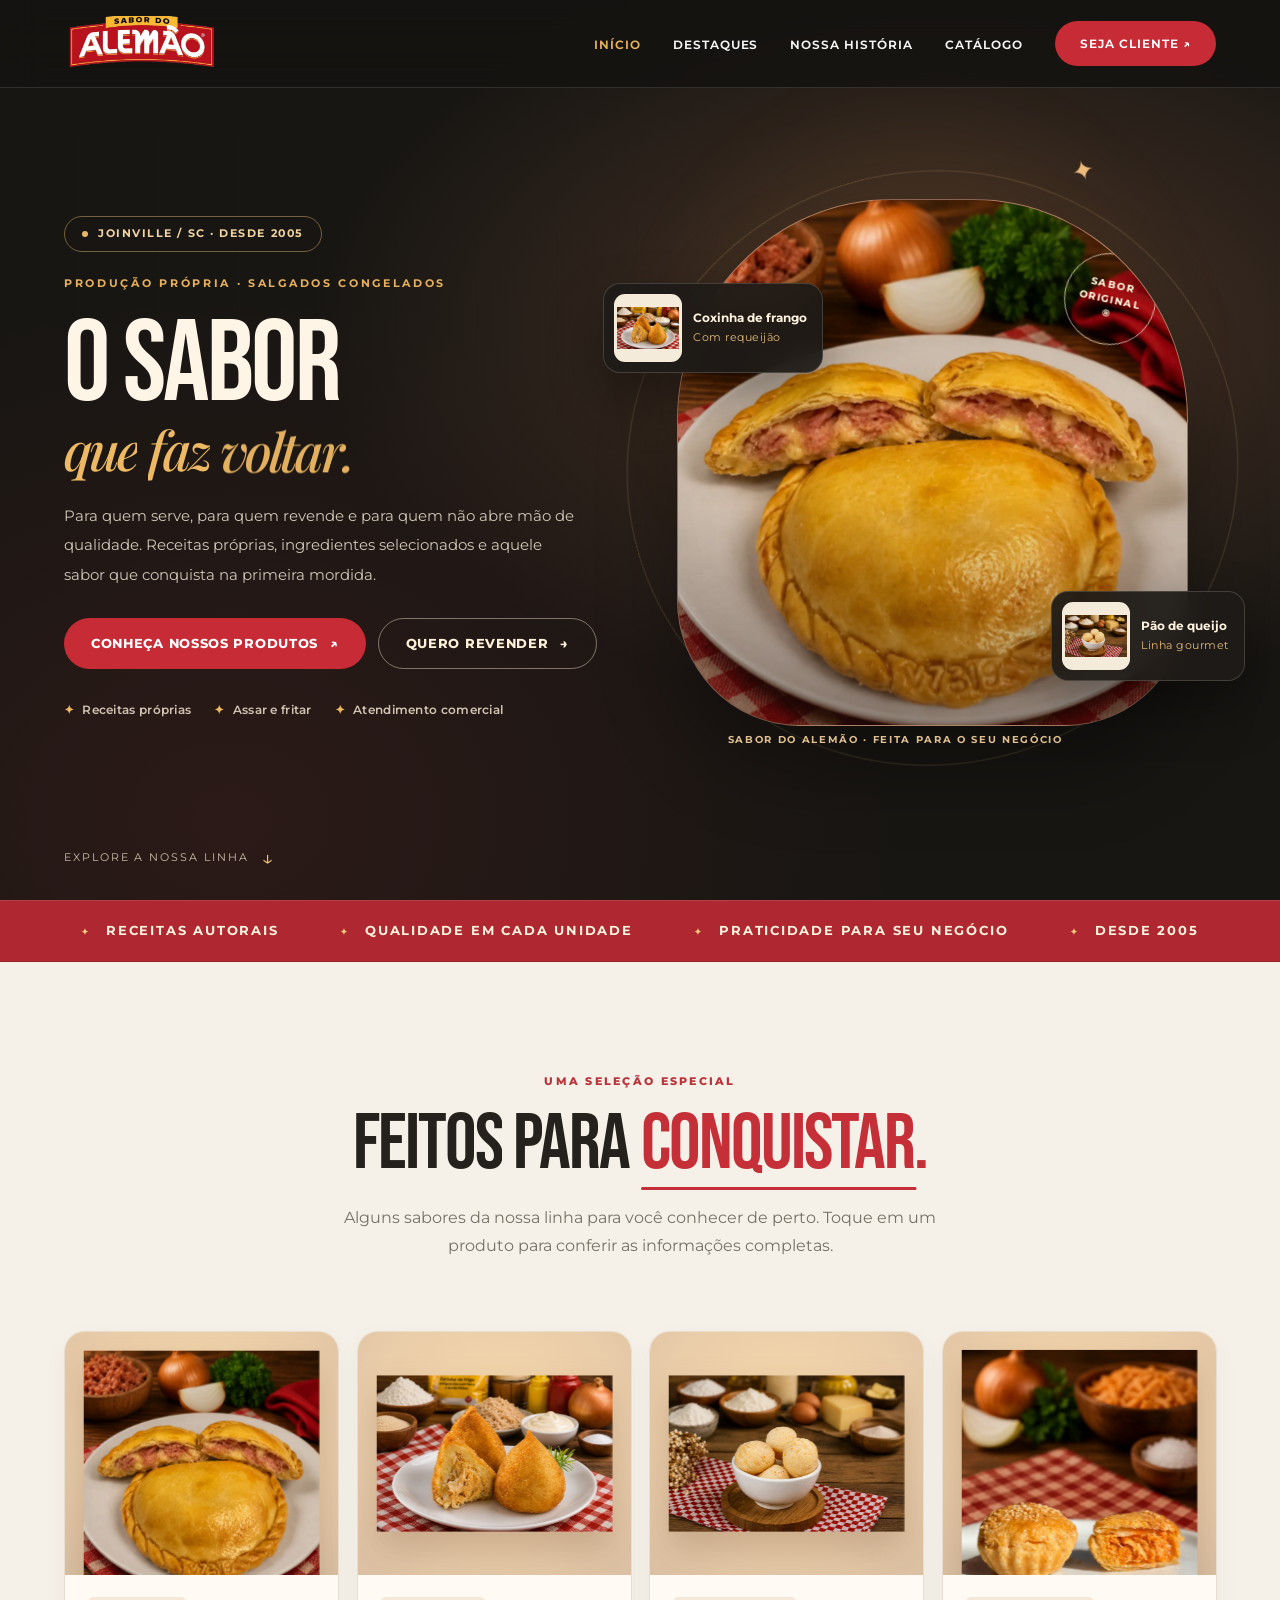
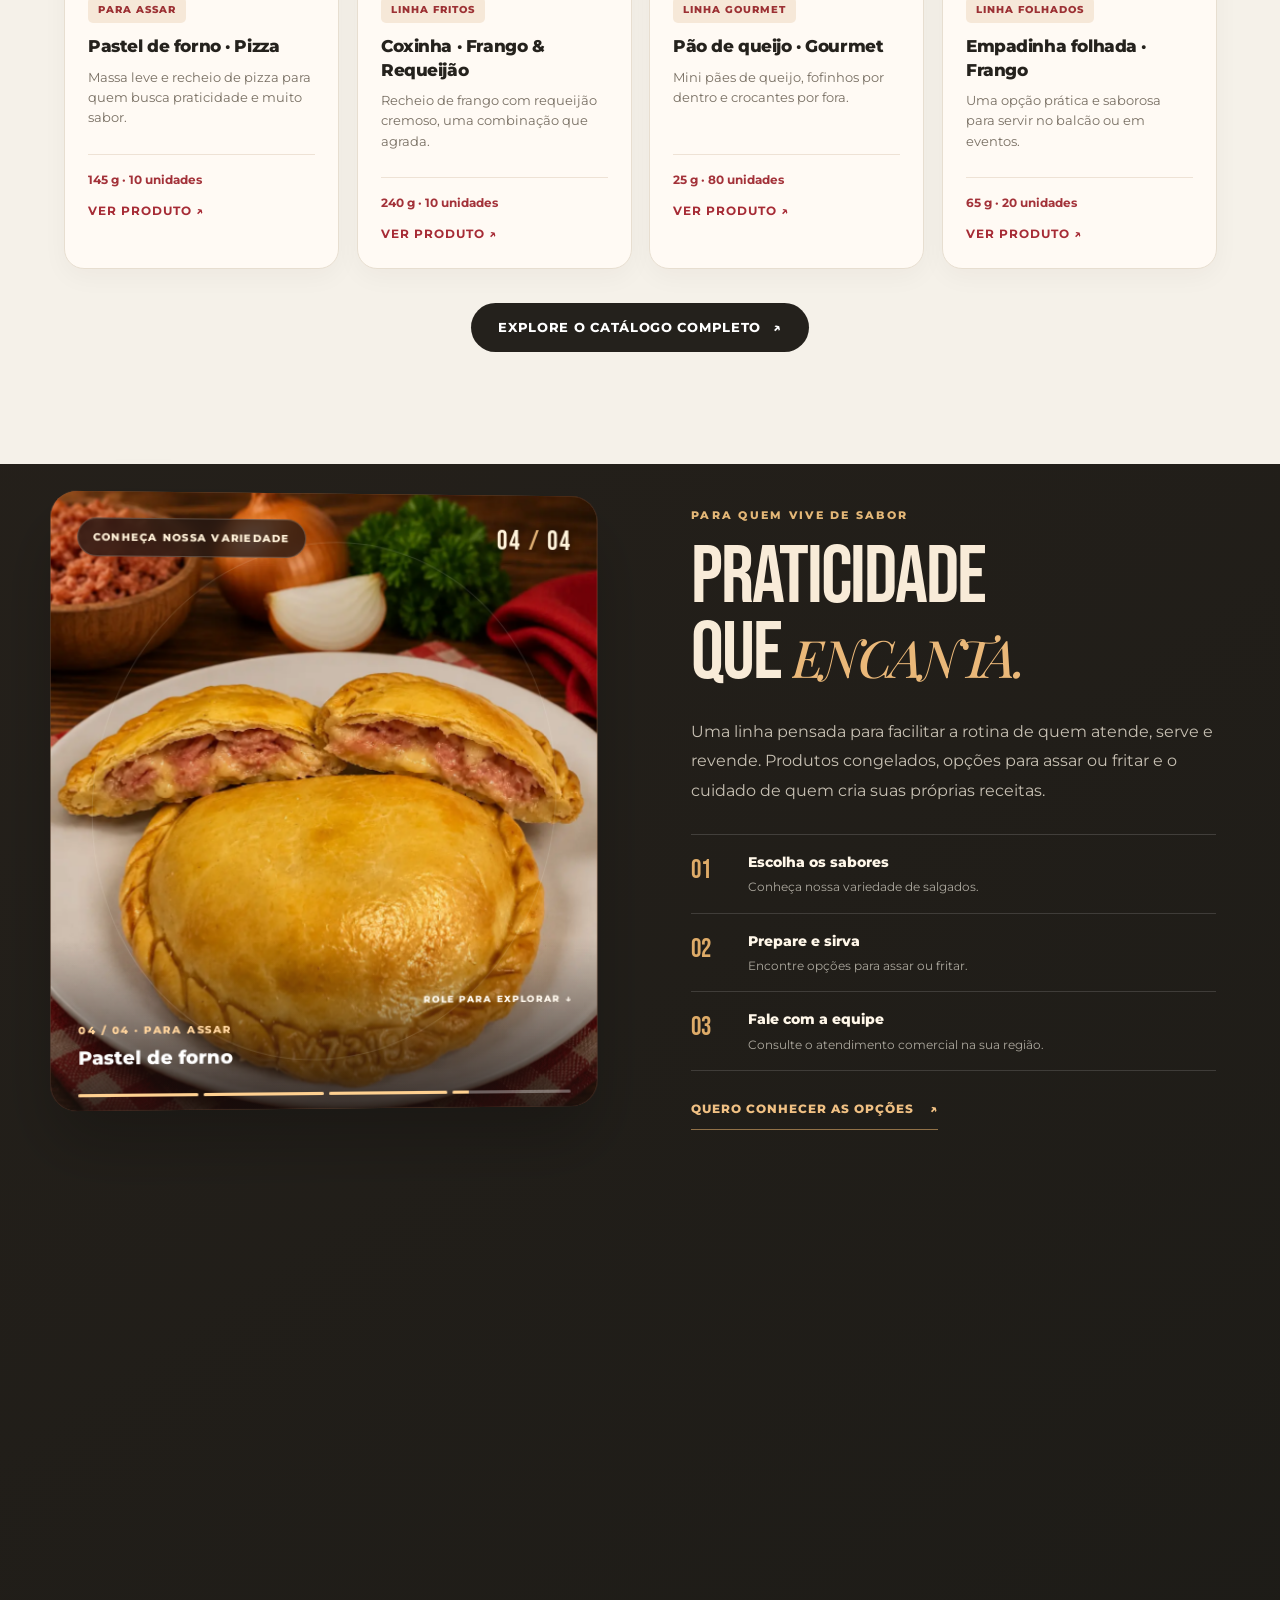
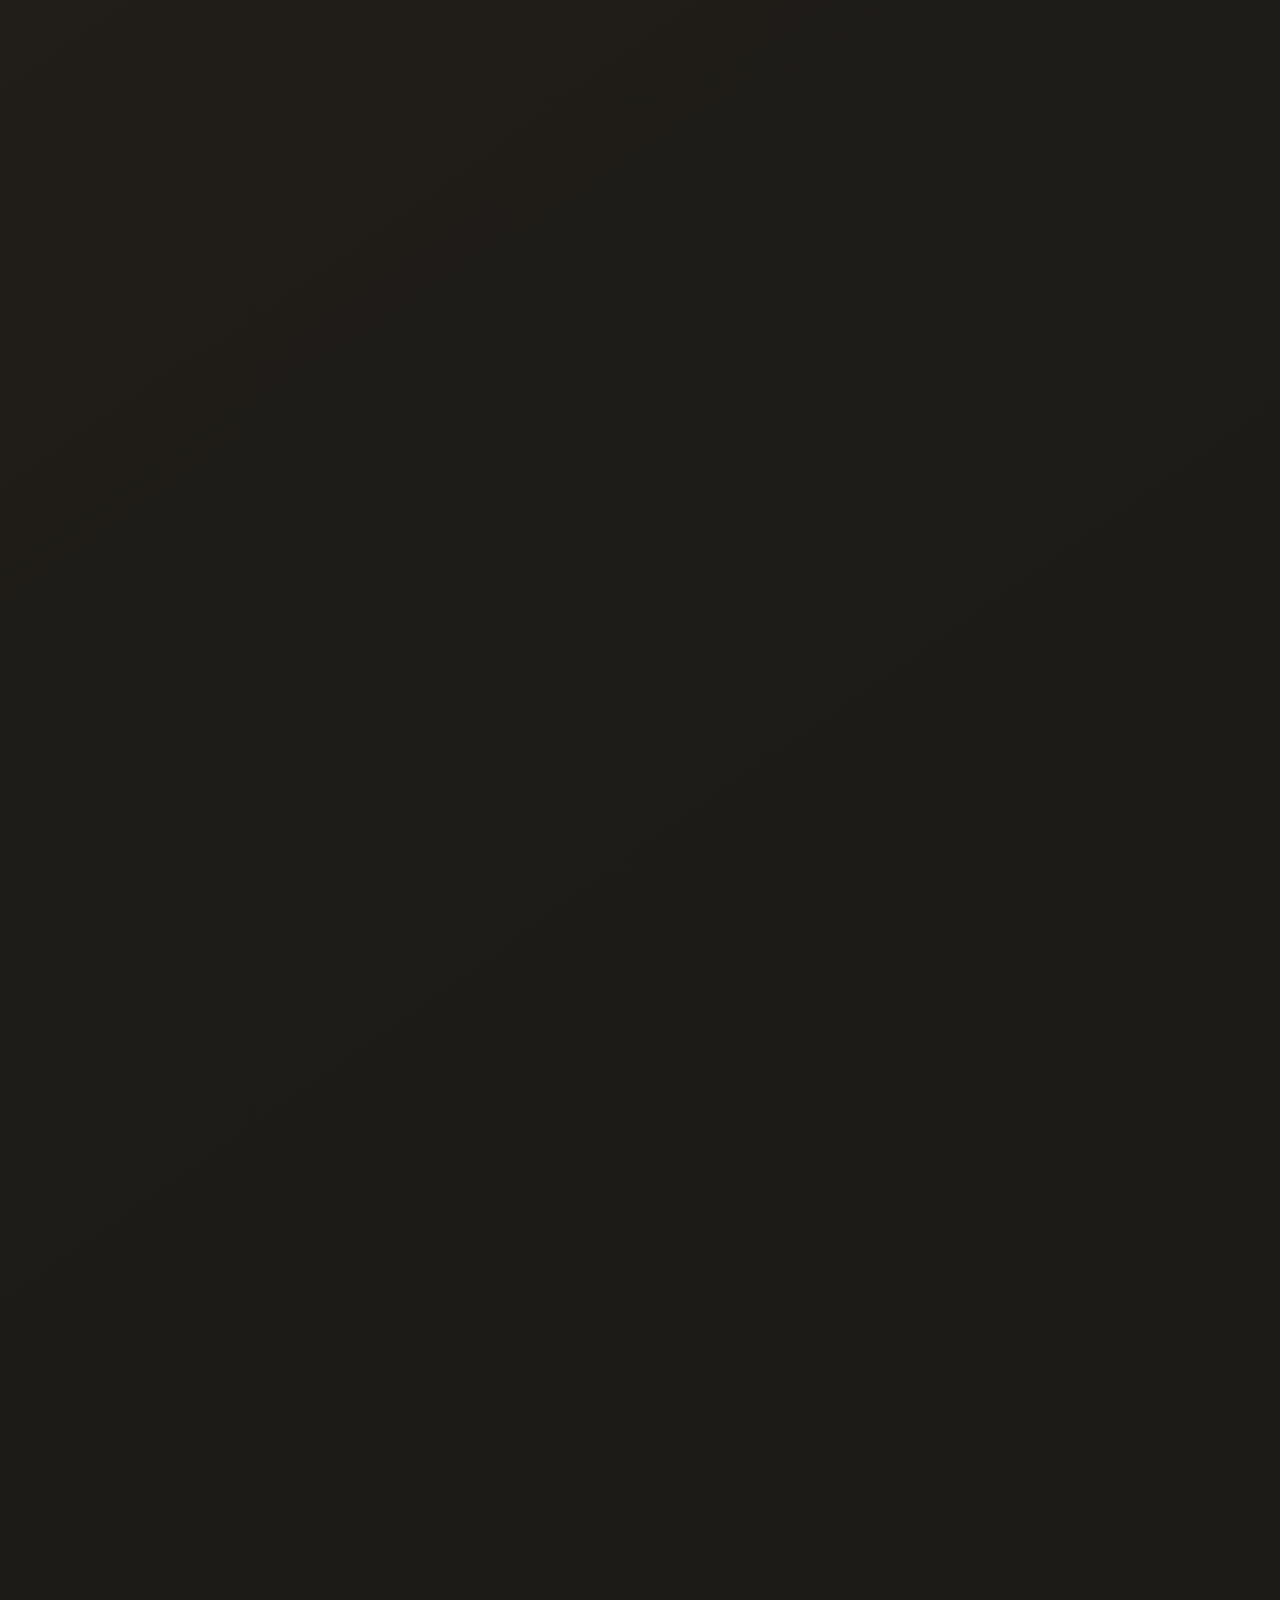
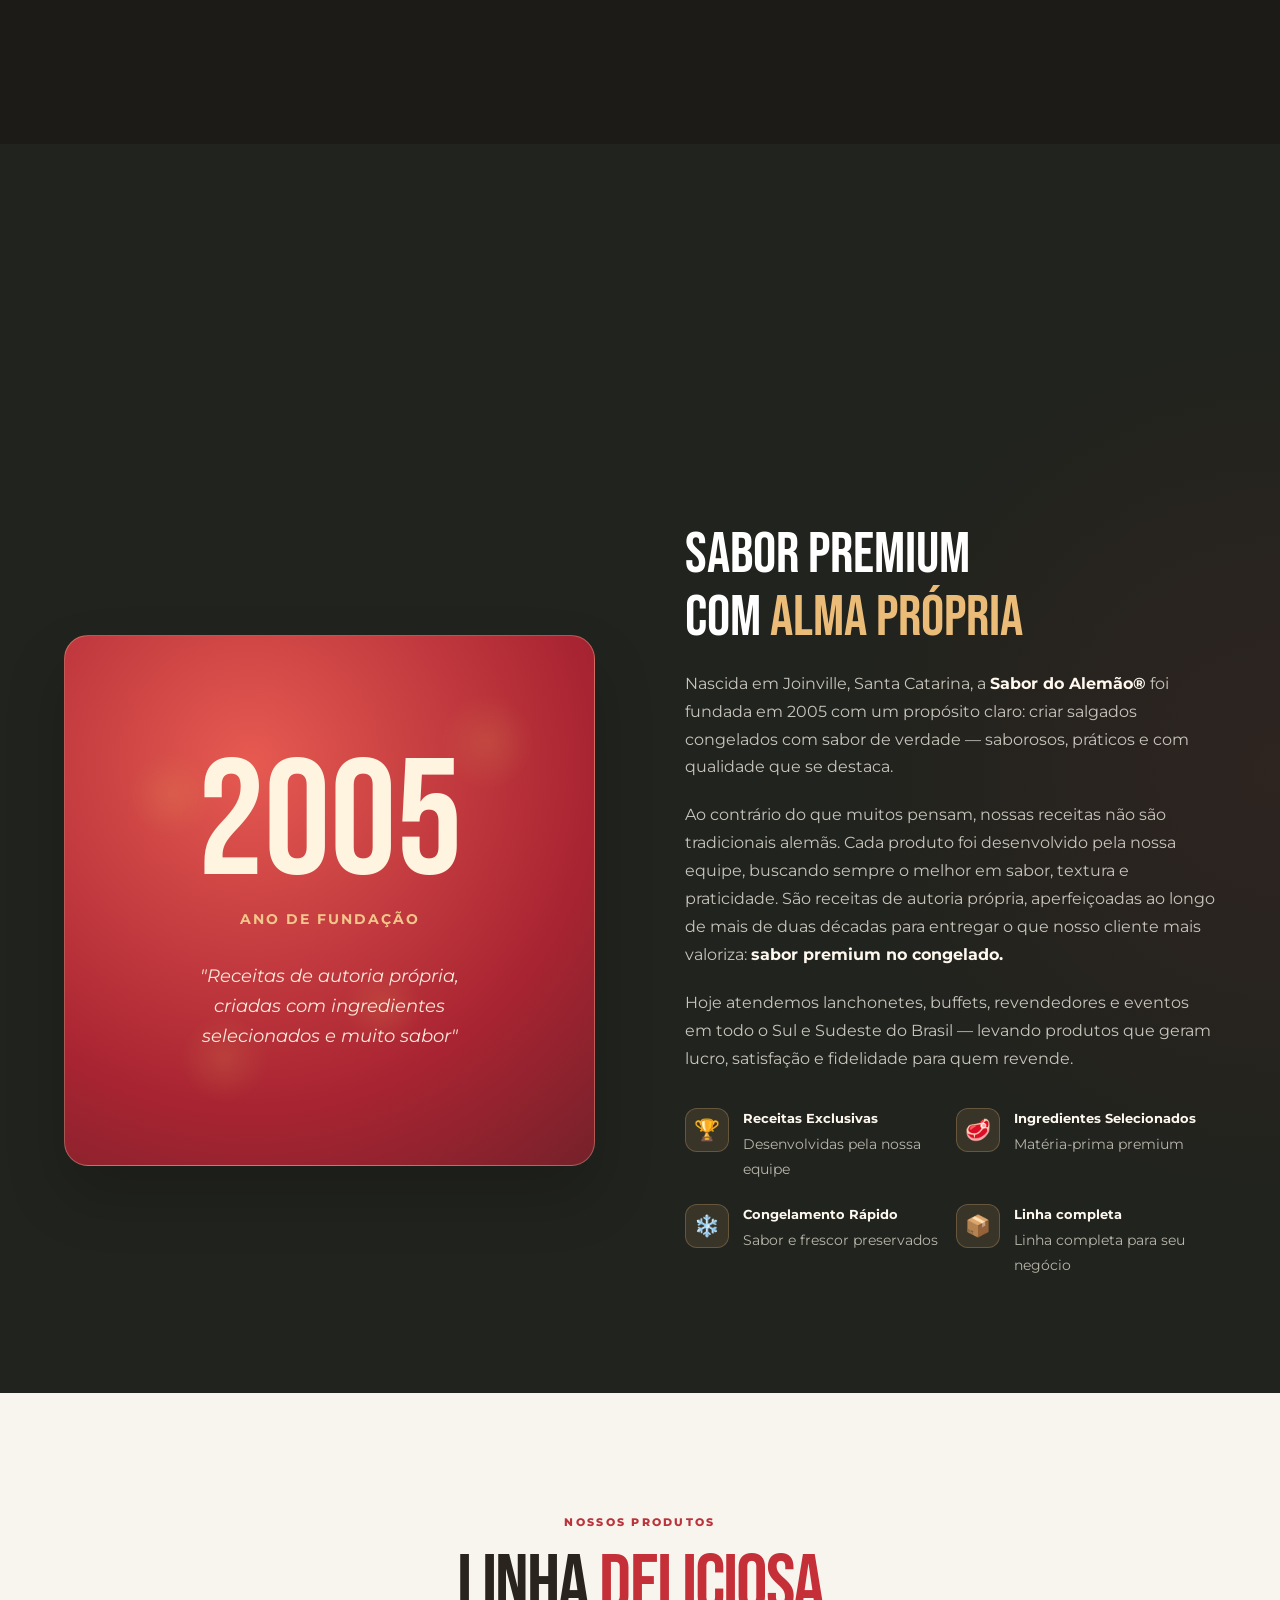
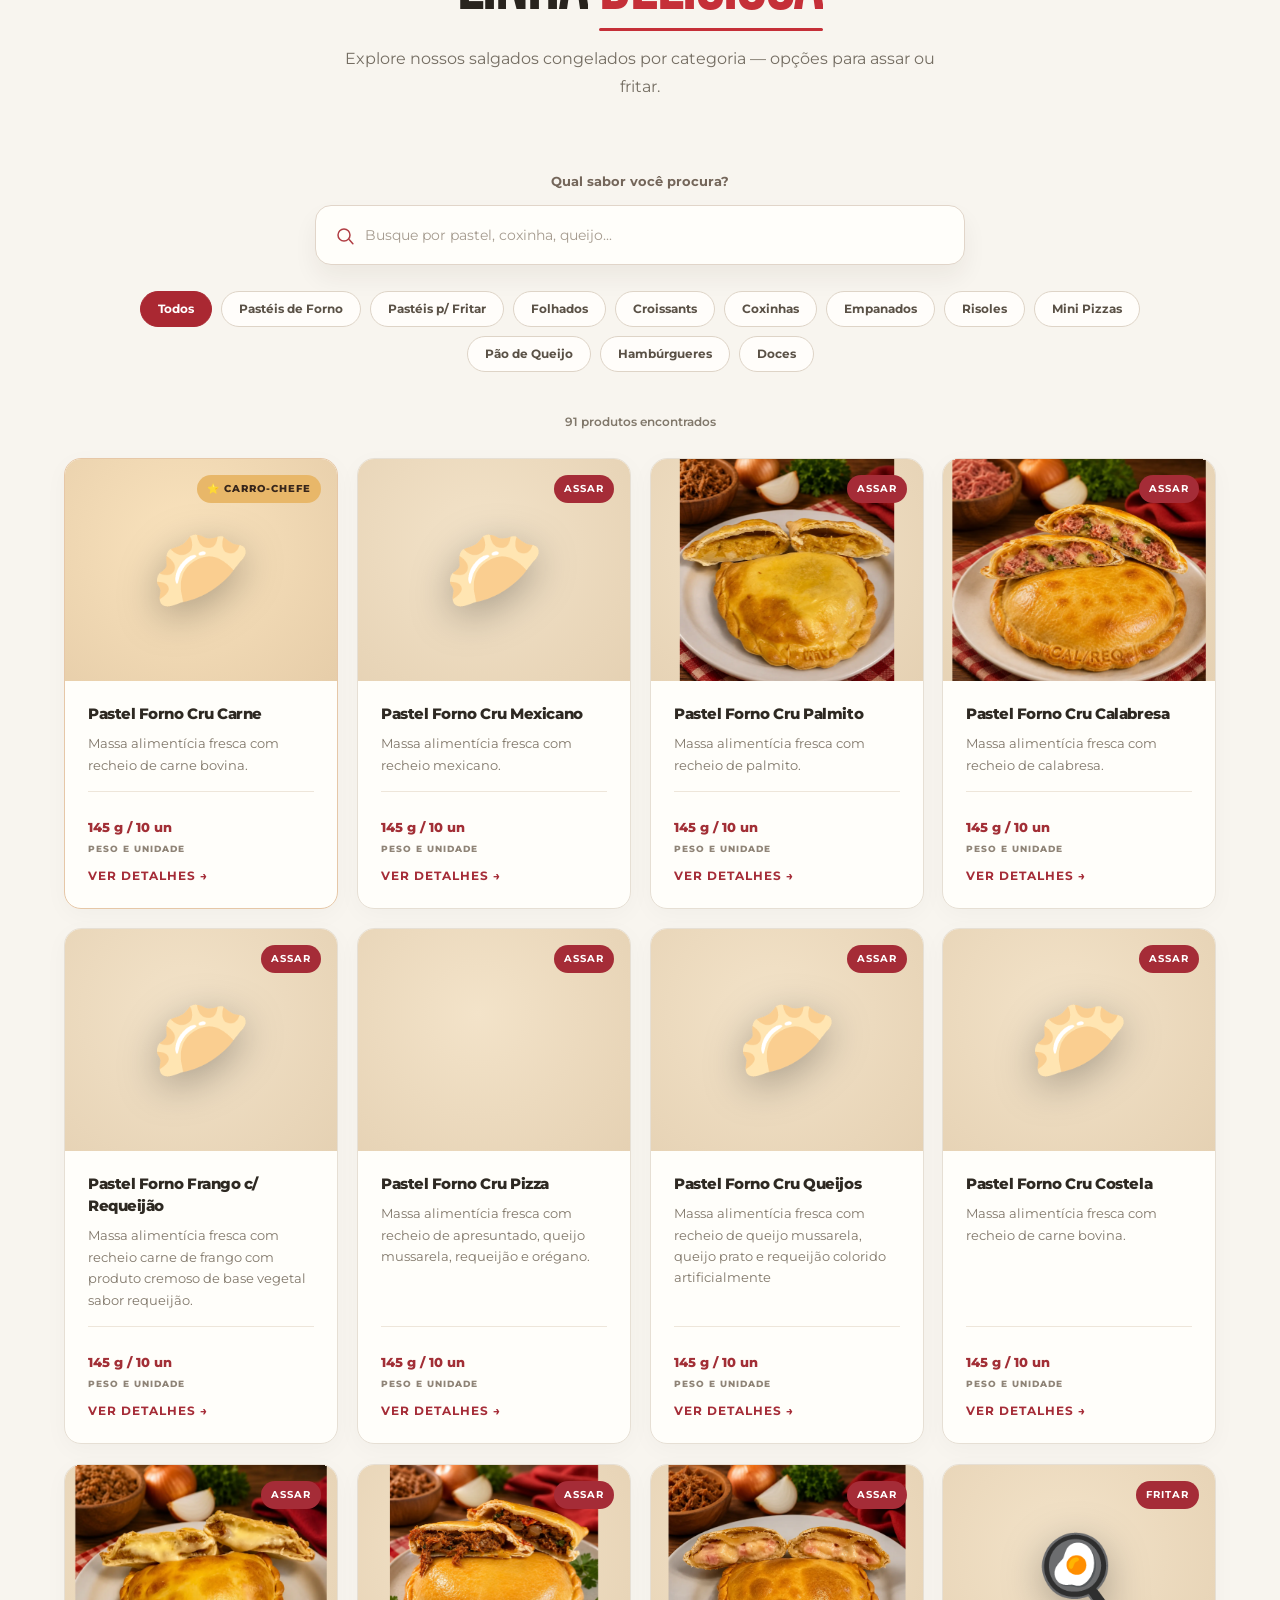
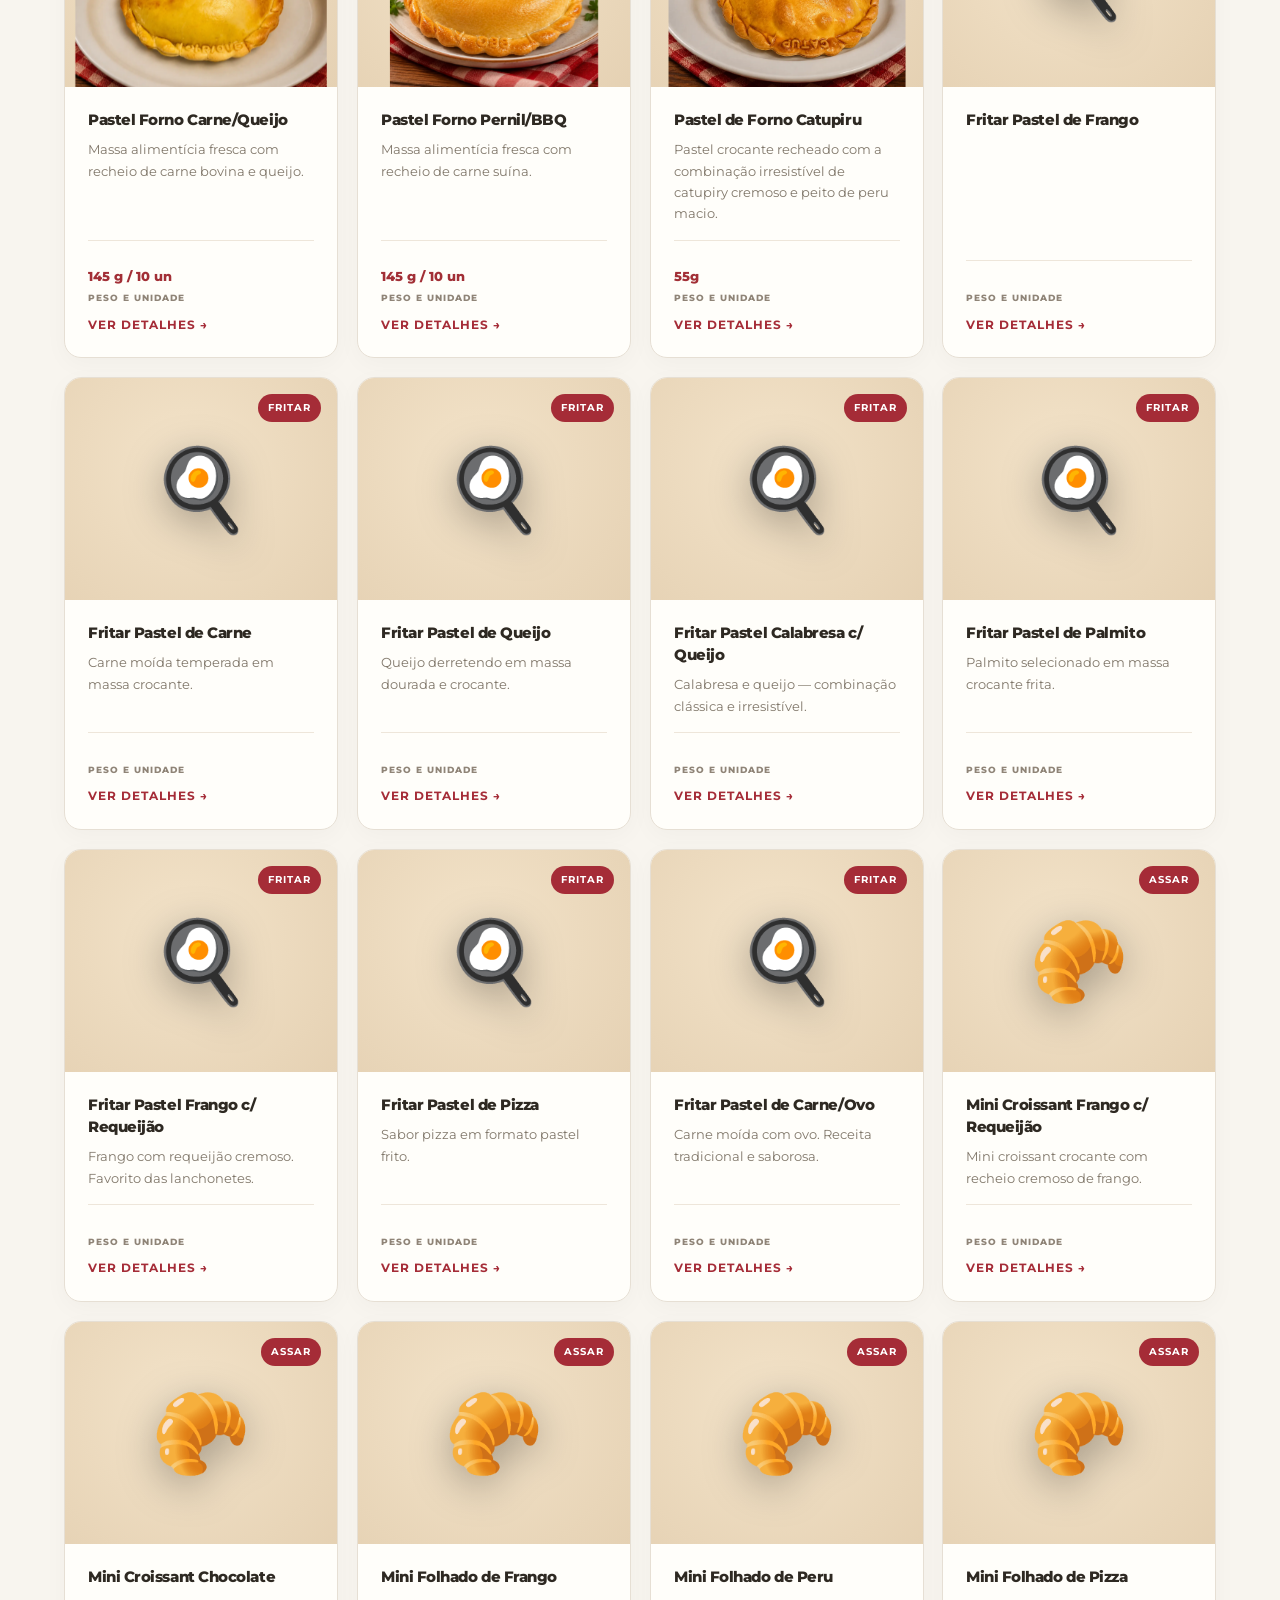
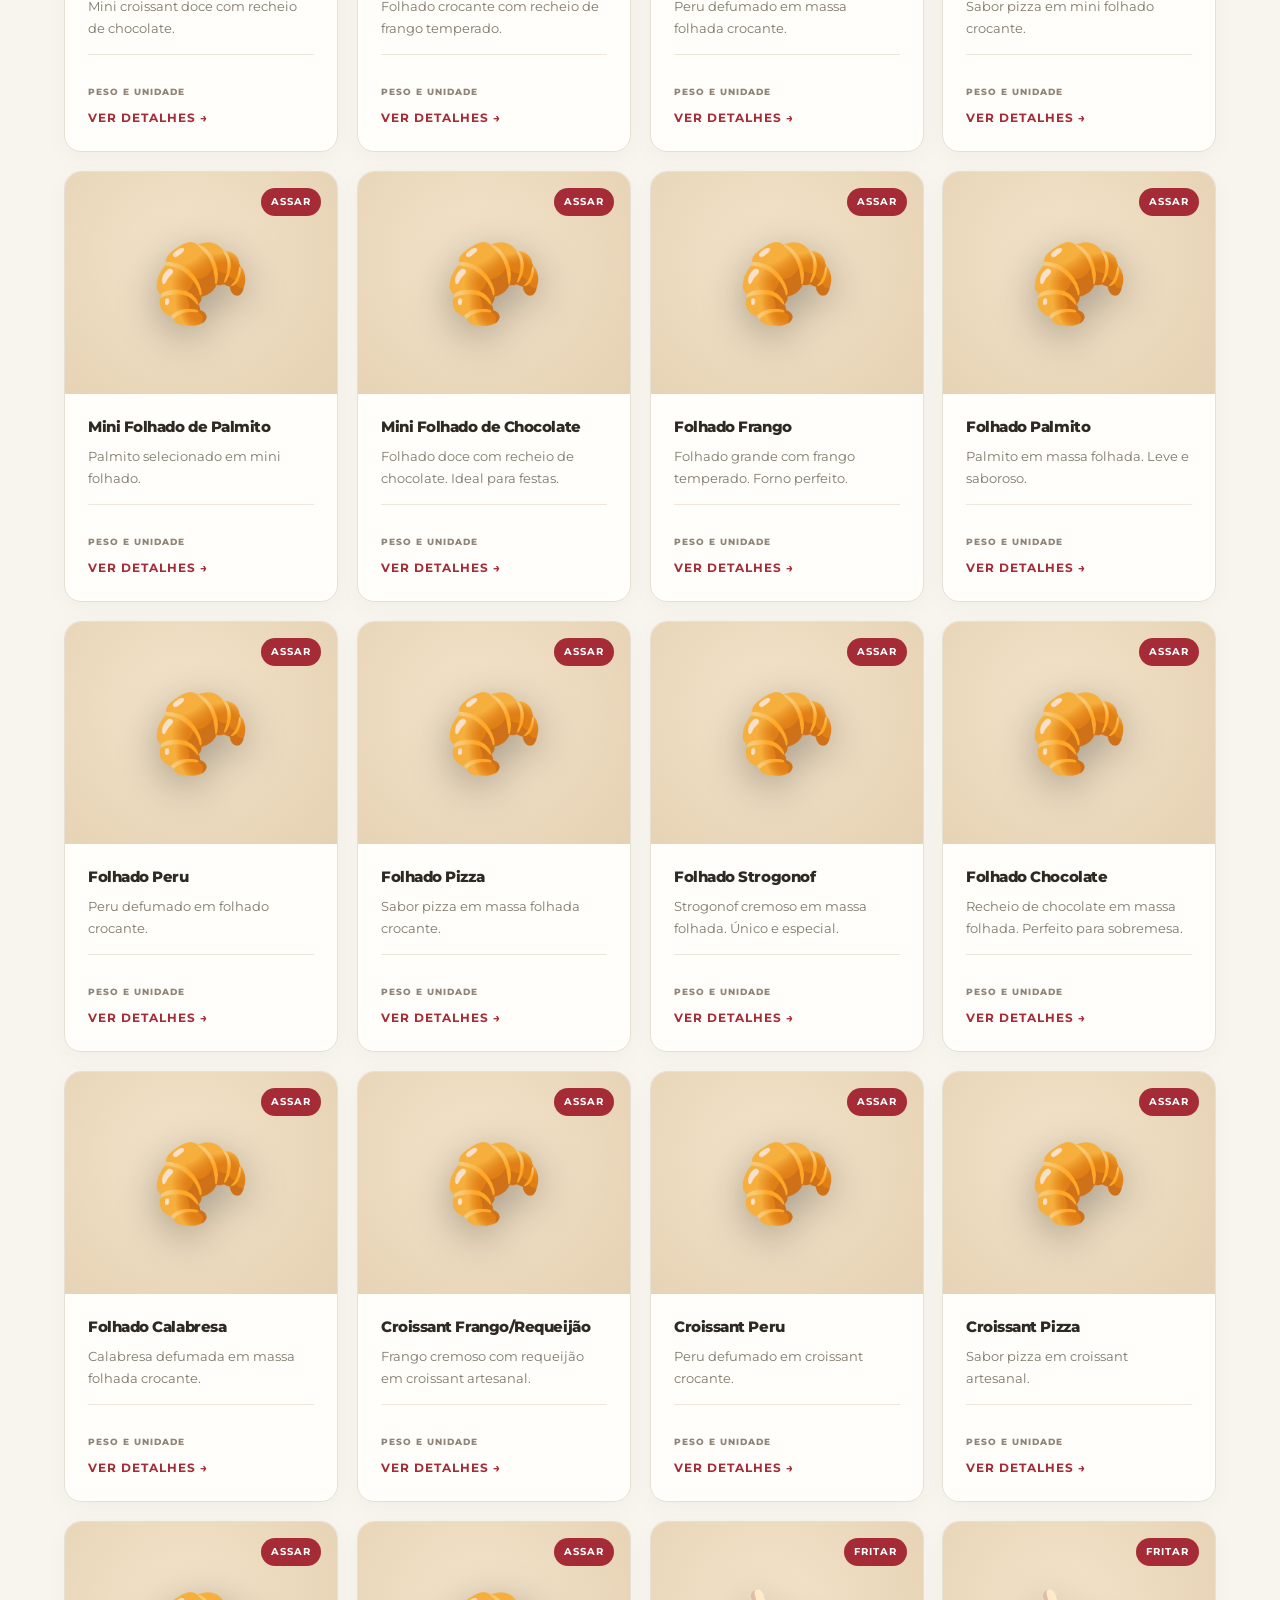
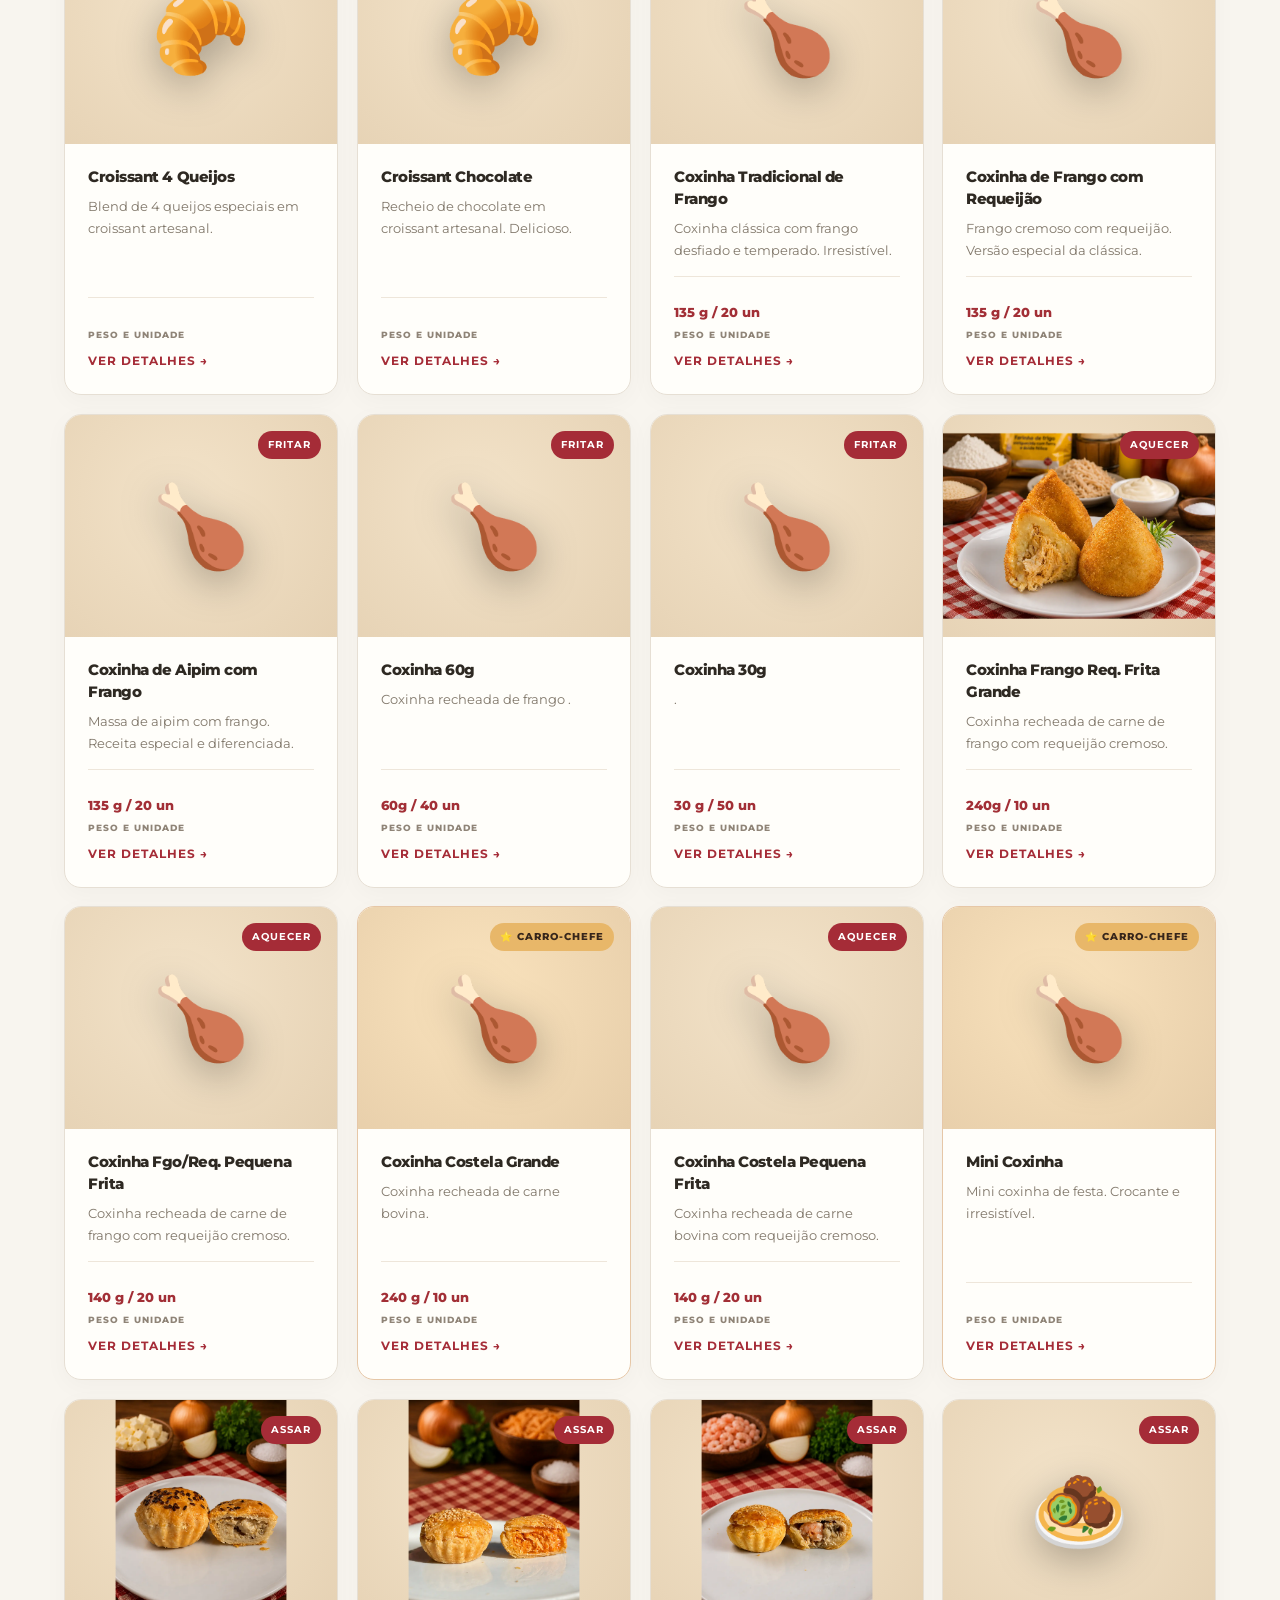
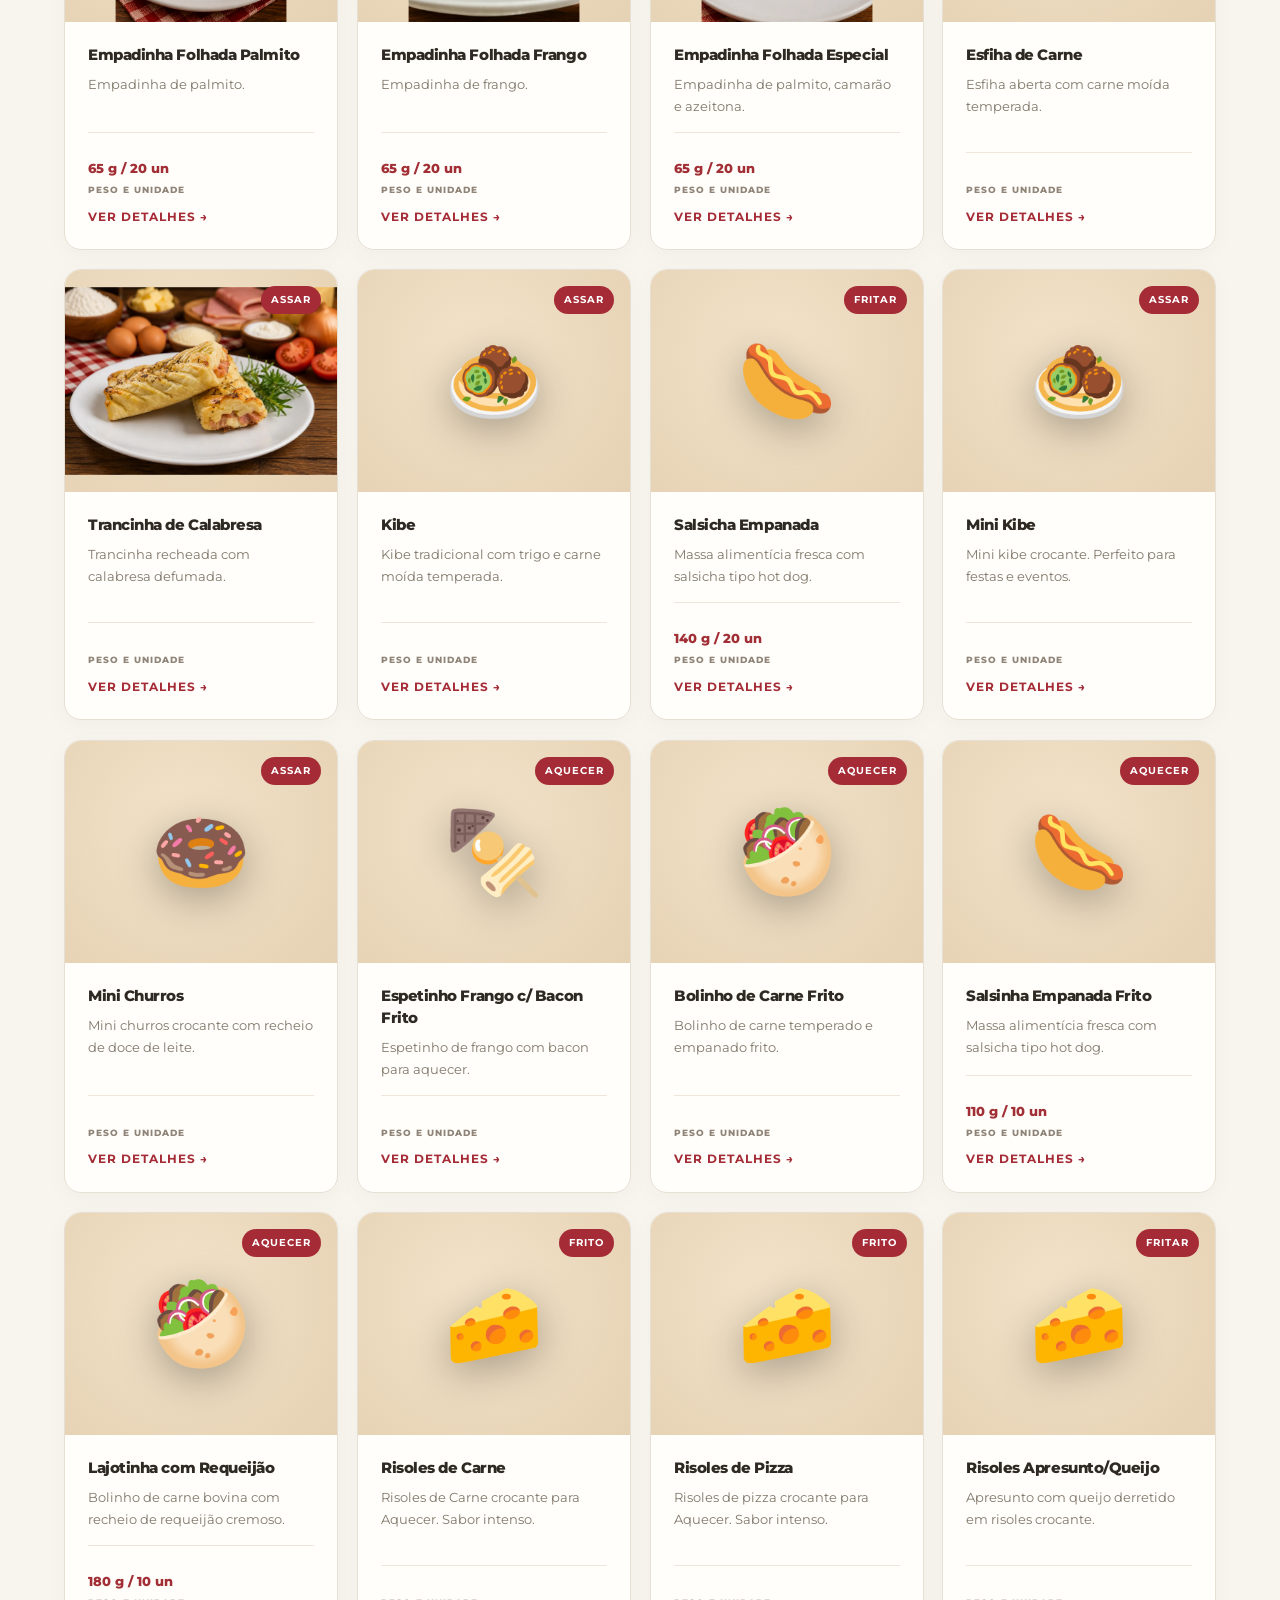
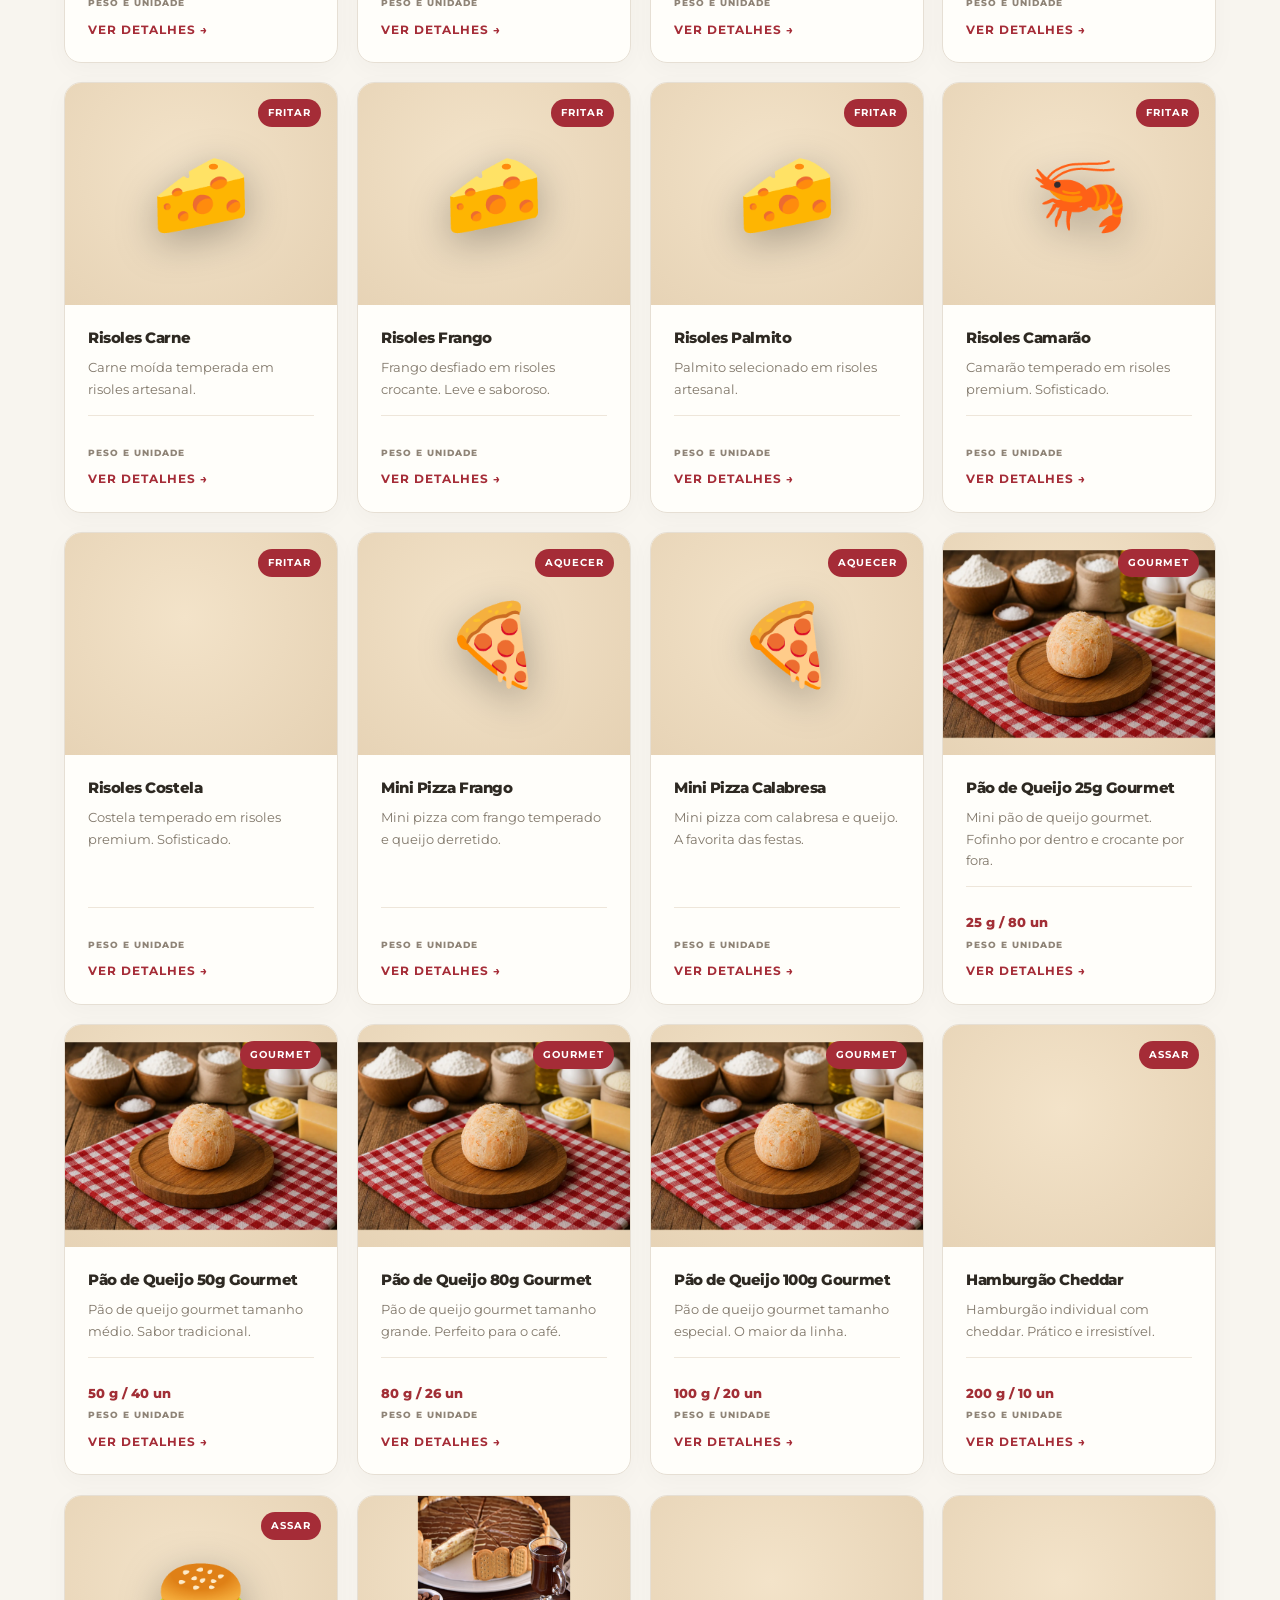
==== index.html @ f95e6f18 "feat: rebuild Embaixador as three-stage interactive brand evolution" ====
<!DOCTYPE html>
<html lang="pt-BR">
<head>
<meta charset="UTF-8">
<meta name="viewport" content="width=device-width, initial-scale=1.0">
<link rel="icon" type="image/webp" href="img/mascote.webp">
<link rel="apple-touch-icon" href="img/mascote.webp">
<title>Sabor do Alemão — Tradição em cada mordida desde Joinville</title>

<!-- SEO -->
<meta name="description" content="Sabor do Alemão: salgados congelados premium desde 2005 em Joinville, SC. Coxinhas, pastéis, folhados e mais. Distribuidora oficial. Pedido mínimo R$ 150.">
<meta name="robots" content="index, follow">
<meta name="keywords" content="salgados congelados, coxinha congelada, pastel congelado, folhado congelado, salgados joinville, sabor do alemão, salgados para revenda">
<meta name="author" content="Sabor do Alemão">
<link rel="canonical" href="https://sabordoalemao.com.br/">

<!-- Open Graph (WhatsApp, Facebook, LinkedIn) -->
<meta property="og:title" content="Sabor do Alemão — Salgados Congelados Premium">
<meta property="og:description" content="Salgados congelados premium desde 2005. Coxinhas, pastéis, folhados e muito mais direto para o seu negócio.">
<meta property="og:type" content="website">
<meta property="og:url" content="https://sabordoalemao.com.br/">
<meta property="og:site_name" content="Sabor do Alemão">
<meta property="og:image" content="https://sabordoalemao.com.br/img/og-image-sabor-alemao.webp">
<meta property="og:image:width" content="1200">
<meta property="og:image:height" content="630">
<meta property="og:image:alt" content="Sabor do Alemão — Salgados Congelados Premium">
<meta property="og:locale" content="pt_BR">

<!-- Twitter Card -->
<meta name="twitter:card" content="summary_large_image">
<meta name="twitter:title" content="Sabor do Alemão — Salgados Congelados Premium">
<meta name="twitter:description" content="Salgados congelados premium desde 2005.">
<meta name="twitter:image" content="https://sabordoalemao.com.br/img/og-image-sabor-alemao.webp">
<meta name="twitter:creator" content="@sabordoalemao">

<!-- Schema.org -->
<script type="application/ld+json">
{
  "@context": "https://schema.org",
  "@type": "FoodEstablishment",
  "name": "Sabor do Alemão",
  "description": "Indústria e distribuidora de salgados congelados premium desde 2005.",
  "foundingDate": "2005",
  "address": {
    "@type": "PostalAddress",
    "addressLocality": "Joinville",
    "addressRegion": "SC",
    "addressCountry": "BR"
  },
  "servesCuisine": "Salgados Brasileiros",
  "url": "https://sabordoalemao.com.br"
}
</script>

<link rel="preconnect" href="https://fonts.googleapis.com">
<link rel="preconnect" href="https://fonts.gstatic.com" crossorigin>
<link href="https://fonts.googleapis.com/css2?family=Montserrat:wght@400;500;600;700;800;900&family=Bebas+Neue&family=Playfair+Display:ital,wght@1,500;1,600&display=swap" rel="stylesheet">
<link rel="preload" as="image" href="img/pastel-forno-pizza.webp">
<link rel="stylesheet" href="css/style.css">
<link rel="stylesheet" href="css/premium.css">
<link rel="stylesheet" href="css/refinements.css">
<link rel="stylesheet" href="css/cinematic.css">
<link rel="stylesheet" href="css/showcase.css">
<link rel="stylesheet" href="css/embaixador-scroll.css">

<!-- Schema.org: LocalBusiness -->
<script type="application/ld+json">
{
  "@context": "https://schema.org",
  "@type": "LocalBusiness",
  "name": "Sabor do Alemão",
  "alternateName": "Sabor do Alemão Salgados Congelados",
  "description": "Indústria e distribuidora de salgados congelados premium desde 2005. Coxinhas, pastéis, folhados e mais.",
  "url": "https://sabordoalemao.com.br",
  "telephone": "+55 47 9974-3400",
  "email": "contato@sabordoalemao.com.br",
  "address": {
    "@type": "PostalAddress",
    "streetAddress": "Joinville",
    "addressLocality": "Joinville",
    "addressRegion": "SC",
    "addressCountry": "BR"
  },
  "geo": {
    "@type": "GeoCoordinates",
    "latitude": "-26.3044",
    "longitude": "-48.8487"
  },
  "foundingDate": "2005",
  "areaServed": ["Santa Catarina", "Paraná", "São Paulo"],
  "servesCuisine": "Salgados Brasileiros",
  "priceRange": "$"
}
</script>

<!-- Schema.org: Organization -->
<script type="application/ld+json">
{
  "@context": "https://schema.org",
  "@type": "Organization",
  "name": "Sabor do Alemão",
  "url": "https://sabordoalemao.com.br",
  "logo": "https://sabordoalemao.com.br/img/logo-navbar.webp",
  "description": "Salgados congelados premium desde 2005",
  "foundingDate": "2005",
  "foundingLocation": "Joinville, SC"
}
</script>

<!-- Schema.org: FAQPage -->
<script type="application/ld+json">
{
  "@context": "https://schema.org",
  "@type": "FAQPage",
  "mainEntity": [
    {
      "@type": "Question",
      "name": "Qual é o pedido mínimo?",
      "acceptedAnswer": {
        "@type": "Answer",
        "text": "O pedido mínimo é R$ 150,00 para todos os clientes."
      }
    },
    {
      "@type": "Question",
      "name": "Como faço o pedido?",
      "acceptedAnswer": {
        "@type": "Answer",
        "text": "Preencha o formulário no site ou entre em contato pelo WhatsApp (47) 9974-3400."
      }
    },
    {
      "@type": "Question",
      "name": "Qual é o prazo de entrega?",
      "acceptedAnswer": {
        "@type": "Answer",
        "text": "O prazo varia conforme a região. Atendemos SC, PR e SP. Consulte disponibilidade."
      }
    },
    {
      "@type": "Question",
      "name": "Quais são as formas de pagamento?",
      "acceptedAnswer": {
        "@type": "Answer",
        "text": "Oferecemos boleto a prazo com prazos flexíveis conforme análise de crédito."
      }
    }
  ]
}
</script>

<!-- Schema.org: BreadcrumbList -->
<script type="application/ld+json">
{
  "@context": "https://schema.org",
  "@type": "BreadcrumbList",
  "itemListElement": [
    {
      "@type": "ListItem",
      "position": 1,
      "name": "Início",
      "item": "https://sabordoalemao.com.br/"
    },
    {
      "@type": "ListItem",
      "position": 2,
      "name": "Produtos",
      "item": "https://sabordoalemao.com.br/#produtos"
    },
    {
      "@type": "ListItem",
      "position": 3,
      "name": "Fazer Pedido",
      "item": "https://sabordoalemao.com.br/#pedido"
    }
  ]
}
</script>
</head>
<body>

<div id="readingProgress" aria-hidden="true"></div>
<!-- NAVBAR -->
<nav id="navbar" aria-label="Navegação principal">
    <a href="#home" class="logo-nav" aria-label="Sabor do Alemão — início">
        <img src="img/logo-navbar.webp" alt="Sabor do Alemão" class="logo-shield" width="185" height="56">
    </a>
    <ul class="nav-links" id="navLinks">
        <li><a href="#home">Início</a></li>
        <li><a href="#carro-chefe">Destaques</a></li>
        <li><a href="#sobre">Nossa história</a></li>
        <li><a href="#produtos">Catálogo</a></li>
        <li><a href="#fazer-pedido" class="btn-nav">Seja cliente ↗</a></li>
    </ul>
    <button type="button" class="mobile-toggle" onclick="toggleMenu()" aria-label="Abrir menu de navegação" aria-expanded="false" aria-controls="navLinks">
        <span></span><span></span><span></span>
    </button>
</nav>

<!-- HERO -->
<section class="hero hero-premium" id="home" aria-labelledby="heroTitulo">
    <div class="hero-grain" aria-hidden="true"></div>
    <div class="hero-container">
        <div class="hero-content">
            <div class="hero-badge"><span aria-hidden="true"></span> JOINVILLE / SC · DESDE 2005</div>
            <p class="hero-eyebrow">Produção própria · Salgados congelados</p>
            <h1 id="heroTitulo">O SABOR<span class="hero-serif">que faz voltar.</span></h1>
            <p class="hero-subtitle">Para quem serve, para quem revende e para quem não abre mão de qualidade. Receitas próprias, ingredientes selecionados e aquele sabor que conquista na primeira mordida.</p>
            <div class="hero-cta">
                <a href="#carro-chefe" class="btn-primary">Conheça nossos produtos <span aria-hidden="true">↗</span></a>
                <a href="#fazer-pedido" class="btn-secondary">Quero revender <span aria-hidden="true">→</span></a>
            </div>
            <div class="hero-proof" aria-label="Nossos diferenciais">
                <span>Receitas próprias</span>
                <span>Assar e fritar</span>
                <span>Atendimento comercial</span>
            </div>
        </div>
        <div class="hero-visual" aria-label="Seleção de salgados Sabor do Alemão">
            <div class="hero-orbit" aria-hidden="true"></div>
            <div class="hero-visual-frame">
                <img class="hero-main-product" src="img/pastel-forno-pizza.webp" alt="Pastel de forno sabor pizza Sabor do Alemão" width="600" height="600" fetchpriority="high" decoding="async">
                <span class="hero-seal" aria-hidden="true">SABOR<br>ORIGINAL<br>®</span>
            </div>
            <div class="hero-float hero-float-top">
                <img src="img/coxinha-grande-frango-requeijao-frita.webp" alt="" width="68" height="68" decoding="async">
                <div><strong>Coxinha de frango</strong><small>Com requeijão</small></div>
            </div>
            <div class="hero-float hero-float-bottom">
                <img src="img/pao-queijo-alguns.webp" alt="" width="68" height="68" decoding="async">
                <div><strong>Pão de queijo</strong><small>Linha gourmet</small></div>
            </div>
            <div class="hero-visual-caption">Sabor do Alemão · feita para o seu negócio</div>
        </div>
    </div>
    <a href="#carro-chefe" class="hero-scroll-cue">Explore a nossa linha</a>
</section>
<div class="trust-strip" aria-label="O que oferecemos">
    <div class="trust-strip-inner">
        <span>Receitas autorais</span>
        <span>Qualidade em cada unidade</span>
        <span>Praticidade para seu negócio</span>
        <span>Desde 2005</span>
    </div>
</div>

    

<!-- CARRO-CHEFE -->
<section class="section section-carro-chefe" id="carro-chefe">
    <div class="section-header reveal">
        <div class="section-tag">Uma seleção especial</div>
        <h2 class="section-title">FEITOS PARA <span class="underline">CONQUISTAR.</span></h2>
        <p class="section-subtitle">Alguns sabores da nossa linha para você conhecer de perto. Toque em um produto para conferir as informações completas.</p>
    </div>
    <div class="carro-chefe-grid reveal">
        <div class="cc-card" onclick="abrirProduto(5)" role="button" tabindex="0" aria-label="Detalhes do Pastel de Forno Pizza">
            <div class="cc-image"><img src="img/pastel-forno-pizza.webp" alt="Pastel de forno pizza" loading="lazy" decoding="async"></div>
            <div class="cc-badge">Para assar</div>
            <h3 class="cc-nome">Pastel de forno · Pizza</h3>
            <p class="cc-desc">Massa leve e recheio de pizza para quem busca praticidade e muito sabor.</p>
            <div class="cc-info">145 g · 10 unidades</div>
            <span class="card-ver-mais">Ver produto ↗</span>
        </div>
        <div class="cc-card" onclick="abrirProduto(43)" role="button" tabindex="0" aria-label="Detalhes da Coxinha de Frango com Requeijão">
            <div class="cc-image"><img src="img/coxinha-grande-frango-requeijao-frita.webp" alt="Coxinha grande de frango com requeijão" loading="lazy" decoding="async"></div>
            <div class="cc-badge">Linha fritos</div>
            <h3 class="cc-nome">Coxinha · Frango &amp; Requeijão</h3>
            <p class="cc-desc">Recheio de frango com requeijão cremoso, uma combinação que agrada.</p>
            <div class="cc-info">240 g · 10 unidades</div>
            <span class="card-ver-mais">Ver produto ↗</span>
        </div>
        <div class="cc-card" onclick="abrirProduto(71)" role="button" tabindex="0" aria-label="Detalhes do Pão de Queijo Gourmet">
            <div class="cc-image"><img src="img/pao-queijo-alguns.webp" alt="Pães de queijo gourmet" loading="lazy" decoding="async"></div>
            <div class="cc-badge">Linha gourmet</div>
            <h3 class="cc-nome">Pão de queijo · Gourmet</h3>
            <p class="cc-desc">Mini pães de queijo, fofinhos por dentro e crocantes por fora.</p>
            <div class="cc-info">25 g · 80 unidades</div>
            <span class="card-ver-mais">Ver produto ↗</span>
        </div>
        <div class="cc-card" onclick="abrirProduto(49)" role="button" tabindex="0" aria-label="Detalhes da Empadinha Folhada de Frango">
            <div class="cc-image"><img src="img/empadinha-folhada-frango.webp" alt="Empadinha folhada de frango" loading="lazy" decoding="async"></div>
            <div class="cc-badge">Linha folhados</div>
            <h3 class="cc-nome">Empadinha folhada · Frango</h3>
            <p class="cc-desc">Uma opção prática e saborosa para servir no balcão ou em eventos.</p>
            <div class="cc-info">65 g · 20 unidades</div>
            <span class="card-ver-mais">Ver produto ↗</span>
        </div>
    </div>
    <div class="cc-cta reveal">
        <a href="#produtos" class="btn-primary">Explore o catálogo completo <span aria-hidden="true">↗</span></a>
    </div>
</section>

    

<!-- EXPERIÊNCIA / EDITORIAL -->
<section class="story-feature" aria-labelledby="storyFeatureTitle">
  <div class="story-feature-inner">
    <div class="story-photo story-photo-gallery reveal">
      <div class="story-photo-light" aria-hidden="true"></div>
      <div class="story-gallery" id="storyGallery" aria-label="Vitrine de produtos Sabor do Alemão com quatro imagens">
        <figure class="story-slide">
          <img src="img/trancinha-calabresa.webp" alt="Trancinha de calabresa Sabor do Alemão" loading="lazy" decoding="async" width="560" height="560">
          <figcaption class="story-slide-caption"><span>01 / 04 · PARA ASSAR</span><strong>Trancinha de calabresa</strong></figcaption>
        </figure>
        <figure class="story-slide">
          <img src="img/coxinha-grande-frango-requeijao-frita.webp" alt="Coxinha de frango com requeijão Sabor do Alemão" loading="lazy" decoding="async" width="560" height="560">
          <figcaption class="story-slide-caption"><span>02 / 04 · PARA FRITAR</span><strong>Coxinha de frango e requeijão</strong></figcaption>
        </figure>
        <figure class="story-slide">
          <img src="img/pao-queijo-alguns.webp" alt="Pães de queijo gourmet Sabor do Alemão" loading="lazy" decoding="async" width="560" height="560">
          <figcaption class="story-slide-caption"><span>03 / 04 · LINHA GOURMET</span><strong>Pão de queijo</strong></figcaption>
        </figure>
        <figure class="story-slide">
          <img src="img/pastel-forno-pizza.webp" alt="Pastel de forno sabor pizza Sabor do Alemão" loading="lazy" decoding="async" width="560" height="560">
          <figcaption class="story-slide-caption"><span>04 / 04 · PARA ASSAR</span><strong>Pastel de forno</strong></figcaption>
        </figure>
      </div>
      <div class="story-gallery-overlay" aria-hidden="true">
        <span class="story-gallery-eyebrow">CONHEÇA NOSSA VARIEDADE</span>
        <span class="story-gallery-count"><span id="storyGalleryCurrent">01</span><span class="story-gallery-count-separator"> / </span>04</span>
        <div class="story-gallery-bars"><span></span><span></span><span></span><span></span></div>
        <span class="story-gallery-hint">ROLE PARA EXPLORAR <span aria-hidden="true">↓</span></span>
      </div>
    </div>
    <div class="story-copy reveal">
      <div class="section-tag">PARA QUEM VIVE DE SABOR</div>
      <h2 id="storyFeatureTitle">PRATICIDADE<br>QUE <em>ENCANTA.</em></h2>
      <p>Uma linha pensada para facilitar a rotina de quem atende, serve e revende. Produtos congelados, opções para assar ou fritar e o cuidado de quem cria suas próprias receitas.</p>
      <div class="story-points">
        <div><span>01</span><strong>Escolha os sabores</strong><small>Conheça nossa variedade de salgados.</small></div>
        <div><span>02</span><strong>Prepare e sirva</strong><small>Encontre opções para assar ou fritar.</small></div>
        <div><span>03</span><strong>Fale com a equipe</strong><small>Consulte o atendimento comercial na sua região.</small></div>
      </div>
      <a href="#fazer-pedido" class="story-link">QUERO CONHECER AS OPÇÕES <span aria-hidden="true">↗</span></a>
    </div>
  </div>
</section>

<!-- SOBRE -->
<section class="sobre" id="sobre">
    <div class="section-header reveal">
        <div class="section-tag">Nossa essência</div>
        <h2 class="section-title">A história de <span class="underline">uma paixão</span></h2>
        <p class="section-subtitle">Desde 2005 criando receitas próprias com sabor premium para a mesa dos brasileiros</p>
    </div>

    <div class="sobre-grid">
        <div class="sobre-image reveal">
            <div class="pattern"></div>
            <div class="sobre-image-content">
                <div class="sobre-number">2005</div>
                <div class="sobre-label">ano de fundação</div>
                <blockquote class="sobre-quote">"Receitas de autoria própria, criadas com ingredientes selecionados e muito sabor"</blockquote>
            </div>
        </div>

        <div class="sobre-text reveal">
            <h3 class="sobre-titulo">Sabor premium<br>com <span>alma própria</span></h3>

            <p>Nascida em Joinville, Santa Catarina, a <strong>Sabor do Alemão®</strong> foi fundada em 2005 com um propósito claro: criar salgados congelados com sabor de verdade — saborosos, práticos e com qualidade que se destaca.</p>

            <p>Ao contrário do que muitos pensam, nossas receitas não são tradicionais alemãs. Cada produto foi desenvolvido pela nossa equipe, buscando sempre o melhor em sabor, textura e praticidade. São receitas de autoria própria, aperfeiçoadas ao longo de mais de duas décadas para entregar o que nosso cliente mais valoriza: <strong>sabor premium no congelado.</strong></p>

            <p>Hoje atendemos lanchonetes, buffets, revendedores e eventos em todo o Sul e Sudeste do Brasil — levando produtos que geram lucro, satisfação e fidelidade para quem revende.</p>

            <div class="sobre-features">
                <div class="feature-item">
                    <div class="feature-icon">🏆</div>
                    <div class="feature-text">
                        <strong>Receitas Exclusivas</strong>
                        <span>Desenvolvidas pela nossa equipe</span>
                    </div>
                </div>
                <div class="feature-item">
                    <div class="feature-icon">🥩</div>
                    <div class="feature-text">
                        <strong>Ingredientes Selecionados</strong>
                        <span>Matéria-prima premium</span>
                    </div>
                </div>
                <div class="feature-item">
                    <div class="feature-icon">❄️</div>
                    <div class="feature-text">
                        <strong>Congelamento Rápido</strong>
                        <span>Sabor e frescor preservados</span>
                    </div>
                </div>
                <div class="feature-item">
                    <div class="feature-icon">📦</div>
                    <div class="feature-text">
                        <strong>Linha completa</strong>
                        <span>Linha completa para seu negócio</span>
                    </div>
                </div>
            </div>
        </div>
    </div>
    </section>


    <!-- PRODUTOS -->
    <section class="section" id="produtos">
    <div class="section-header reveal">
        <div class="section-tag">Nossos produtos</div>
        <h2 class="section-title">Linha <span class="underline">deliciosa</span></h2>
        <p class="section-subtitle">Explore nossos salgados congelados por categoria — opções para assar ou fritar.</p>
    </div>

    <!-- Busca e filtros do catálogo -->
    <div class="catalog-tools reveal">
      <label for="catalogSearch">Qual sabor você procura?</label>
      <div class="catalog-search-wrap">
        <span class="search-icon" aria-hidden="true"></span>
        <input id="catalogSearch" type="search" placeholder="Busque por pastel, coxinha, queijo..." autocomplete="off" aria-controls="produtosGrid">
        <button type="button" id="clearCatalogSearch" aria-label="Limpar busca" hidden>Limpar</button>
      </div>
    </div>
    <div class="categorias-filtros reveal" aria-label="Filtrar produtos por categoria">
        <button class="filtro-btn active" data-cat="todos" aria-label="Mostrar todos os produtos" aria-pressed="true">Todos</button>
        <button class="filtro-btn" data-cat="pasteis-forno" aria-label="Filtrar pastéis de forno">Pastéis de Forno</button>
        <button class="filtro-btn" data-cat="pasteis-fritar" aria-label="Filtrar pastéis para fritar">Pastéis p/ Fritar</button>
        <button class="filtro-btn" data-cat="folhados" aria-label="Filtrar folhados">Folhados</button>
        <button class="filtro-btn" data-cat="croissants" aria-label="Filtrar croissants">Croissants</button>
        <button class="filtro-btn" data-cat="coxinhas" aria-label="Filtrar coxinhas">Coxinhas</button>
        <button class="filtro-btn" data-cat="empanados" aria-label="Filtrar empanados">Empanados</button>
        <button class="filtro-btn" data-cat="risoles" aria-label="Filtrar risoles">Risoles</button>
        <button class="filtro-btn" data-cat="pizzas" aria-label="Filtrar mini pizzas">Mini Pizzas</button>
        <button class="filtro-btn" data-cat="pao-queijo" aria-label="Filtrar pão de queijo">Pão de Queijo</button>
        <button class="filtro-btn" data-cat="hamburgueres" aria-label="Filtrar hambúrgueres">Hambúrgueres</button>
        <button class="filtro-btn" data-cat="doces" aria-label="Filtrar doces">Doces</button>
    </div>

    <p class="catalog-count" id="catalogCount" role="status" aria-live="polite">Carregando catálogo…</p>
    <div class="produtos-grid" id="produtosGrid">
        <!-- gerado via script.js a partir de data/produtos.json -->
    </div>
    </section>


<!-- O EMBAIXADOR DA MARCA | EVOLUÇÃO POR ROLAGEM -->
<section class="mascote-section embaixador-section" id="mascote" aria-labelledby="embaixadorTitulo">
  <div class="embaixador-layout">
    <div class="embaixador-visual embaixador-timeline reveal" id="embaixadorTimeline">
      <div class="embaixador-glow" aria-hidden="true"></div>
      <div class="embaixador-ring" aria-hidden="true"><span>SABOR • TRADIÇÃO • DESDE 2005 •</span></div>

      <div class="embaixador-stage-frame" id="embaixadorFrame" aria-label="Evolução visual da marca Sabor do Alemão">
        <figure class="embaixador-slide" data-embaixador-step="0" aria-hidden="true">
          <img class="embaixador-stage-image" src="img/LOGO ANTIGA.webp" alt="Ilustração antiga da marca Sabor do Alemão" width="530" height="530" loading="lazy" decoding="async">
          <figcaption>AS NOSSAS ORIGENS</figcaption>
        </figure>
        <figure class="embaixador-slide is-default" data-embaixador-step="1">
          <img class="embaixador-stage-image" src="img/mascote.webp" alt="Mascote atual do Sabor do Alemão segurando um salgado" width="530" height="530" loading="lazy" decoding="async">
          <figcaption>O NOSSO EMBAIXADOR</figcaption>
        </figure>
        <figure class="embaixador-slide" data-embaixador-step="2" aria-hidden="true">
          <img class="embaixador-stage-image embaixador-logo-final" src="img/logo-sabor-do-alemao.webp" alt="Identidade visual e logo atual do Sabor do Alemão" width="530" height="530" loading="lazy" decoding="async">
          <figcaption>A NOSSA MARCA HOJE</figcaption>
        </figure>

        <div class="embaixador-progress-overlay" aria-hidden="true">
          <span class="embaixador-count"><strong id="embaixadorCounter">02</strong> / 03</span>
          <span class="embaixador-scroll-label">NOSSA EVOLUÇÃO <span aria-hidden="true">↓</span></span>
          <div class="embaixador-progress" id="embaixadorProgress"><span></span><span></span><span></span></div>
        </div>
      </div>
    </div>

    <div class="embaixador-texto reveal">
      <div class="section-tag">O ROSTO DO NOSSO SABOR</div>
      <h2 class="section-title" id="embaixadorTitulo">PRAZER,<br>SOU O <span class="underline">ALEMÃO.</span></h2>
      <p class="embaixador-lead">O personagem que representa o carinho, a tradição e a vontade de servir sempre algo gostoso.</p>
      <p>Nossa marca ganhou novas formas ao longo do tempo, mas o sabor e a identidade Sabor do Alemão continuam presentes.</p>

      <div class="embaixador-copy-stage" id="embaixadorCopyStage">
        <div class="embaixador-copy-step" data-embaixador-copy="0" aria-hidden="true">
          <span class="embaixador-copy-index">01 — ORIGEM</span>
          <strong>Tudo tem uma história.</strong>
          <small>Uma lembrança das primeiras ilustrações da marca.</small>
        </div>
        <div class="embaixador-copy-step is-default" data-embaixador-copy="1">
          <span class="embaixador-copy-index">02 — EVOLUÇÃO</span>
          <strong>Um rosto que dá as boas-vindas.</strong>
          <small>O mascote atual traz personalidade à nossa comunicação.</small>
        </div>
        <div class="embaixador-copy-step" data-embaixador-copy="2" aria-hidden="true">
          <span class="embaixador-copy-index">03 — HOJE</span>
          <strong>Uma identidade que segue em frente.</strong>
          <small>A logo atual reúne o personagem e o nome Sabor do Alemão.</small>
        </div>
      </div>

      <div class="embaixador-steps" role="group" aria-label="Conhecer as fases do Embaixador">
        <button type="button" data-embaixador-jump="0" aria-pressed="false">Origem</button>
        <button type="button" data-embaixador-jump="1" aria-pressed="true">Embaixador</button>
        <button type="button" data-embaixador-jump="2" aria-pressed="false">Hoje</button>
      </div>

      <a href="#produtos" class="embaixador-link">CONHEÇA NOSSOS SABORES <span aria-hidden="true">↗</span></a>
    </div>
  </div>
</section>

<!-- VALORES -->
<section class="valores">
    <div class="section-header reveal">
        <div class="section-tag">Nossos princípios</div>
        <h2 class="section-title">O que <span class="underline">nos move</span></h2>
        <p class="section-subtitle">Valores que orientam cada decisão e cada produto que sai da nossa cozinha</p>
    </div>
    
    <div class="valores-grid">
        <div class="valor-card reveal">
            <div class="valor-numero">01</div>
            <h4>Tradição</h4>
            <p>Receitas próprias desenvolvidas desde 2005, sempre com o cuidado que faz parte da nossa história.</p>
        </div>
        
        <div class="valor-card reveal">
            <div class="valor-numero">02</div>
            <h4>Qualidade</h4>
            <p>Ingredientes selecionados e processos rigorosos para garantir excelência em cada produto.</p>
        </div>
        
        <div class="valor-card reveal">
            <div class="valor-numero">03</div>
            <h4>Inovação</h4>
            <p>Tecnologia de congelamento moderna preserva o sabor caseiro com a praticidade que sua família precisa.</p>
        </div>
        
        <div class="valor-card reveal">
            <div class="valor-numero">04</div>
            <h4>Confiança</h4>
            <p>Desde 2005 construindo relacionamentos duradouros com clientes e parceiros.</p>
        </div>
    </div>
</section>


<!-- CONVITE COMERCIAL -->
<section class="fazer-pedido-section" id="fazer-pedido" aria-labelledby="tituloPedido">
    <div class="pedido-premium">
        <div class="reveal">
            <div class="section-tag">Vamos fazer negócio?</div>
            <h2 id="tituloPedido">MAIS SABOR<br>PARA O <em>seu negócio.</em></h2>
            <p>Quer incluir os produtos Sabor do Alemão no seu ponto de venda? Conte um pouco sobre seu negócio e nossa equipe poderá apresentar as opções disponíveis para sua região.</p>
        </div>
        <div class="pedido-actions reveal">
            <a class="btn-primary" href="formulario-sabor-do-alemao.html">Solicitar atendimento <span aria-hidden="true">↗</span></a>
            <span class="pedido-note">↗ Fale com nossa equipe comercial</span>
        </div>
    </div>
</section>



<footer>
    <div class="footer-grid">
        <div class="footer-col">
            <div class="footer-brand">
                <small>SABOR DO</small>
                ALEMÃO
            </div>
            <p>Receitas originais criadas com ingredientes selecionados e muito amor. Feito em Joinville/SC desde 2005.</p>
            
        </div>

        <div class="footer-col">
            <h5>Produtos</h5>
            <ul>
                <li><a href="#produtos">Pastéis de Forno</a></li>
                <li><a href="#produtos">Coxinhas</a></li>
                <li><a href="#produtos">Folhados</a></li>
                <li><a href="#produtos">Croissants</a></li>
                <li><a href="#produtos">Pão de Queijo</a></li>
                <li><a href="#produtos">Linha completa</a></li>
            </ul>
        </div>

        <div class="footer-col">
            <h5>Navegação</h5>
            <ul>
                <li><a href="#home">Início</a></li>
                <li><a href="#sobre">Sobre nós</a></li>
                <li><a href="#produtos">Produtos</a></li>
                <li><a href="#mascote">Nosso Mascote</a></li>
            </ul>
        </div>

        <div class="footer-col">
            <h5>Contato</h5>
            <ul>
                <li>📍 Joinville/SC</li>
                <li><a href="https://wa.me/5547999743400" target="_blank" aria-label="Ligar ou enviar mensagem: (47) 9974-3400">📞 (47) 9974-3400</a></li>
            </ul>
        </div>
    </div>

    <div class="footer-bottom">
        © 2026 Sabor do Alemão. Todos os direitos reservados. | Marca registrada ® | <a href="#" onclick="abrirPrivacidade(event)" aria-label="Abrir política de privacidade">Política de Privacidade</a>
    </div>
</footer>
<button type="button" id="backToTop" class="back-to-top" aria-label="Voltar ao topo" title="Voltar ao topo">↑</button>

<!-- MODAL POLÍTICA DE PRIVACIDADE -->
<div id="modalPrivacidade" class="privacidade-overlay" role="dialog" aria-modal="true" aria-label="Política de Privacidade" style="display:none;">
    <div class="privacidade-modal">
        <div class="privacidade-header">
            <h2>Política de Privacidade</h2>
            <button class="privacidade-fechar" onclick="fecharPrivacidade()" aria-label="Fechar política de privacidade">✕</button>
        </div>
        <div class="privacidade-body">
            <p class="priv-atualizado">Última atualização: junho de 2026</p>

            <h3>1. Quem somos</h3>
            <p>A <strong>Sabor do Alemão®</strong> é uma indústria e distribuidora de salgados congelados, sediada em Joinville, Santa Catarina, Brasil. Este site tem fins institucionais e comerciais, apresentando nossos produtos e facilitando o contato com revendedores e parceiros.</p>

            <h3>2. Quais dados coletamos</h3>
            <p>Ao preencher o formulário de pedido em nosso site, coletamos voluntariamente as seguintes informações:</p>
            <ul>
                <li>Nome ou razão social</li>
                <li>Número de WhatsApp</li>
                <li>Cidade e estado</li>
                <li>Tipo de negócio</li>
                <li>Produtos de interesse</li>
                <li>Observações adicionais fornecidas pelo usuário</li>
            </ul>
            <p>Não coletamos dados de pagamento, senhas ou informações sensíveis.</p>

            <h3>3. Como usamos seus dados</h3>
            <p>Os dados informados são utilizados exclusivamente para:</p>
            <ul>
                <li>Envio de tabela de preços e informações comerciais</li>
                <li>Retorno de contato via WhatsApp</li>
                <li>Verificação de disponibilidade de entrega na sua região</li>
            </ul>
            <p>Não compartilhamos suas informações com terceiros para fins publicitários.</p>

            <h3>4. Como os dados trafegam</h3>
            <p>As informações preenchidas no formulário são transmitidas diretamente via WhatsApp, através do aplicativo instalado no seu dispositivo. Não armazenamos esses dados em servidores próprios — o envio ocorre entre você e nosso número comercial.</p>

            <h3>5. Seus direitos (LGPD)</h3>
            <p>Conforme a Lei Geral de Proteção de Dados (Lei nº 13.709/2018), você tem direito a:</p>
            <ul>
                <li>Confirmar a existência de tratamento de seus dados</li>
                <li>Solicitar a exclusão ou correção de informações</li>
                <li>Revogar o consentimento a qualquer momento</li>
            </ul>
            <p>Para exercer esses direitos, entre em contato pelo WhatsApp: <strong>(47) 9974-3400</strong>.</p>

            <h3>6. Cookies</h3>
            <p>Este site não utiliza cookies de rastreamento ou ferramentas de análise de comportamento. Não há coleta automática de dados de navegação.</p>

            <h3>7. Contato</h3>
            <p>Dúvidas sobre esta política? Fale conosco:<br>
            📱 WhatsApp: (47) 9974-3400<br>
            📍 Joinville, Santa Catarina — Brasil</p>
        </div>
    </div>
</div>



<!-- MODAL PRODUTO INDIVIDUAL -->
<div id="modalProduto" class="prod-overlay" role="dialog" aria-modal="true" style="display:none;">
    <div class="prod-modal">

        <button class="prod-fechar" onclick="fecharProduto()" aria-label="Fechar produto">✕</button>

        <!-- Coluna esquerda: foto -->
        <div class="prod-esquerda">
            <div class="prod-foto" id="prodFoto">
                <span class="prod-emoji-grande" id="prodEmoji"></span>
                <div class="prod-foto-placeholder" id="prodFotoPlaceholder">
                    <span>📷</span>
                    <small>Foto em breve</small>
                </div>
                <img id="prodImg" src="" alt="" style="display:none;">

                <!-- Setas de navegação da galeria -->
                <button class="prod-galeria-seta prod-seta-esq" id="prodSetaEsq" onclick="galeriaAnterior(event)" aria-label="Foto anterior" style="display:none;">‹</button>
                <button class="prod-galeria-seta prod-seta-dir" id="prodSetaDir" onclick="galeriaProxima(event)" aria-label="Próxima foto" style="display:none;">›</button>
            </div>

            <!-- Dots indicadores da galeria -->
            <div class="prod-galeria-dots" id="prodGaleriaDots" style="display:none;"></div>

            <!-- Miniaturas da galeria -->
            <div class="prod-galeria-thumbs" id="prodGaleriaThumbs" style="display:none;"></div>

            <div class="prod-badge-wrap" id="prodBadgeWrap"></div>
            <div class="prod-codigo" id="prodCodigo"></div>
            <div class="prod-tags" id="prodTags"></div>
        </div>

        <!-- Coluna direita: info -->
        <div class="prod-direita">
            <div class="prod-categoria" id="prodCategoria"></div>
            <h2 class="prod-nome" id="prodNome"></h2>
            <p class="prod-desc-modal" id="prodDescModal"></p>

            <div class="prod-info-grid">
                <div class="prod-info-item">
                    <span class="prod-info-label">Embalagem</span>
                    <span class="prod-info-val" id="prodEmbalagem"></span>
                </div>
                <div class="prod-info-item">
                    <span class="prod-info-label">Validade</span>
                    <span class="prod-info-val" id="prodValidade"></span>
                </div>
                <div class="prod-info-item" id="prodPesoWrap">
                    <span class="prod-info-label">Peso/unidade</span>
                    <span class="prod-info-val" id="prodPeso"></span>
                </div>
                <div class="prod-info-item">
                    <span class="prod-info-label">Conservação</span>
                    <span class="prod-info-val" id="prodConservacao"></span>
                </div>
            </div>

            <!-- Modo de preparo -->
            <div class="prod-section">
                <h4>🍳 Modo de preparo</h4>
                <ol class="prod-preparo" id="prodPreparo"></ol>
            </div>

            <!-- Info nutricional -->
            <div class="prod-section" id="prodNutriWrap">
                <h4>📊 Informação nutricional</h4>
                <div class="prod-nutri" id="prodNutri"></div>
            </div>

            <!-- Ingredientes -->
            <div class="prod-section" id="prodIngredWrap">
                <h4>📋 Ingredientes</h4>
                <p class="prod-ingredientes" id="prodIngredientes"></p>
            </div>


        </div>

    </div>
</div>

    <script src="js/script.js"></script>
    <script src="js/premium.js"></script>
    <script src="js/refinements.js"></script>
    <script src="js/cinematic.js"></script>
    <script src="js/showcase.js"></script>
    <script src="js/embaixador-scroll.js"></script>
</body>
</html>
---- css/style.css ----
:root {
        --vermelho: #C8323B;
        --vermelho-escuro: #A8232B;
        --vermelho-claro: #E04450;
        --amarelo: #F0B132;
        --amarelo-claro: #F5C757;
        --amarelo-escuro: #D89A1F;
        --verde: #3D7B52;
        --verde-claro: #4F9468;
        --marrom: #6B4329;
        --marrom-claro: #8B5A3C;
        --preto: #0A0A0A;
        --preto-suave: #141414;
        --preto-claro: #1F1F1F;
        --cinza-escuro: #2A2A2A;
        --cinza: #888888;
        --cinza-claro: #B8B8B8;
        --branco: #FFFFFF;
        --branco-suave: #F5F5F5;
        --sombra: 0 8px 32px rgba(200, 50, 59, 0.3);
        --sombra-forte: 0 20px 60px rgba(0, 0, 0, 0.6);
        --glow-vermelho: 0 0 40px rgba(200, 50, 59, 0.4);
        --glow-amarelo: 0 0 40px rgba(240, 177, 50, 0.4);
    }
    
    * {
        margin: 0;
        padding: 0;
        box-sizing: border-box;
    }
    
    html {
        scroll-behavior: smooth;
    }
    
    body {
        font-family: 'Montserrat', sans-serif;
        color: var(--branco-suave);
        background: var(--preto);
        overflow-x: hidden;
        line-height: 1.6;
    }
    
    /* === NAVBAR === */
    nav {
        position: fixed;
        top: 0;
        left: 0;
        right: 0;
        z-index: 1000;
        padding: 18px 5%;
        background: rgba(10, 10, 10, 0.85);
        backdrop-filter: blur(20px);
        border-bottom: 3px solid var(--vermelho);
        display: flex;
        justify-content: space-between;
        align-items: center;
        transition: all 0.3s ease;
    }
    
    nav.scrolled {
        padding: 12px 5%;
        box-shadow: 0 4px 30px rgba(0,0,0,0.5);
    }
    
    .logo-nav {
        display: flex;
        align-items: center;
        gap: 12px;
        cursor: pointer;
    }
    
    .logo-shield {
        height: 52px;
        width: auto;
        max-width: 180px;
        object-fit: contain;
        filter: drop-shadow(0 0 15px rgba(200, 50, 59, 0.5));
    }
    
    .nav-links {
        display: flex;
        gap: 35px;
        list-style: none;
    }
    
    .nav-links a {
        color: var(--branco-suave);
        text-decoration: none;
        font-weight: 600;
        font-size: 0.9rem;
        text-transform: uppercase;
        letter-spacing: 1px;
        position: relative;
        transition: color 0.3s;
    }
    
    .nav-links a::after {
        content: '';
        position: absolute;
        bottom: -6px;
        left: 0;
        width: 0;
        height: 2px;
        background: var(--amarelo);
        box-shadow: 0 0 10px var(--amarelo);
        transition: width 0.3s;
    }
    
    .nav-links a:hover {
        color: var(--amarelo);
    }
    
    .nav-links a:hover::after {
        width: 100%;
    }
    
    .btn-nav {
        background: var(--vermelho);
        color: white !important;
        padding: 12px 24px;
        border-radius: 4px;
        transition: all 0.3s;
        box-shadow: 0 4px 20px rgba(200, 50, 59, 0.4);
    }
    
    .btn-nav:hover {
        background: var(--vermelho-claro);
        transform: translateY(-2px);
        box-shadow: 0 8px 30px rgba(200, 50, 59, 0.6);
    }
    
    .btn-nav::after {
        display: none;
    }
    
    .mobile-toggle {
        display: none;
        background: none;
        border: none;
        cursor: pointer;
        flex-direction: column;
        gap: 5px;
    }
    
    .mobile-toggle span {
        width: 28px;
        height: 3px;
        background: var(--amarelo);
        transition: 0.3s;
    }
    
    /* === HERO === */
    .hero {
        min-height: 100vh;
        background: 
            radial-gradient(ellipse at top right, rgba(200, 50, 59, 0.15) 0%, transparent 50%),
            radial-gradient(ellipse at bottom left, rgba(240, 177, 50, 0.1) 0%, transparent 50%),
            var(--preto);
        position: relative;
        display: flex;
        align-items: center;
        overflow: hidden;
        padding-top: 100px;
    }
    
    .hero::before {
        content: '';
        position: absolute;
        top: -100px;
        right: -100px;
        width: 700px;
        height: 700px;
        background: radial-gradient(circle, var(--vermelho) 0%, transparent 100%);
        opacity: 0.2;
        border-radius: 50%;
        animation: float 8s ease-in-out infinite;
        filter: blur(40px);
    }
    
    .hero::after {
        content: '';
        position: absolute;
        bottom: -150px;
        left: -100px;
        width: 500px;
        height: 500px;
        background: radial-gradient(circle, var(--amarelo) 0%, transparent 100%);
        opacity: 0.15;
        border-radius: 50%;
        animation: float 10s ease-in-out infinite reverse;
        filter: blur(40px);
    }
    
    @keyframes float {
        0%, 100% { transform: translate(0, 0); }
        50% { transform: translate(30px, -30px); }
    }
    
    /* Grid pattern overlay */
    .hero .grid-overlay {
        position: absolute;
        inset: 0;
        background-image: 
            linear-gradient(rgba(0, 0, 0, 0.02) 0px, transparent 0px),
            linear-gradient(90deg, rgba(0, 0, 0, 0.02) 0px, transparent 0px);
        background-size: 50px 50px;
        pointer-events: none;
    }
    
    .hero-container {
        max-width: 1400px;
        margin: 0 auto;
        padding: 0 5%;
        display: grid;
        grid-template-columns: 1.2fr 1fr;
        gap: 60px;
        align-items: center;
        position: relative;
        z-index: 2;
    }
    
    .hero-content {
        animation: fadeInLeft 1s ease-out;
    }
    
    @keyframes fadeInLeft {
        from { opacity: 0; transform: translateX(-50px); }
        to { opacity: 1; transform: translateX(0); }
    }
    
    .hero-badge {
        display: inline-flex;
        align-items: center;
        gap: 10px;
        background: rgba(200, 50, 59, 0.15);
        border: 1px solid var(--vermelho);
        color: var(--vermelho-claro);
        padding: 10px 22px;
        border-radius: 30px;
        font-size: 0.8rem;
        font-weight: 700;
        letter-spacing: 2px;
        text-transform: uppercase;
        margin-bottom: 24px;
        backdrop-filter: blur(10px);
        box-shadow: var(--glow-vermelho);
    }
    
    .hero-badge span {
        width: 8px;
        height: 8px;
        background: var(--amarelo);
        border-radius: 50%;
        animation: pulse 1.5s infinite;
        box-shadow: 0 0 10px var(--amarelo);
    }
    
    @keyframes pulse {
        0%, 100% { opacity: 1; transform: scale(1); }
        50% { opacity: 0.5; transform: scale(1.3); }
    }
    
    .hero h1 {
        font-family: 'Bebas Neue', sans-serif;
        font-size: clamp(3rem, 7vw, 6rem);
        line-height: 0.95;
        color: var(--branco);
        margin-bottom: 20px;
        letter-spacing: -1px;
        text-shadow: 0 4px 30px rgba(0,0,0,0.5);
    }
    
    .hero h1 .accent {
        color: var(--vermelho-claro);
        font-style: italic;
        position: relative;
        text-shadow: 0 0 30px rgba(200, 50, 59, 0.5);
    }
    
    .hero h1 .script {
        font-family: 'Montserrat', sans-serif;
        font-style: italic;
        color: var(--amarelo);
        font-size: 0.7em;
        display: inline-block;
        transform: rotate(-3deg);
        text-shadow: 0 0 30px rgba(240, 177, 50, 0.5);
    }
    
    .hero-subtitle {
        font-size: 1.15rem;
        color: var(--cinza-claro);
        margin-bottom: 35px;
        max-width: 500px;
        line-height: 1.7;
    }
    
    .hero-cta {
        display: flex;
        gap: 16px;
        flex-wrap: wrap;
    }
    
    .btn-primary {
        background: var(--vermelho);
        color: white;
        padding: 18px 36px;
        border: none;
        border-radius: 4px;
        font-weight: 700;
        font-size: 0.95rem;
        text-transform: uppercase;
        letter-spacing: 2px;
        cursor: pointer;
        text-decoration: none;
        display: inline-flex;
        align-items: center;
        gap: 12px;
        transition: all 0.3s;
        box-shadow: 0 8px 24px rgba(200, 50, 59, 0.4);
        position: relative;
        overflow: hidden;
    }
    
    .btn-primary::before {
        content: '';
        position: absolute;
        top: 0;
        left: -100%;
        width: 100%;
        height: 100%;
        background: linear-gradient(90deg, transparent, rgba(255,255,255,0.2), transparent);
        transition: left 0.5s;
    }
    
    .btn-primary:hover {
        background: var(--vermelho-claro);
        transform: translateY(-3px);
        box-shadow: 0 12px 40px rgba(200, 50, 59, 0.6);
    }
    
    .btn-primary:hover::before {
        left: 100%;
    }
    
    .btn-secondary {
        background: transparent;
        color: var(--amarelo);
        padding: 18px 36px;
        border: 2px solid var(--amarelo);
        border-radius: 4px;
        font-weight: 700;
        font-size: 0.95rem;
        text-transform: uppercase;
        letter-spacing: 2px;
        cursor: pointer;
        text-decoration: none;
        display: inline-flex;
        align-items: center;
        gap: 12px;
        transition: all 0.3s;
    }
    
    .btn-secondary:hover {
        background: var(--amarelo);
        color: var(--preto);
        box-shadow: var(--glow-amarelo);
    }
    
    .hero-stats {
        display: flex;
        gap: 40px;
        margin-top: 60px;
        padding-top: 40px;
        border-top: 2px dashed rgba(200, 50, 59, 0.3);
    }
    
    .stat-item {
        flex: 1;
    }
    
    .stat-number {
        font-family: 'Bebas Neue', sans-serif;
        font-size: 2.5rem;
        color: var(--amarelo);
        line-height: 1;
        text-shadow: 0 0 20px rgba(240, 177, 50, 0.3);
    }
    
    .stat-label {
        font-size: 0.8rem;
        color: var(--cinza-claro);
        text-transform: uppercase;
        letter-spacing: 1.5px;
        margin-top: 6px;
    }
    
    /* === MASCOTE ILUSTRADO === */
    .hero-mascot {
        position: relative;
        animation: fadeInRight 1s ease-out 0.3s both;
    }
    
    @keyframes fadeInRight {
        from { opacity: 0; transform: translateX(50px); }
        to { opacity: 1; transform: translateX(0); }
    }
    
    .mascot-container {
        position: relative;
        width: 100%;
        max-width: 500px;
        margin: 0 auto;
        animation: gentle-bounce 4s ease-in-out infinite;
    }
    
    @keyframes gentle-bounce {
        0%, 100% { transform: translateY(0); }
        50% { transform: translateY(-15px); }
    }
    
    .mascot-svg {
        width: 100%;
        height: auto;
        filter: drop-shadow(0 20px 40px rgba(200, 50, 59, 0.4));
    }
    
    .mascot-bg-circle {
        position: absolute;
        top: 50%;
        left: 50%;
        transform: translate(-50%, -50%);
        width: 110%;
        height: 110%;
        background: radial-gradient(circle, rgba(240, 177, 50, 0.25) 0%, transparent 60%);
        border-radius: 50%;
        z-index: -1;
        filter: blur(30px);
    }
    
    /* === SECTIONS === */
    section {
        padding: 100px 5%;
        position: relative;
        overflow: hidden;
    }
    
    .section-header {
        text-align: center;
        margin-bottom: 80px;
        position: relative;
        z-index: 2;
    }
    
    .section-tag {
        display: inline-block;
        font-family: 'Montserrat', sans-serif;
        font-style: italic;
        color: var(--vermelho-claro);
        font-size: 1.8rem;
        margin-bottom: 8px;
        transform: rotate(-2deg);
        text-shadow: 0 0 20px rgba(200, 50, 59, 0.3);
    }
    
    .section-title {
        font-family: 'Bebas Neue', sans-serif;
        font-size: clamp(2.5rem, 5vw, 4rem);
        color: var(--branco);
        line-height: 1;
        letter-spacing: -1px;
        margin-bottom: 20px;
    }
    
    .section-title .underline {
        position: relative;
        display: inline-block;
        color: var(--amarelo);
    }
    
    .section-title .underline::after {
        content: '';
        position: absolute;
        bottom: -10px;
        left: 0;
        right: 0;
        height: 6px;
        background: var(--amarelo);
        border-radius: 3px;
        box-shadow: 0 0 20px var(--amarelo);
    }
    
    .section-subtitle {
        font-size: 1.1rem;
        color: var(--cinza-claro);
        max-width: 600px;
        margin: 0 auto;
    }
    
    /* === SOBRE === */
    .sobre {
        background: var(--preto-suave);
        position: relative;
    }
    
    .sobre::before {
        content: '';
        position: absolute;
        top: 0;
        right: 0;
        width: 50%;
        height: 100%;
        background: radial-gradient(circle at right, rgba(200, 50, 59, 0.08) 0%, transparent 50%);
        pointer-events: none;
    }
    
    .sobre-grid {
        max-width: 1300px;
        margin: 0 auto;
        display: grid;
        grid-template-columns: 1fr 1fr;
        gap: 80px;
        align-items: center;
        position: relative;
        z-index: 2;
    }
    
    .sobre-image {
        position: relative;
        aspect-ratio: 1;
        background: linear-gradient(135deg, var(--vermelho-escuro) 0%, #5A1218 100%);
        border-radius: 12px;
        overflow: hidden;
        box-shadow: var(--sombra-forte), var(--glow-vermelho);
        border: 1px solid rgba(240, 177, 50, 0.2);
    }
    
    .sobre-image .pattern {
        position: absolute;
        inset: 0;
        opacity: 0.2;
        background-image: 
            radial-gradient(circle at 20% 30%, var(--amarelo) 0, transparent 8%),
            radial-gradient(circle at 80% 20%, var(--amarelo) 0, transparent 8%),
            radial-gradient(circle at 60% 70%, var(--amarelo) 0, transparent 8%),
            radial-gradient(circle at 30% 80%, var(--amarelo) 0, transparent 8%);
    }
    
    .sobre-image-content {
        position: relative;
        z-index: 2;
        height: 100%;
        display: flex;
        flex-direction: column;
        align-items: center;
        justify-content: center;
        text-align: center;
        padding: 60px;
        color: white;
    }
    
    .sobre-number {
        font-family: 'Bebas Neue', sans-serif;
        font-size: 8rem;
        line-height: 0.9;
        color: var(--amarelo);
        text-shadow: 4px 4px 0 var(--preto), 0 0 40px rgba(240, 177, 50, 0.5);
    }
    
    .sobre-label {
        font-family: 'Montserrat', sans-serif;
        font-size: 0.9rem;
        font-weight: 700;
        letter-spacing: 2px;
        text-transform: uppercase;
        margin-top: 8px;
        color: rgba(255,255,255,0.75);
    }
    
    .sobre-quote {
        margin-top: 30px;
        font-style: italic;
        font-size: 1.1rem;
        opacity: 0.95;
        max-width: 300px;
    }
    
    .sobre-text h2,
    .sobre-titulo {
        font-family: 'Bebas Neue', sans-serif;
        font-size: 3rem;
        color: var(--branco);
        line-height: 1.1;
        margin-bottom: 20px;
    }
    
    .sobre-text h2 span,
    .sobre-titulo span {
        color: var(--vermelho-claro);
        text-shadow: 0 0 30px rgba(200, 50, 59, 0.4);
    }
    
    .sobre-text p {
        color: var(--cinza-claro);
        margin-bottom: 20px;
        line-height: 1.8;
        font-size: 1.05rem;
    }
    
    .sobre-features {
        display: grid;
        grid-template-columns: 1fr 1fr;
        gap: 20px;
        margin-top: 35px;
    }
    
    .feature-item {
        display: flex;
        gap: 14px;
        align-items: flex-start;
    }
    
    .feature-icon {
        width: 44px;
        height: 44px;
        background: linear-gradient(135deg, var(--amarelo) 0%, var(--amarelo-escuro) 100%);
        border-radius: 8px;
        display: flex;
        align-items: center;
        justify-content: center;
        flex-shrink: 0;
        font-size: 1.4rem;
        box-shadow: 0 4px 15px rgba(240, 177, 50, 0.3);
    }
    
    .feature-text strong {
        display: block;
        color: var(--branco);
        font-size: 0.95rem;
        margin-bottom: 2px;
    }
    
    .feature-text span {
        color: var(--cinza);
        font-size: 0.85rem;
    }
    
    /* === PRODUTOS === */
    .produtos {
        background: var(--preto);
        position: relative;
    }
    
    .produtos::before {
        content: '';
        position: absolute;
        top: 0;
        left: 0;
        right: 0;
        height: 1px;
        background: linear-gradient(90deg, transparent, var(--vermelho), transparent);
    }
    
    .produtos-grid {
        max-width: 1300px;
        margin: 0 auto;
        display: grid;
        grid-template-columns: repeat(auto-fit, minmax(280px, 1fr));
        gap: 30px;
    }
    
    .produto-card {
        background: var(--preto-suave);
        border: 1px solid var(--cinza-escuro);
        border-radius: 12px;
        overflow: hidden;
        box-shadow: 0 4px 20px rgba(0,0,0,0.5);
        transition: all 0.4s ease;
        position: relative;
        cursor: pointer;
    }
    
    .produto-card:hover {
        transform: translateY(-12px);
        border-color: var(--vermelho);
        box-shadow: 0 20px 50px rgba(200, 50, 59, 0.3), var(--glow-vermelho);
    }
    
    .produto-image {
        height: 280px;
        background: linear-gradient(135deg, var(--amarelo) 0%, var(--amarelo-escuro) 100%);
        position: relative;
        overflow: hidden;
        display: flex;
        align-items: center;
        justify-content: center;
    }
    
    .produto-image::before {
        content: '';
        position: absolute;
        inset: 0;
        background: 
            radial-gradient(circle at 30% 30%, rgba(255,255,255,0.3) 0, transparent 40%),
            radial-gradient(circle at 70% 70%, rgba(168, 35, 43, 0.2) 0, transparent 40%);
    }
    
    .produto-emoji {
        font-size: 6rem;
        position: relative;
        z-index: 2;
        transition: transform 0.4s ease;
        filter: drop-shadow(0 10px 20px rgba(0,0,0,0.3));
    }
    
    .produto-card:hover .produto-emoji {
        transform: scale(1.15) rotate(-5deg);
    }
    
    .produto-badge {
        position: absolute;
        top: 16px;
        right: 16px;
        background: var(--vermelho);
        color: white;
        padding: 6px 14px;
        font-size: 0.7rem;
        font-weight: 700;
        text-transform: uppercase;
        letter-spacing: 1px;
        border-radius: 20px;
        z-index: 3;
        box-shadow: 0 4px 15px rgba(200, 50, 59, 0.5);
    }
    
    .produto-info {
        padding: 28px 24px;
    }
    
    .produto-info h3 {
        font-family: 'Bebas Neue', sans-serif;
        font-size: 1.8rem;
        color: var(--branco);
        line-height: 1;
        margin-bottom: 8px;
        letter-spacing: 0.5px;
    }
    
    .produto-info p {
        color: var(--cinza-claro);
        font-size: 0.92rem;
        margin-bottom: 16px;
        line-height: 1.6;
    }
    
    .produto-info .preco {
        display: flex;
        align-items: center;
        justify-content: space-between;
        padding-top: 16px;
        border-top: 1px dashed var(--cinza-escuro);
    }
    
    .preco-tag {
        font-family: 'Bebas Neue', sans-serif;
        font-size: 1.3rem;
        color: var(--amarelo);
    }
    
    .preco-tag small {
        font-size: 0.7rem;
        color: var(--cinza);
        display: block;
        font-family: 'Montserrat', sans-serif;
        text-transform: uppercase;
        letter-spacing: 1px;
    }
    
    .btn-mais {
        background: var(--vermelho);
        color: white;
        border: none;
        width: 40px;
        height: 40px;
        border-radius: 50%;
        cursor: pointer;
        font-size: 1.2rem;
        transition: all 0.3s;
        display: flex;
        align-items: center;
        justify-content: center;
        box-shadow: 0 4px 15px rgba(200, 50, 59, 0.4);
    }
    
    .btn-mais:hover {
        background: var(--vermelho-claro);
        transform: rotate(90deg);
        box-shadow: 0 6px 20px rgba(200, 50, 59, 0.6);
    }
    
    /* === MASCOTE SECTION === */
    .mascote-section {
        background: linear-gradient(135deg, var(--vermelho-escuro) 0%, oklch(27.116% 0.08574 20.284) 100%);
        color: white;
        text-align: center;
        position: relative;
        overflow: hidden;
    }
    
    .mascote-section::before {
        content: '';
        position: absolute;
        inset: 0;
        background-image: 
            radial-gradient(circle at 10% 20%, rgba(240, 177, 50, 0.2) 0, transparent 30%),
            radial-gradient(circle at 90% 80%, rgba(240, 177, 50, 0.2) 0, transparent 30%);
    }
    
    .mascote-section::after {
        content: '';
        position: absolute;
        inset: 0;
        background-image: none;
        background-size: 30px 30px;
        opacity: 0.5;
        pointer-events: none;
    }
    
    .mascote-section .section-tag {
        color: var(--amarelo);
    }
    
    .mascote-section .section-title {
        color: white;
    }
    
    .mascote-section .section-title .underline {
        color: var(--amarelo);
    }
    
    .mascote-section .section-subtitle {
        color: rgba(255,255,255,0.85);
    }
    
    /* === EVOLUÇÃO DO EMBAIXADOR === */
    .evolucao-container {
        max-width: 1200px;
        margin: 60px auto 0;
        display: flex;
        align-items: center;
        justify-content: center;
        gap: 40px;
        position: relative;
        z-index: 2;
        flex-wrap: wrap;
    }
    
    .evolucao-card {
        background: rgba(0, 0, 0, 0.3);
        backdrop-filter: blur(10px);
        border: 1px solid rgba(240, 177, 50, 0.2);
        border-radius: 16px;
        padding: 40px 30px;
        flex: 1;
        min-width: 280px;
        max-width: 380px;
        transition: all 0.3s;
    }
    
    /* Animar cards SEMPRE, sem dependência do reveal */
    .evolucao-container .evolucao-card:nth-child(1) {
        animation: slideInCardLeft 0.8s ease-out 0.2s both;
    }
    
    .evolucao-container .evolucao-card:nth-child(3) {
        animation: slideInCardRight 0.8s ease-out 0.4s both;
    }
    
    @keyframes slideInCardLeft {
        from {
            opacity: 0;
            transform: translateX(-100px) scale(0.8);
        }
        to {
            opacity: 1;
            transform: translateX(0) scale(1);
        }
    }
    
    @keyframes slideInCardRight {
        from {
            opacity: 0;
            transform: translateX(100px) scale(0.8);
        }
        to {
            opacity: 1;
            transform: translateX(0) scale(1);
        }
    }
    
    .evolucao-card:hover {
        background: rgba(0, 0, 0, 0.5);
        border-color: var(--amarelo);
        transform: translateY(-8px);
        box-shadow: var(--glow-amarelo);
    }
    
    .evolucao-header {
        margin-bottom: 24px;
        padding-bottom: 16px;
        border-bottom: 2px solid rgba(240, 177, 50, 0.3);
    }
    
    .evolucao-header.antiga {
        border-bottom-color: rgba(255, 255, 255, 0.2);
    }
    
    .evolucao-header.nova {
        border-bottom-color: var(--amarelo);
    }
    
    .evolucao-header h4 {
        font-family: 'Bebas Neue', sans-serif;
        font-size: 1.6rem;
        letter-spacing: 2px;
        margin: 0 0 4px 0;
        color: white;
    }
    
    .evolucao-ano {
        font-size: 0.9rem;
        color: rgba(255, 255, 255, 0.7);
        margin: 0;
    }
    
    .evolucao-image {
        margin: 24px 0;
        min-height: 220px;
        display: flex;
        align-items: center;
        justify-content: center;
        position: relative;
        overflow: hidden;
        border-radius: 12px;
    }
    
    .evolucao-image img {
        max-width: 100%;
        height: auto;
        filter: drop-shadow(0 8px 24px rgba(240, 177, 50, 0.3));
        animation: zoomInImage 1s ease-out both;
    }
    
    .evolucao-card:nth-child(1) .evolucao-image img {
        animation-delay: 0.4s;
    }
    
    .evolucao-card:nth-child(3) .evolucao-image img {
        animation-delay: 0.6s;
    }
    
    @keyframes zoomInImage {
        from {
            opacity: 0;
            transform: scale(0.6) blur(8px);
        }
        to {
            opacity: 1;
            transform: scale(1) blur(0);
        }
    }
    
    .evolucao-desc {
        font-size: 0.95rem;
        color: rgba(255, 255, 255, 0.85);
        line-height: 1.6;
        margin: 0;
        animation: fadeInDesc 0.8s ease-out both;
    }
    
    .evolucao-card:nth-child(1) .evolucao-desc {
        animation-delay: 0.6s;
    }
    
    .evolucao-card:nth-child(3) .evolucao-desc {
        animation-delay: 0.8s;
    }
    
    @keyframes fadeInDesc {
        from {
            opacity: 0;
        }
        to {
            opacity: 1;
        }
    }
    
    .evolucao-arrow {
        font-size: 3rem;
        color: var(--amarelo);
        font-weight: bold;
        opacity: 0.7;
        animation: timelineTravel 2s ease-in-out infinite;
        position: relative;
        padding: 0 20px;
    }
    
    @keyframes timelineTravel {
        0% {
            opacity: 0.5;
            transform: translateX(0) scale(0.8);
        }
        50% {
            opacity: 1;
            transform: translateX(8px) scale(1);
        }
        100% {
            opacity: 0.5;
            transform: translateX(0) scale(0.8);
        }
    }
    
    /* === VALORES === */
    .valores {
        background: var(--preto-suave);
    }
    
    .valores-grid {
        max-width: 1300px;
        margin: 0 auto;
        display: grid;
        grid-template-columns: repeat(auto-fit, minmax(240px, 1fr));
        gap: 24px;
    }
    
    .valor-card {
        background: var(--preto);
        padding: 40px 30px;
        border-radius: 12px;
        text-align: center;
        transition: all 0.4s;
        position: relative;
        overflow: hidden;
        border: 1px solid var(--cinza-escuro);
    }
    
    .valor-card::before {
        content: '';
        position: absolute;
        top: 0;
        left: -100%;
        width: 100%;
        height: 100%;
        background: linear-gradient(90deg, transparent, rgba(240, 177, 50, 0.15), transparent);
        transition: left 0.6s;
    }
    
    .valor-card:hover {
        background: var(--preto-claro);
        border-color: var(--amarelo);
        transform: translateY(-8px);
        box-shadow: 0 20px 40px rgba(240, 177, 50, 0.15);
    }
    
    .valor-card:hover::before {
        left: 100%;
    }
    
    .valor-numero {
        font-family: 'Bebas Neue', sans-serif;
        font-size: 3rem;
        color: var(--amarelo);
        line-height: 1;
        margin-bottom: 12px;
        position: relative;
        z-index: 2;
        text-shadow: 0 0 20px rgba(240, 177, 50, 0.4);
    }
    
    .valor-card h4 {
        font-family: 'Bebas Neue', sans-serif;
        font-size: 1.5rem;
        color: var(--branco);
        margin-bottom: 12px;
        letter-spacing: 1px;
    }
    
    .valor-card p {
        color: var(--cinza-claro);
        font-size: 0.9rem;
        line-height: 1.6;
    }
    
    /* === FOOTER === */
    footer {
        background: #000000;
        color: white;
        padding: 60px 5% 30px;
        border-top: 3px solid var(--vermelho);
        position: relative;
    }
    
    footer::before {
        content: '';
        position: absolute;
        top: 0;
        left: 0;
        right: 0;
        height: 1px;
        background: linear-gradient(90deg, transparent, var(--amarelo), transparent);
    }
    
    .footer-grid {
        max-width: 1300px;
        margin: 0 auto;
        display: grid;
        grid-template-columns: 2fr 1fr 1fr 1fr;
        gap: 50px;
        margin-bottom: 50px;
    }
    
    .footer-brand {
        font-family: 'Bebas Neue', sans-serif;
        font-size: 2rem;
        color: var(--amarelo);
        letter-spacing: 2px;
        margin-bottom: 16px;
        text-shadow: 0 0 20px rgba(240, 177, 50, 0.3);
    }
    
    .footer-brand small {
        display: block;
        font-size: 0.9rem;
        color: var(--vermelho-claro);
        letter-spacing: 4px;
    }
    
    .footer-col p {
        color: rgba(255,255,255,0.6);
        font-size: 0.9rem;
        line-height: 1.7;
        margin-bottom: 20px;
    }
    
    .footer-col h5 {
        font-family: 'Bebas Neue', sans-serif;
        font-size: 1.2rem;
        color: var(--amarelo);
        margin-bottom: 20px;
        letter-spacing: 2px;
    }
    
    .footer-col ul {
        list-style: none;
    }
    
    .footer-col ul li {
        margin-bottom: 10px;
    }
    
    .footer-col ul a {
        color: rgba(255,255,255,0.6);
        text-decoration: none;
        font-size: 0.9rem;
        transition: color 0.3s;
    }
    
    .footer-col ul a:hover {
        color: var(--amarelo);
    }
    
    .footer-bottom {
        border-top: 1px solid rgba(255,255,255,0.05);
        padding-top: 30px;
        text-align: center;
        color: rgba(255,255,255,0.4);
        font-size: 0.85rem;
    }
    
    /* === RESPONSIVE === */
    @media (max-width: 968px) {
        .nav-links {
            position: fixed;
            top: 80px;
            left: 0;
            right: 0;
            background: var(--preto);
            flex-direction: column;
            padding: 30px;
            gap: 20px;
            box-shadow: 0 10px 30px rgba(0,0,0,0.5);
            transform: translateY(-150%);
            transition: transform 0.3s;
            border-bottom: 1px solid var(--cinza-escuro);
        }
        
        .nav-links.open {
            transform: translateY(0);
        }
        
        .mobile-toggle {
            display: flex;
        }
        
        .hero-container,
        .sobre-grid,
        .footer-grid {
            grid-template-columns: 1fr;
            gap: 40px;
        }
        
        .hero-stats {
            flex-wrap: wrap;
            gap: 20px;
        }
        
        .stat-item {
            min-width: 45%;
        }
        
        section {
            padding: 70px 5%;
        }
    }
    
    /* === REVEAL ANIMATIONS === */
    .reveal {
        opacity: 0;
        transform: translateY(40px);
        transition: all 0.8s ease-out;
    }
    
    .reveal.visible {
        opacity: 1;
        transform: translateY(0);
    }
    
    /* Scrollbar customizada */
    ::-webkit-scrollbar {
        width: 10px;
    }
    
    ::-webkit-scrollbar-track {
        background: var(--preto);
    }
    
    ::-webkit-scrollbar-thumb {
        background: var(--vermelho);
        border-radius: 5px;
    }
    
    ::-webkit-scrollbar-thumb:hover {
        background: var(--vermelho-claro);
    }

    /* === FILTROS DE CATEGORIA === */
    .categorias-filtros {
        display: flex;
        flex-wrap: wrap;
        gap: 10px;
        justify-content: center;
        margin-bottom: 40px;
        padding: 0 20px;
    }
    .filtro-btn {
        background: var(--cinza-escuro);
        color: var(--cinza-claro);
        border: 1px solid var(--cinza-escuro);
        padding: 8px 18px;
        border-radius: 25px;
        font-family: 'Montserrat', sans-serif;
        font-size: 0.78rem;
        font-weight: 600;
        cursor: pointer;
        transition: all 0.2s;
        white-space: nowrap;
    }
    .filtro-btn:hover, .filtro-btn.active {
        background: var(--vermelho);
        color: var(--branco);
        border-color: var(--vermelho);
    }
    .produto-card.hidden {
        display: none;
    }


    /* === CARRO-CHEFE === */
    .produto-destaque {
        border: 2px solid #FFD700 !important;
        position: relative;
    }
    .produto-destaque::after {
        content: '';
        position: absolute;
        inset: 0;
        border-radius: inherit;
        box-shadow: 0 0 20px rgba(255, 215, 0, 0.15);
        pointer-events: none;
    }
    .badge-ouro {
        background: linear-gradient(135deg, #FFD700, #FFA500) !important;
        color: #1a1a1a !important;
        font-weight: 800 !important;
    }
    .produto-destaque .produto-image {
        background: linear-gradient(135deg, #3D2800, #7A5200) !important;
    }


    /* === SEÇÃO CARRO-CHEFE === */
    .section-carro-chefe {
        background: linear-gradient(180deg, #1a0a00 0%, #0d0d0d 100%);
        padding: 80px 20px;
    }
    .carro-chefe-grid {
        display: grid;
        grid-template-columns: repeat(auto-fit, minmax(220px, 1fr));
        gap: 24px;
        max-width: 1100px;
        margin: 0 auto 40px;
        padding: 0 20px;
    }
    .cc-card {
        background: linear-gradient(135deg, #2A1500, #3D2000);
        border: 2px solid #FFD700;
        border-radius: 16px;
        padding: 28px 20px;
        text-align: center;
        position: relative;
        transition: transform 0.3s, box-shadow 0.3s;
        box-shadow: 0 0 20px rgba(255,215,0,0.1);
    }
    .cc-card:hover {
        transform: translateY(-6px);
        box-shadow: 0 12px 36px rgba(255,215,0,0.25);
    }
    .cc-image {
        font-size: 4rem;
        margin-bottom: 12px;
        display: block;
    }
    .cc-badge {
        display: inline-block;
        background: linear-gradient(135deg, #FFD700, #FFA500);
        color: #1a1a1a;
        font-family: 'Montserrat', sans-serif;
        font-size: 0.7rem;
        font-weight: 800;
        padding: 4px 12px;
        border-radius: 20px;
        margin-bottom: 12px;
        letter-spacing: 0.05em;
    }
    .cc-nome {
        font-family: 'Montserrat', sans-serif;
        font-size: 0.95rem;
        font-weight: 800;
        color: #fff;
        margin-bottom: 8px;
        text-transform: uppercase;
        letter-spacing: 0.03em;
    }
    .cc-desc {
        font-size: 0.82rem;
        color: rgba(255,255,255,0.6);
        line-height: 1.6;
        margin-bottom: 16px;
    }
    .cc-info {
        font-family: 'Montserrat', sans-serif;
        font-size: 0.85rem;
        font-weight: 700;
        color: #FFD700;
        border-top: 1px solid rgba(255,215,0,0.2);
        padding-top: 12px;
    }
    
    .cc-cta {
        text-align: center;
    }


/* ── MODAL PRIVACIDADE ───────────────────────────────────────── */
.privacidade-overlay {
    position: fixed;
    inset: 0;
    background: rgba(0,0,0,0.75);
    backdrop-filter: blur(4px);
    z-index: 9999;
    display: flex;
    align-items: center;
    justify-content: center;
    padding: 20px;
    animation: fadeInOverlay 0.2s ease;
}
@keyframes fadeInOverlay { from { opacity:0; } to { opacity:1; } }
.privacidade-modal {
    background: #111;
    border: 1px solid rgba(255,255,255,0.1);
    border-radius: 14px;
    width: 100%;
    max-width: 680px;
    max-height: 85vh;
    display: flex;
    flex-direction: column;
    animation: slideUpModal 0.25s ease;
    overflow: hidden;
}
@keyframes slideUpModal { from { opacity:0; transform:translateY(20px); } to { opacity:1; transform:translateY(0); } }
.privacidade-header {
    display: flex;
    align-items: center;
    justify-content: space-between;
    padding: 20px 28px;
    border-bottom: 1px solid rgba(255,255,255,0.08);
    flex-shrink: 0;
}
.privacidade-header h2 {
    font-family: "Montserrat", sans-serif;
    font-size: 1.1rem;
    font-weight: 800;
    color: #fff;
    margin: 0;
}
.privacidade-fechar {
    background: rgba(255,255,255,0.08);
    border: 1px solid rgba(255,255,255,0.12);
    border-radius: 6px;
    color: #fff;
    font-size: 1rem;
    width: 32px;
    height: 32px;
    cursor: pointer;
    display: flex;
    align-items: center;
    justify-content: center;
    transition: background 0.2s;
    flex-shrink: 0;
}
.privacidade-fechar:hover { background: rgba(255,255,255,0.18); }
.privacidade-body {
    padding: 24px 28px;
    overflow-y: auto;
    flex: 1;
    color: rgba(255,255,255,0.7);
    font-size: 0.88rem;
    line-height: 1.75;
}
.privacidade-body h3 {
    font-family: "Montserrat", sans-serif;
    font-size: 0.82rem;
    font-weight: 800;
    letter-spacing: 2px;
    text-transform: uppercase;
    color: #fff;
    margin: 24px 0 8px;
}
.privacidade-body h3:first-of-type { margin-top: 0; }
.privacidade-body p { margin-bottom: 10px; }
.privacidade-body ul { padding-left: 20px; margin-bottom: 10px; }
.privacidade-body ul li { margin-bottom: 4px; }
.privacidade-body strong { color: #fff; }
.priv-atualizado {
    font-size: 0.75rem;
    color: rgba(255,255,255,0.35);
    margin-bottom: 20px !important;
    padding-bottom: 16px;
    border-bottom: 1px solid rgba(255,255,255,0.06);
}


/* ── MODAL PRODUTO INDIVIDUAL ────────────────────────────────── */
.prod-overlay {
    position: fixed;
    inset: 0;
    background: rgba(0,0,0,0.82);
    backdrop-filter: blur(6px);
    z-index: 9998;
    display: flex;
    align-items: center;
    justify-content: center;
    padding: 20px;
    animation: fadeInOverlay 0.2s ease;
}
.prod-modal {
    background: #161616;
    border: 1px solid rgba(255,255,255,0.09);
    border-radius: 18px;
    width: 100%;
    max-width: 860px;
    max-height: 90vh;
    overflow-y: auto;
    display: grid;
    grid-template-columns: 1fr 1.4fr;
    position: relative;
    animation: slideUpModal 0.25s ease;
}
.prod-fechar {
    position: absolute;
    top: 16px; right: 16px;
    background: rgba(255,255,255,0.08);
    border: 1px solid rgba(255,255,255,0.12);
    border-radius: 8px;
    color: #fff;
    font-size: 1rem;
    width: 34px; height: 34px;
    cursor: pointer;
    display: flex; align-items: center; justify-content: center;
    transition: background 0.2s;
    z-index: 2;
}
.prod-fechar:hover { background: rgba(255,255,255,0.18); }

/* Esquerda */
.prod-esquerda {
    padding: 32px 24px;
    border-right: 1px solid rgba(255,255,255,0.07);
    display: flex;
    flex-direction: column;
    align-items: center;
    gap: 16px;
}
.prod-foto {
    width: 100%;
    aspect-ratio: 1;
    border-radius: 14px;
    background: rgba(255,255,255,0.04);
    border: 1px solid rgba(255,255,255,0.08);
    display: flex;
    flex-direction: column;
    align-items: center;
    justify-content: center;
    position: relative;
    overflow: hidden;
}
.prod-emoji-grande {
    font-size: 5rem;
    line-height: 1;
}
.prod-foto-placeholder {
    display: flex;
    flex-direction: column;
    align-items: center;
    gap: 6px;
    color: rgba(255,255,255,0.2);
    font-size: 2rem;
    margin-top: 8px;
}
.prod-foto-placeholder small {
    font-size: 0.75rem;
    font-family: 'Montserrat', sans-serif;
    letter-spacing: 1px;
    text-transform: uppercase;
}
.prod-foto img {
    position: absolute;
    inset: 0;
    width: 100%;
    height: 100%;
    object-fit: cover;
    border-radius: 14px;
}
.prod-badge-wrap {
    display: flex;
    flex-wrap: wrap;
    gap: 6px;
    justify-content: center;
}
.prod-badge-modal {
    font-size: 0.7rem;
    font-weight: 700;
    padding: 4px 12px;
    border-radius: 20px;
    background: rgba(200,24,30,0.2);
    border: 1px solid rgba(200,24,30,0.4);
    color: #e05555;
    letter-spacing: 1px;
    text-transform: uppercase;
}

.prod-codigo {
    margin: 12px 0;
}

.prod-codigo-item {
    font-size: 0.9rem;
    color: var(--amarelo);
    font-weight: 600;
    display: flex;
    align-items: center;
    gap: 6px;
}

.prod-tags {
    display: flex;
    flex-wrap: wrap;
    gap: 6px;
    justify-content: center;
}
.prod-tag-item {
    font-size: 0.68rem;
    padding: 3px 10px;
    border-radius: 20px;
    background: rgba(255,255,255,0.06);
    border: 1px solid rgba(255,255,255,0.1);
    color: rgba(255,255,255,0.5);
}

/* Direita */
.prod-direita {
    padding: 36px 32px;
    display: flex;
    flex-direction: column;
    gap: 0;
    overflow-y: auto;
}
.prod-categoria {
    font-size: 0.7rem;
    font-weight: 700;
    letter-spacing: 3px;
    text-transform: uppercase;
    color: var(--vermelho-claro, #e05555);
    margin-bottom: 8px;
}
.prod-nome {
    font-family: 'Montserrat', sans-serif;
    font-size: 1.5rem;
    font-weight: 900;
    color: #fff;
    line-height: 1.2;
    margin-bottom: 12px;
}
.prod-desc-modal {
    font-size: 0.9rem;
    color: rgba(255,255,255,0.55);
    line-height: 1.7;
    margin-bottom: 24px;
}
.prod-info-grid {
    display: grid;
    grid-template-columns: 1fr 1fr;
    gap: 12px;
    margin-bottom: 24px;
}
.prod-info-item {
    background: rgba(255,255,255,0.04);
    border: 1px solid rgba(255,255,255,0.07);
    border-radius: 8px;
    padding: 10px 14px;
    display: flex;
    flex-direction: column;
    gap: 3px;
}
.prod-info-label {
    font-size: 0.65rem;
    font-weight: 700;
    letter-spacing: 1.5px;
    text-transform: uppercase;
    color: rgba(255,255,255,0.3);
}
.prod-info-val {
    font-size: 0.88rem;
    font-weight: 600;
    color: #fff;
}
.prod-section {
    margin-bottom: 20px;
    padding-top: 16px;
    border-top: 1px solid rgba(255,255,255,0.06);
}
.prod-section h4 {
    font-family: 'Montserrat', sans-serif;
    font-size: 0.78rem;
    font-weight: 800;
    letter-spacing: 1.5px;
    text-transform: uppercase;
    color: #fff;
    margin-bottom: 10px;
}
.prod-preparo {
    padding-left: 18px;
    display: flex;
    flex-direction: column;
    gap: 6px;
}
.prod-preparo li {
    font-size: 0.85rem;
    color: rgba(255,255,255,0.65);
    line-height: 1.6;
}
.prod-nutri {
    display: grid;
    grid-template-columns: repeat(3, 1fr);
    gap: 8px;
}
.prod-ingredientes {
    font-size: 0.82rem;
    color: rgba(255,255,255,0.5);
    line-height: 1.7;
}
@media(max-width: 700px) {
    .prod-modal { grid-template-columns: 1fr; max-height: 95vh; }
    .prod-esquerda { border-right: none; border-bottom: 1px solid rgba(255,255,255,0.07); padding: 24px; }
    .prod-foto { max-width: 200px; margin: 0 auto; }
    .prod-direita { padding: 24px 20px; }
    .prod-nutri { grid-template-columns: repeat(2, 1fr); }
}

/* ── VER DETALHES NO CARD ────────────────────────────────────── */
.card-ver-mais {
    display: inline-block;
    margin-top: 10px;
    font-size: 0.75rem;
    font-weight: 700;
    letter-spacing: 1px;
    color: var(--vermelho-claro, #e05555);
    text-transform: uppercase;
    transition: gap 0.2s;
}
.produto-card:hover .card-ver-mais { letter-spacing: 2px; }

/* ── HOVER NOS CARDS CARRO-CHEFE ─────────────────────────────── */
.cc-card {
    transition: transform 0.25s, box-shadow 0.25s;
}
.cc-card:hover {
    transform: translateY(-6px);
    box-shadow: 0 16px 40px rgba(200,24,30,0.2);
}
.cc-card .card-ver-mais {
    display: block;
    margin-top: 12px;
    font-size: 0.72rem;
    font-weight: 700;
    letter-spacing: 1px;
    color: var(--amarelo, #F0B132);
    text-transform: uppercase;
    transition: letter-spacing 0.2s;
}
.cc-card:hover .card-ver-mais { letter-spacing: 2px; }

/* ── GALERIA DE FOTOS NO MODAL DE PRODUTO ────────────────────── */
.prod-foto { position: relative; }

.prod-galeria-seta {
    position: absolute;
    top: 50%;
    transform: translateY(-50%);
    background: rgba(0,0,0,0.55);
    border: 1px solid rgba(255,255,255,0.15);
    color: #fff;
    width: 36px;
    height: 36px;
    border-radius: 50%;
    font-size: 1.4rem;
    line-height: 1;
    cursor: pointer;
    display: flex;
    align-items: center;
    justify-content: center;
    transition: background 0.2s, transform 0.2s;
    z-index: 3;
}
.prod-galeria-seta:hover {
    background: rgba(200,24,30,0.8);
    transform: translateY(-50%) scale(1.08);
}
.prod-seta-esq { left: 10px; }
.prod-seta-dir { right: 10px; }

.prod-galeria-dots {
    display: flex;
    justify-content: center;
    gap: 6px;
    margin-top: 12px;
}
.prod-dot {
    width: 7px;
    height: 7px;
    border-radius: 50%;
    background: rgba(255,255,255,0.2);
    cursor: pointer;
    transition: background 0.2s, transform 0.2s;
}
.prod-dot.active {
    background: var(--vermelho-claro, #e05555);
    transform: scale(1.2);
}

.prod-galeria-thumbs {
    display: flex;
    gap: 8px;
    margin-top: 12px;
    flex-wrap: wrap;
    justify-content: center;
}
.prod-thumb {
    width: 52px;
    height: 52px;
    border-radius: 8px;
    object-fit: cover;
    cursor: pointer;
    border: 2px solid transparent;
    opacity: 0.6;
    transition: opacity 0.2s, border-color 0.2s;
}
.prod-thumb:hover { opacity: 0.9; }
.prod-thumb.active {
    opacity: 1;
    border-color: var(--vermelho-claro, #e05555);
}
---- css/premium.css ----
/* Sabor do Alemão — direção de arte premium 2026
   Camada visual independente para preservar o catálogo e seus modais. */
:root {
  --vermelho: #c72b35;
  --vermelho-escuro: #96212b;
  --vermelho-claro: #e65058;
  --amarelo: #e9b35c;
  --amarelo-claro: #f2cd89;
  --amarelo-escuro: #c88b3b;
  --preto: #151411;
  --preto-suave: #201e1a;
  --preto-claro: #282620;
  --cinza-escuro: #504a43;
  --cinza-claro: #bdb6a9;
  --paper: #f5f1e9;
  --paper-strong: #fffaf3;
  --ink: #25221d;
  --body-muted: #777065;
}
html { scroll-padding-top: 95px; }
body { background: var(--preto); font-family: 'Montserrat', sans-serif; }
body, button, input, select, textarea { -webkit-font-smoothing: antialiased; }
::selection { background: #a62e35; color: #fff; }
:focus-visible { outline: 3px solid var(--amarelo); outline-offset: 4px; }
section { padding: clamp(82px, 9vw, 132px) 5%; }
#readingProgress {
  position: fixed; inset: 0 auto auto 0; width: 100%; height: 3px;
  z-index: 1002; transform: scaleX(0); transform-origin: left center;
  background: linear-gradient(90deg, #c72b35, #f1bd66); pointer-events: none;
}
nav#navbar {
  padding: 16px 5%;
  background: rgba(20, 19, 17, .82);
  border-bottom: 1px solid rgba(255,255,255,.12);
  box-shadow: none;
  -webkit-backdrop-filter: blur(18px);
  backdrop-filter: blur(18px);
}
nav#navbar.scrolled { padding: 11px 5%; background: rgba(20,19,17,.96); box-shadow: 0 14px 34px rgba(0,0,0,.25); }
.logo-shield { height: 55px; max-width: 190px; filter: none; }
.nav-links { align-items: center; gap: clamp(18px, 2.5vw, 38px); }
.nav-links a {
  font-family: 'Montserrat', sans-serif; font-size: .77rem; letter-spacing: .08em;
  text-transform: uppercase; font-weight: 650;
}
.nav-links a:not(.btn-nav)::after { height: 1px; background: var(--amarelo); box-shadow: none; }
.nav-links a:hover, .nav-links a[aria-current="page"] { color: var(--amarelo); }
.nav-links .btn-nav {
  display: inline-flex; align-items: center; justify-content: center;
  background: var(--vermelho); border-radius: 50px; padding: 13px 25px;
  box-shadow: none; transition: background .25s, transform .25s;
}
.nav-links .btn-nav:hover { background: #e23f47; box-shadow: 0 10px 26px rgba(199,43,53,.24); }
.mobile-toggle { padding: 12px; border-radius: 10px; }
.mobile-toggle span { height: 2px; width: 25px; background: #f4e5c9; border-radius: 2px; }
.mobile-toggle[aria-expanded="true"] span:nth-child(1) { transform: translateY(7px) rotate(45deg); }
.mobile-toggle[aria-expanded="true"] span:nth-child(2) { opacity: 0; }
.mobile-toggle[aria-expanded="true"] span:nth-child(3) { transform: translateY(-7px) rotate(-45deg); }

/* Primeira dobra — narrativa editorial, produto em destaque. */
.hero-premium {
  background: radial-gradient(ellipse at 74% 37%, #493326 0, transparent 47%),
              radial-gradient(ellipse at 18% 91%, rgba(116,40,39,.21), transparent 45%),
              #181613;
  color: #fdf5e8; min-height: 100svh; padding-top: 144px; padding-bottom: 85px;
  isolation: isolate;
}
.hero-premium::before {
  top: 8%; right: 5%; width: 46vw; height: 46vw; max-width: 800px;
  background: radial-gradient(circle, rgba(212,139,65,.2), transparent 68%);
  opacity: 1; filter: blur(30px); animation: none; pointer-events: none;
}
.hero-premium::after { content: none; }
.hero-grain {
  position: absolute; inset: 0; opacity: .25; pointer-events: none;
  background-image: repeating-linear-gradient(90deg, transparent 0 78px, rgba(255,255,255,.035) 79px 80px);
  mask-image: linear-gradient(to bottom, transparent, black 30%, transparent);
}
.hero-premium .hero-container {
  width: min(1420px,100%); max-width: 1420px; padding: 0;
  grid-template-columns: minmax(0,1.08fr) minmax(0,.92fr);
  gap: clamp(18px,4vw,68px); align-items: center;
}
.hero-premium .hero-content { animation: premiumSlide .9s cubic-bezier(.2,.8,.2,1) both; }
.hero-premium .hero-badge {
  display: inline-flex; background: transparent; border: 1px solid rgba(236,189,114,.45);
  box-shadow: none; padding: 8px 17px; margin: 0 0 28px;
  color: #f1d4a2; font-size: .69rem; font-style: normal; letter-spacing: .14em;
  font-weight: 700; text-transform: uppercase;
}
.hero-premium .hero-badge span { width: 6px; height: 6px; animation: none; box-shadow: none; background: #eab865; }
.hero-eyebrow { color: #e6b05c; font-size: .7rem; text-transform: uppercase; letter-spacing: .24em; font-weight: 700; margin-bottom: 22px; }
.hero-premium h1 {
  font-family: 'Bebas Neue', Impact, sans-serif;
  font-size: clamp(5rem, 10.1vw, 10.8rem); font-weight: 400;
  line-height: .84; letter-spacing: -.008em; text-transform: uppercase;
  color: #fff5e7; margin-bottom: 25px; max-width: 790px;
  text-shadow: none;
}
.hero-premium h1 .hero-serif {
  display: block; font-family: 'Playfair Display', Georgia, serif;
  font-size: .49em; line-height: 1.45; font-weight: 500;
  font-style: italic; letter-spacing: -.055em; text-transform: none;
  color: #eeb964; margin-top: -.06em;
}
.hero-premium .hero-subtitle {
  max-width: 510px; color: #d0c6b7; font-size: clamp(.95rem, 1.2vw, 1.08rem);
  line-height: 1.9; margin-bottom: 33px;
}
.hero-premium .hero-cta { gap: 12px; }
.btn-primary, .btn-secondary {
  border-radius: 50px; font-size: .79rem; letter-spacing: .055em; text-transform: uppercase;
  padding: 17px 27px; box-shadow: none; font-weight: 750; line-height: 1.2;
  transition: background .25s, color .25s, transform .25s, box-shadow .25s;
}
.btn-primary { background: var(--vermelho); }
.btn-primary::before { display: none; }
.btn-primary:hover { background: #e44950; transform: translateY(-3px); box-shadow: 0 10px 22px rgba(199,43,53,.3); }
.btn-secondary { border: 1px solid rgba(252,236,213,.44); color: #fff0d9; background: transparent; }
.btn-secondary:hover { background: #fff0d9; color: #1c1714; border-color: #fff0d9; box-shadow: none; transform: translateY(-3px); }
.hero-proof { display: flex; flex-wrap: wrap; gap: 12px 23px; margin-top: 43px; color: #d1c3b1; font-size: .74rem; font-weight: 600; letter-spacing: .025em; }
.hero-proof span { display: inline-flex; align-items: center; gap: 8px; }
.hero-proof span::before { content: '✦'; color: #edb960; font-size: .72rem; }
.hero-visual { position: relative; height: min(47vw, 610px); min-height: 500px; animation: premiumAppear 1.05s .2s both; }
.hero-visual-frame {
  position: absolute; inset: 4% 7% 7% 6%; overflow: hidden;
  border-radius: 47% 47% 23% 23%;
  border: 1px solid rgba(255,239,206,.18);
  background: radial-gradient(circle at 52% 44%, #d69e63 0, #b36d45 42%, #68392d 82%, #442720 100%);
  box-shadow: inset 0 0 85px rgba(34,20,18,.18), 0 36px 80px rgba(0,0,0,.22);
}
.hero-visual-frame::before {
  content: ''; position: absolute; inset: 11%;
  border: 1px solid rgba(255,243,218,.18); border-radius: 50%; pointer-events: none;
}
.hero-visual-frame::after {
  content: ''; position: absolute; inset: auto 0 0;
  height: 45%; background: linear-gradient(transparent, rgba(30,18,15,.4)); pointer-events: none;
}
.hero-main-product {
  position: absolute; inset: 5% 0 0; width: 100%; height: 91%;
  object-fit: contain; filter: drop-shadow(0 28px 36px rgba(37,17,7,.48));
  animation: heroFoodFloat 7s ease-in-out infinite; will-change: transform;
}
.hero-seal {
  position: absolute; top: 10%; right: 6%; z-index: 1;
  width: 92px; height: 92px; padding: 12px;
  border: 1px solid rgba(255,246,222,.68); border-radius: 50%;
  color: #fff0d7; display: grid; place-content: center;
  text-align: center; font-size: .62rem; line-height: 1.5;
  font-weight: 750; letter-spacing: .15em; transform: rotate(12deg);
}
.hero-float {
  position: absolute; z-index: 2; display: flex; align-items: center; gap: 11px;
  max-width: 245px; border-radius: 17px; padding: 10px 15px 10px 10px;
  background: rgba(31,27,24,.93); border: 1px solid rgba(255,246,226,.16);
  box-shadow: 0 24px 52px rgba(0,0,0,.34); backdrop-filter: blur(12px);
  animation: floatBadge 6s ease-in-out infinite;
}
.hero-float-top { left: -6%; top: 19%; }
.hero-float-bottom { right: -5%; bottom: 15%; animation-delay: -3.3s; }
.hero-float img { width: 68px; height: 68px; object-fit: contain; border-radius: 11px; background: #f5ebdb; padding: 3px; }
.hero-float strong { display: block; color: #fff3e0; font-size: .78rem; line-height: 1.4; }
.hero-float small { display: block; color: #e4b977; font-size: .66rem; letter-spacing: .05em; margin-top: 3px; }
.hero-visual-caption { position: absolute; bottom: 0; left: 14%; color: #dfbf8d; letter-spacing: .16em; text-transform: uppercase; font-size: .65rem; font-weight: 700; }
.hero-scroll-cue {
  position: absolute; bottom: 17px; left: 5%; color: #cbbca8;
  font-size: .67rem; letter-spacing: .18em; text-transform: uppercase;
  text-decoration: none; display: inline-flex; gap: 12px; align-items: center;
  transition: color .2s;
}
.hero-scroll-cue::after { content: '↓'; color: #ebbc76; font-size: 1.3rem; }
.hero-scroll-cue:hover { color: #fff; }
@keyframes premiumSlide { from { opacity: 0; transform: translateY(26px); } to { opacity: 1; transform: translateY(0); } }
@keyframes premiumAppear { from { opacity: 0; transform: translateY(30px) scale(.96); } to { opacity: 1; transform: translateY(0) scale(1); } }
@keyframes heroFoodFloat { 0%,100% { transform: translateY(0) rotate(-2deg); } 50% { transform: translateY(-14px) rotate(1deg); } }
@keyframes floatBadge { 0%,100% { transform: translateY(0); } 50% { transform: translateY(-10px); } }

/* Faixa editorial de atributos. Sem animação infinita no conteúdo. */
.trust-strip { background: #ae2731; color: #fff2dd; padding: 20px 5%; border-top: 1px solid rgba(255,255,255,.1); border-bottom: 1px solid rgba(0,0,0,.12); }
.trust-strip-inner { width: min(1380px,100%); margin: auto; display: flex; flex-wrap: wrap; justify-content: space-around; gap: 12px 27px; align-items: center; }
.trust-strip span { font-family: 'Montserrat', sans-serif; font-size: clamp(.69rem,1vw,.84rem); font-weight: 700; text-transform: uppercase; letter-spacing: .14em; }
.trust-strip span::before { content: '✦'; font-size: .7em; margin-right: 15px; color: #f4c97b; }

/* Hierarquia de títulos mais refinada. */
.section-header { margin-bottom: clamp(38px,6vw,70px); }
.section-tag {
  transform: none; display: inline-block; color: #bb333b; font-style: normal;
  font-size: .71rem; text-transform: uppercase; font-family: 'Montserrat', sans-serif;
  font-weight: 800; letter-spacing: .2em; text-shadow: none; margin-bottom: 16px;
}
.section-title {
  font-family: 'Bebas Neue', Impact, sans-serif; font-weight: 400;
  font-size: clamp(3.55rem,6.2vw,6.7rem); line-height: .97; letter-spacing: -.012em;
}
.section-title .underline { color: #c52f38; }
.section-title .underline::after { height: 3px; bottom: -6px; box-shadow: none; background: #c52f38; }
.section-subtitle { max-width: 630px; font-size: 1rem; line-height: 1.8; }

/* Produtos selecionados: grandes fotos, superfície editorial. */
.section-carro-chefe { padding: 112px 5%; background: var(--paper); }
.section-carro-chefe .section-title, .section-carro-chefe .section-subtitle { color: var(--ink); }
.section-carro-chefe .section-subtitle { color: var(--body-muted); }
.carro-chefe-grid { max-width: 1380px; padding: 0; gap: 18px; margin-bottom: 34px; grid-template-columns: repeat(4,minmax(0,1fr)); }
.cc-card {
  text-align: left; background: #fffaf4; border: 1px solid #e7ded0; padding: 0 0 24px;
  border-radius: 20px; overflow: hidden; box-shadow: 0 8px 26px rgba(41,35,24,.04);
  cursor: pointer; transition: transform .35s cubic-bezier(.22,1,.36,1),box-shadow .35s,border-color .35s;
}
.cc-card:hover { transform: translateY(-8px); box-shadow: 0 24px 46px rgba(58,39,30,.13); border-color: #d8bda8; }
.cc-image { height: clamp(170px,19vw,258px); padding: 21px; margin: 0 0 20px; display: grid; place-items: center; font-size: 4rem; background: radial-gradient(circle at 50% 37%,#f6d9ac,#eacda9 60%,#dbc0a3); overflow: hidden; }
.cc-image img { width: 100%; height: 100%; object-fit: contain; filter: drop-shadow(0 17px 17px rgba(64,32,13,.2)); transition: transform .45s cubic-bezier(.2,.8,.2,1); }
.cc-card:hover .cc-image img { transform: scale(1.1) rotate(-2deg); }
.cc-card .cc-badge { margin: 0 23px 12px; padding: 5px 10px; background: #f6e8d8; color: #9c3134; border: 0; border-radius: 5px; font-size: .62rem; letter-spacing: .1em; text-transform: uppercase; }
.cc-nome { margin: 0 23px 9px; color: var(--ink); font-size: 1.05rem; line-height: 1.4; letter-spacing: -.025em; text-transform: none; font-weight: 800; }
.cc-desc { margin: 0 23px 16px; color: #786f63; line-height: 1.6; font-size: .79rem; min-height: 70px; }
.cc-info { margin: 0 23px; padding: 15px 0 0; color: #a33239; font-size: .78rem; border-color: #eee2d5; }
.cc-card .card-ver-mais { margin: 11px 23px 0; color: #a62b35; font-size: .77rem; }
.cc-cta .btn-primary { background: #24211c; }
.cc-cta .btn-primary:hover { background: #ae2934; }

/* História e diferenciais. */
.sobre { background: #21231e; }
.sobre .section-title, .sobre .section-subtitle { color: #fff3df; }
.sobre .section-subtitle { color: #c0bbaf; }
.sobre .section-tag { color: #e8bd81; }
.sobre-grid { max-width: 1380px; gap: clamp(40px, 7vw, 110px); }
.sobre-image {
  background: radial-gradient(circle at 35% 24%, #e65a51, #a92432 65%, #75212a);
  border-radius: 24px; box-shadow: 0 30px 60px rgba(0,0,0,.17);
  border: 1px solid rgba(251,217,176,.3);
}
.sobre-image .pattern { opacity: .15; }
.sobre-number { color: #fff4df; font-size: clamp(7.2rem,13vw,12.5rem); text-shadow: none; }
.sobre-label { color: #f1c78b; }
.sobre-quote { color: #fff1e3; line-height: 1.7; }
.sobre-titulo { font-family: 'Bebas Neue', Impact, sans-serif; font-size: clamp(3rem,4.5vw,5rem); font-weight: 400; }
.sobre-titulo span { color: #eabc78; text-shadow: none; }
.sobre-text p { font-size: .97rem; color: #c8c5bc; }
.sobre-text strong { color: #fff8ee; }
.sobre-features { gap: 22px 12px; }
.feature-icon { background: rgba(227,178,114,.12); box-shadow: none; border: 1px solid rgba(236,185,122,.26); font-size: 1.3rem; border-radius: 12px; }
.feature-text span { color: #b9b6aa; }
.feature-text strong { font-size: .82rem; }

/* Catálogo: leitura, filtros e cards. */
#produtos { background: #f8f5ef; }
#produtos .section-title { color: #29241e; }
#produtos .section-subtitle { color: #746d62; }
.categorias-filtros { max-width: 1280px; margin-left: auto; margin-right: auto; display: flex; gap: 9px; flex-wrap: wrap; justify-content: center; }
.filtro-btn { padding: 10px 17px; border: 1px solid #ded4c7; background: #fffdfa; color: #5a5146; border-radius: 60px; font-size: .73rem; font-weight: 700; transition: all .23s; }
.filtro-btn:hover, .filtro-btn.active { background: #aa2832; border-color: #aa2832; color: #fff; }
.catalog-count { text-align: center; color: #81786b; font-size: .75rem; margin: 0 auto 27px; font-weight: 600; }
.produtos-grid { max-width: 1380px; gap: 19px; grid-template-columns: repeat(auto-fill,minmax(245px,1fr)); }
.produto-card { display: flex; flex-direction: column; background: #fffefa; border: 1px solid #e6dfd4; border-radius: 17px; box-shadow: 0 6px 24px rgba(33,25,13,.03); transition: transform .3s,border-color .3s,box-shadow .3s; }
.produto-card:hover { transform: translateY(-6px); border-color: #d2b49e; box-shadow: 0 24px 40px rgba(67,42,30,.13); }
.produto-destaque { border: 1px solid #e6c7a7 !important; }
.produto-destaque::after { box-shadow: none; border-radius: 17px; }
.produto-destaque .produto-image { background: radial-gradient(circle at 44% 38%,#fae3bd, #e6cda9) !important; }
.produto-image { height: 222px; background: radial-gradient(circle at 44% 38%,#f3e3c9,#e5d1b3); }
.produto-image::before { background: none; }
.produto-image img { border-radius: 0 !important; object-fit: contain !important; transition: transform .4s ease; }
.produto-card:hover .produto-image img { transform: scale(1.07); }
.produto-emoji { font-size: 5rem; }
.produto-badge { background: #a52c37; box-shadow: none; font-size: .61rem; padding: 6px 10px; }
.badge-ouro { background: #e8b769 !important; color: #37261b !important; }
.produto-info { flex: 1; display: flex; flex-direction: column; padding: 22px 23px 23px; }
.produto-info h3 { color: #2e2922; font-family: 'Montserrat',sans-serif; font-size: .95rem; font-weight: 800; line-height: 1.45; letter-spacing: -.03em; margin-bottom: 8px; }
.produto-info p { color: #80776a; font-size: .79rem; line-height: 1.7; margin-bottom: 15px; }
.produto-info .preco { margin-top: auto; border-top: 1px solid #eee6da; }
.preco-tag { color: #a22f36; font-family: 'Montserrat',sans-serif; font-size: .8rem; font-weight: 800; padding-top: 10px; }
.preco-tag small { color: #8f8477; font-size: .55rem; margin-top: 4px; }
.produto-card .card-ver-mais { color: #a52c37; font-size: .74rem; }

/* Marca e valores. */
.mascote-section { background: radial-gradient(circle at 50% 15%, #ad343c, #78222c 80%); }
.mascote-section .section-tag { color: #f2ca89; }
.mascote-section .section-title .underline { color: #f2c57e; }
.mascote-section .section-title .underline::after { background: #f2c57e; }
.evolucao-container { max-width: 1070px; gap: 34px; }
.evolucao-card { background: rgba(32,13,15,.28); border: 1px solid rgba(255,242,220,.2); border-radius: 20px; box-shadow: none; }
.evolucao-card:hover { transform: translateY(-7px); }
.evolucao-arrow { color: #f3ce8b; }
.valores { background: #f5f1e9; }
.valores .section-title { color: var(--ink); }
.valores .section-subtitle { color: #70685e; }
.valores-grid { max-width: 1380px; gap: 13px; grid-template-columns: repeat(4,minmax(0,1fr)); }
.valor-card { background: #fffbf5; border: 1px solid #e8dfd3; box-shadow: none; border-radius: 14px; text-align: left; padding: 32px 29px; }
.valor-card:hover { background: #fff; border-color: #e0c3a2; transform: translateY(-5px); box-shadow: 0 16px 35px rgba(57,37,25,.08); }
.valor-card::before { display: none; }
.valor-numero { font-size: 2.3rem; color: #b22e38; text-shadow: none; margin-bottom: 30px; }
.valor-card h4 { font-family: 'Montserrat',sans-serif; color: #29231c; font-size: 1.1rem; font-weight: 800; letter-spacing: -.025em; }
.valor-card p { color: #777066; }

/* CTA comercial. */
.fazer-pedido-section {
  background: linear-gradient(122deg,#9d252e,#c2383e 60%,#b32b34);
  border-top: 0; padding: clamp(76px,8vw,120px) 5%; text-align: left;
}
.pedido-premium {
  max-width: 1300px; margin: auto; display: grid; grid-template-columns: minmax(0,1.3fr) minmax(0,.7fr);
  align-items: center; gap: 35px;
}
.pedido-premium .section-tag { color: #f9ce95; }
.pedido-premium h2 { font-family: 'Bebas Neue', Impact, sans-serif; font-size: clamp(3.8rem,6vw,7rem); font-weight: 400; line-height: .94; color: #fff7e9; margin: 0 0 20px; }
.pedido-premium h2 em { font-family: 'Playfair Display', Georgia, serif; text-transform: none; font-size: .55em; font-weight: 500; color: #ffe0a6; }
.pedido-premium p { color: #ffe2d6; max-width: 630px; line-height: 1.8; font-size: 1rem; }
.pedido-actions { display: grid; justify-items: center; gap: 20px; }
.pedido-actions .btn-primary { background: #fff1d9; color: #7d2028; padding: 19px 30px; }
.pedido-actions .btn-primary:hover { background: #fff; box-shadow: 0 12px 26px rgba(52,10,15,.22); }
.pedido-note { display: inline-flex; align-items: center; gap: 9px; font-size: .79rem; color: #ffe1cc; text-align: center; }

/* Rodapé compacto e legível. */
footer { background: #151411; padding-top: 84px; border-top: 0; }
footer::before { opacity: .2; }
.footer-grid { max-width: 1380px; gap: 65px; }
.footer-brand { color: #f2c685; text-shadow: none; }
.footer-brand small { color: #e56a67; }
.footer-col h5 { font-family: 'Montserrat',sans-serif; color: #f6deba; font-size: .76rem; font-weight: 800; letter-spacing: .12em; }
.footer-col p, .footer-col ul a { color: #c2bbb2; }
.footer-bottom a { color: #f1c488; }

/* Feedback de interação e preferências de movimento. */
.cc-card:focus-visible, .produto-card:focus-visible { outline: 3px solid #c93d44; outline-offset: 4px; }
.reveal { transition: opacity .72s cubic-bezier(.22,1,.36,1),transform .72s cubic-bezier(.22,1,.36,1); }
.reveal.visible { opacity: 1; transform: translateY(0); }
@media (hover: hover) and (pointer: fine) {
  .cc-card, .produto-card { will-change: auto; }
}
@media (max-width: 1120px) {
  .hero-premium h1 { font-size: clamp(4.8rem,9vw,8.1rem); }
  .hero-float { max-width: 205px; }
  .hero-float img { width: 56px; height: 56px; }
  .carro-chefe-grid { grid-template-columns: repeat(2,minmax(0,1fr)); }
  .cc-image { height: 230px; }
  .valores-grid { grid-template-columns: repeat(2,minmax(0,1fr)); }
}
@media (max-width: 968px) {
  nav#navbar, nav#navbar.scrolled { padding: 12px 5%; }
  .nav-links {
    position: absolute; top: 100%; left: 0; right: 0;
    padding: 27px 5% 34px; background: rgba(22,20,18,.99);
    box-shadow: 0 18px 30px rgba(0,0,0,.34); border-bottom: 1px solid rgba(255,255,255,.12);
    align-items: stretch; gap: 0; transform: translateY(calc(-100% - 90px));
    max-height: calc(100svh - 78px); overflow-y: auto;
  }
  .nav-links.open { transform: translateY(0); }
  .nav-links li { border-bottom: 1px solid rgba(255,255,255,.08); }
  .nav-links li:last-child { border: 0; padding-top: 14px; }
  .nav-links a { display: block; padding: 14px 3px; font-size: .82rem; }
  .nav-links .btn-nav { width: 100%; text-align: center; }
  .hero-premium { min-height: 0; padding: 140px 5% 87px; }
  .hero-premium .hero-container { grid-template-columns: 1fr; gap: 38px; }
  .hero-premium h1 { font-size: clamp(5.3rem, 12vw, 8rem); }
  .hero-premium .hero-subtitle { max-width: 670px; }
  .hero-visual { width: min(620px,100%); margin: 0 auto; height: 520px; min-height: 0; }
  .hero-scroll-cue { bottom: 21px; }
  .sobre-grid, .footer-grid { gap: 43px; }
  .pedido-premium { grid-template-columns: 1fr; }
  .pedido-actions { justify-items: start; }
}
@media (max-width: 620px) {
  section { padding: 78px 6%; }
  .logo-shield { height: 48px; max-width: 175px; }
  .hero-premium { padding: 123px 6% 86px; }
  .hero-premium .hero-badge { font-size: .59rem; margin-bottom: 24px; }
  .hero-eyebrow { font-size: .6rem; letter-spacing: .13em; margin-bottom: 13px; }
  .hero-premium h1 { font-size: clamp(4.45rem,15vw,7rem); margin-bottom: 13px; }
  .hero-premium .hero-subtitle { font-size: .88rem; line-height: 1.78; margin-bottom: 26px; }
  .hero-premium .hero-cta { display: grid; grid-template-columns: 1fr 1fr; gap: 9px; }
  .hero-premium .btn-primary, .hero-premium .btn-secondary { justify-content: center; text-align: center; padding: 16px 11px; font-size: .66rem; letter-spacing: 0; }
  .hero-proof { margin-top: 28px; gap: 9px 15px; font-size: .65rem; }
  .hero-visual { height: 370px; width: min(430px,100%); }
  .hero-visual-frame { inset: 4% 5% 6%; }
  .hero-seal { width: 68px; height: 68px; font-size: .46rem; padding: 7px; }
  .hero-float { max-width: 155px; padding: 6px 8px; gap: 6px; border-radius: 12px; }
  .hero-float img { width: 42px; height: 42px; border-radius: 8px; }
  .hero-float strong { font-size: .61rem; }
  .hero-float small { font-size: .53rem; }
  .hero-float-top { left: -2%; top: 14%; }
  .hero-float-bottom { right: -2%; bottom: 13%; }
  .hero-visual-caption { font-size: .52rem; left: 10%; bottom: 0; }
  .hero-scroll-cue { font-size: .57rem; }
  .trust-strip { padding: 18px 6%; }
  .trust-strip-inner { justify-content: center; gap: 11px 18px; }
  .trust-strip span { font-size: .57rem; }
  .trust-strip span::before { margin-right: 8px; }
  .section-title { font-size: clamp(3.3rem,12vw,4.8rem); }
  .section-subtitle { font-size: .88rem; }
  .section-carro-chefe { padding: 75px 6%; }
  .carro-chefe-grid { grid-template-columns: 1fr 1fr; gap: 10px; }
  .cc-image { height: 138px; padding: 12px; margin-bottom: 11px; }
  .cc-card { border-radius: 13px; padding-bottom: 15px; }
  .cc-card .cc-badge { font-size: .5rem; margin: 0 11px 9px; }
  .cc-nome { font-size: .8rem; margin: 0 11px 7px; line-height: 1.4; }
  .cc-desc { display: none; }
  .cc-info { font-size: .61rem; margin: 0 11px; padding-top: 9px; }
  .cc-card .card-ver-mais { margin: 8px 11px 0; font-size: .62rem; }
  .sobre-image { aspect-ratio: 1.05; }
  .sobre-image-content { padding: 22px; }
  .sobre-number { font-size: 7rem; }
  .sobre-titulo { font-size: 3.4rem; }
  .sobre-features { gap: 19px 9px; }
  .feature-item { gap: 7px; }
  .feature-icon { width: 36px; height: 36px; font-size: 1rem; }
  .feature-text strong { font-size: .73rem; }
  .feature-text span { font-size: .67rem; }
  .categorias-filtros { flex-wrap: nowrap; overflow-x: auto; justify-content: flex-start; padding: 4px 2px 14px; scrollbar-width: thin; -webkit-overflow-scrolling: touch; scroll-snap-type: x proximity; }
  .filtro-btn { flex: 0 0 auto; scroll-snap-align: start; font-size: .67rem; padding: 10px 13px; }
  .produtos-grid { grid-template-columns: repeat(2,minmax(0,1fr)); gap: 10px; }
  .produto-image { height: 145px; }
  .produto-emoji { font-size: 3.4rem; }
  .produto-info { padding: 14px 12px; }
  .produto-info h3 { font-size: .75rem; }
  .produto-info p { font-size: .68rem; line-height: 1.55; }
  .preco-tag { font-size: .69rem; }
  .preco-tag small { font-size: .49rem; }
  .produto-badge { top: 8px; right: 8px; font-size: .51rem; padding: 5px 7px; }
  .valores-grid { grid-template-columns: 1fr 1fr; gap: 9px; }
  .valor-card { padding: 23px 16px; }
  .valor-numero { font-size: 1.8rem; margin-bottom: 18px; }
  .valor-card h4 { font-size: .86rem; }
  .valor-card p { font-size: .72rem; }
  .fazer-pedido-section { padding: 78px 6%; }
  .pedido-premium h2 { font-size: clamp(3.7rem,13vw,5.4rem); }
  .pedido-premium p { font-size: .85rem; }
  .pedido-actions, .pedido-actions .btn-primary { width: 100%; }
  .pedido-actions .btn-primary { justify-content: center; }
  footer { padding: 70px 6% 30px; }
}
@media (max-width: 360px) {
  .hero-premium h1 { font-size: 3.9rem; }
  .hero-visual { height: 310px; }
  .hero-float img { width: 35px; height: 35px; }
  .cc-image { height: 105px; }
  .produtos-grid { grid-template-columns: 1fr; }
}
@media (prefers-reduced-motion: reduce) {
  html { scroll-behavior: auto !important; }
  *, *::before, *::after { animation-duration: .01ms !important; animation-iteration-count: 1 !important; transition-duration: .01ms !important; }
  .reveal { opacity: 1 !important; transform: none !important; }
  .hero-main-product, .hero-float, .hero-content, .hero-visual { animation: none !important; }
}
---- css/refinements.css ----
/* Refinamento visual v2: home mais compacta e impactante */
.hero-premium{min-height: min(900px,100svh);padding-top:clamp(105px,12vh,145px);padding-bottom:clamp(62px,8vh,100px)}
.hero-premium .hero-container{max-width:1420px;grid-template-columns:minmax(0,1fr) minmax(0,1.04fr);gap:clamp(12px,3vw,45px)}
.hero-premium .hero-badge{margin-bottom:23px}
.hero-premium h1{font-size:clamp(6rem,9.1vw,10.1rem);line-height:.86;margin-bottom:20px;max-width:780px;letter-spacing:-.025em}
.hero-premium h1 .hero-serif{font-size:.46em;line-height:1.2;margin-top:.04em;letter-spacing:-.06em}
.hero-premium .hero-subtitle{max-width:515px;margin-bottom:29px}
.hero-proof{margin-top:32px}
.hero-premium .hero-content{position:relative;z-index:2}
.hero-visual{height:clamp(490px,43.8vw,680px);min-height:0}
.hero-visual-frame{inset:2% 5% 4%;border-radius:42% 42% 24% 24%;background:radial-gradient(circle at 50% 35%,#c58f5d 0,#986048 54%,#502d27 100%);box-shadow:0 45px 80px rgba(0,0,0,.32)}
.hero-visual-frame::before{inset:6%;border-color:rgba(255,240,212,.13)}
.hero-main-product{inset:1% 0 0;height:98%;object-fit:contain;animation-duration:8s}
.hero-orbit{position:absolute;inset:-3% -4%;border:1px solid rgba(242,198,125,.17);border-radius:50%;transform:rotate(-16deg);pointer-events:none}
.hero-orbit::after{content:'✦';position:absolute;right:11%;top:5%;color:#ecbb7c;font-size:27px}
.hero-float-top{left:-8%;top:17%}.hero-float-bottom{right:-5%;bottom:12%}
.hero-scroll-cue{bottom:26px}
.section-header .section-title{letter-spacing:-.025em}
.section-carro-chefe{padding-top:105px}
.story-feature{background:#1c1b17;padding:clamp(75px,8vw,124px) 5%;color:#f8ebd8}
.story-feature-inner{display:grid;grid-template-columns:minmax(0,1fr) minmax(0,1fr);max-width:1320px;margin:0 auto;gap:clamp(45px,8vw,115px);align-items:center}
.story-photo{min-height:520px;position:relative;overflow:hidden;border-radius:25px;background:radial-gradient(circle at 50% 45%,#e9c493,#b78151 53%,#6e4336);display:flex;align-items:center;justify-content:center;box-shadow:0 34px 65px rgba(0,0,0,.22)}
.story-photo img{position:relative;z-index:1;width:95%;max-height:510px;height:auto;object-fit:contain;filter:drop-shadow(0 25px 25px rgba(53,25,12,.32));transition:transform .7s cubic-bezier(.2,.8,.2,1)}
.story-photo:hover img{transform:scale(1.05) rotate(-2deg)}
.story-photo-light{position:absolute;inset:9%;border:1px solid rgba(255,236,207,.32);border-radius:50%}
.story-photo-caption{z-index:2;position:absolute;bottom:20px;left:25px;font-size:.66rem;letter-spacing:.18em;font-weight:800;color:#fff5e5}
.story-copy .section-tag{color:#e4b777}
.story-copy h2{font-family:'Bebas Neue',Impact,sans-serif;font-size:clamp(4rem,6.4vw,7rem);line-height:.93;font-weight:400;letter-spacing:-.025em}
.story-copy h2 em{font-family:'Playfair Display',Georgia,serif;font-weight:500;text-transform:none;font-size:.63em;color:#eab879;letter-spacing:-.06em}
.story-copy>p{color:#c7c0b3;line-height:1.85;font-size:.99rem;margin:25px 0 29px}
.story-points{border-top:1px solid rgba(255,255,255,.15)}
.story-points>div{display:grid;grid-template-columns:45px 1fr;column-gap:12px;border-bottom:1px solid rgba(255,255,255,.14);padding:16px 0}
.story-points span{font-family:'Bebas Neue',sans-serif;color:#deab68;font-size:1.6rem;grid-row:span 2}
.story-points strong{font-size:.9rem;font-weight:800;color:#fff7e9}
.story-points small{color:#aca89e;font-size:.77rem;margin-top:3px}
.story-link{display:inline-flex;align-items:center;gap:16px;color:#f0c083;font-size:.76rem;letter-spacing:.08em;font-weight:800;text-decoration:none;margin-top:28px;border-bottom:1px solid rgba(238,183,112,.55);padding-bottom:10px;transition:color .2s,gap .2s}
.story-link:hover{color:#fff;gap:24px}
.catalog-tools{max-width:650px;margin:0 auto 26px}
.catalog-tools label{display:block;text-align:center;color:#74665a;font-size:.8rem;font-weight:700;margin-bottom:12px}
.catalog-search-wrap{display:flex;align-items:center;gap:12px;background:#fffefa;border:1px solid #e1d5c9;border-radius:16px;box-shadow:0 13px 25px rgba(49,34,21,.06);padding:4px 12px 4px 19px;min-height:60px}
.catalog-search-wrap:focus-within{border-color:#b33a43;box-shadow:0 0 0 3px rgba(179,58,67,.12)}
.catalog-search-wrap input{border:0;outline:none;background:transparent;flex:1;min-width:0;padding:14px 0;color:#30251d;font-family:inherit;font-size:.87rem}
.catalog-search-wrap input:focus-visible{outline:none}
.catalog-search-wrap input::placeholder{color:#a59b8f}
.search-icon{width:18px;height:18px;border:2px solid #b03d43;border-radius:50%;position:relative;flex:none;transform:scale(.75)}
.search-icon:after{content:'';position:absolute;width:9px;height:2px;background:#b03d43;right:-7px;bottom:-3px;transform:rotate(48deg);border-radius:3px}
#clearCatalogSearch{background:#f1e6da;border:0;color:#8e303a;border-radius:9px;padding:8px 12px;font-size:.74rem;font-weight:700;cursor:pointer}
#clearCatalogSearch[hidden]{display:none}
.catalog-no-results{background:#fffcf7;border:1px solid #ead9c9;border-radius:17px;padding:45px 25px;text-align:center;grid-column:1/-1;color:#54453a}
.catalog-no-results h3{font-size:1.15rem;margin-bottom:8px}.catalog-no-results p{font-size:.9rem;color:#8a7768}
.back-to-top{position:fixed;right:23px;bottom:22px;z-index:999;width:48px;height:48px;border-radius:50%;border:1px solid rgba(255,255,255,.3);background:#a92c35;color:#fff;font-size:1.3rem;box-shadow:0 14px 35px rgba(35,16,16,.25);cursor:pointer;opacity:0;visibility:hidden;transform:translateY(15px);transition:opacity .3s,transform .3s,visibility .3s}
.back-to-top.is-visible{opacity:1;visibility:visible;transform:translateY(0)}
.back-to-top:hover{background:#c8343e}
@media(max-width:1100px){.hero-premium h1{font-size:clamp(5.4rem,10vw,8rem)}.story-photo{min-height:435px}.hero-visual{height:520px}}
@media(max-width:968px){.hero-premium{min-height:0;padding:135px 5% 78px}.hero-premium .hero-container{grid-template-columns:1fr;gap:37px}.hero-premium h1{font-size:clamp(5.4rem,12vw,8rem)}.hero-visual{width:min(600px,100%);margin:auto;height:530px}.story-feature-inner{grid-template-columns:1fr;gap:45px}.story-photo{width:100%;max-width:700px;min-height:410px;margin:auto}.story-copy{max-width:700px;margin:auto}}
@media(max-width:620px){.hero-premium{padding:119px 6% 80px}.hero-premium h1{font-size:clamp(4.8rem,15vw,6.8rem)}.hero-premium .hero-subtitle{font-size:.89rem}.hero-visual{height:390px}.hero-visual-frame{inset:3% 5% 6%}.hero-float-top{left:-2%;top:16%}.hero-float-bottom{right:-2%;bottom:14%}.hero-scroll-cue{bottom:16px}.story-feature{padding:75px 6%}.story-photo{min-height:300px;border-radius:17px}.story-photo img{max-height:340px}.story-photo-caption{font-size:.48rem;bottom:13px;left:15px}.story-copy h2{font-size:clamp(3.8rem,12vw,5rem)}.catalog-tools{margin-bottom:19px}.catalog-search-wrap{min-height:55px}.catalog-search-wrap input{font-size:.78rem}.back-to-top{right:14px;bottom:14px;width:42px;height:42px}}
@media(max-width:380px){.hero-premium h1{font-size:4.45rem}.hero-visual{height:320px}.story-photo{min-height:250px}}
@media(prefers-reduced-motion:reduce){.hero-main-product,.hero-float{animation:none!important}.story-photo img,.back-to-top{transition:none!important}}
---- css/cinematic.css ----
/* Sabor do Alemão — scroll cinematográfico v3
   Efeitos apenas de apresentação: imagens, conteúdo e navegação originais preservados.
   Os efeitos são ativados só quando js/cinematic.js inicializa. */

.cinematic-ready .hero-premium {
  --scene-depth: 0;
  --hero-image-y: 0px;
  --hero-rotate-x: 0deg;
  --hero-rotate-y: 0deg;
  --hero-scale: 1;
  --hero-orbit-y: 0px;
  --hero-float-top: 0px;
  --hero-float-bottom: 0px;
}

.cinematic-ready .hero-premium::before {
  transform: translate3d(0,calc(var(--hero-orbit-y) * -0.35),0);
  transition: none;
}
.cinematic-ready .hero-grain {
  transform: translate3d(0,calc(var(--hero-orbit-y) * .15),0);
  will-change: auto;
}
.cinematic-ready .hero-visual { animation: none; perspective: 1100px; }
.cinematic-ready .hero-visual-frame {
  transform: perspective(1300px) rotateX(var(--hero-rotate-x)) rotateY(var(--hero-rotate-y)) scale(var(--hero-scale));
  transform-style: preserve-3d;
  will-change: transform;
}
.cinematic-ready .hero-main-product {
  animation: none;
  transform: translate3d(0,var(--hero-image-y),0) scale(1.025);
  will-change: transform;
}
.cinematic-ready .hero-orbit {
  transform: translate3d(0,var(--hero-orbit-y),0) rotate(-16deg);
  will-change: transform;
}
.cinematic-ready .hero-float { animation: none; }
.cinematic-ready .hero-float-top {
  transform: translate3d(0,var(--hero-float-top),0);
  will-change: transform;
}
.cinematic-ready .hero-float-bottom {
  transform: translate3d(0,var(--hero-float-bottom),0);
  will-change: transform;
}
.cinematic-ready .hero-content {
  transform: translate3d(0,var(--hero-content-y,0px),0);
  opacity: var(--hero-content-opacity,1);
  animation: none;
}

/* Revelação de palavras com progresso contínuo — funciona nos dois sentidos. */
.cinematic-ready [data-scroll-title] { perspective: 700px; }
.cinematic-word {
  display: inline-block;
  vertical-align: baseline;
  overflow: clip;
  padding-bottom: .13em;
  margin-bottom: -.13em;
  white-space: nowrap;
}
.cinematic-word > .cinematic-word-inner {
  display: inline-block;
  transform-origin: 50% 85%;
  backface-visibility: hidden;
}
.cinematic-ready [data-scroll-title] .cinematic-word {
  opacity: var(--kinetic-opacity,1);
}
.cinematic-ready [data-scroll-title] .cinematic-word-inner {
  transform: translate3d(0,var(--kinetic-y,0px),0) rotateX(var(--kinetic-tilt,0deg));
}
/* Quando JS não rodar, o conteúdo permanece legível por padrão. */

/* Linha de texto decorativa na passagem de seção. */
.cinematic-ready .section-header .section-title .underline::after {
  transform: scaleX(var(--title-underline,1));
  transform-origin: left center;
}
.cinematic-ready .section-header .section-title .underline::after,
.cinematic-ready .story-copy h2 em { transition: none; }

/* Produtos favoritos: perspectiva, entrada escalonada e tilt suave ao apontar. */
.cinematic-ready .carro-chefe-grid { perspective: 1200px; }
.cinematic-ready .cc-card {
  --card-depth-y: 0px;
  --card-depth-rx: 0deg;
  --card-depth-ry: 0deg;
  --card-pointer-rx: 0deg;
  --card-pointer-ry: 0deg;
  --card-hover-y: 0px;
  opacity: var(--card-alpha,1);
  transform:
    perspective(1100px)
    translate3d(0,calc(var(--card-depth-y) + var(--card-hover-y)),0)
    rotateX(calc(var(--card-depth-rx) + var(--card-pointer-rx)))
    rotateY(calc(var(--card-depth-ry) + var(--card-pointer-ry)));
  transform-style: preserve-3d;
  transition: box-shadow .3s,border-color .3s;
  will-change: auto;
}
.cinematic-ready .cc-card:hover {
  --card-hover-y: -7px;
}
.cinematic-ready .cc-card .cc-image img {
  transform: translate3d(0,var(--card-photo-y,0px),22px) scale(1.02);
  transition: none;
}
.cinematic-ready .cc-card:hover .cc-image img {
  transform: translate3d(0,var(--card-photo-y,0px),35px) scale(1.09);
  transition: transform .35s ease-out;
}
.cinematic-ready .cc-card .cc-image { transform-style: preserve-3d; }
.cinematic-ready .cc-card .cc-badge,
.cinematic-ready .cc-card .cc-nome { transform: translateZ(13px); }

/* Movimento de cards gerados dinamicamente pelo catálogo.
   Estado padrão visível, estado cinemático aplicado somente depois do observador. */
.cinematic-ready .produto-card.cinematic-item {
  --catalog-stagger: 0ms;
  opacity: 0;
  transform: perspective(900px) translate3d(0,44px,0) rotateX(8deg) scale(.975);
  transition:
    opacity .64s cubic-bezier(.2,.75,.2,1),
    transform .78s cubic-bezier(.2,.75,.2,1),
    border-color .25s,
    box-shadow .3s;
  transition-delay: var(--catalog-stagger);
}
.cinematic-ready .produto-card.cinematic-item.cinematic-in,
.cinematic-ready .produto-card.cinematic-item.cinematic-in.reveal.visible {
  opacity: 1;
  transform: perspective(900px) translate3d(0,0,0) rotateX(0) scale(1);
}
.cinematic-ready .produto-card.cinematic-item.cinematic-in:hover {
  transform: perspective(900px) translate3d(0,-6px,0) rotateX(-1deg) scale(1.012);
}
.cinematic-ready .produto-card.cinematic-item .produto-image img {
  transform: translate3d(0,var(--catalog-img-y,0px),0) scale(1.03);
  transition: transform .4s;
}
.cinematic-ready .produto-card.cinematic-item:hover .produto-image img {
  transform: translate3d(0,var(--catalog-img-y,0px),0) scale(1.09);
}

/* Editorial com destaque progressivo. Não bloqueia a navegação. */
@media (min-width: 969px) and (min-height: 680px) {
  .cinematic-ready .story-feature {
    min-height: 145svh;
    padding-block: 60px;
    overflow: clip;
    background: linear-gradient(145deg,
      hsl(33 16% calc(9% + var(--story-warmth,0) * 5%)),
      #1c1b17 67%);
  }
  .cinematic-ready .story-feature-inner {
    position: sticky;
    top: clamp(92px,11vh,135px);
    min-height: min(74svh,720px);
    align-items: center;
  }
}
.cinematic-ready .story-photo {
  transform-origin: center center;
}
.cinematic-ready .story-photo.reveal.visible {
  transform:
    perspective(1300px)
    translate3d(0,var(--story-y,0px),0)
    rotateY(var(--story-turn,0deg))
    scale(var(--story-scale,1));
}
.cinematic-ready .story-photo img {
  transform: translate3d(0,var(--story-image-y,0px),0) scale(var(--story-image-scale,1));
  transition: none;
}
.cinematic-ready .story-photo:hover img {
  transform: translate3d(0,var(--story-image-y,0px),0) scale(calc(var(--story-image-scale,1) + .03));
}
.cinematic-ready .story-photo-light {
  transform: rotate(var(--story-light-turn,0deg)) scale(var(--story-light-scale,1));
}
.cinematic-ready .story-copy { --story-copy-y: 0px; }
.cinematic-ready .story-copy.reveal.visible {
  transform: translate3d(0,var(--story-copy-y),0);
}

/* Seção final ganha uma luz sutil conforme aparece. */
.cinematic-ready .fazer-pedido-section {
  background:
    radial-gradient(circle at calc(85% - var(--cta-light-x,0px)) 28%,
      rgba(255,221,171,.27), transparent 46%),
    linear-gradient(122deg,#93252e,#c2383e 60%,#a92b34);
  transition: none;
}
.cinematic-ready .pedido-actions .btn-primary {
  box-shadow: 0 12px 42px rgba(55,9,15,.12);
}

/* Dispositivos touch e telas pequenas: sem pin, sem tilt no hover, movimentos leves. */
@media (max-width: 968px) {
  .cinematic-ready .hero-visual-frame { transform: scale(var(--hero-scale)); }
  .cinematic-ready .story-feature { min-height: 0; }
  .cinematic-ready .story-feature-inner { position: static; min-height: 0; }
  .cinematic-ready .story-photo.reveal.visible {
    transform: translate3d(0,var(--story-y,0px),0) scale(var(--story-scale,1));
  }
}
@media (hover: none), (pointer: coarse) {
  .cinematic-ready .cc-card:hover { --card-hover-y: 0px; }
  .cinematic-ready .cc-card:hover .cc-image img { transform: translate3d(0,var(--card-photo-y,0px),22px) scale(1.02); }
}
@media (max-width: 620px) {
  .cinematic-ready .cc-card { transform: translate3d(0,var(--card-depth-y),0); }
  .cinematic-ready .cc-card .cc-badge,
  .cinematic-ready .cc-card .cc-nome { transform: none; }
  .cinematic-ready .story-photo-light { transform: none; }
}
/* Obrigatório: movimento reduzido = layout estático e totalmente legível. */
@media (prefers-reduced-motion: reduce) {
  .cinematic-ready .hero-premium,
  .cinematic-ready .hero-premium *,
  .cinematic-ready .cc-card,
  .cinematic-ready .produto-card.cinematic-item,
  .cinematic-ready .story-photo,
  .cinematic-ready .story-photo img,
  .cinematic-ready [data-scroll-title] .cinematic-word,
  .cinematic-ready [data-scroll-title] .cinematic-word-inner {
    animation: none !important;
    transition: none !important;
    opacity: 1 !important;
    transform: none !important;
  }
  .cinematic-ready .story-feature { min-height: 0 !important; }
  .cinematic-ready .story-feature-inner { position: static !important; }
  .cinematic-ready .produto-card.cinematic-item { opacity: 1 !important; }
}
---- css/showcase.css ----
/* Vitrine animada — quatro produtos com transições reversíveis por scroll. */
.story-photo-gallery{isolation:isolate;display:block;overflow:hidden}
.story-gallery{position:absolute;inset:0;z-index:1;overflow:hidden}
.story-slide{position:absolute;inset:0;margin:0;overflow:hidden;opacity:0;visibility:hidden;transform:scale(1.035);transition:opacity .52s ease,transform .8s cubic-bezier(.2,.7,.2,1),visibility .52s}
.story-slide:first-child{opacity:1;visibility:visible;transform:scale(1)}
.story-slide img{display:block;width:100%;height:100%;max-height:none;object-fit:cover;object-position:center;filter:none;transform:none!important;transition:none!important}
.story-slide-caption{position:absolute;z-index:3;left:0;right:0;bottom:0;padding:78px 26px 37px;background:linear-gradient(transparent,rgba(22,15,13,.83));color:#fff;display:grid;gap:6px}
.story-slide-caption span{font-size:.64rem;font-weight:800;letter-spacing:.15em;color:#ffd49d}
.story-slide-caption strong{font-size:1.15rem;font-weight:800;line-height:1.35}
.story-gallery-overlay{position:absolute;inset:0;z-index:3;pointer-events:none}
.story-gallery-eyebrow{position:absolute;top:25px;left:25px;background:rgba(30,21,19,.75);border:1px solid rgba(255,241,222,.22);padding:10px 14px;border-radius:50px;color:#fff1d8;font-size:.6rem;font-weight:800;letter-spacing:.13em;backdrop-filter:blur(8px)}
.story-gallery-count{position:absolute;top:25px;right:25px;font-family:'Bebas Neue',sans-serif;color:#fff4dc;font-size:1.6rem;letter-spacing:.08em;text-shadow:0 2px 8px #0008}
.story-gallery-count-separator{color:#e5b477}
.story-gallery-bars{position:absolute;left:26px;right:26px;bottom:13px;display:flex;gap:5px}
.story-gallery-bars span{height:3px;border-radius:8px;flex:1;background:rgba(255,255,255,.35);overflow:hidden}
.story-gallery-bars span::before{content:'';display:block;height:100%;width:100%;background:#ffd191;transform:scaleX(0);transform-origin:left;transition:none}
.story-gallery-bars span:first-child::before{transform:scaleX(1)}
.story-gallery-hint{position:absolute;bottom:96px;right:25px;font-size:.58rem;letter-spacing:.12em;color:#fff8ed;font-weight:800}
.story-photo-gallery .story-photo-light{z-index:2;pointer-events:none;border-color:rgba(255,248,228,.13)}
.story-photo-gallery .story-photo-caption{display:none}
.story-gallery-active .story-slide{transition:none}
.story-gallery-active .story-slide:first-child{opacity:0;visibility:hidden;transform:scale(1.035)}
.story-gallery-active .story-slide.is-current{opacity:1;visibility:visible;transform:scale(1)}
.story-gallery-active .story-slide.is-neighbor{visibility:visible}
.story-gallery-active .story-slide img{transform:scale(var(--gallery-img-scale,1)) translate3d(0,var(--gallery-img-y,0px),0)!important}
/* O indicador é irmão do .story-gallery, e não seu descendente.
   A regra antiga não alcançava as quatro barras (ficavam paradas). */
.story-gallery-active + .story-gallery-overlay .story-gallery-bars span::before {
  transform:scaleX(var(--bar-progress,0));
}
@media(min-width:969px) and (min-height:680px){
 .cinematic-ready .story-feature.story-gallery-section{min-height:350svh;padding:0 5%;overflow:visible}
 .cinematic-ready .story-feature.story-gallery-section .story-feature-inner{height:min(78svh,730px);min-height:0;position:sticky;top:clamp(86px,11vh,128px);align-items:center}
 .cinematic-ready .story-feature.story-gallery-section .story-photo-gallery{height:min(68svh,590px);min-height:440px}
}
@media(max-width:968px){
 .story-photo-gallery{aspect-ratio:1.15;min-height:0!important;max-height:500px}
 .story-slide-caption{padding:75px 17px 38px}
 .story-gallery-eyebrow{top:15px;left:15px}
 .story-gallery-count{top:16px;right:16px}
 .story-gallery-bars{left:17px;right:17px}
 .cinematic-ready .story-feature.story-gallery-section{min-height:0;padding:75px 6%;overflow:visible}
 .cinematic-ready .story-feature.story-gallery-section .story-feature-inner{position:static;height:auto}
 .story-gallery-hint{bottom:88px;right:17px}
}
@media(max-width:620px){
 .story-photo-gallery{aspect-ratio:1.06;min-height:0}
 .story-gallery-eyebrow{font-size:.49rem}
 .story-slide-caption strong{font-size:.99rem}
 .story-slide-caption span{font-size:.56rem}
 .story-gallery-hint{font-size:.49rem}
}
@media(prefers-reduced-motion:reduce){
 .story-slide{transition:none!important;transform:none!important}
 .story-gallery-active .story-slide img{transform:none!important}
}

/* Mantém o texto e as imagens legíveis em telas menores. */
.story-copy{min-width:0}
.story-copy>p{overflow-wrap:break-word}
.story-slide-caption{pointer-events:none}
.story-gallery-count{font-variant-numeric:tabular-nums}
@media(min-width:969px) and (min-height:680px){
  .cinematic-ready .story-feature.story-gallery-section{min-height:320svh}
}
@media(max-width:620px){
  .story-slide-caption strong{font-size:.92rem}
  .story-gallery-hint{bottom:92px}
}


/* Embaixador — apresentação contemporânea com os arquivos oficiais da marca. */
.embaixador-section{background:radial-gradient(ellipse at 24% 45%,#b83c42,#74212b 75%);color:#fff6e7;text-align:left;padding:105px 5%;overflow:hidden}
.embaixador-layout{width:min(1320px,100%);margin:auto;display:grid;grid-template-columns:minmax(0,.92fr) minmax(0,1.08fr);gap:clamp(45px,8vw,105px);align-items:center}
.embaixador-visual{position:relative;min-height:570px;display:flex;align-items:flex-end;justify-content:center;isolation:isolate}
.embaixador-glow{position:absolute;inset:14% 8% 4%;border-radius:50%;background:radial-gradient(circle,#e3a66799,transparent 69%);filter:blur(12px);z-index:-1}
.embaixador-ring{position:absolute;top:9%;left:6%;right:6%;aspect-ratio:1;border:1px solid #f8daaa55;border-radius:50%;display:flex;justify-content:center;align-items:flex-start;z-index:-1}
.embaixador-ring span{position:relative;top:-11px;background:#912631;padding:0 16px;color:#f2d39b;font-size:.65rem;letter-spacing:.22em;font-weight:800}
.embaixador-personagem{position:relative;max-width:100%;width:min(480px,95%);height:auto;max-height:540px;object-fit:contain;filter:drop-shadow(0 25px 30px #2a111866);animation:embaixador-flutuar 6s ease-in-out infinite}
.embaixador-stamp{position:absolute;right:-10px;bottom:12%;width:118px;height:118px;border-radius:50%;background:#f1bf74;color:#73212b;display:grid;place-content:center;text-align:center;font-size:.7rem;line-height:1.6;letter-spacing:.09em;font-weight:900;transform:rotate(12deg);box-shadow:0 14px 32px #2a11183d}
.embaixador-texto .section-tag{color:#f4cc87}
.embaixador-texto .section-title{font-size:clamp(4.1rem,7vw,7.4rem);line-height:.9;letter-spacing:-.025em}
.embaixador-texto .section-title .underline{color:#ffe0a1}
.embaixador-texto .section-title .underline::after{background:#ffe0a1}
.embaixador-texto p{color:#edd9d3;line-height:1.85;margin:20px 0;font-size:.95rem}
.embaixador-texto .embaixador-lead{color:#fff3df;font-weight:600;font-size:1.07rem}
.embaixador-link{display:inline-flex;gap:14px;color:#ffe4b1;border-bottom:1px solid #f9d399;padding:9px 0;text-decoration:none;font-size:.78rem;font-weight:800;letter-spacing:.08em;margin:14px 0 35px}
.embaixador-link:hover{color:white}
.embaixador-historia{display:flex;align-items:center;gap:12px;border-top:1px solid #ffe3ce44;padding-top:23px}
.embaixador-etapa{display:flex;align-items:center;gap:13px;flex:1;min-width:0}
.embaixador-etapa img{width:84px;height:78px;object-fit:contain;flex:none}
.embaixador-etapa strong{display:block;font-size:.78rem;color:#fff4df}
.embaixador-etapa span{display:block;font-size:.7rem;color:#e0bfbb;line-height:1.4}
.embaixador-historia-seta{color:#f7c480;font-size:1.6rem}
@keyframes embaixador-flutuar{0%,100%{transform:translateY(0)}50%{transform:translateY(-12px)}}
@media(max-width:968px){.embaixador-layout{grid-template-columns:1fr;gap:25px}.embaixador-visual{min-height:420px}.embaixador-personagem{max-height:410px}.embaixador-texto{max-width:720px;margin:auto}.embaixador-ring{max-width:510px;margin:auto}}
@media(max-width:620px){.embaixador-section{padding:75px 6%}.embaixador-visual{min-height:310px}.embaixador-personagem{max-height:320px}.embaixador-stamp{width:86px;height:86px;right:0;font-size:.5rem}.embaixador-texto .section-title{font-size:clamp(3.7rem,12vw,5.5rem)}.embaixador-historia{gap:6px}.embaixador-etapa{gap:6px}.embaixador-etapa img{width:61px;height:67px}.embaixador-etapa span{font-size:.61rem}.embaixador-historia-seta{font-size:1rem}}
@media(prefers-reduced-motion:reduce){.embaixador-personagem{animation:none!important}}
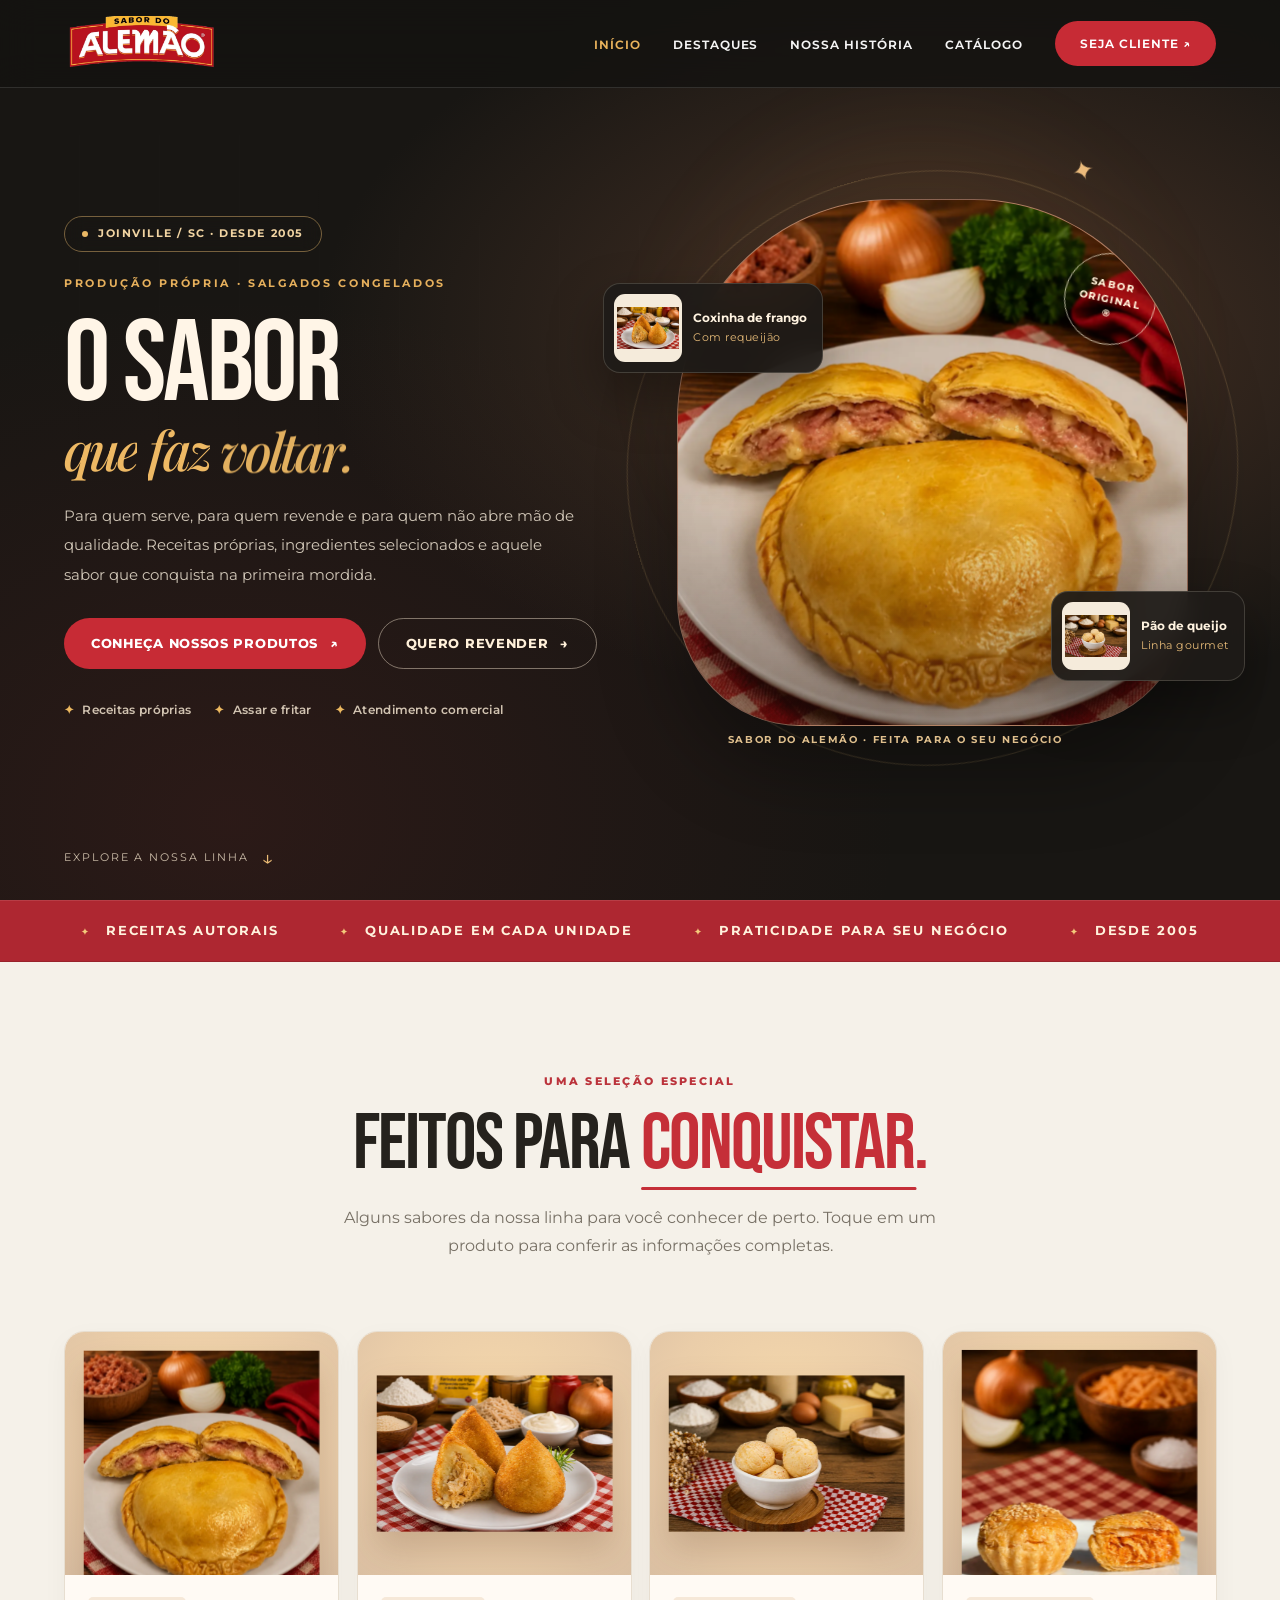
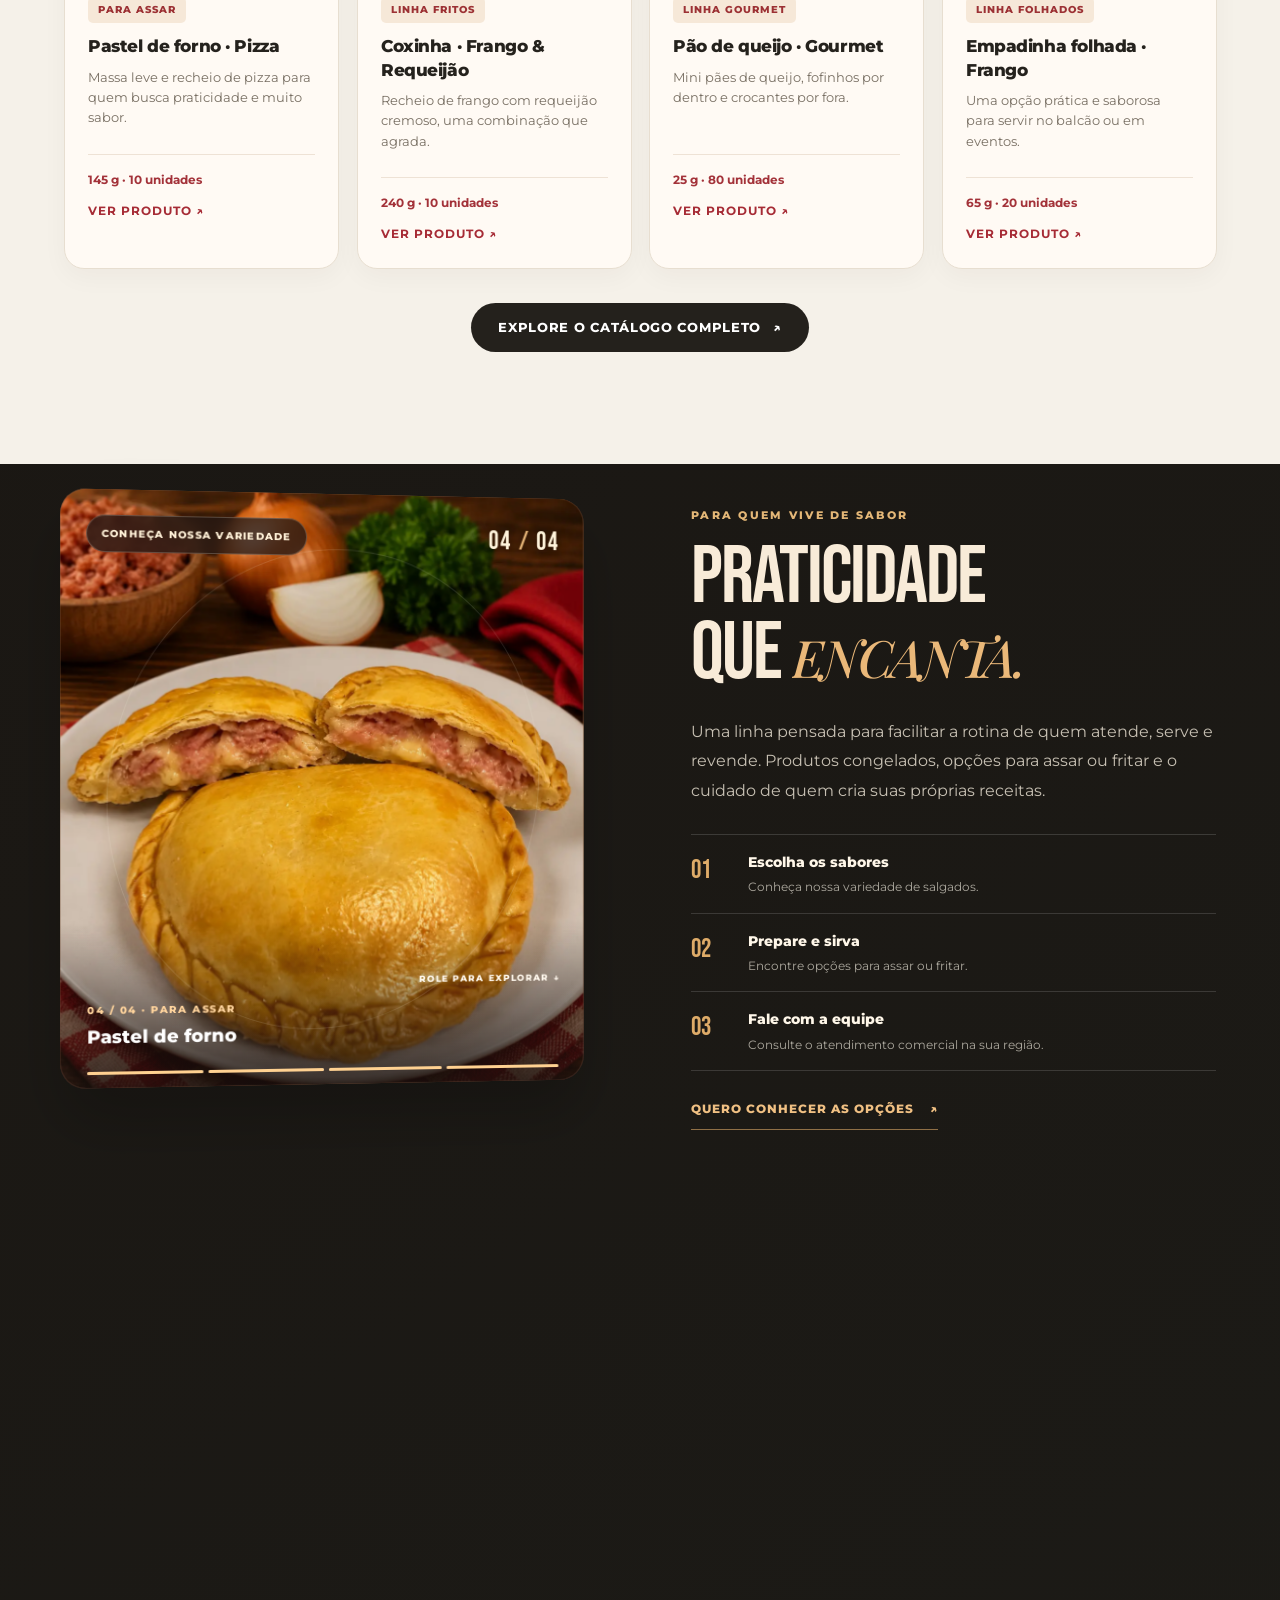
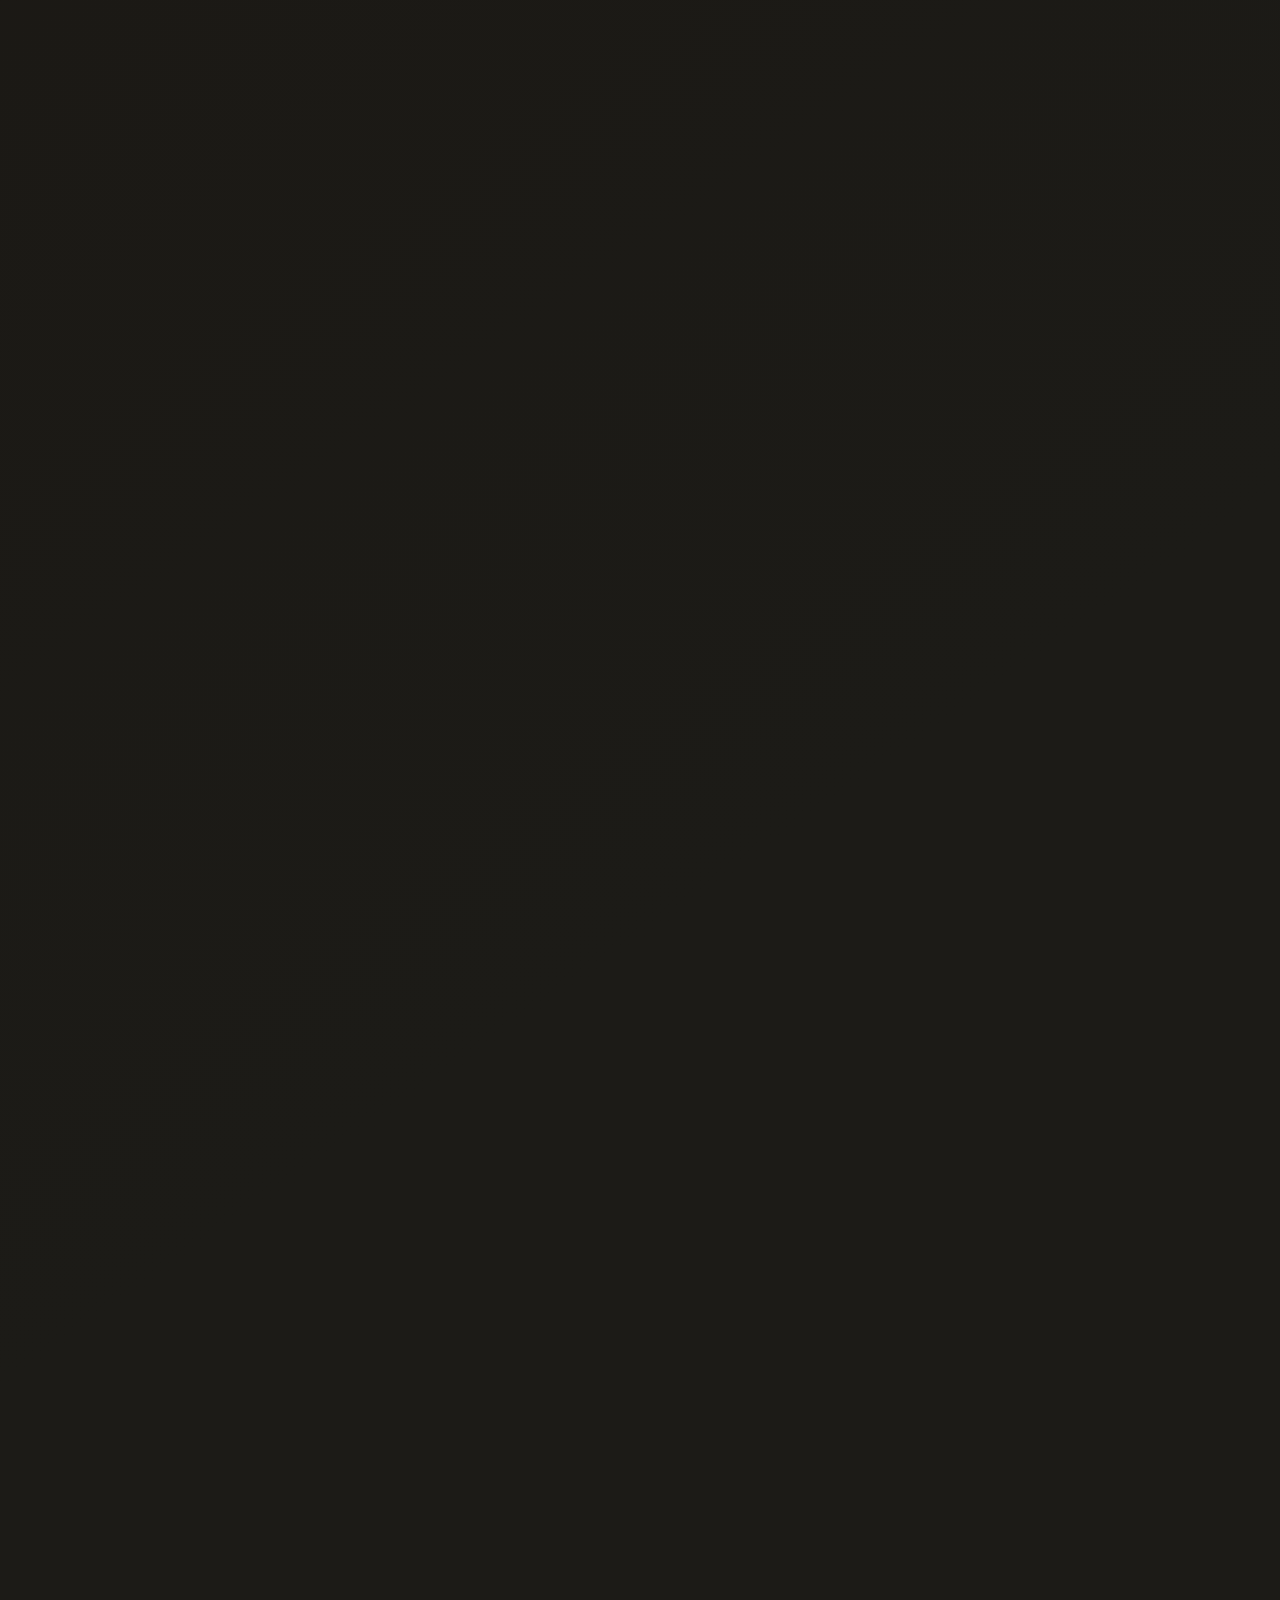
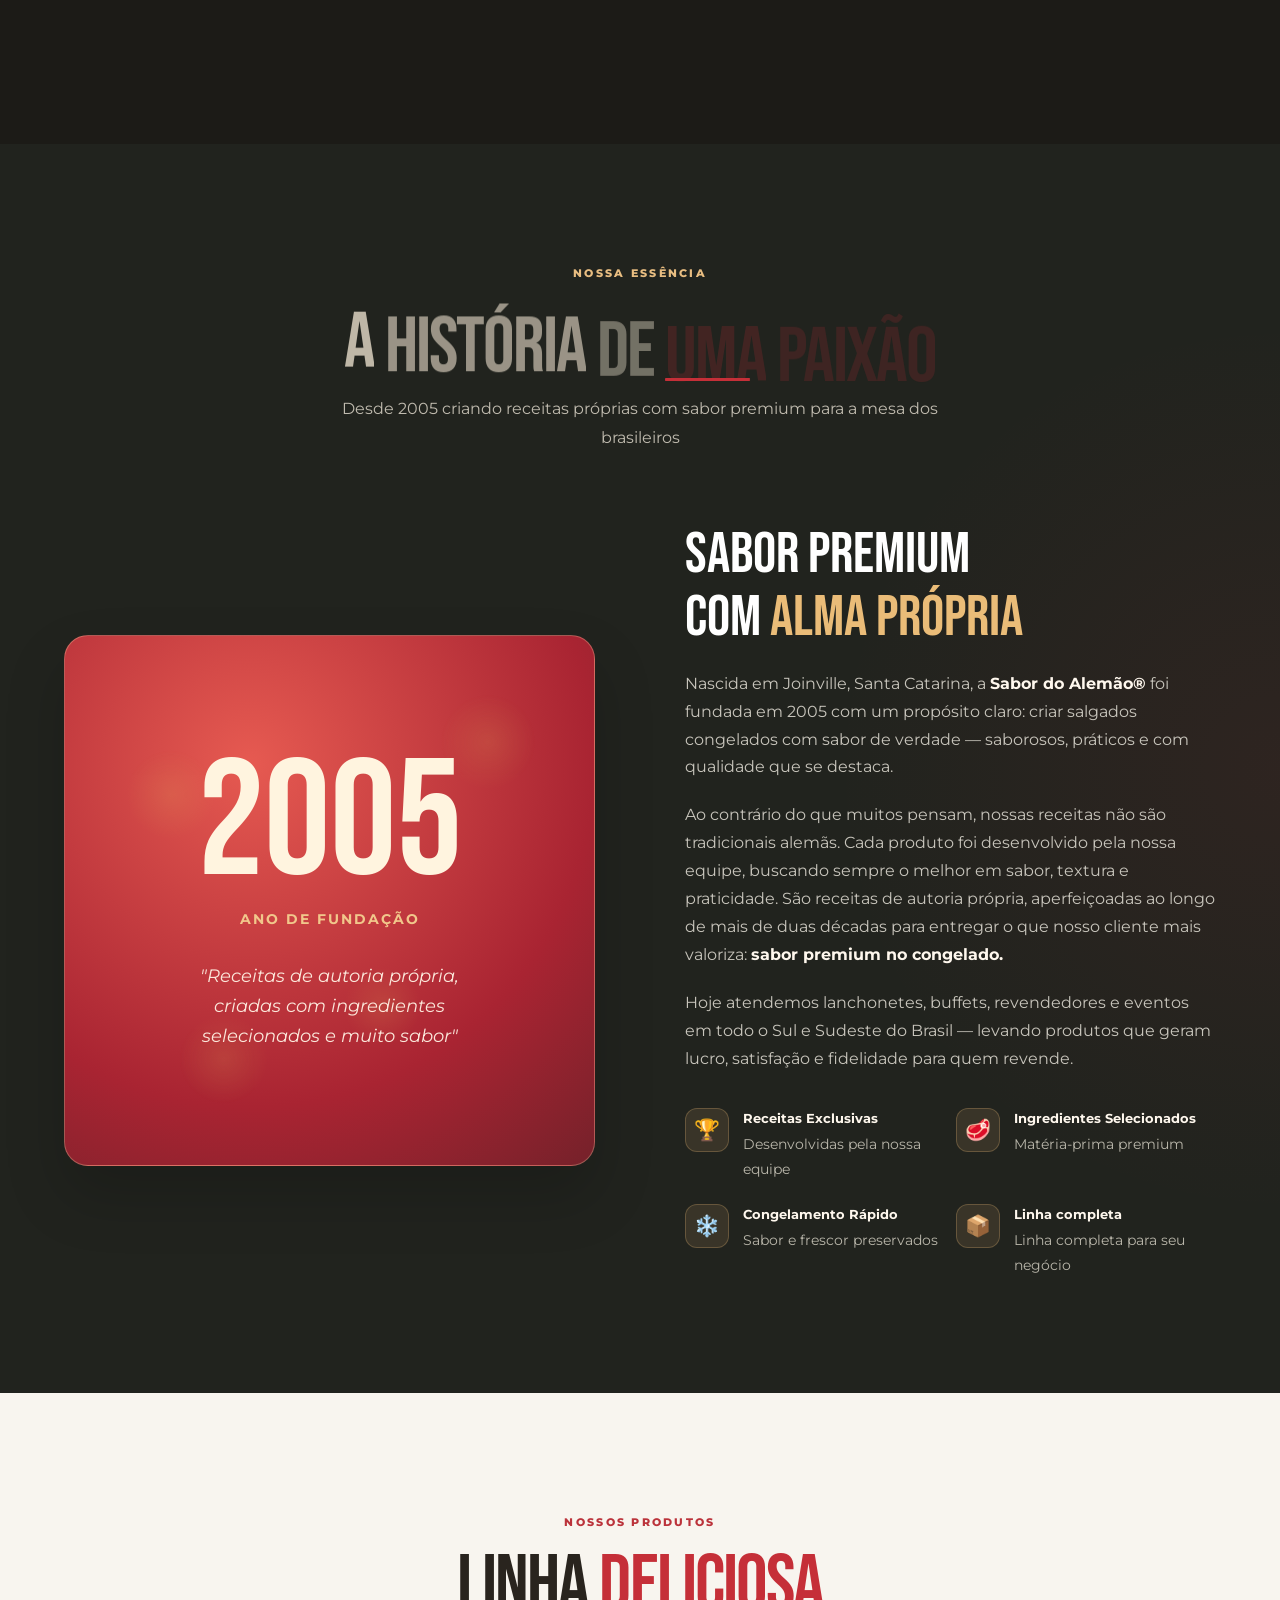
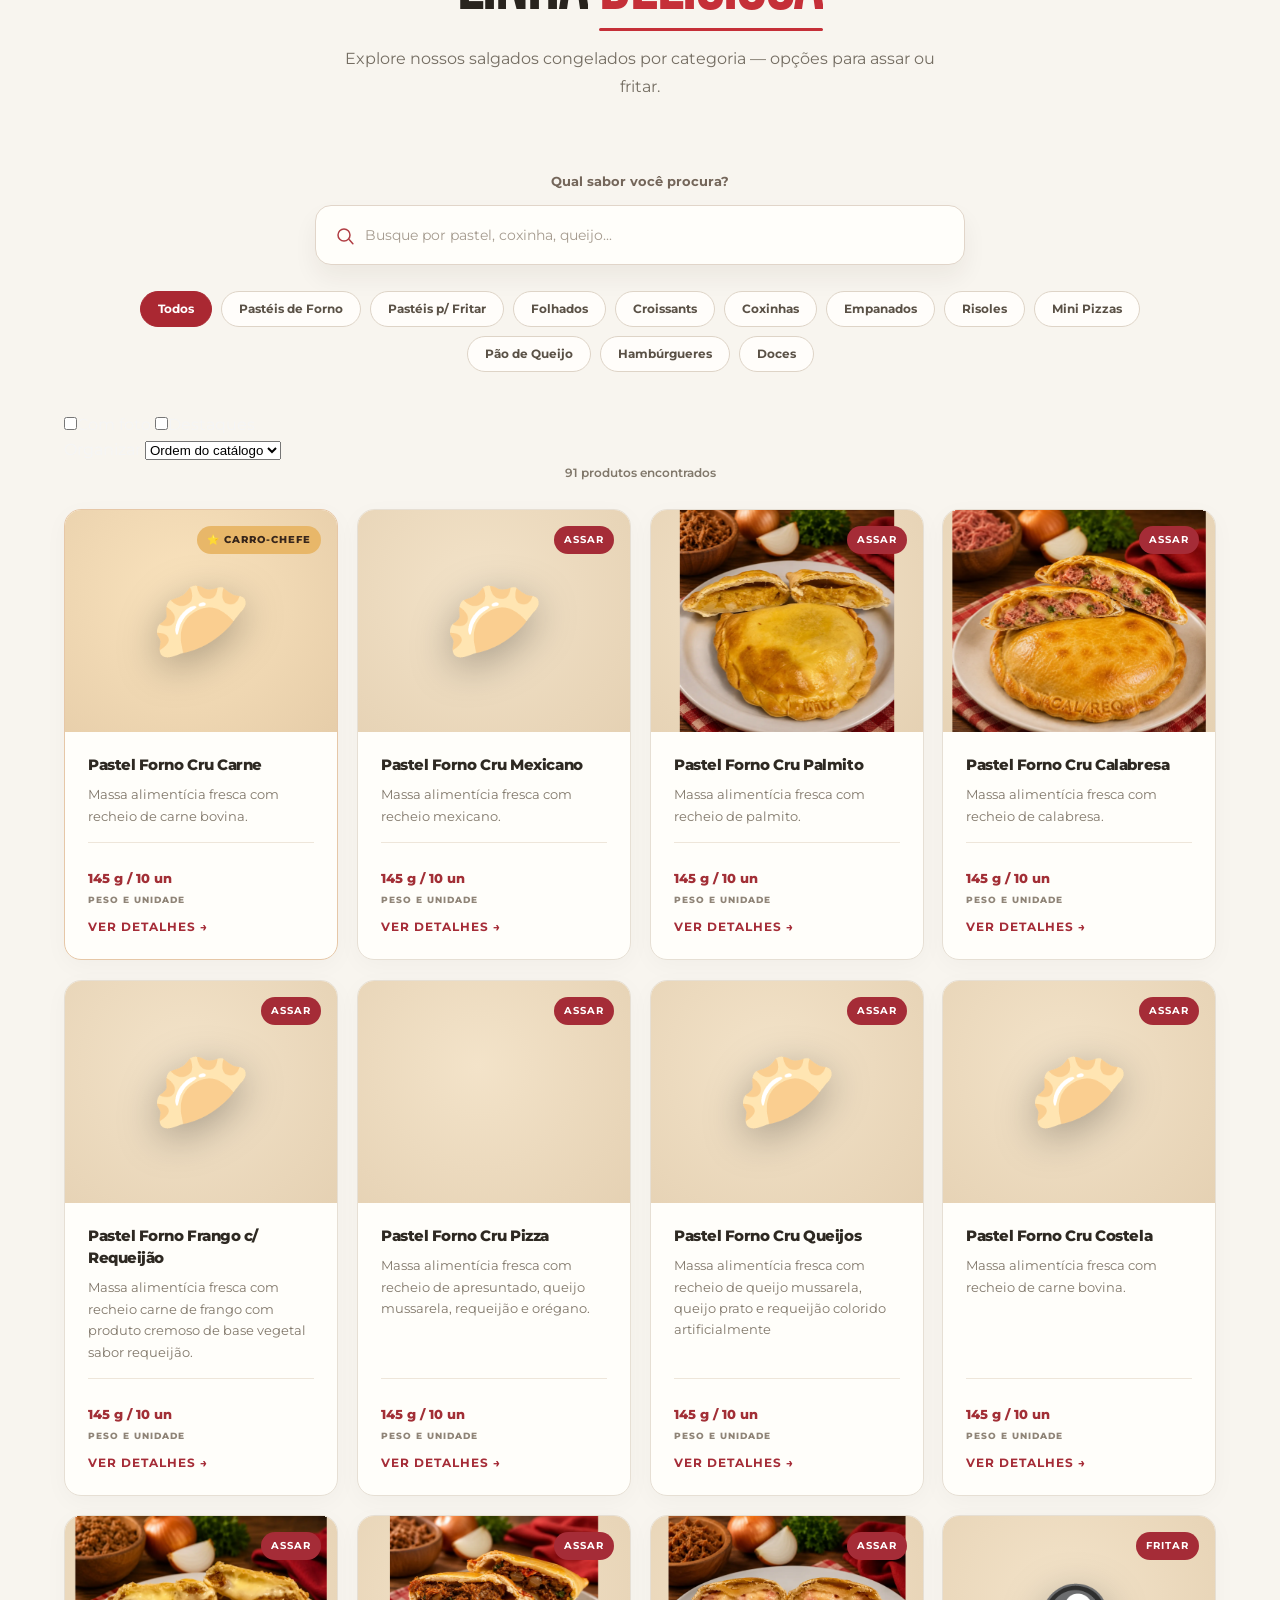
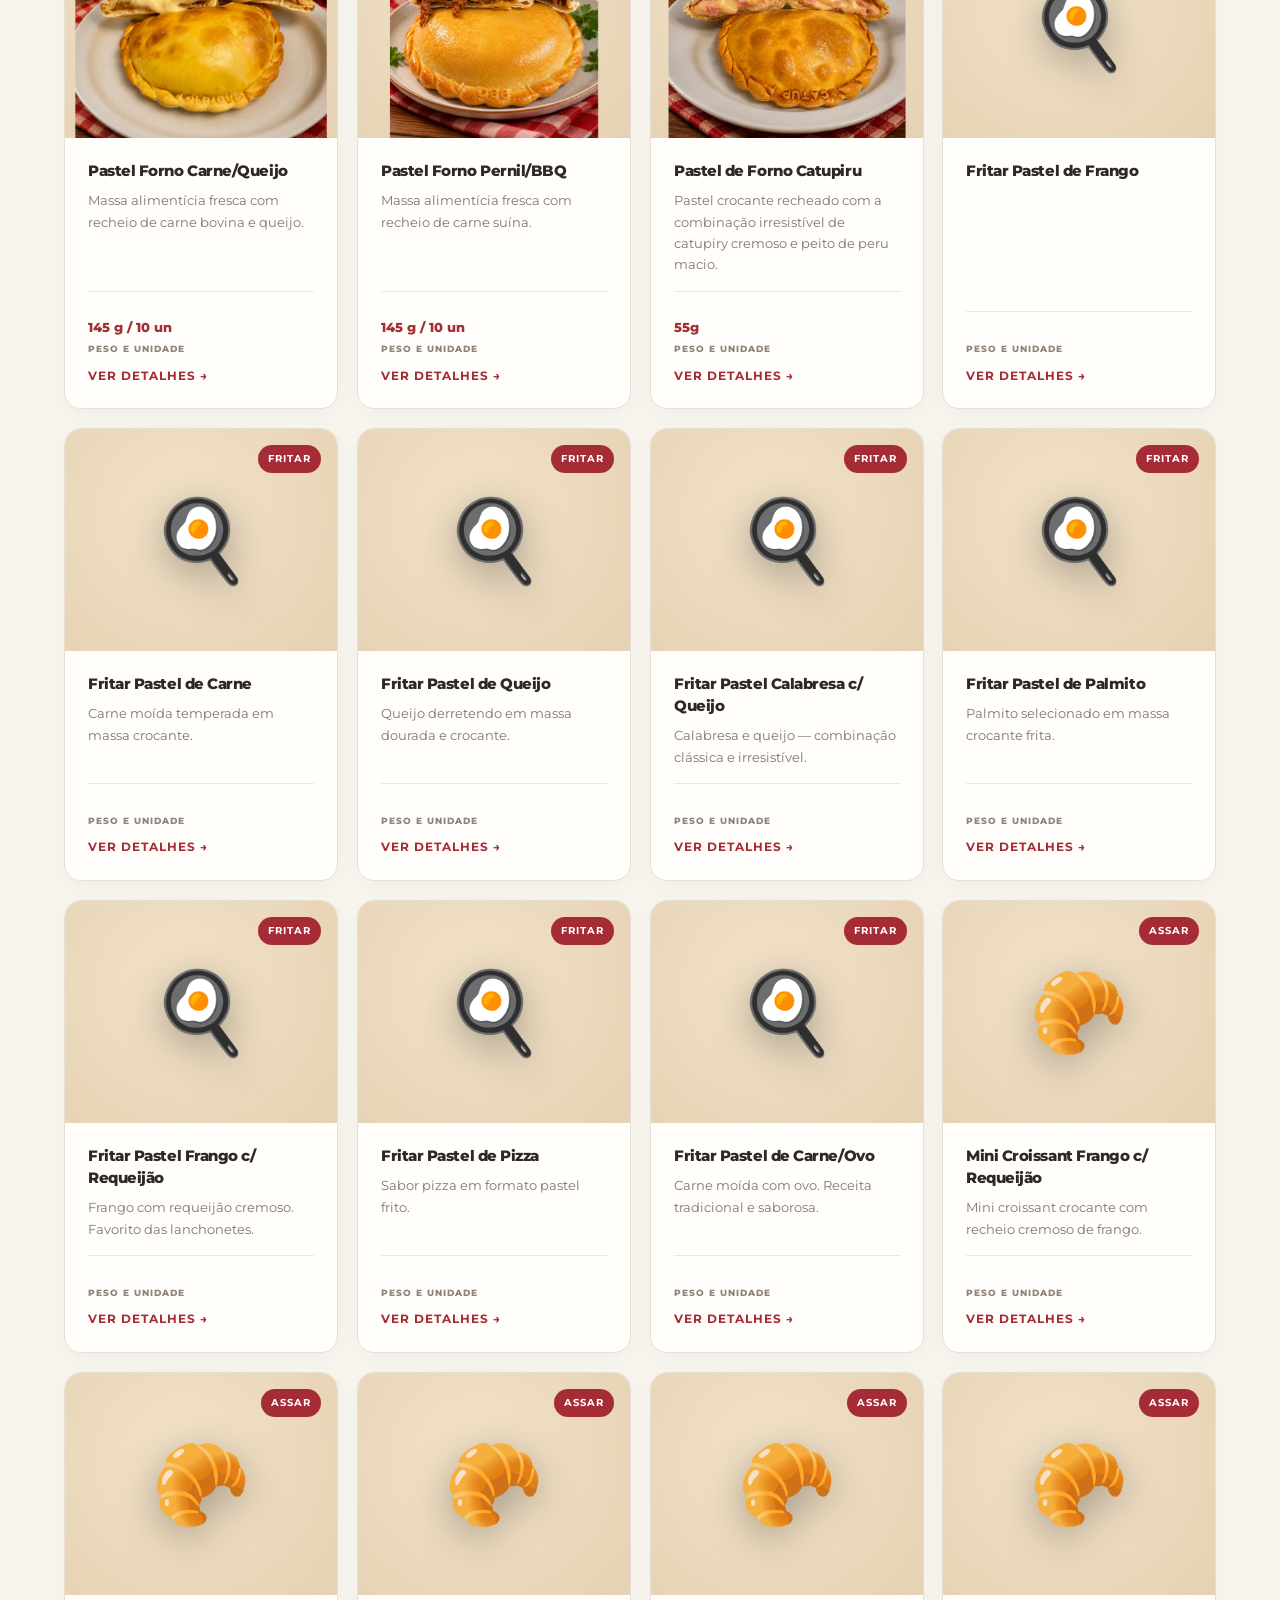
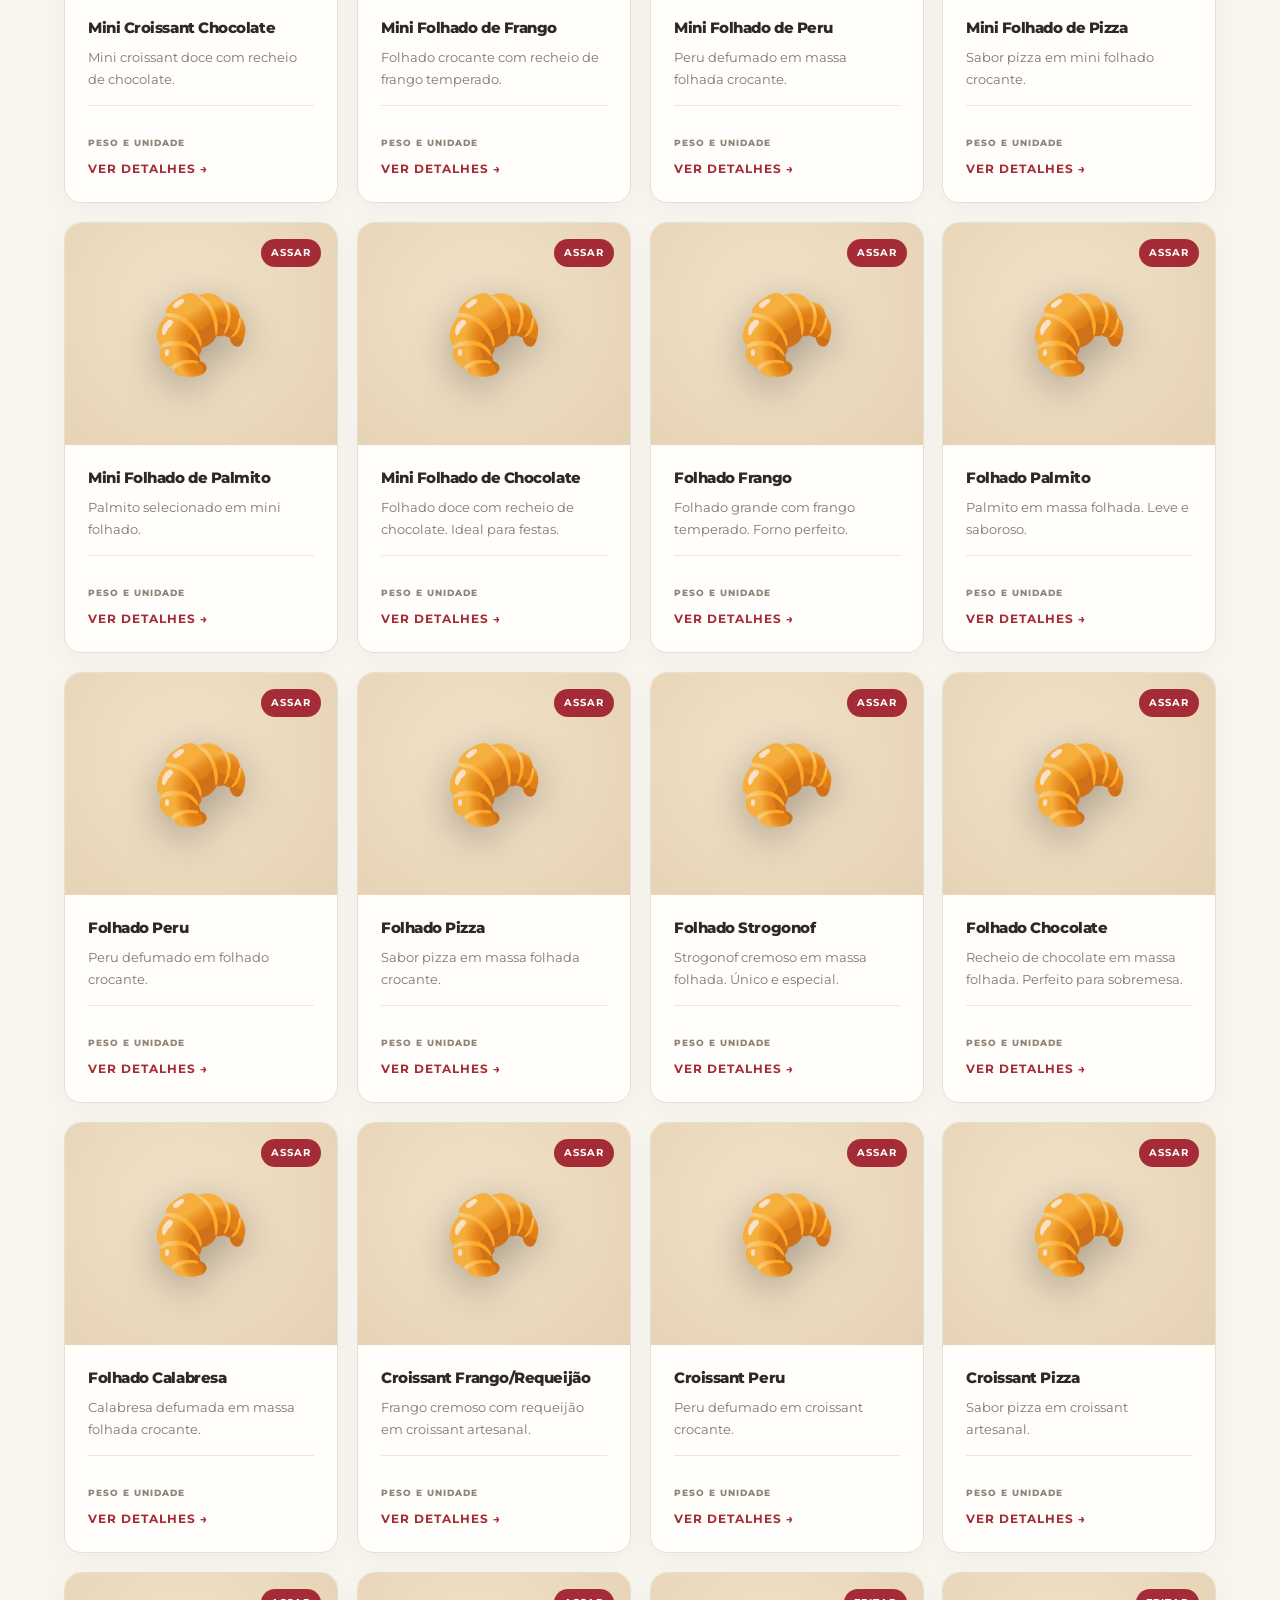
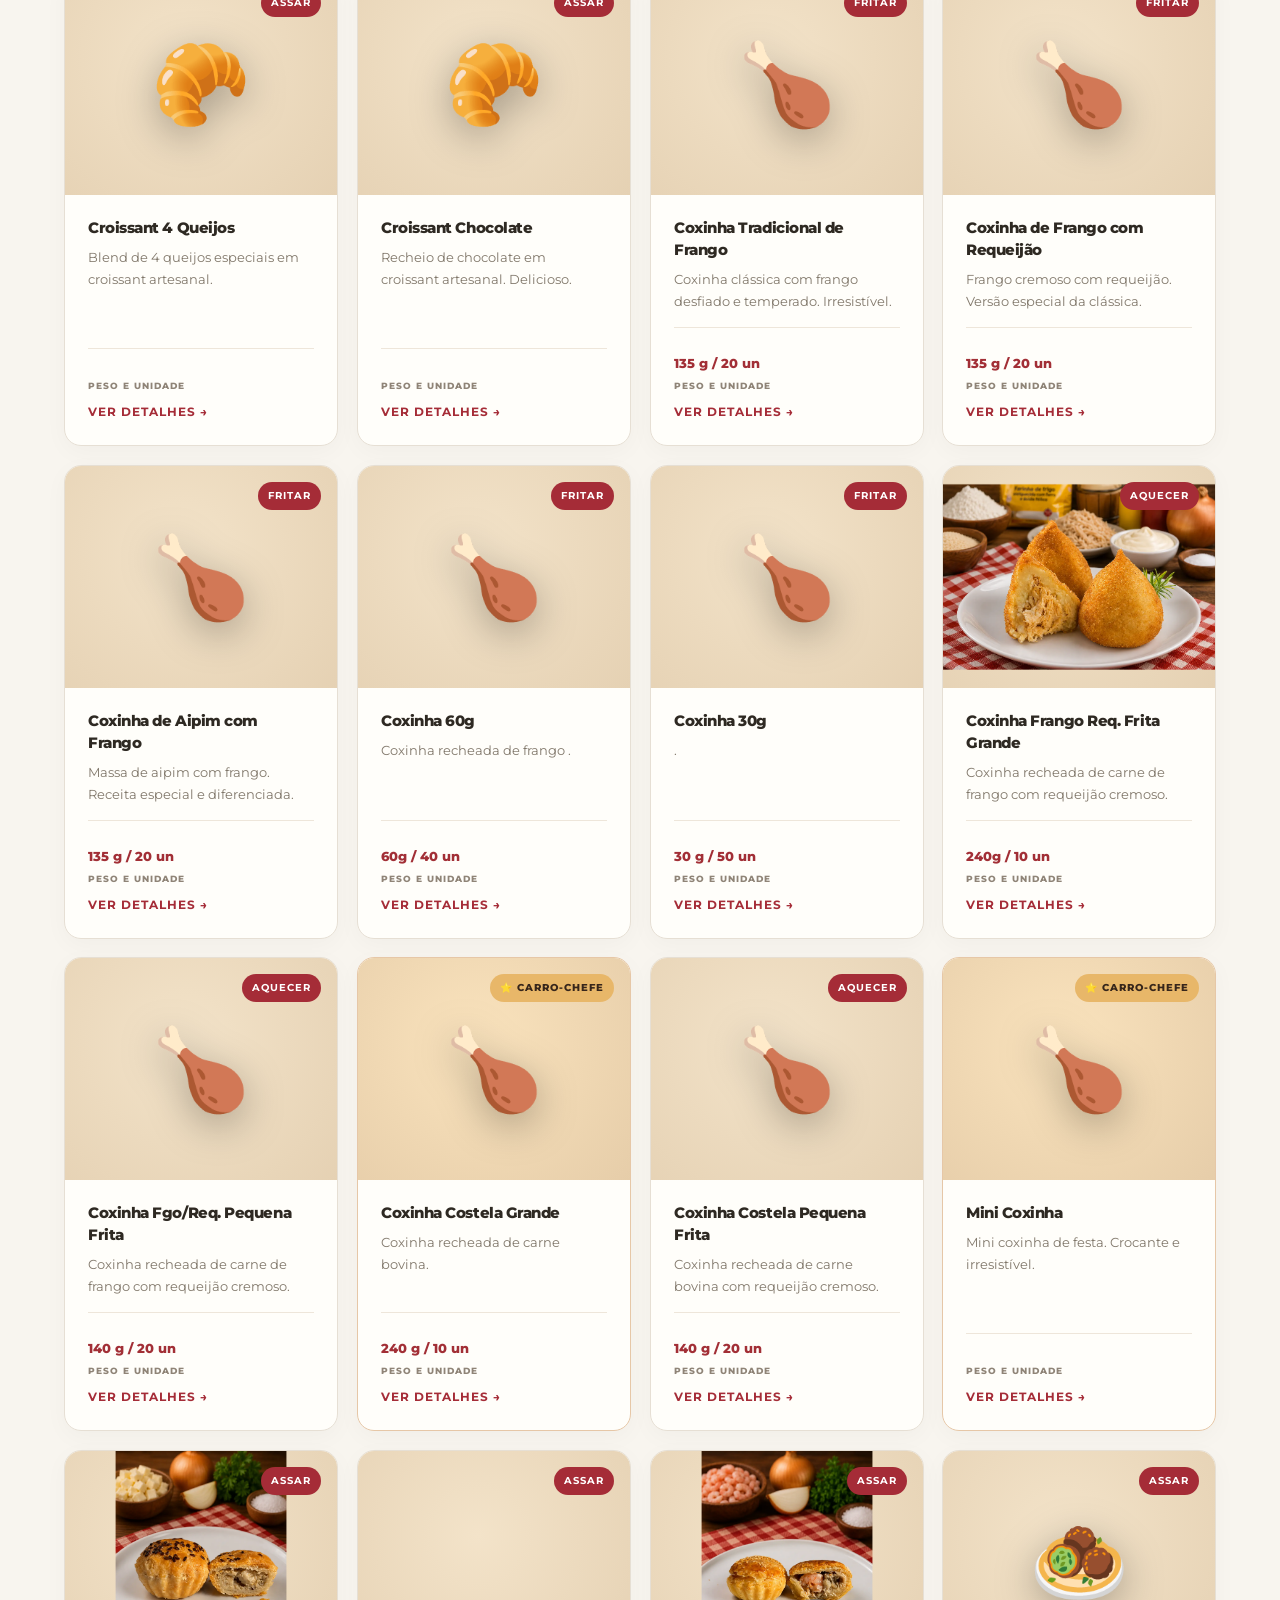
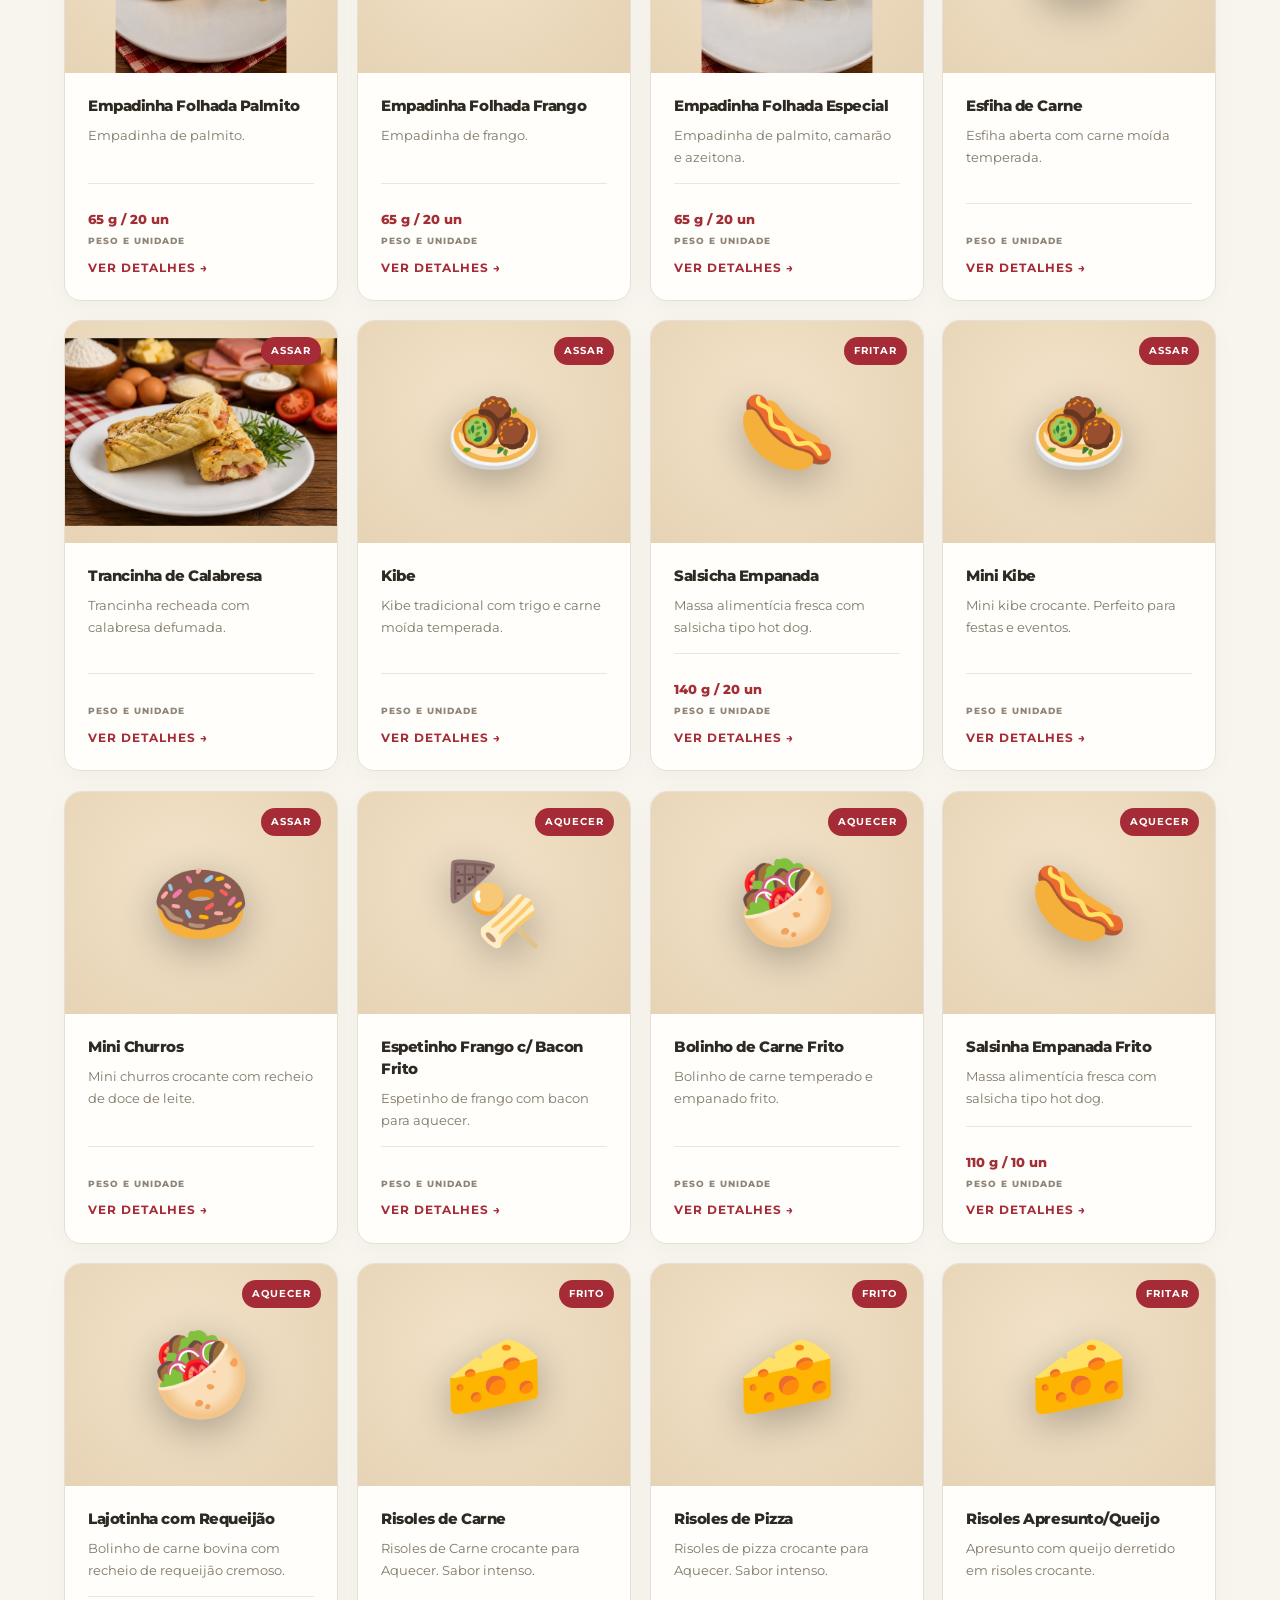
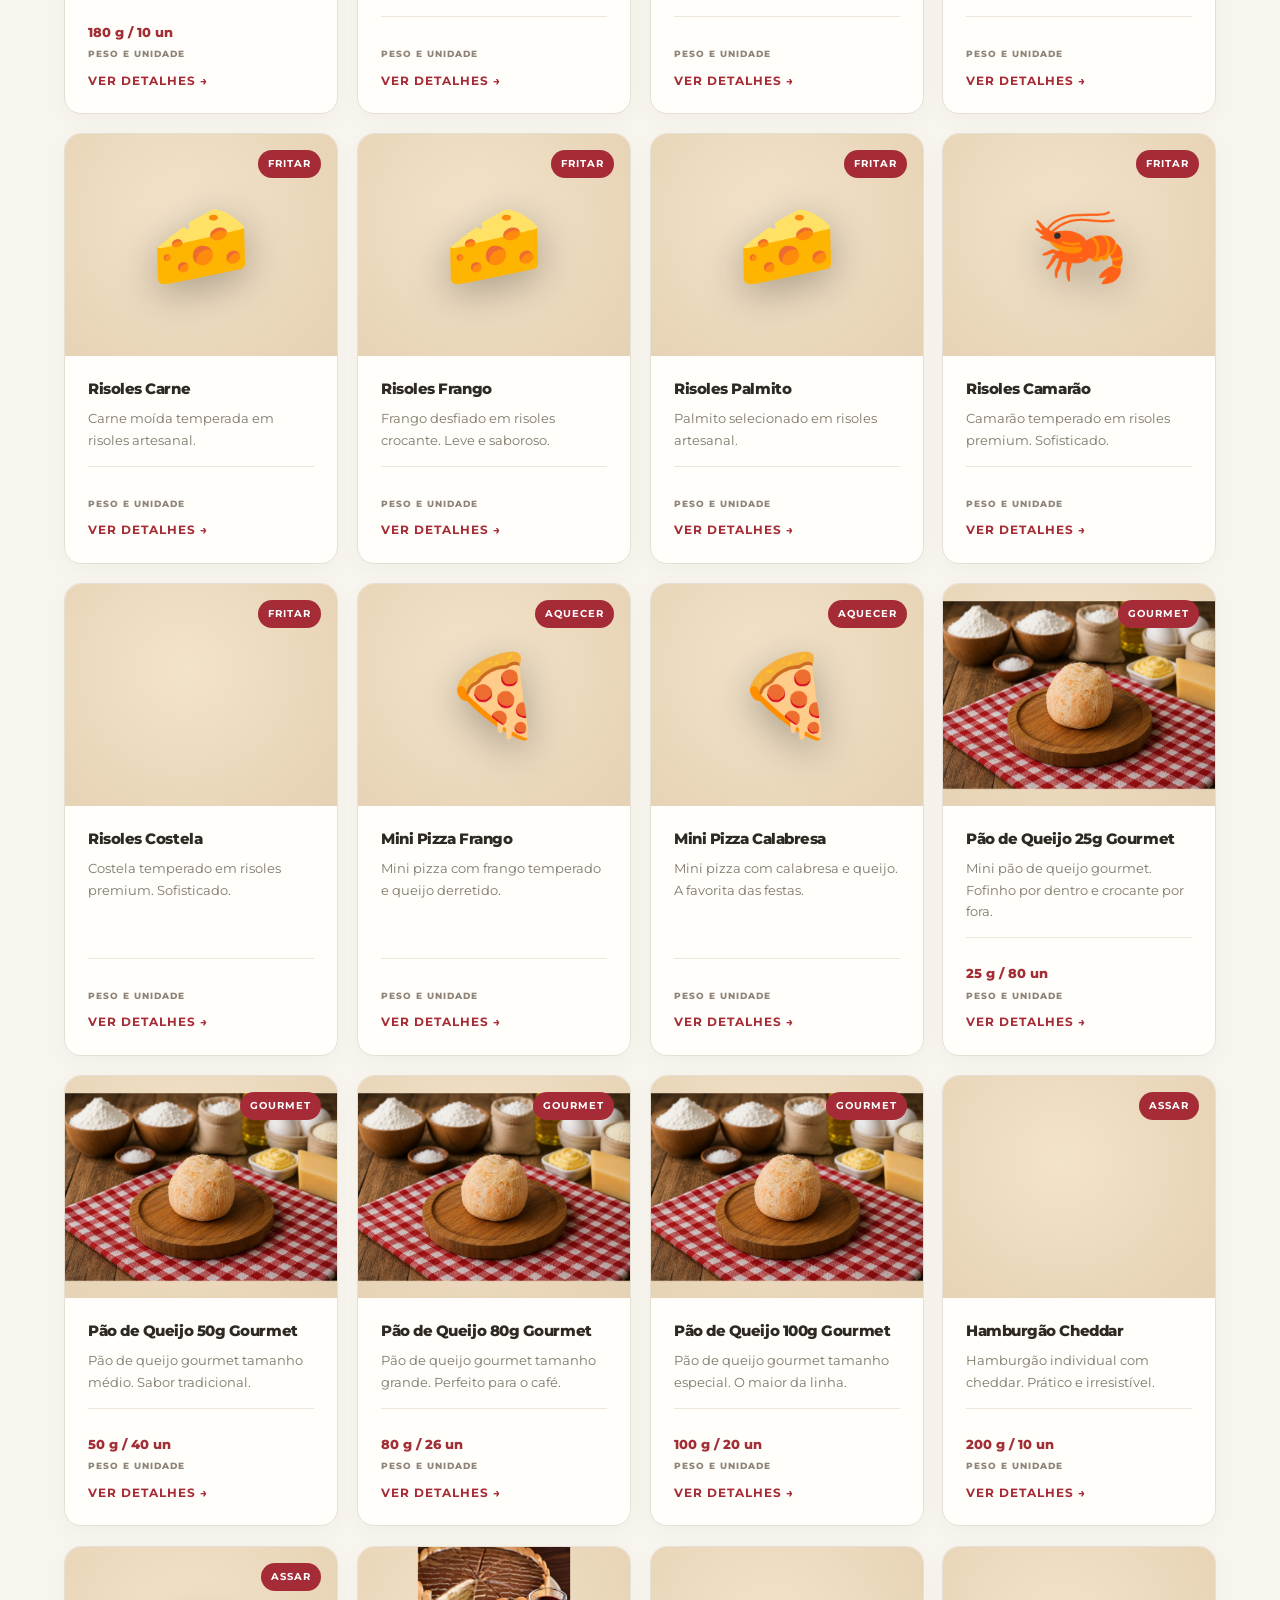
==== commit 002fb01e: "feat: add premium catalog filters, sorting and product-specific contact in modal" ====
--- a/index.html
+++ b/index.html
@@ -62,6 +62,7 @@
 <link rel="stylesheet" href="css/cinematic.css">
 <link rel="stylesheet" href="css/showcase.css">
 <link rel="stylesheet" href="css/embaixador-scroll.css">
+<link rel="stylesheet" href="css/catalog-v2.css">
 
 <!-- Schema.org: LocalBusiness -->
 <script type="application/ld+json">
@@ -432,7 +433,23 @@
         <button class="filtro-btn" data-cat="doces" aria-label="Filtrar doces">Doces</button>
     </div>
 
-    <p class="catalog-count" id="catalogCount" role="status" aria-live="polite">Carregando catálogo…</p>
+    <div class="catalog-v2-controls reveal" aria-label="Refinar resultados do catálogo">
+      <div class="catalog-v2-switches" role="group" aria-label="Filtros rápidos">
+        <label class="catalog-v2-chip"><input type="checkbox" id="catalogOnlyPhotos"><span>Com foto</span></label>
+        <label class="catalog-v2-chip"><input type="checkbox" id="catalogOnlyFeatured"><span>Destaques</span></label>
+      </div>
+      <label class="catalog-v2-sort-label" for="catalogSort">Organizar
+        <select id="catalogSort">
+          <option value="original">Ordem do catálogo</option>
+          <option value="az">Nome: A a Z</option>
+          <option value="za">Nome: Z a A</option>
+        </select>
+      </label>
+    </div>
+    <div class="catalog-v2-meta">
+      <p class="catalog-count" id="catalogCount" role="status" aria-live="polite">Carregando catálogo…</p>
+      <button type="button" id="catalogReset" class="catalog-v2-reset" hidden>Limpar filtros <span aria-hidden="true">↗</span></button>
+    </div>
     <div class="produtos-grid" id="produtosGrid">
         <!-- gerado via script.js a partir de data/produtos.json -->
     </div>
@@ -664,7 +681,7 @@
 
 
 <!-- MODAL PRODUTO INDIVIDUAL -->
-<div id="modalProduto" class="prod-overlay" role="dialog" aria-modal="true" style="display:none;">
+<div id="modalProduto" class="prod-overlay" role="dialog" aria-modal="true" aria-labelledby="prodNome" aria-describedby="prodDescModal" style="display:none;">
     <div class="prod-modal">
 
         <button class="prod-fechar" onclick="fecharProduto()" aria-label="Fechar produto">✕</button>
@@ -674,8 +691,8 @@
             <div class="prod-foto" id="prodFoto">
                 <span class="prod-emoji-grande" id="prodEmoji"></span>
                 <div class="prod-foto-placeholder" id="prodFotoPlaceholder">
-                    <span>📷</span>
-                    <small>Foto em breve</small>
+                    <span class="prod-v2-placeholder-icon" aria-hidden="true">✦</span>
+                    <small>Fotografia em breve</small>
                 </div>
                 <img id="prodImg" src="" alt="" style="display:none;">
 
@@ -700,6 +717,11 @@
             <div class="prod-categoria" id="prodCategoria"></div>
             <h2 class="prod-nome" id="prodNome"></h2>
             <p class="prod-desc-modal" id="prodDescModal"></p>
+
+            <div class="prod-v2-contact">
+                <div><strong>Gostou deste produto?</strong><span>Consulte nossa equipe sobre disponibilidade e condições comerciais.</span></div>
+                <a id="prodWhatsApp" class="prod-v2-whatsapp" target="_blank" rel="noopener noreferrer" href="https://wa.me/5547999743400">Consultar no WhatsApp <span aria-hidden="true">↗</span></a>
+            </div>
 
             <div class="prod-info-grid">
                 <div class="prod-info-item">
--- a/css/showcase.css
+++ b/css/showcase.css
@@ -96,3 +96,9 @@
 @media(max-width:968px){.embaixador-layout{grid-template-columns:1fr;gap:25px}.embaixador-visual{min-height:420px}.embaixador-personagem{max-height:410px}.embaixador-texto{max-width:720px;margin:auto}.embaixador-ring{max-width:510px;margin:auto}}
 @media(max-width:620px){.embaixador-section{padding:75px 6%}.embaixador-visual{min-height:310px}.embaixador-personagem{max-height:320px}.embaixador-stamp{width:86px;height:86px;right:0;font-size:.5rem}.embaixador-texto .section-title{font-size:clamp(3.7rem,12vw,5.5rem)}.embaixador-historia{gap:6px}.embaixador-etapa{gap:6px}.embaixador-etapa img{width:61px;height:67px}.embaixador-etapa span{font-size:.61rem}.embaixador-historia-seta{font-size:1rem}}
 @media(prefers-reduced-motion:reduce){.embaixador-personagem{animation:none!important}}
+
+/* Em mobile, a vitrine exibe os itens sem pin nem deslocamento exagerado. */
+@media(max-width:968px){
+  .cinematic-ready .story-feature.story-gallery-section .story-photo-gallery{transform:none}
+  .story-gallery-hint{display:none}
+}
--- a/css/embaixador-scroll.css
+++ b/css/embaixador-scroll.css
@@ -0,0 +1,65 @@
+/* Embaixador — 3 fases de evolução. O conteúdo permanece visível sem JS. */
+.embaixador-section { overflow:visible; }
+.embaixador-timeline{align-items:center;justify-content:center;min-width:0}
+.embaixador-stage-frame{position:relative;width:min(100%,520px);aspect-ratio:1/1;isolation:isolate;border-radius:28px;background:radial-gradient(circle at 52% 45%,rgba(247,208,137,.14),rgba(81,15,27,.07) 75%);}
+.embaixador-slide{position:absolute;inset:0;margin:0;display:flex;align-items:center;justify-content:center;opacity:0;visibility:hidden;transform:translateY(20px) scale(.93);pointer-events:none;transition:opacity .4s ease,transform .6s ease,visibility .4s;}
+.embaixador-slide.is-default{opacity:1;visibility:visible;transform:none}
+.embaixador-slide img{display:block;width:92%;height:88%;object-fit:contain;filter:drop-shadow(0 22px 25px rgba(40,9,19,.28));}
+.embaixador-slide img.embaixador-logo-final{width:100%;height:90%}
+.embaixador-slide figcaption{position:absolute;bottom:49px;left:20px;right:20px;text-align:center;font-size:.67rem;letter-spacing:.12em;color:#fff3d9;font-weight:800}
+.embaixador-progress-overlay{position:absolute;inset:0;z-index:5;pointer-events:none}
+.embaixador-count{position:absolute;top:20px;right:20px;font-family:'Bebas Neue',sans-serif;font-size:1.85rem;color:#fff1d8;font-variant-numeric:tabular-nums}
+.embaixador-count strong{color:#ffda98}
+.embaixador-scroll-label{position:absolute;bottom:29px;left:20px;font-size:.58rem;letter-spacing:.14em;color:#ffe9c5;font-weight:800}
+.embaixador-progress{position:absolute;left:20px;right:20px;bottom:13px;display:flex;gap:6px}
+.embaixador-progress span{height:3px;flex:1;background:rgba(255,246,230,.3);border-radius:8px;overflow:hidden}
+.embaixador-progress span::before{content:'';display:block;width:100%;height:100%;background:#ffcf83;transform:scaleX(var(--step-progress,0));transform-origin:left}
+.embaixador-copy-stage{position:relative;min-height:98px;margin:10px 0 17px;padding:18px 0;border-top:1px solid #ffe6c94d;border-bottom:1px solid #ffe6c94d}
+.embaixador-copy-step{position:absolute;inset:18px 0;display:grid;align-content:center;gap:5px;opacity:0;visibility:hidden;transform:translateY(9px);transition:opacity .35s,transform .35s,visibility .35s}
+.embaixador-copy-step.is-default{opacity:1;visibility:visible;transform:none}
+.embaixador-copy-index{color:#ffd492;letter-spacing:.15em;font-size:.65rem;font-weight:800}
+.embaixador-copy-step strong{font-size:1rem;color:#fff8e9}
+.embaixador-copy-step small{font-size:.78rem;color:#f0d7d0;line-height:1.5}
+.embaixador-steps{display:flex;flex-wrap:wrap;gap:8px;margin-bottom:22px}
+.embaixador-steps button{cursor:pointer;border:1px solid #ffdfb44f;border-radius:30px;background:transparent;color:#ffe5c6;font:700 .71rem 'Montserrat',sans-serif;padding:10px 15px;transition:background .2s,color .2s,border-color .2s}
+.embaixador-steps button:hover,.embaixador-steps button[aria-pressed="true"]{background:#ffda99;color:#72222c;border-color:#ffda99}
+.embaixador-timeline .embaixador-glow,.embaixador-timeline .embaixador-ring{pointer-events:none}
+@media(min-width:969px) and (min-height:680px){
+ .embaixador-section.embaixador-scroll-enabled{min-height:300svh;padding:0 5%}
+ .embaixador-scroll-enabled .embaixador-layout{position:sticky;top:clamp(80px,10vh,118px);height:min(80svh,740px);min-height:610px}
+ .embaixador-scroll-enabled .embaixador-visual{min-height:540px}
+}
+.embaixador-scroll-enabled .embaixador-slide{transition:none}
+.embaixador-scroll-enabled .embaixador-slide.is-default{opacity:0;visibility:hidden;transform:translateY(20px) scale(.93)}
+.embaixador-scroll-enabled .embaixador-copy-step{transition:none}
+.embaixador-scroll-enabled .embaixador-copy-step.is-default{opacity:0;visibility:hidden}
+@media(max-width:968px){
+ .embaixador-stage-frame{max-width:490px}
+ .embaixador-section.embaixador-scroll-enabled{min-height:0}
+ .embaixador-scroll-enabled .embaixador-layout{position:static;height:auto;min-height:0}
+ .embaixador-copy-stage{min-height:114px}
+}
+@media(max-width:620px){
+ .embaixador-stage-frame{width:min(100%,365px)}
+ .embaixador-visual.embaixador-timeline{min-height:340px}
+ .embaixador-slide figcaption{bottom:42px;font-size:.56rem}
+ .embaixador-scroll-label{bottom:25px;font-size:.5rem}
+ .embaixador-copy-stage{min-height:126px}
+ .embaixador-copy-step strong{font-size:.86rem}
+ .embaixador-copy-step small{font-size:.7rem}
+ .embaixador-steps button{padding:9px 12px;font-size:.65rem}
+}
+@media(prefers-reduced-motion:reduce){
+ .embaixador-slide,.embaixador-copy-step{transition:none!important}
+ .embaixador-section.embaixador-scroll-enabled{min-height:0!important}
+ .embaixador-scroll-enabled .embaixador-layout{position:static!important;height:auto!important}
+}
+
+/* Leitura em telas pequenas e modo de movimento reduzido. */
+.embaixador-copy-stage{min-height:125px}
+.embaixador-copy-step{inset:12px 0}
+@media(max-width:620px){.embaixador-copy-stage{min-height:150px}}
+@media(prefers-reduced-motion:reduce){
+  .embaixador-scroll-enabled .embaixador-slide,
+  .embaixador-scroll-enabled .embaixador-copy-step{transition:none!important}
+}
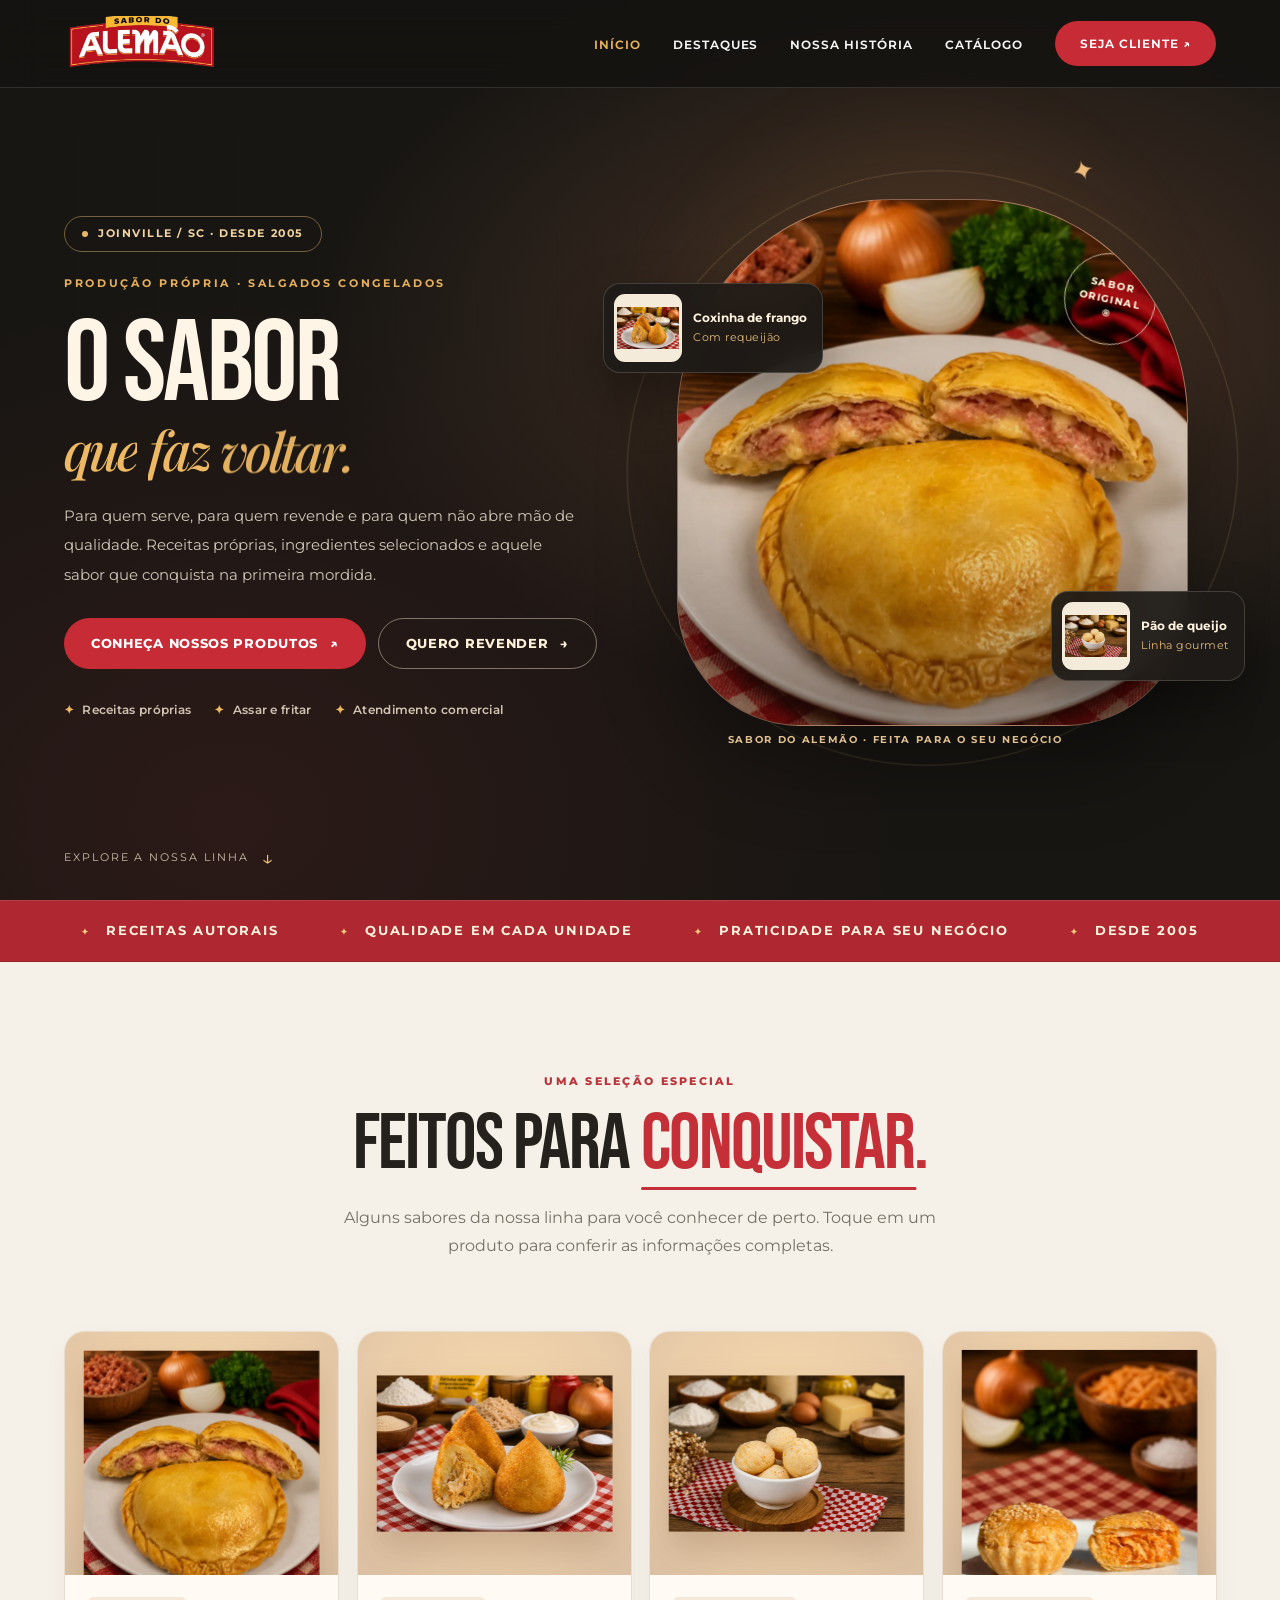
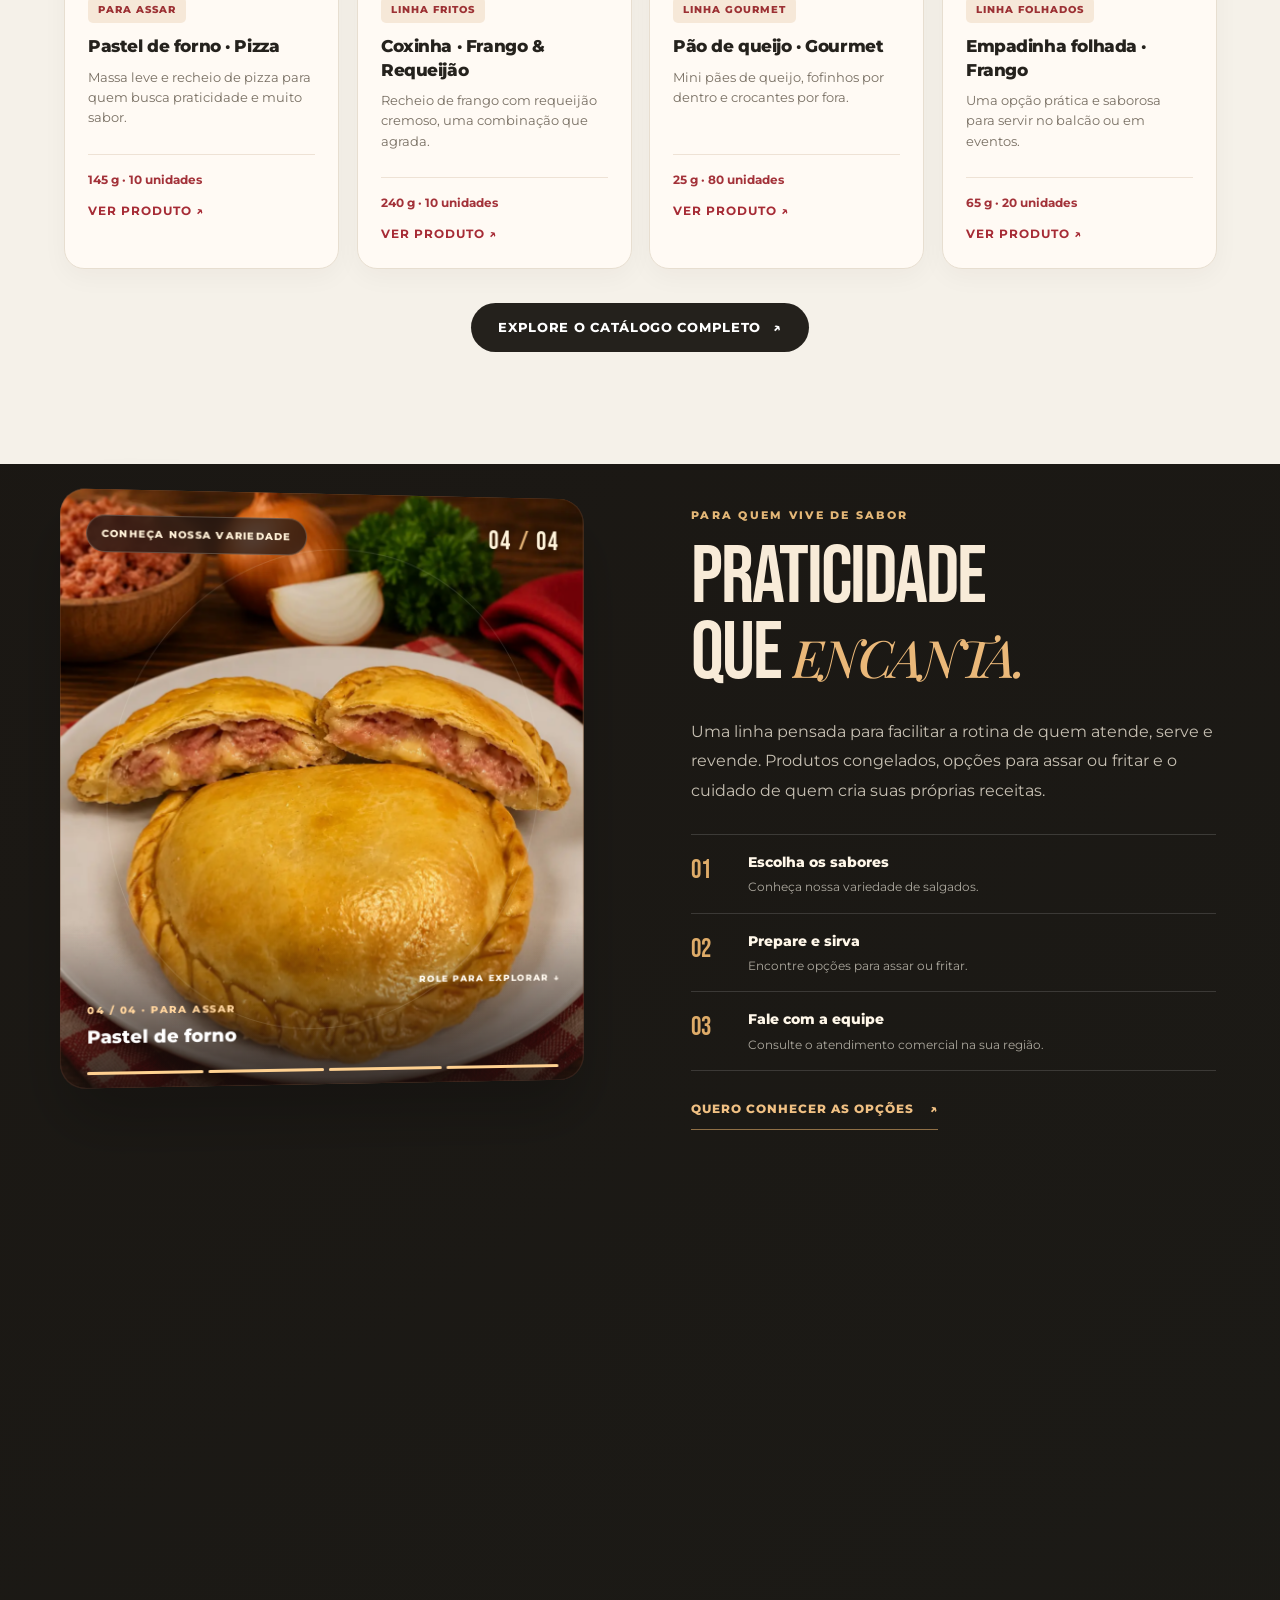
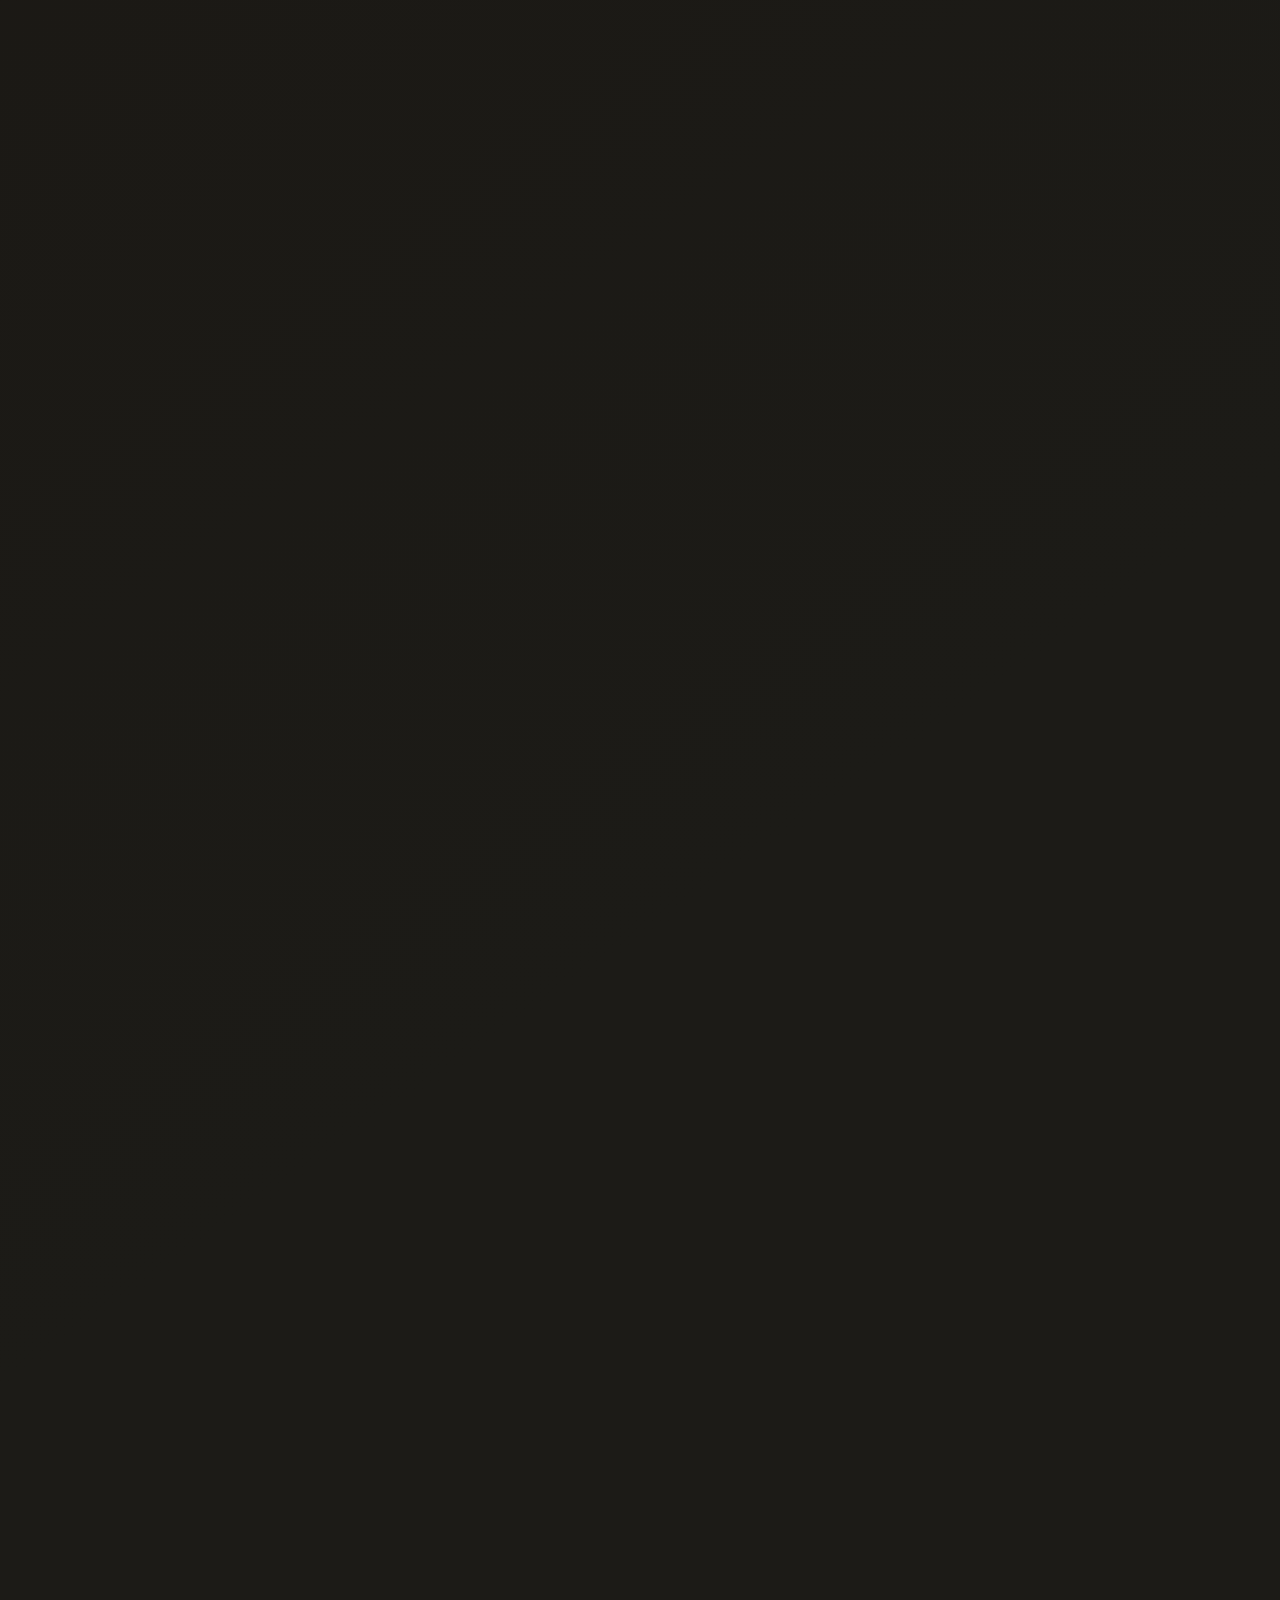
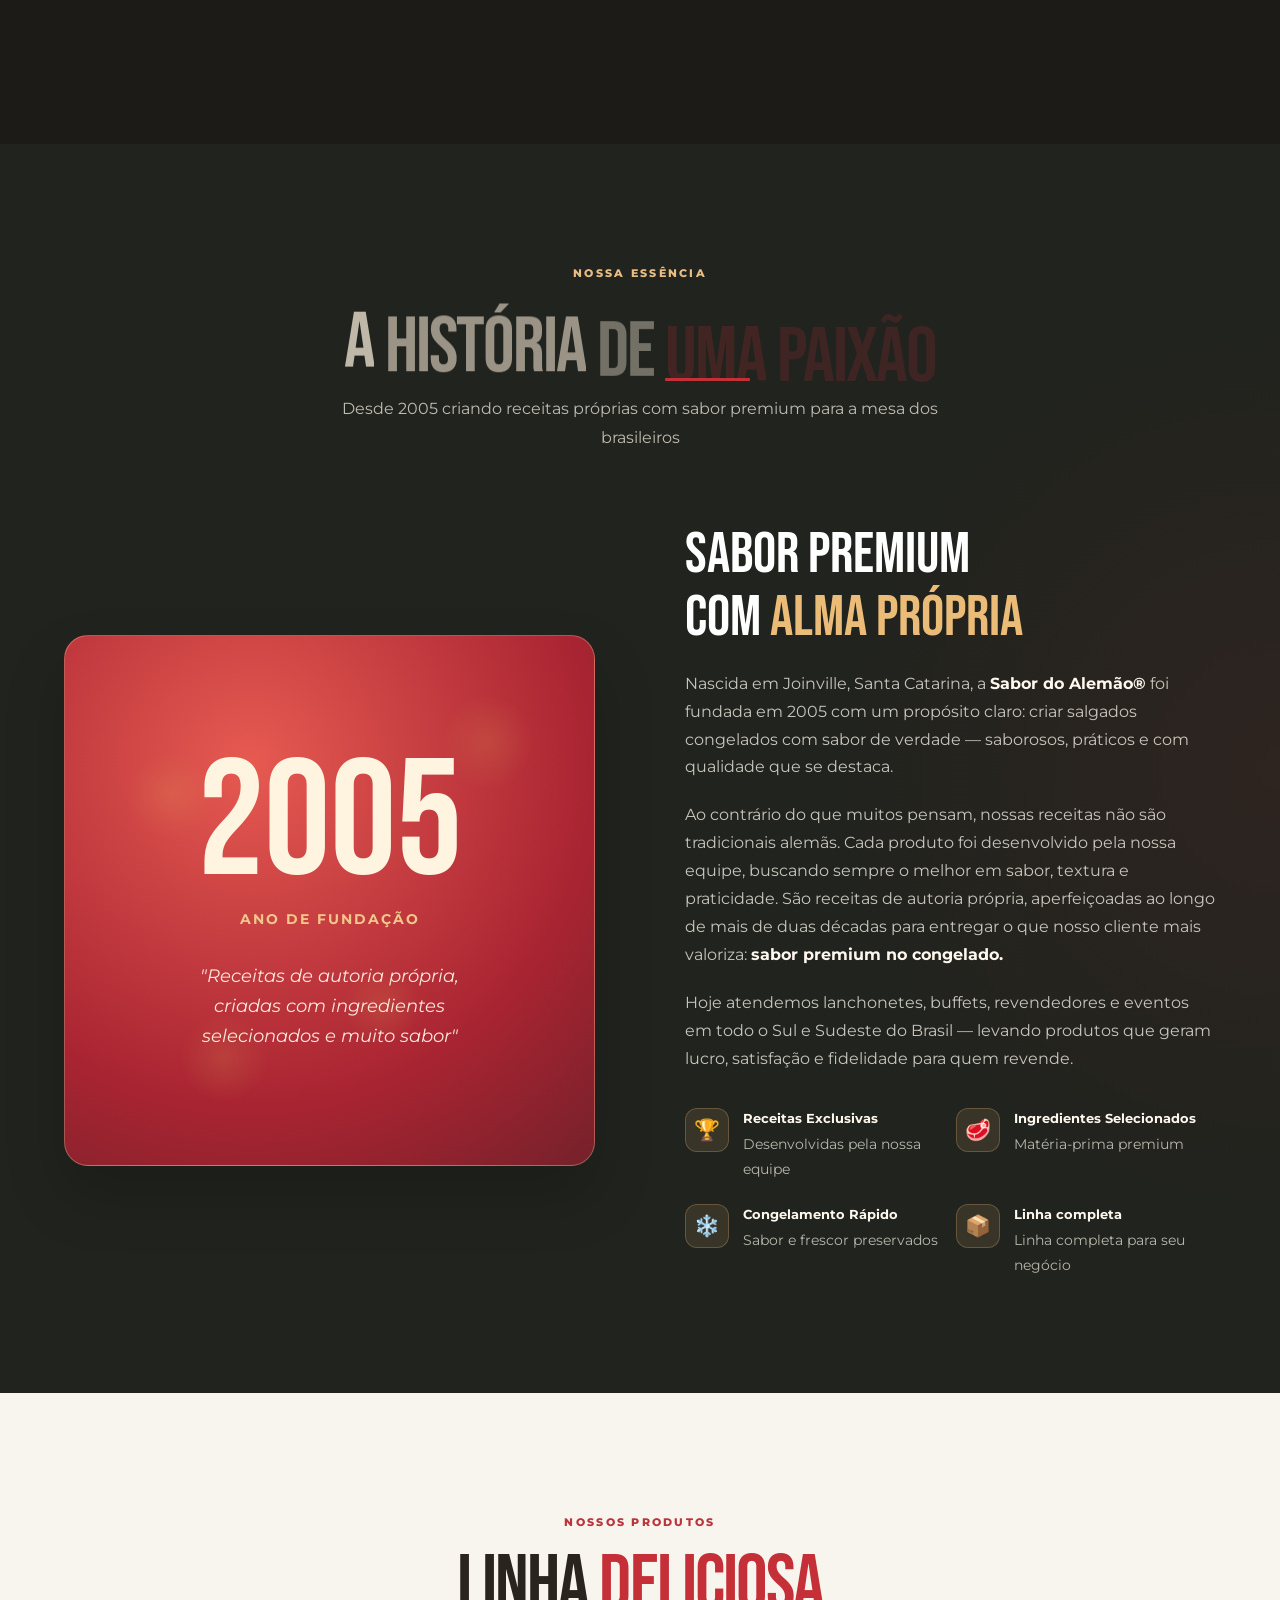
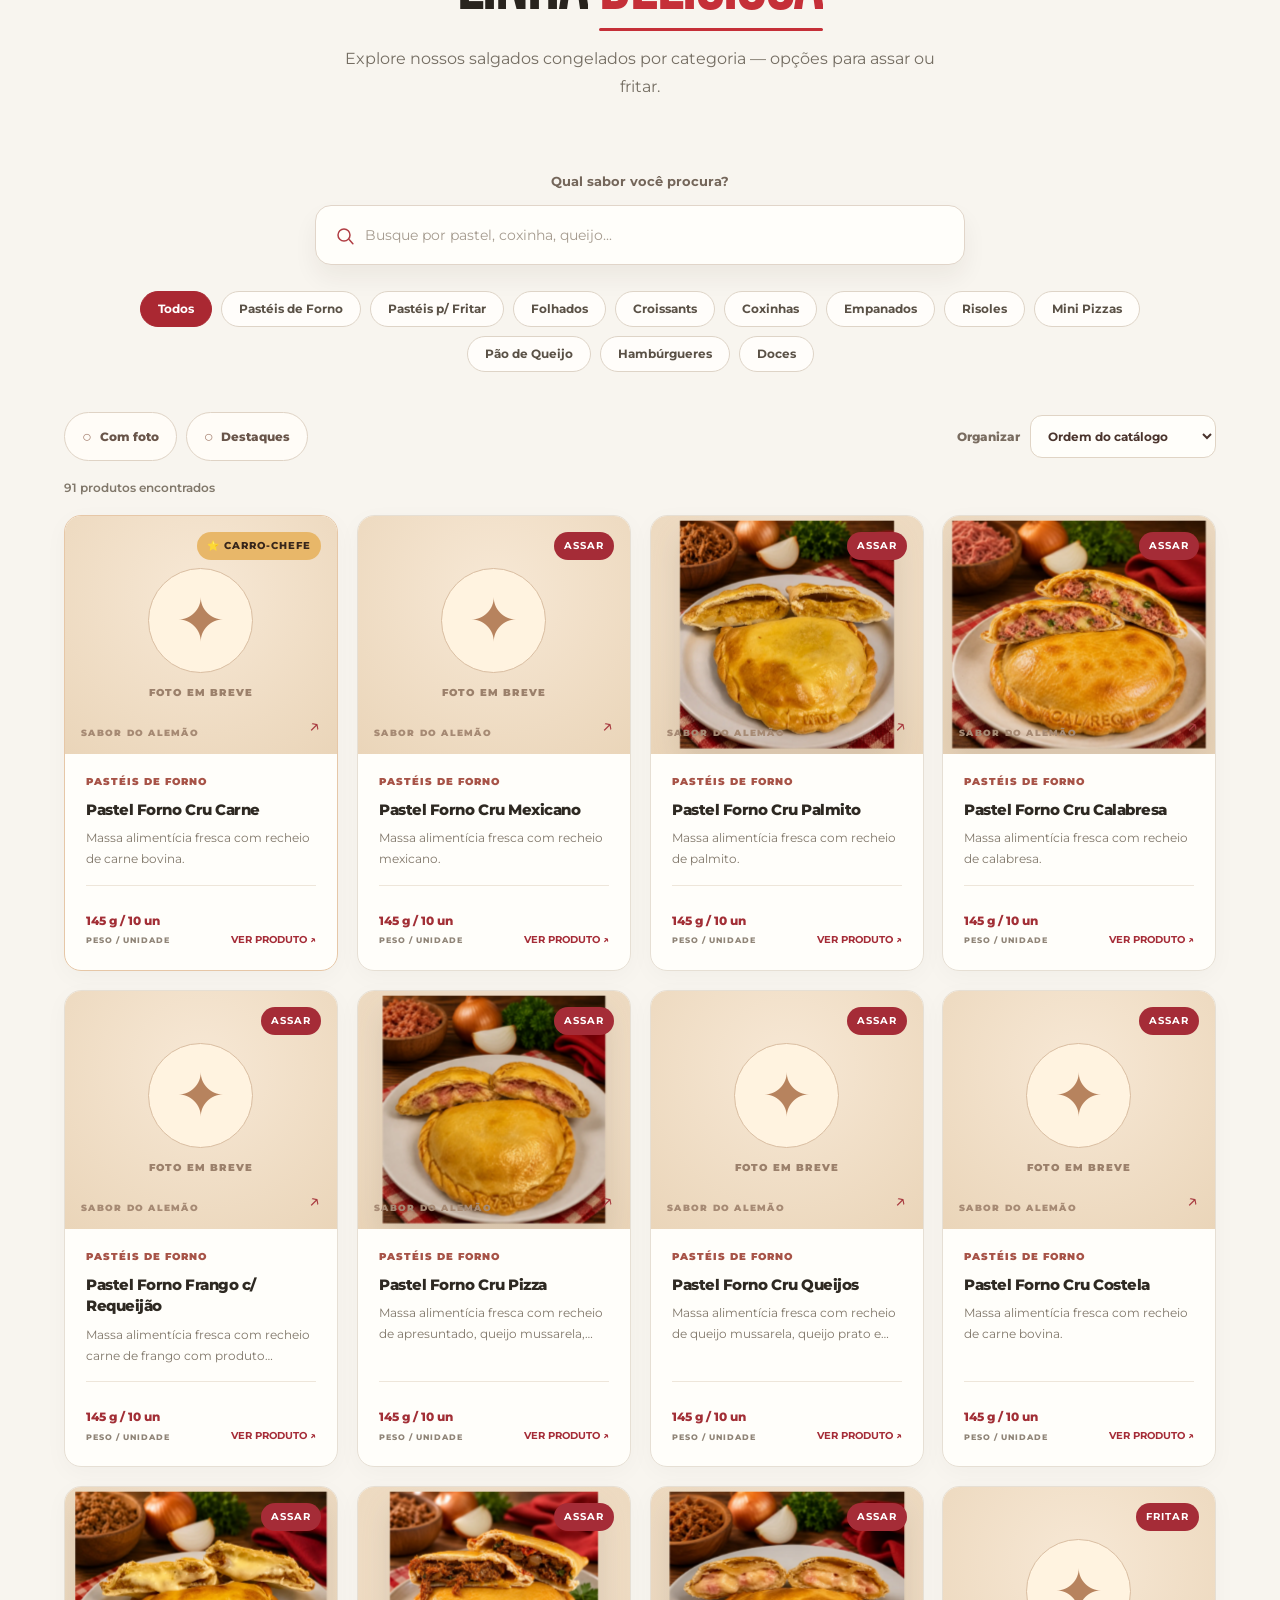
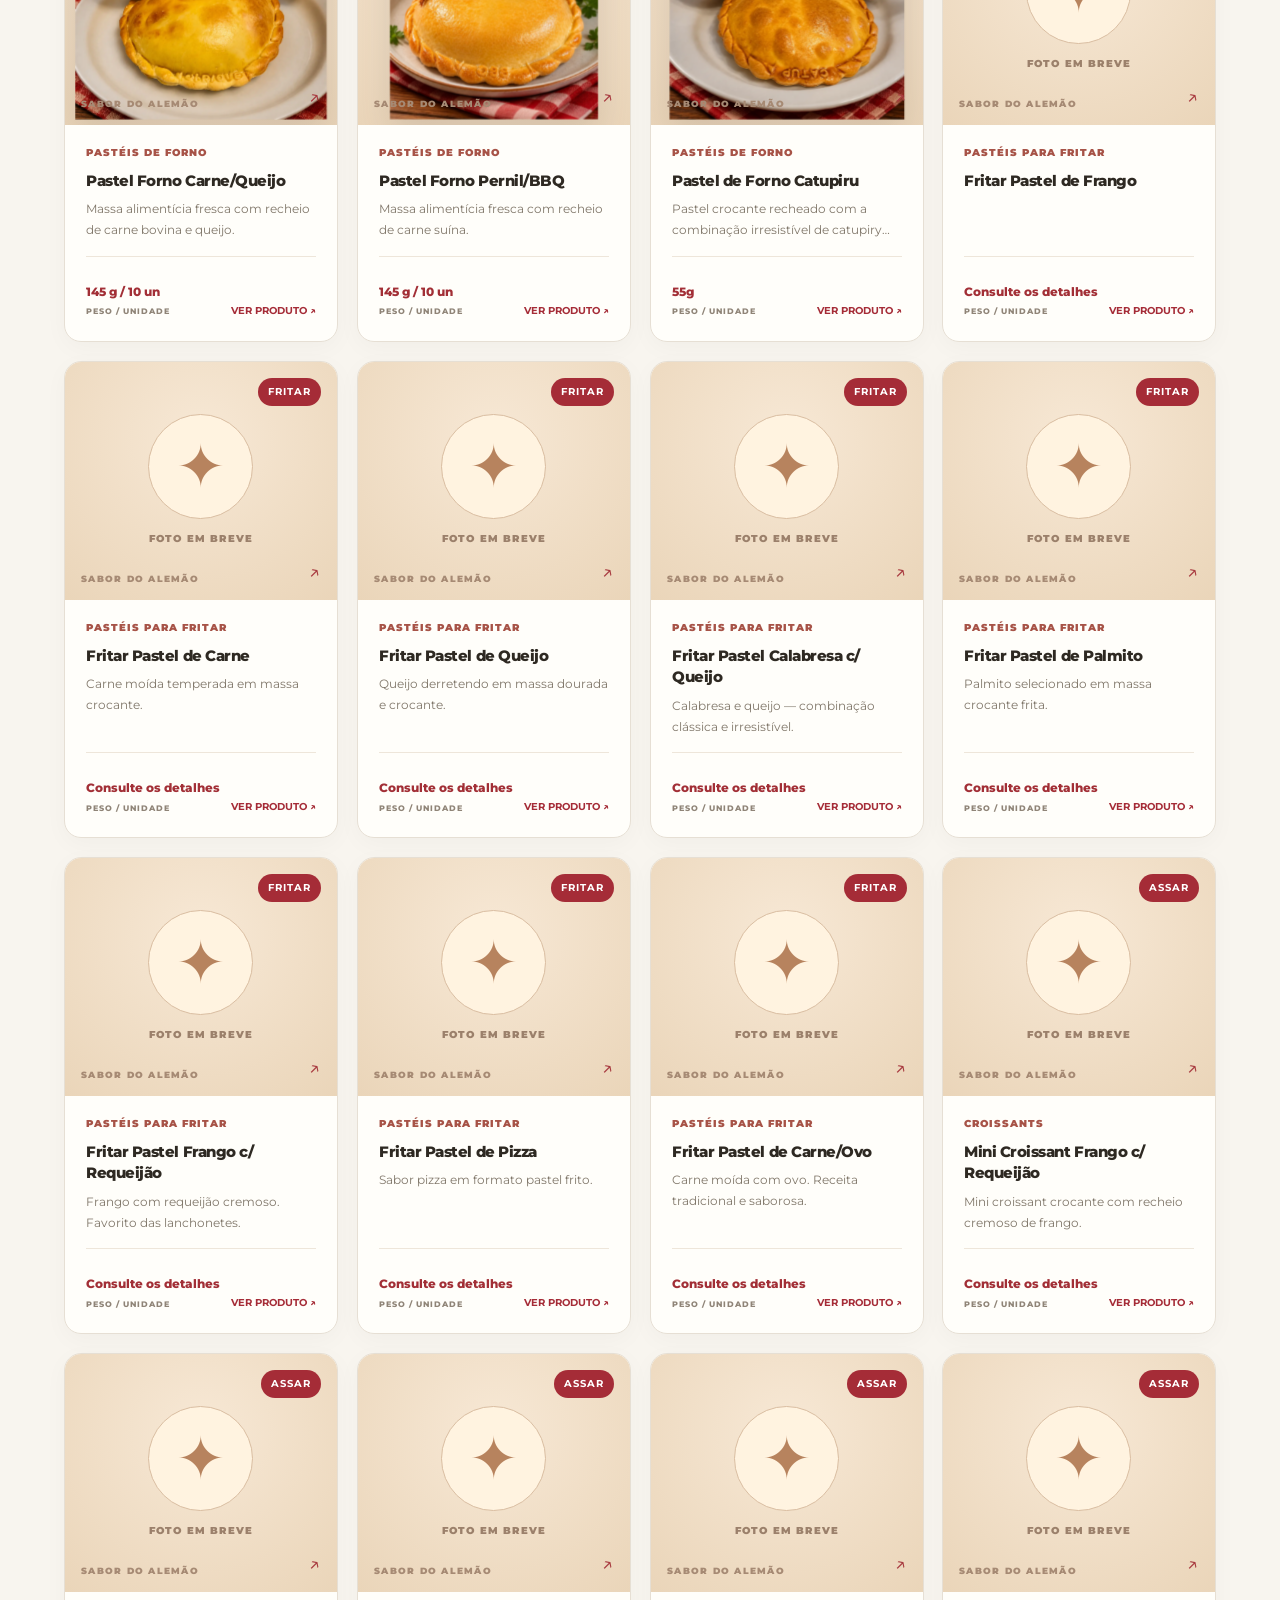
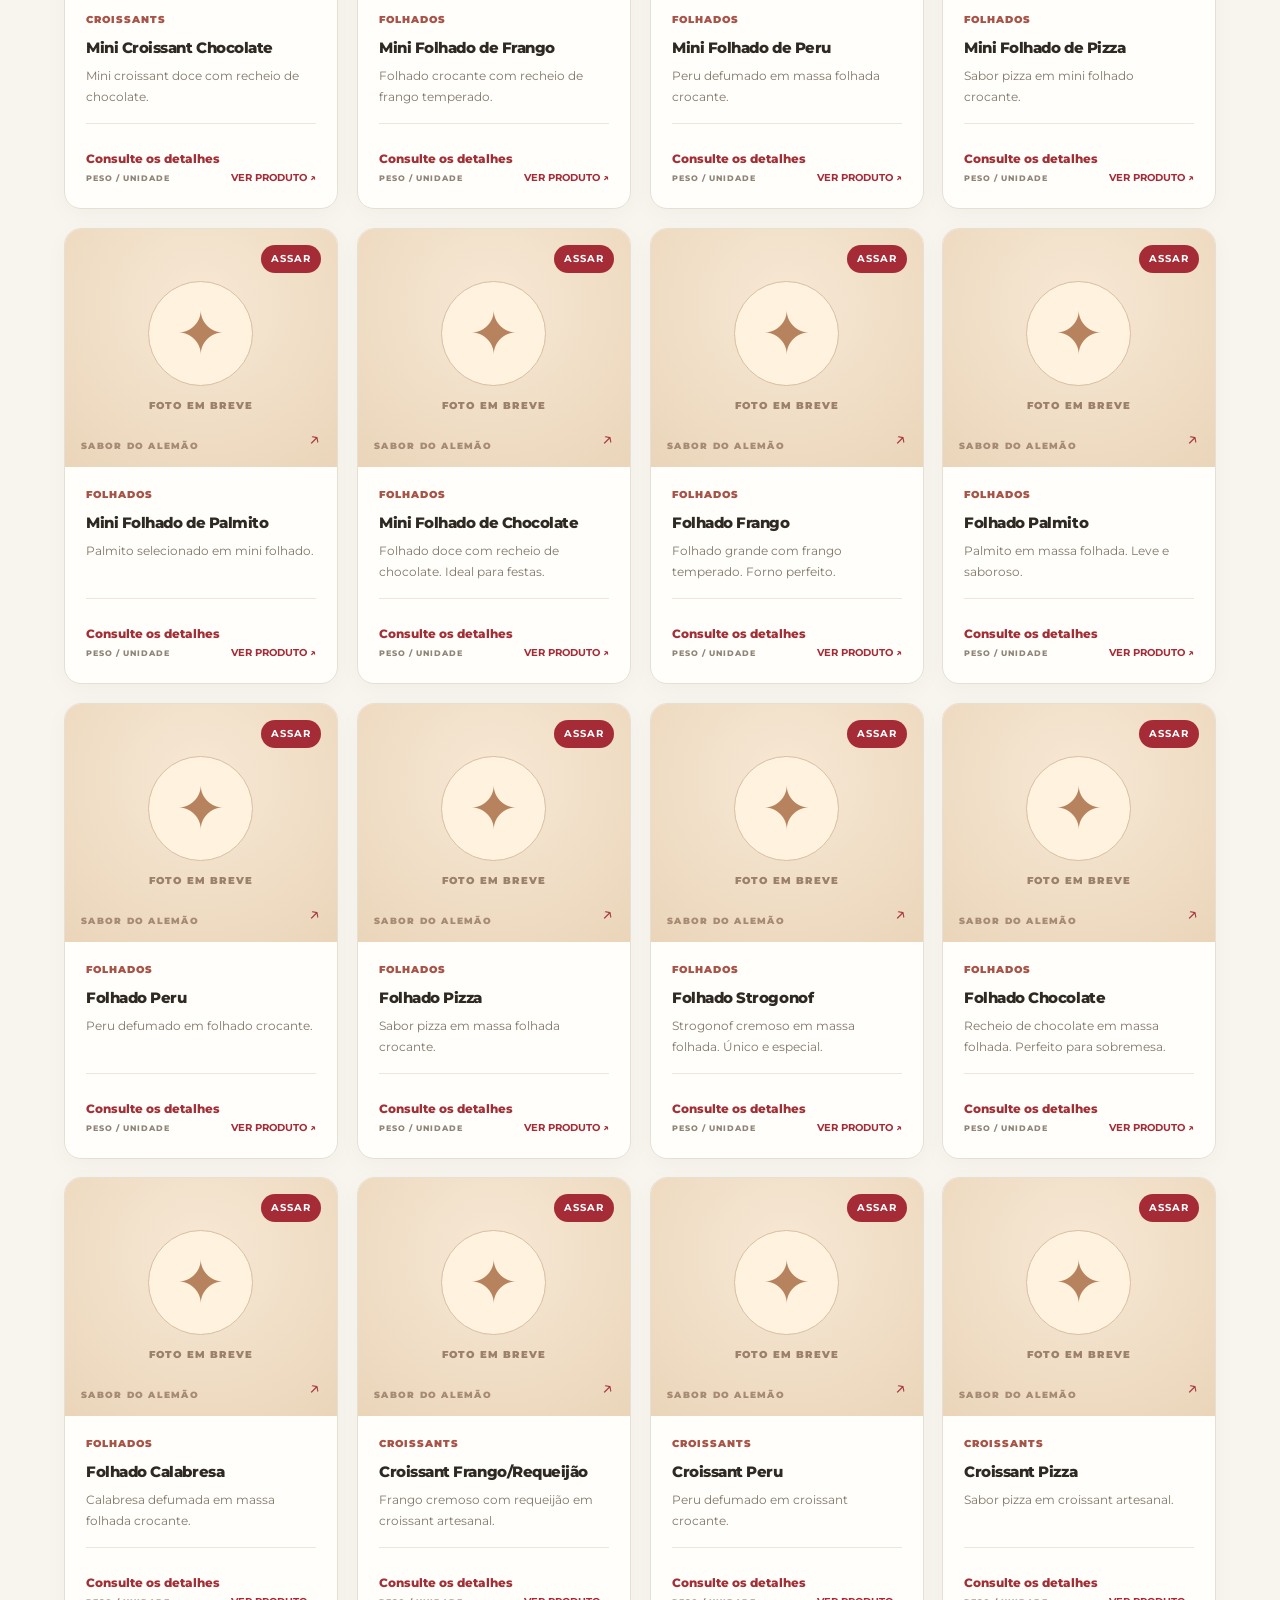
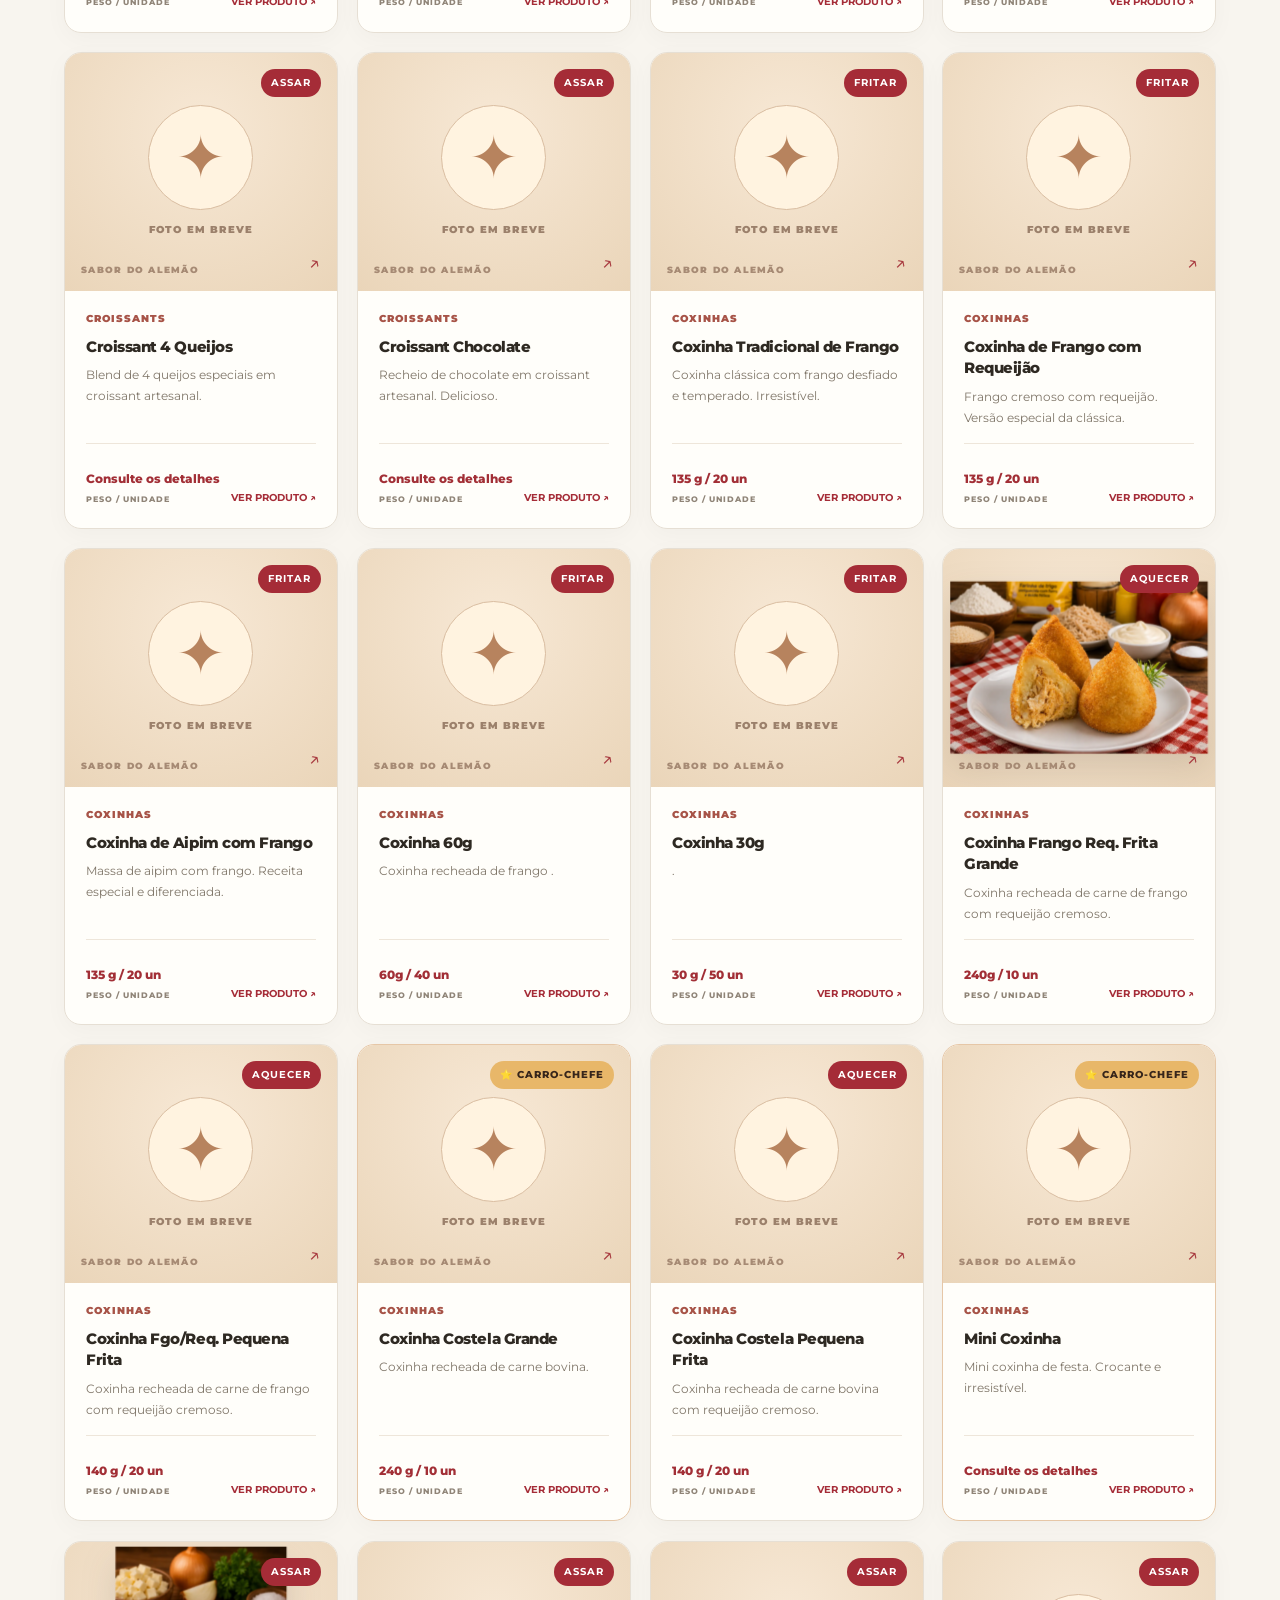
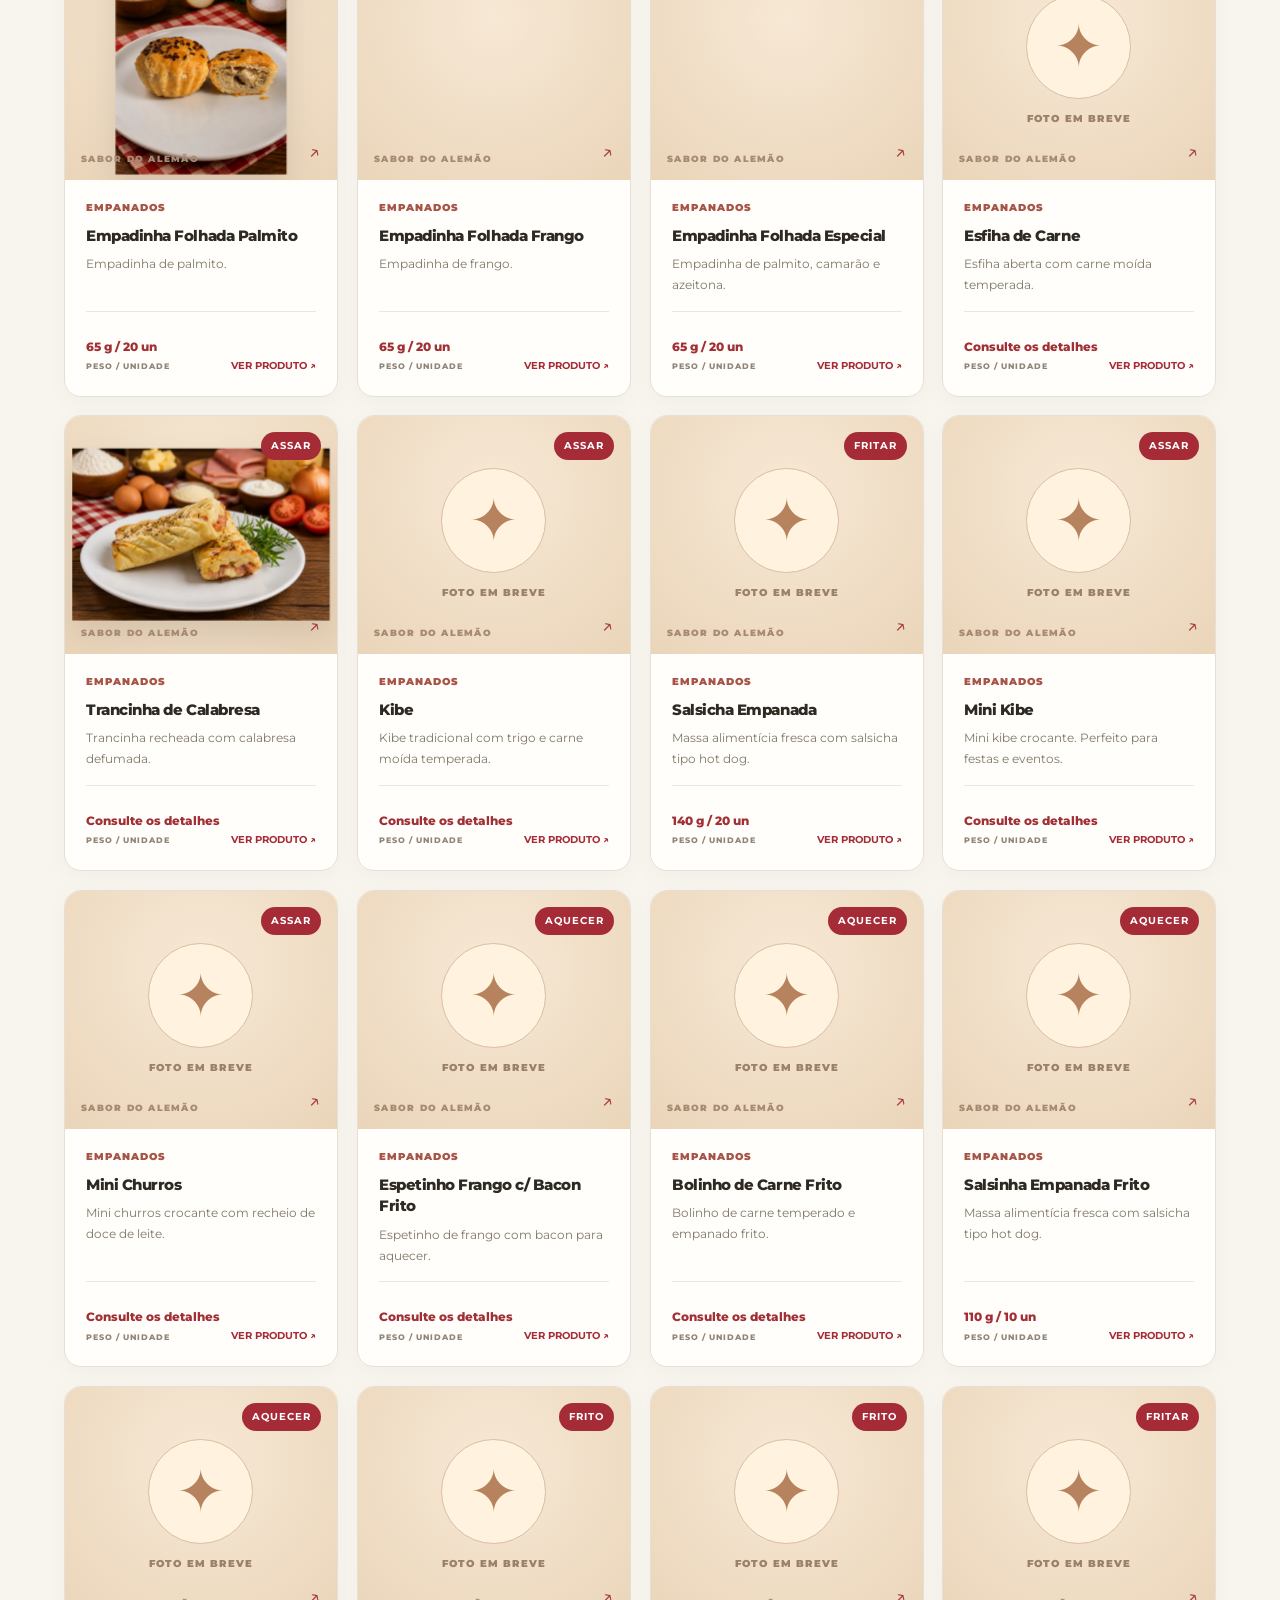
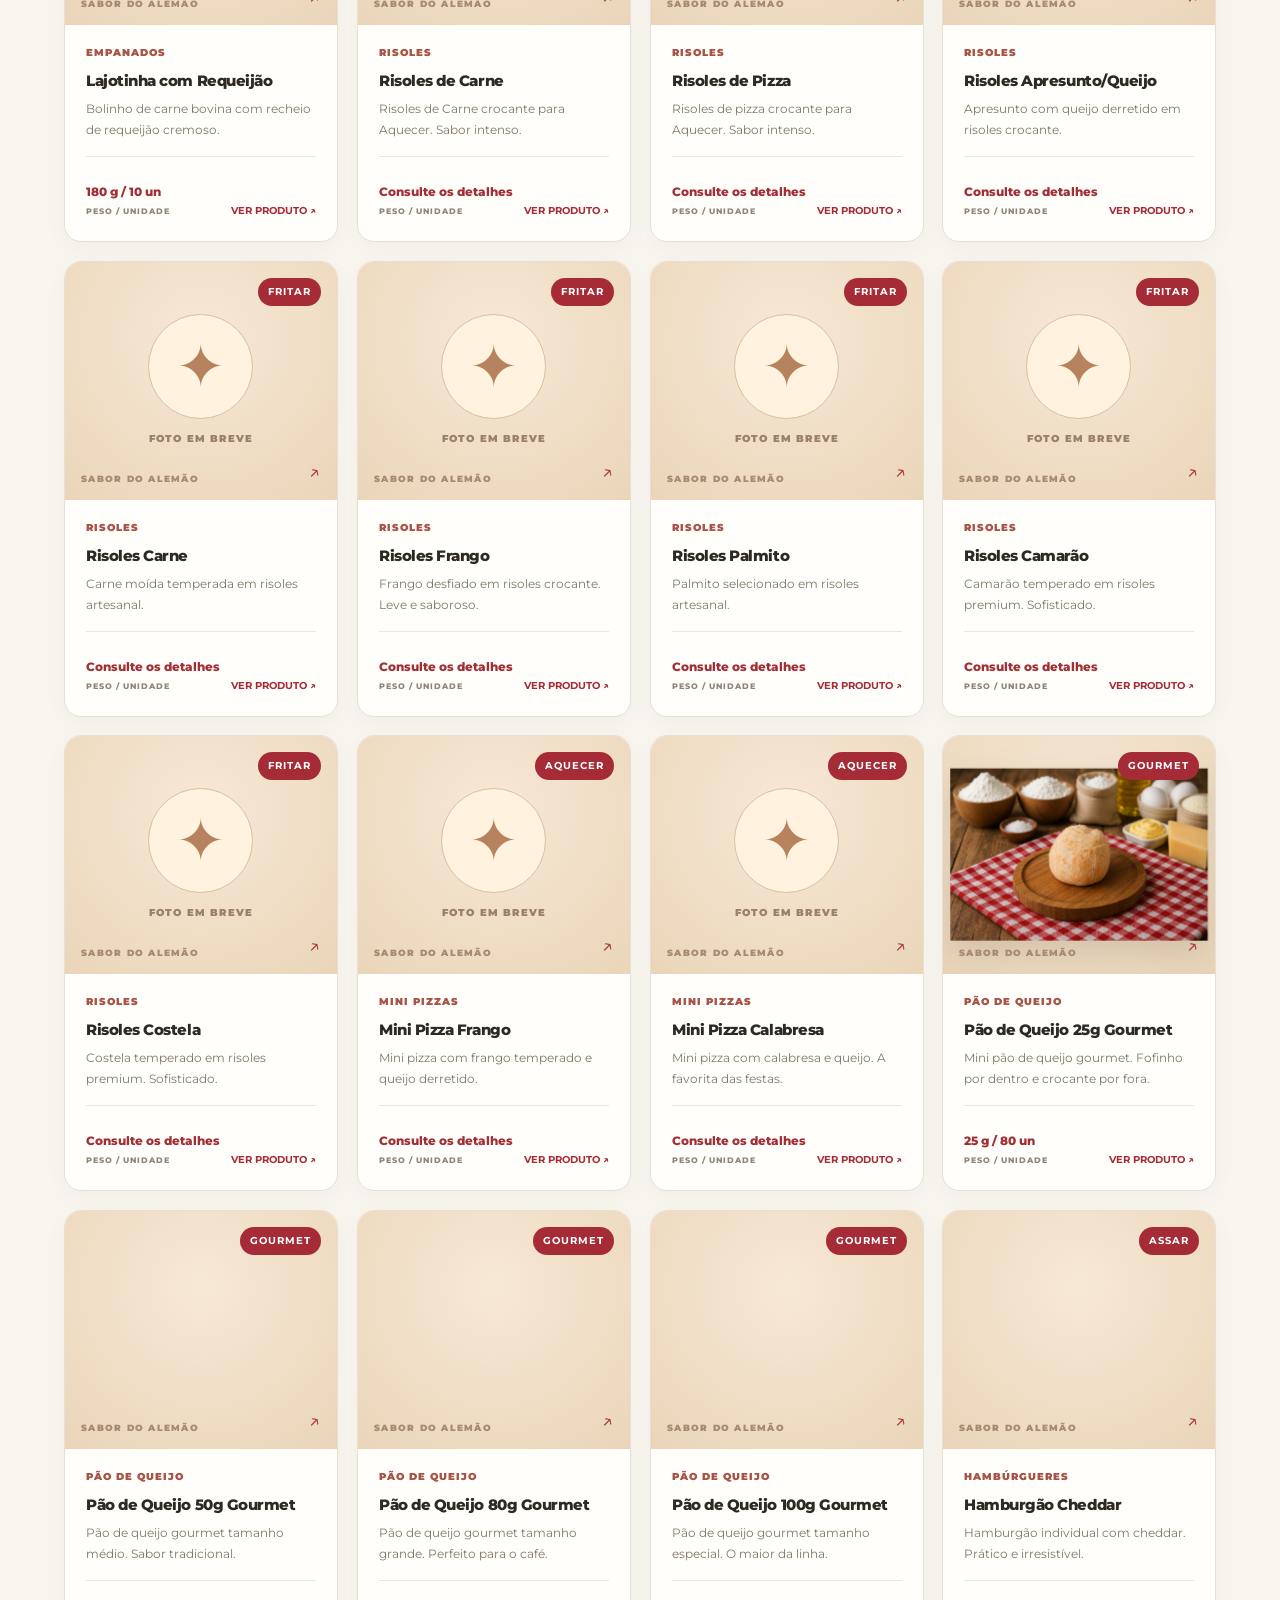
==== commit 11da052d: "feat: link product modal to V9 lead form and align homepage privacy disclosures" ====
--- a/index.html
+++ b/index.html
@@ -635,16 +635,17 @@
             <p>A <strong>Sabor do Alemão®</strong> é uma indústria e distribuidora de salgados congelados, sediada em Joinville, Santa Catarina, Brasil. Este site tem fins institucionais e comerciais, apresentando nossos produtos e facilitando o contato com revendedores e parceiros.</p>
 
             <h3>2. Quais dados coletamos</h3>
-            <p>Ao preencher o formulário de pedido em nosso site, coletamos voluntariamente as seguintes informações:</p>
+            <p>A página de atendimento comercial prepara uma mensagem para sua revisão. Se você optar por enviá-la pelo WhatsApp, poderá compartilhar:</p>
             <ul>
-                <li>Nome ou razão social</li>
+                <li>Nome ou nome do estabelecimento</li>
                 <li>Número de WhatsApp</li>
                 <li>Cidade e estado</li>
+                <li>Produto específico de interesse (opcional)</li>
                 <li>Tipo de negócio</li>
                 <li>Produtos de interesse</li>
                 <li>Observações adicionais fornecidas pelo usuário</li>
             </ul>
-            <p>Não coletamos dados de pagamento, senhas ou informações sensíveis.</p>
+            <p>O formulário de contato não solicita CPF/CNPJ, informações de pagamento ou senhas. Você também pode informar voluntariamente seu tipo de negócio e observações comerciais.</p>
 
             <h3>3. Como usamos seus dados</h3>
             <p>Os dados informados são utilizados exclusivamente para:</p>
@@ -656,7 +657,7 @@
             <p>Não compartilhamos suas informações com terceiros para fins publicitários.</p>
 
             <h3>4. Como os dados trafegam</h3>
-            <p>As informações preenchidas no formulário são transmitidas diretamente via WhatsApp, através do aplicativo instalado no seu dispositivo. Não armazenamos esses dados em servidores próprios — o envio ocorre entre você e nosso número comercial.</p>
+            <p>O formulário comercial prepara uma mensagem localmente, que você pode editar antes de abrir o WhatsApp. Nada é enviado automaticamente pelo formulário. O envio ocorre somente se você confirmar a mensagem na conversa; a partir daí, o WhatsApp tratará os dados conforme suas próprias políticas. A consulta ao catálogo de produtos é feita pela página no navegador.</p>
 
             <h3>5. Seus direitos (LGPD)</h3>
             <p>Conforme a Lei Geral de Proteção de Dados (Lei nº 13.709/2018), você tem direito a:</p>
@@ -721,6 +722,7 @@
             <div class="prod-v2-contact">
                 <div><strong>Gostou deste produto?</strong><span>Consulte nossa equipe sobre disponibilidade e condições comerciais.</span></div>
                 <a id="prodWhatsApp" class="prod-v2-whatsapp" target="_blank" rel="noopener noreferrer" href="https://wa.me/5547999743400">Consultar no WhatsApp <span aria-hidden="true">↗</span></a>
+                <a id="prodSolicitarContato" class="prod-v2-form-link" href="formulario-sabor-do-alemao.html">Solicitar atendimento comercial <span aria-hidden="true">↗</span></a>
             </div>
 
             <div class="prod-info-grid">
--- a/css/catalog-v2.css
+++ b/css/catalog-v2.css
@@ -0,0 +1,95 @@
+/* Catálogo Premium V2 — acabamento visual isolado do restante do site. */
+.catalog-v2-controls{max-width:1380px;margin:0 auto 17px;display:flex;align-items:center;justify-content:space-between;gap:15px;flex-wrap:wrap}
+.catalog-v2-switches{display:flex;gap:9px;flex-wrap:wrap}
+.catalog-v2-chip{display:inline-flex;align-items:center;cursor:pointer}
+.catalog-v2-chip input{position:absolute;opacity:0;width:1px;height:1px}
+.catalog-v2-chip span{display:inline-flex;align-items:center;gap:8px;border:1px solid #dfd3c5;border-radius:30px;color:#69554a;background:#fffcf7;font-size:.76rem;font-weight:800;padding:11px 17px;transition:background .2s,border-color .2s,color .2s}
+.catalog-v2-chip span:before{content:'○';font-size:1rem;color:#a68272}
+.catalog-v2-chip input:checked+span{background:#a32935;color:white;border-color:#a32935}
+.catalog-v2-chip input:checked+span:before{content:'✓';color:white}
+.catalog-v2-chip input:focus-visible+span{outline:3px solid #d78d6e;outline-offset:3px}
+.catalog-v2-sort-label{display:flex;align-items:center;gap:10px;color:#796c60;font-size:.76rem;font-weight:800}
+.catalog-v2-sort-label select{font:700 .76rem 'Montserrat',sans-serif;color:#4a342d;background:#fffefa;border:1px solid #e0d4c5;padding:12px 31px 12px 13px;border-radius:12px;max-width:100%;cursor:pointer}
+.catalog-v2-meta{width:min(1380px,100%);margin:0 auto 18px;display:flex;align-items:center;justify-content:space-between;gap:12px}
+.catalog-v2-meta .catalog-count{margin:0;text-align:left}
+.catalog-v2-reset{border:0;background:transparent;color:#a42936;cursor:pointer;font:800 .71rem 'Montserrat',sans-serif;text-decoration:underline;text-underline-offset:5px;padding:7px}
+.catalog-v2-reset[hidden]{display:none}
+.produto-card-v2{isolation:isolate;min-width:0;overflow:hidden;outline-offset:3px}
+.produto-card-v2 .produto-image{height:238px;background:radial-gradient(circle at 50% 32%,#f7e8d5,#ead5b9)!important;position:relative}
+.produto-card-v2 .produto-image img{position:relative;z-index:1;max-width:92%;max-height:93%;width:100%;height:100%;object-fit:contain!important;filter:drop-shadow(0 14px 17px rgba(63,42,28,.15));border-radius:0!important}
+.produto-card-v2 .produto-v2-image-caption{position:absolute;left:16px;bottom:14px;font-size:.56rem;letter-spacing:.14em;font-weight:900;color:#a68a74;z-index:2}
+.produto-card-v2 .produto-badge{z-index:3}
+.produto-v2-photo-corner{position:absolute;right:16px;bottom:12px;z-index:2;color:#a83b40;font-size:1.3rem}
+.produto-v2-sem-foto{display:flex;align-items:center;justify-content:center;flex-direction:column;gap:12px;width:100%;height:100%;color:#9b806b}
+.produto-v2-sem-foto .produto-v2-glyph{display:grid;place-items:center;width:105px;height:105px;border:1px solid #d9bda1;border-radius:50%;background:#fff3e0;color:#b7835e;font-family:Georgia,serif;font-size:3.7rem}
+.produto-v2-sem-foto>span:last-child{font-size:.63rem;font-weight:900;letter-spacing:.12em}
+.produto-card-v2 .produto-info{padding:20px 21px 22px}
+.produto-card-v2 .produto-v2-category{text-transform:uppercase;letter-spacing:.1em;color:#a75347;font-size:.62rem;font-weight:900;margin-bottom:9px}
+.produto-card-v2 .produto-info h3{font-size:.96rem;line-height:1.4}
+.produto-card-v2 .produto-info p{display:-webkit-box;-webkit-box-orient:vertical;-webkit-line-clamp:2;overflow:hidden;min-height:2.45em;font-size:.76rem}
+.produto-card-v2 .produto-info .preco{display:flex;align-items:end;justify-content:space-between;gap:10px}
+.produto-card-v2 .card-ver-mais{font-size:.63rem;white-space:nowrap;margin-top:10px;letter-spacing:0!important}
+.produto-card-v2 .preco-tag{font-size:.73rem}
+.produto-card-v2 .preco-tag small{font-size:.52rem}
+.prod-overlay{background:rgba(26,16,14,.81);backdrop-filter:blur(13px);padding:22px}
+.prod-overlay .prod-modal{max-width:1130px;max-height:min(91dvh,900px);grid-template-columns:minmax(0,.95fr) minmax(0,1.05fr);grid-template-areas:"visual details";align-items:start;overflow-x:hidden;overflow-y:auto;overscroll-behavior:contain;background:#fffaf3;border:1px solid #e9d9c8;border-radius:25px;box-shadow:0 35px 120px rgba(0,0,0,.35)}
+.prod-overlay .prod-esquerda{grid-area:visual;min-width:0;min-height:0;background:linear-gradient(150deg,#f6e5cd,#f0d7b7);border-right:1px solid #e0cbb3;padding:35px 25px;gap:11px}
+.prod-overlay .prod-foto{width:100%;max-width:480px;aspect-ratio:1/1;background:radial-gradient(circle,#faebd5,#e5c5a3);border:1px solid #ead6c1;border-radius:20px}
+.prod-overlay .prod-foto img{object-fit:contain;max-width:94%;max-height:94%;inset:3%;width:94%;height:94%;border-radius:15px;filter:drop-shadow(0 18px 22px #66422b33)}
+.prod-overlay .prod-foto-placeholder{color:#986c54}
+.prod-overlay .prod-v2-placeholder-icon{font:5rem Georgia,serif;color:#a97757}
+/* O botao deve ficar fora do fluxo do grid: sticky criava uma terceira celula invisivel. */
+.prod-overlay .prod-fechar{position:absolute;top:14px;right:14px;float:none;margin:0;width:40px;height:40px;border-radius:50%;background:#8c2832;color:#fff;border:0;z-index:15}
+.prod-overlay .prod-direita{grid-area:details;min-width:0;padding:48px 42px 38px;overflow:visible}
+.prod-overlay .prod-categoria{color:#a23c40;font-size:.7rem;letter-spacing:.13em}
+.prod-overlay .prod-nome{color:#30251e;font-family:'Montserrat',sans-serif;font-size:clamp(1.6rem,3vw,2.7rem);line-height:1.16;letter-spacing:-.035em}
+.prod-overlay .prod-desc-modal{color:#7c7167;font-size:.88rem}
+.prod-overlay .prod-info-item{background:#fffdf8;border:1px solid #e8ddcf;border-radius:13px;padding:13px 14px}
+.prod-overlay .prod-info-label{color:#997b68;font-size:.61rem}
+.prod-overlay .prod-info-val{color:#382c23;font-size:.85rem}
+.prod-overlay .prod-section{border-top:1px solid #e5d8c8}
+.prod-overlay .prod-section h4{color:#40302b}
+.prod-overlay .prod-preparo li,.prod-overlay .prod-ingredientes{color:#685b51}
+.prod-overlay .prod-info-grid{margin-bottom:24px}
+.prod-overlay .prod-badge-modal{color:#8e353c;background:#fffbf4;border-color:#d4ae9e}
+.prod-overlay .prod-codigo-item{color:#8c4141}
+.prod-overlay .prod-tag-item{color:#695047;background:#fff7eb;border-color:#e6c9b2}
+.prod-overlay .prod-dot{background:#ae9c8d}
+.prod-overlay .prod-dot.active{background:#a62935}
+.prod-overlay .prod-galeria-seta{background:#822d35}
+.prod-overlay .prod-thumb{border-radius:9px}
+.prod-overlay .prod-thumb.active{border-color:#a62935}
+.prod-v2-contact{display:flex;flex-direction:column;gap:13px;background:#fff2df;border:1px solid #efd5b5;border-radius:16px;padding:17px 19px;margin:0 0 24px}
+.prod-v2-contact strong{display:block;font-size:.84rem;color:#382820;margin-bottom:4px}
+.prod-v2-contact span{display:block;font-size:.71rem;line-height:1.5;color:#796354}
+.prod-v2-whatsapp{display:inline-flex;justify-content:center;align-items:center;gap:9px;padding:12px 18px;color:white!important;background:#287d4d;border-radius:11px;font-weight:900;font-size:.76rem;text-align:center;text-decoration:none;transition:background .2s}
+.prod-v2-whatsapp:hover{background:#1c6340}
+.prod-v2-whatsapp span{display:inline;color:inherit;font-size:1rem}
+.prod-overlay .prod-nutri{display:block;overflow-x:auto}
+.prod-overlay .prod-nutri>div{margin:0!important;padding:0!important;overflow-x:auto!important}
+.prod-overlay .prod-nutri table{min-width:410px;background:white;color:#292423}
+.prod-overlay .prod-nutri table thead{color:white}
+@media(max-width:800px){
+ .prod-overlay .prod-modal{grid-template-columns:minmax(0,1fr);grid-template-areas:"visual" "details";max-height:94dvh;overflow-x:hidden;overflow-y:auto}
+ .prod-overlay .prod-esquerda{padding:22px;border-right:0;border-bottom:1px solid #e8d8c5}
+ .prod-overlay .prod-foto{max-width:360px}
+ .prod-overlay .prod-direita{padding:27px 25px 35px}
+ .prod-overlay .prod-fechar{position:absolute;right:12px;top:12px;margin:0}
+}
+@media(max-width:620px){
+ .catalog-v2-controls{align-items:stretch;gap:13px}
+ .catalog-v2-sort-label{justify-content:space-between;width:100%}
+ .catalog-v2-sort-label select{flex:1}
+ .produto-card-v2 .produto-image{height:170px}
+ .produto-card-v2 .produto-info{padding:14px 13px}
+ .produto-card-v2 .produto-info .preco{flex-wrap:wrap;gap:2px}
+ .produto-card-v2 .produto-v2-category{font-size:.55rem}
+ .produto-card-v2 .produto-info h3{font-size:.82rem}
+ .produto-card-v2 .card-ver-mais{font-size:.56rem}
+ .produto-v2-sem-foto .produto-v2-glyph{height:74px;width:74px;font-size:2.8rem}
+ .prod-overlay{padding:8px}
+ .prod-overlay .prod-modal{border-radius:18px}
+ .prod-overlay .prod-direita{padding:24px 18px}
+ .prod-overlay .prod-info-grid{grid-template-columns:1fr 1fr;gap:8px}
+}
+@media(prefers-reduced-motion:reduce){.produto-card-v2,.produto-card-v2 img,.prod-v2-whatsapp{transition:none!important}}
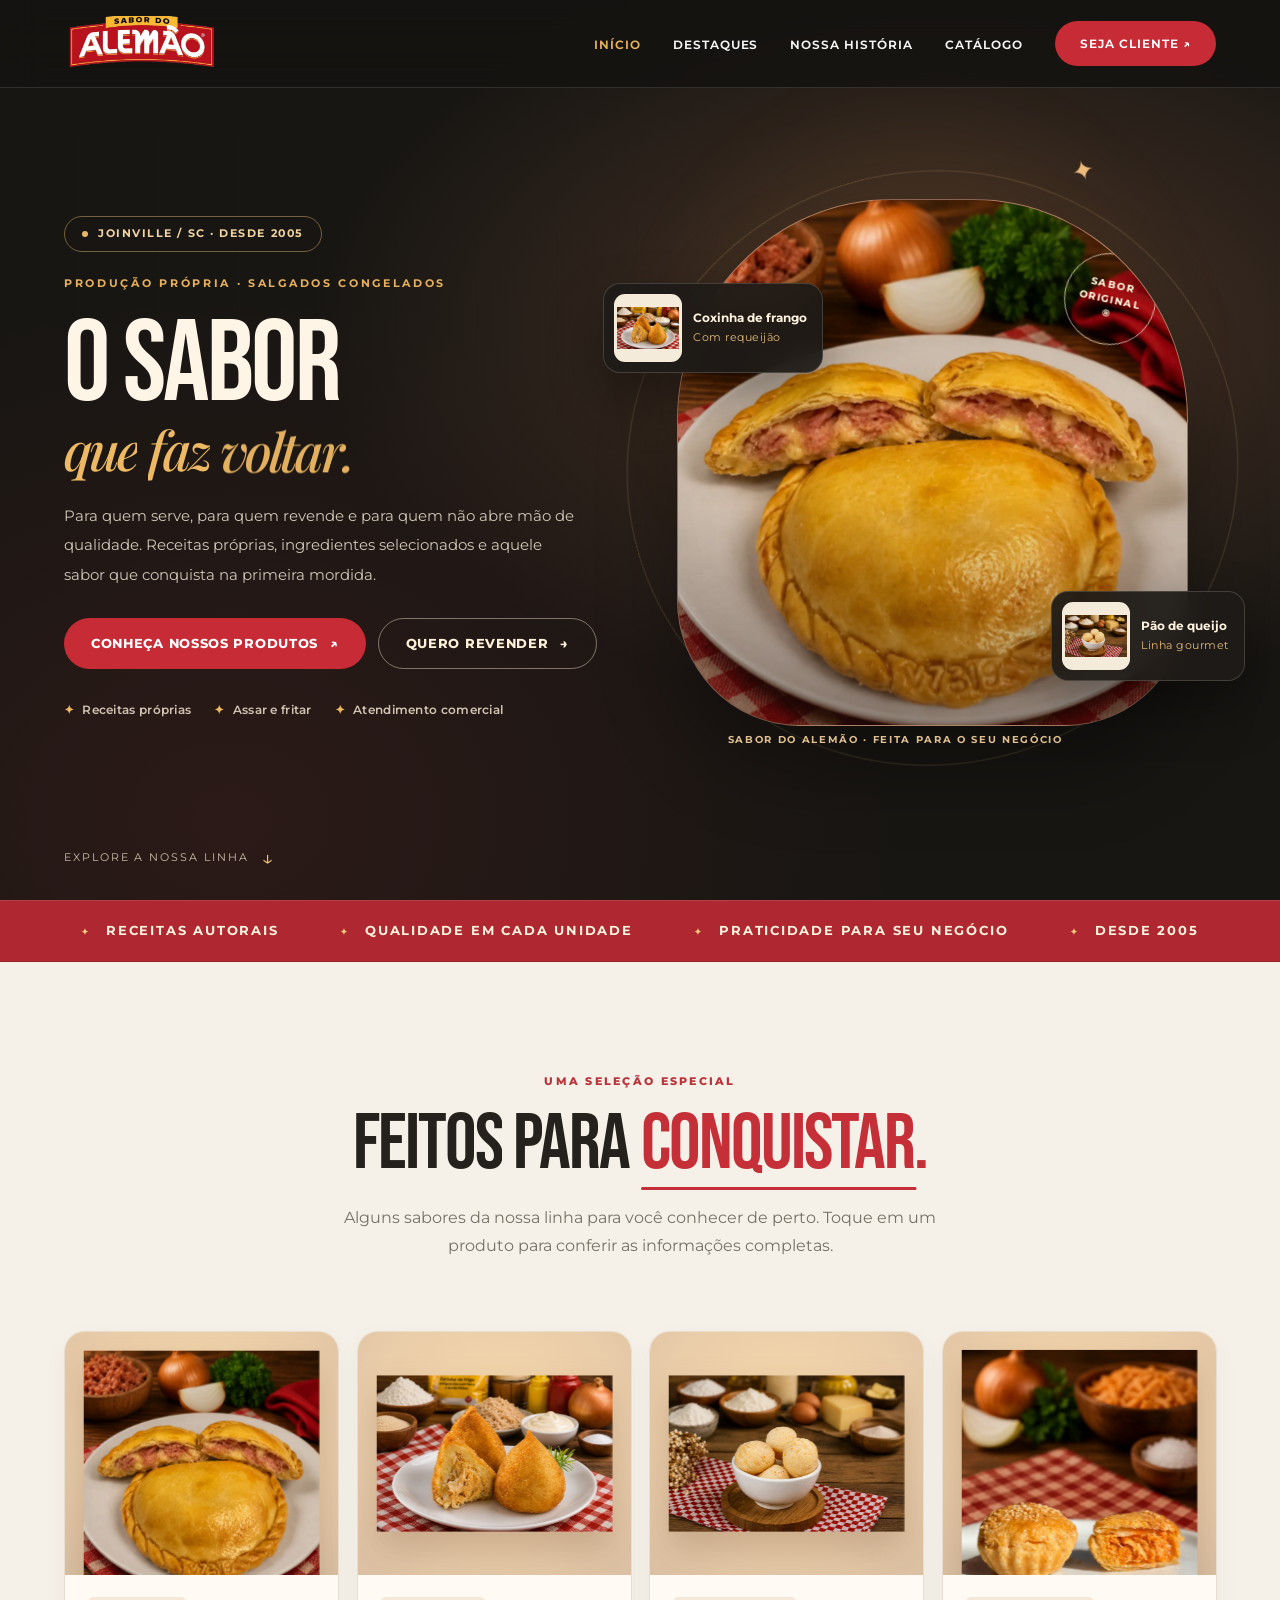
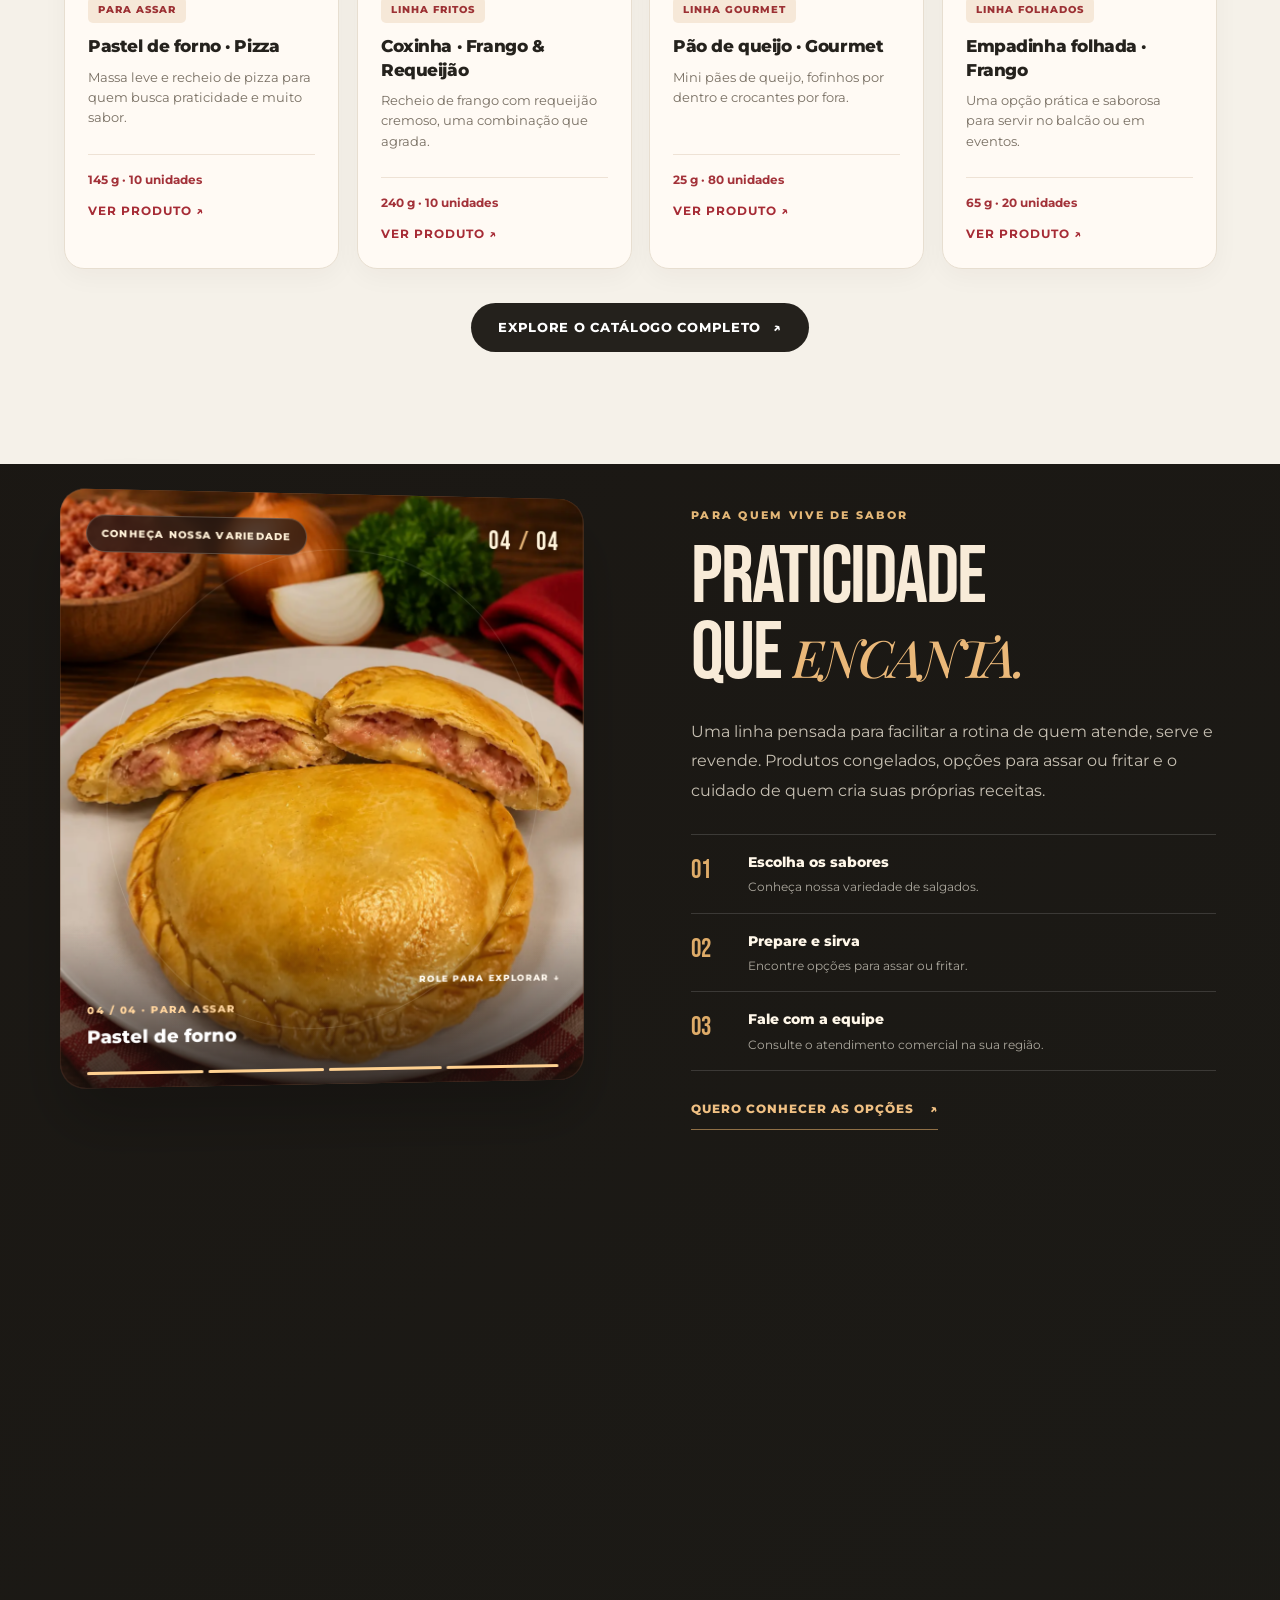
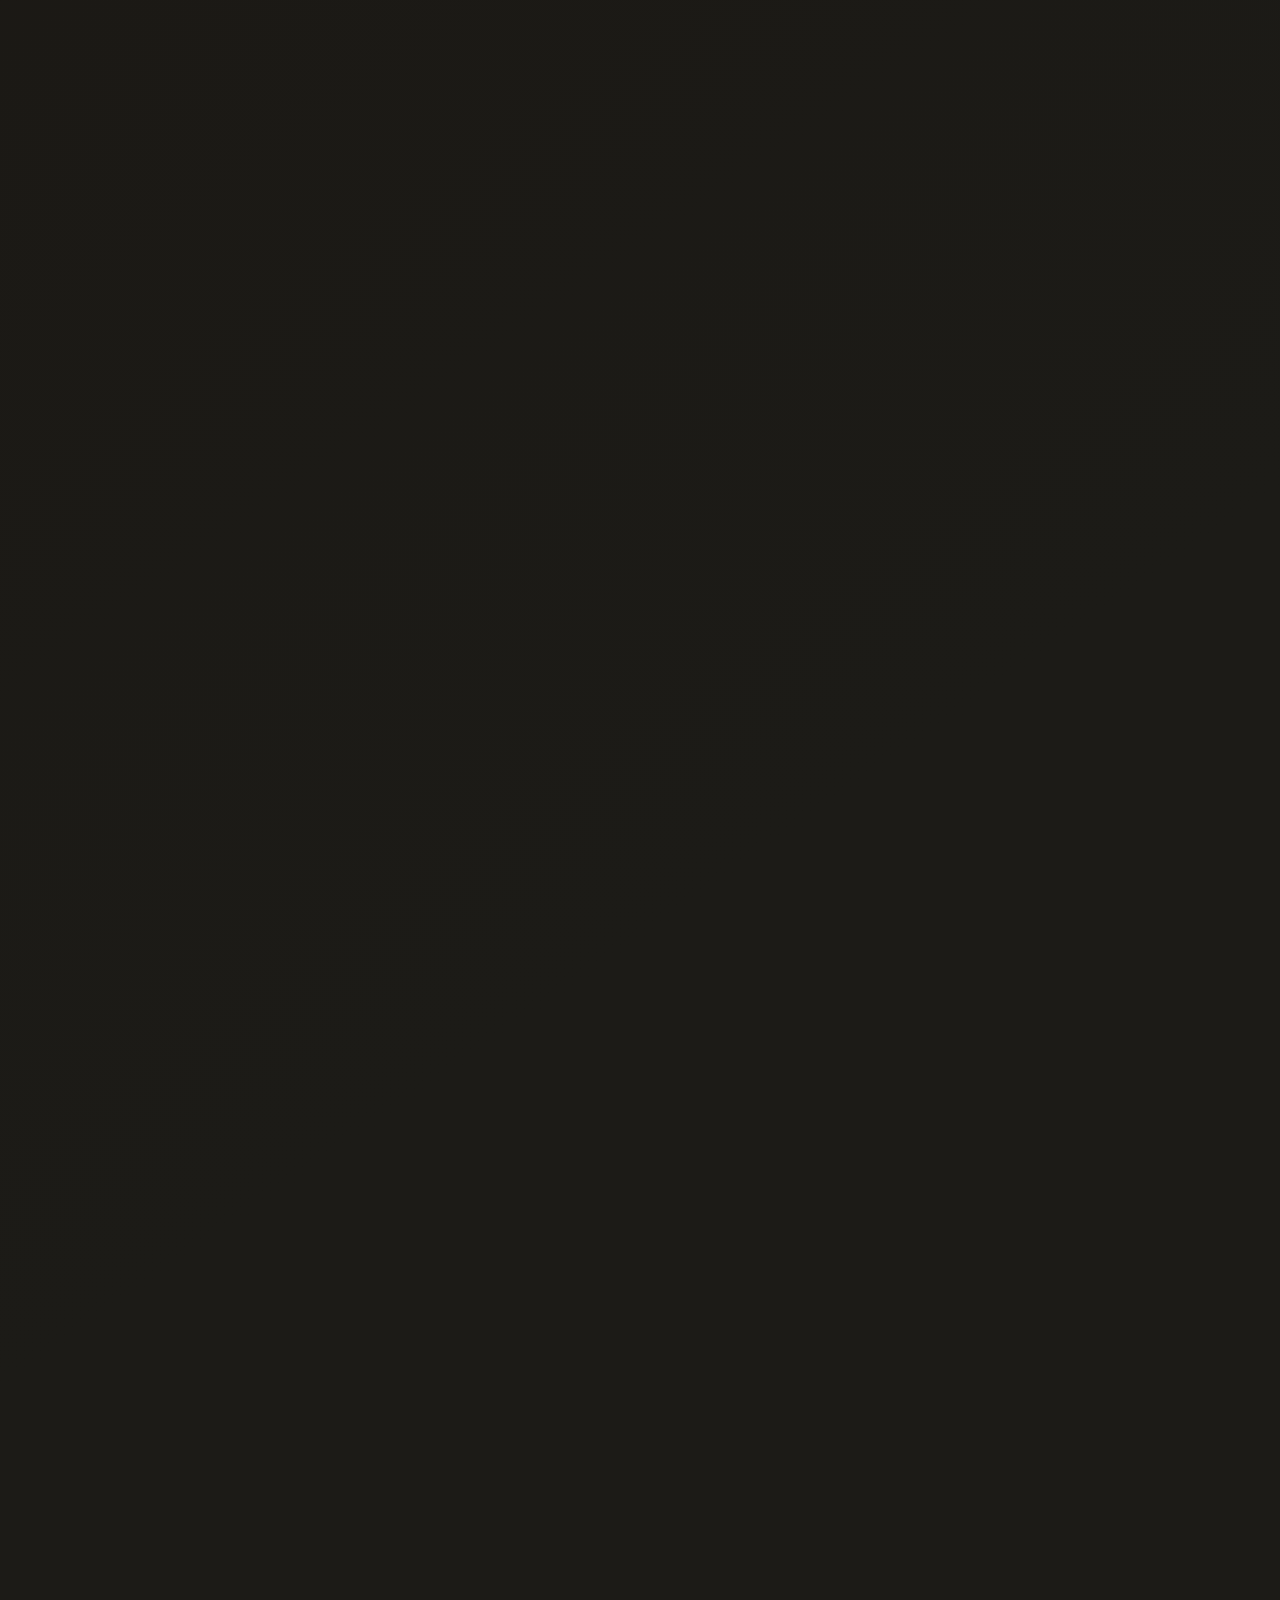
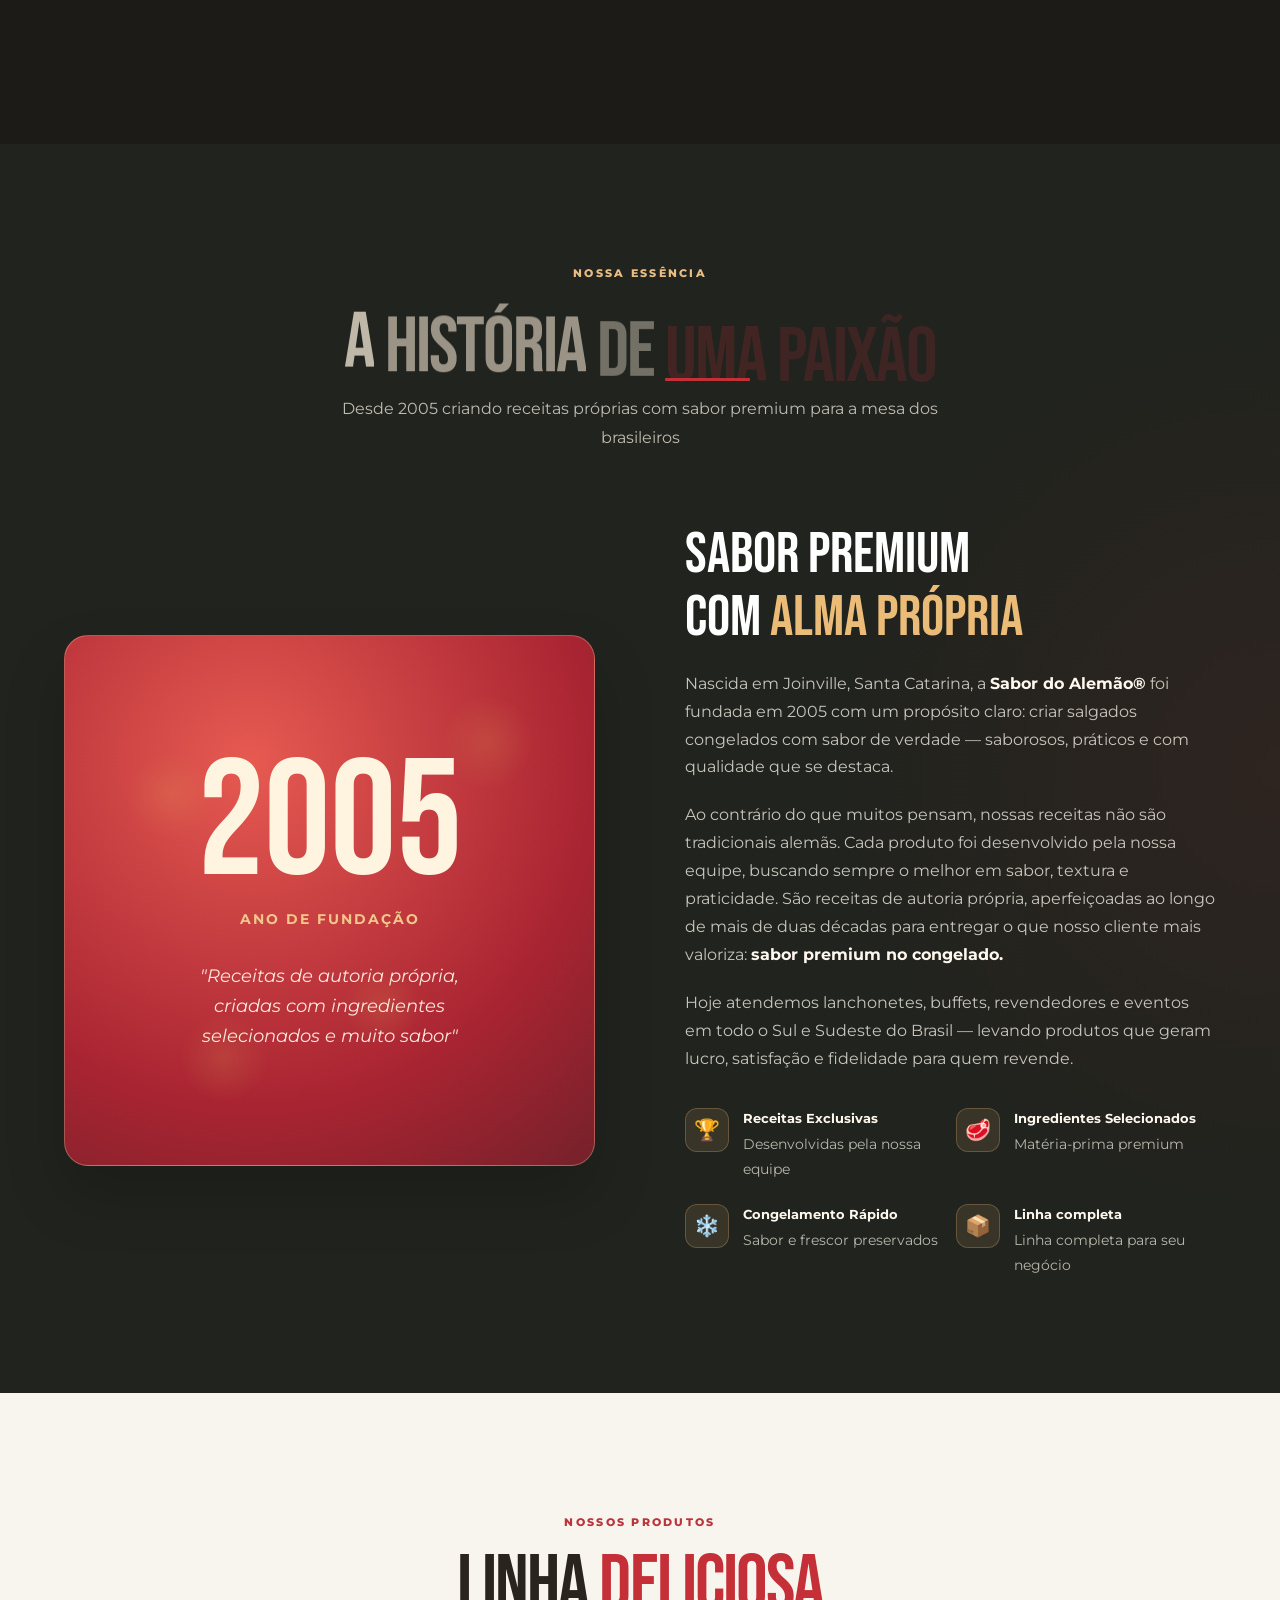
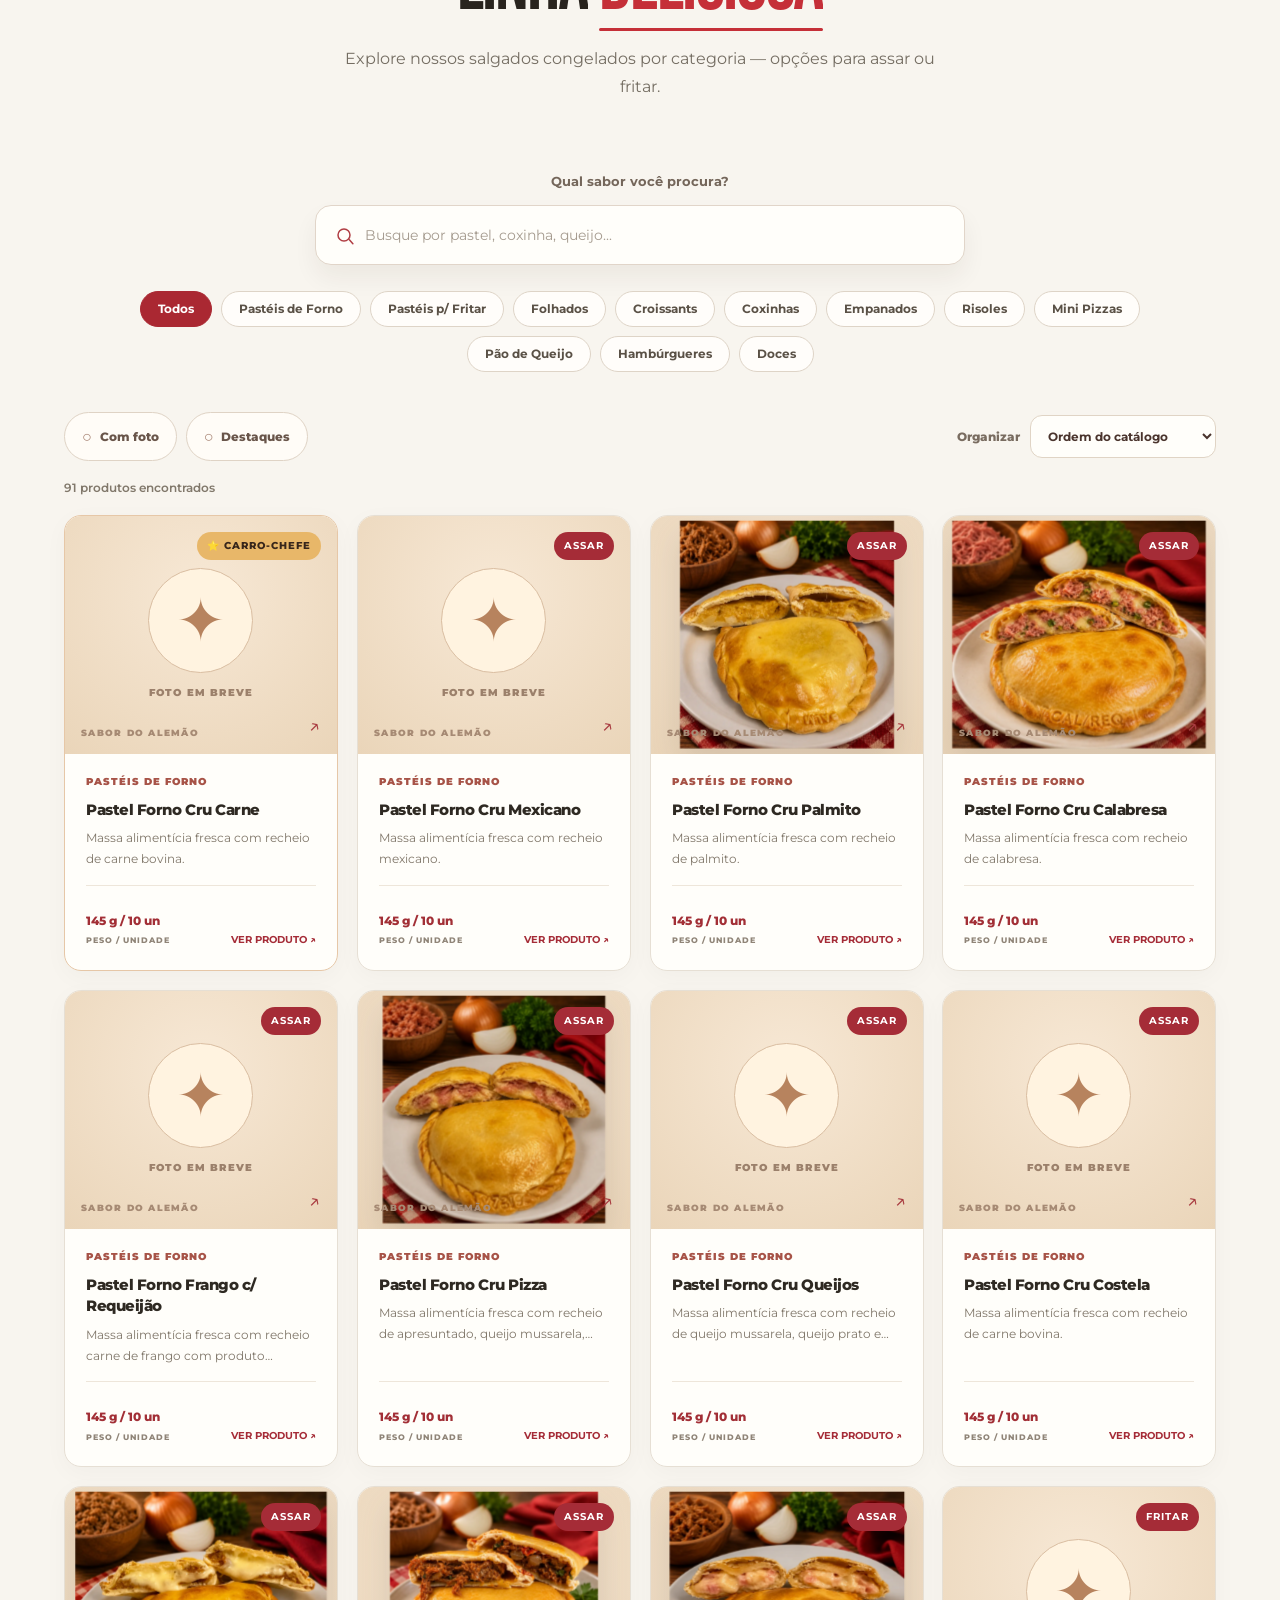
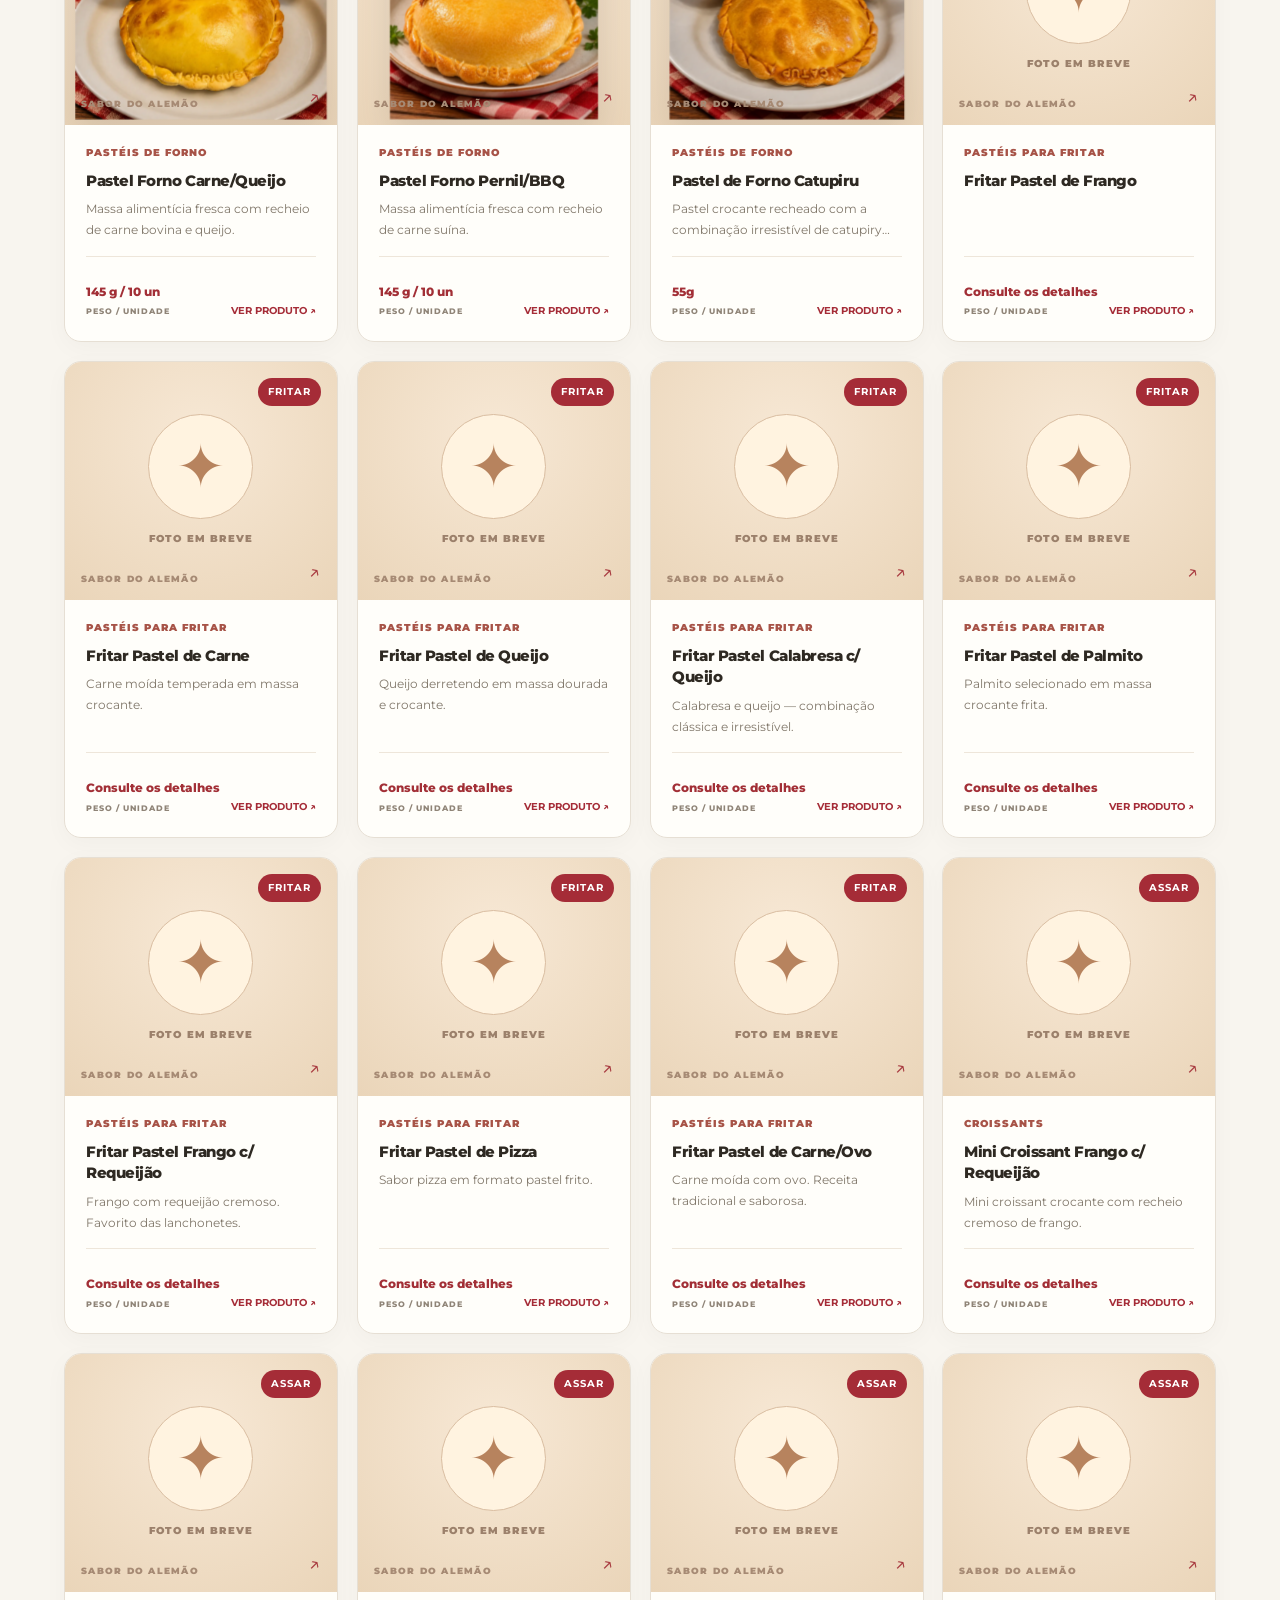
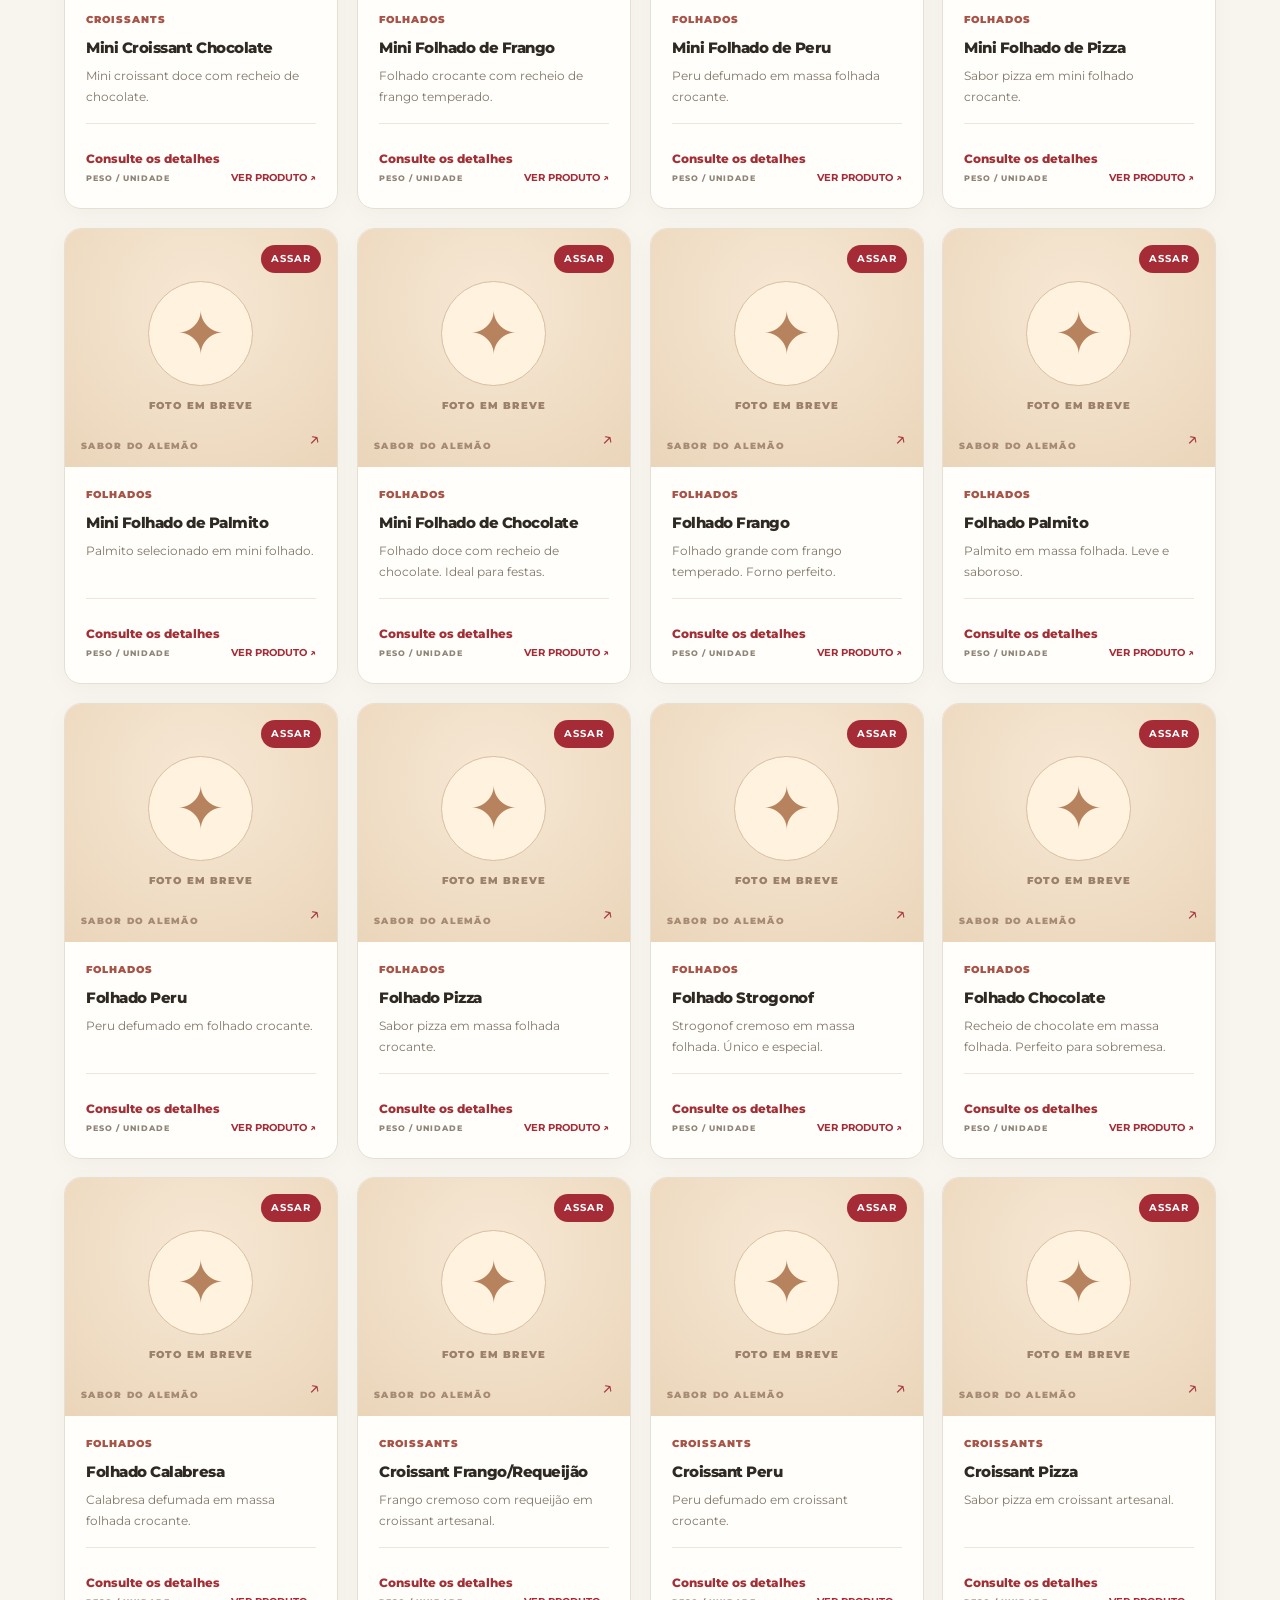
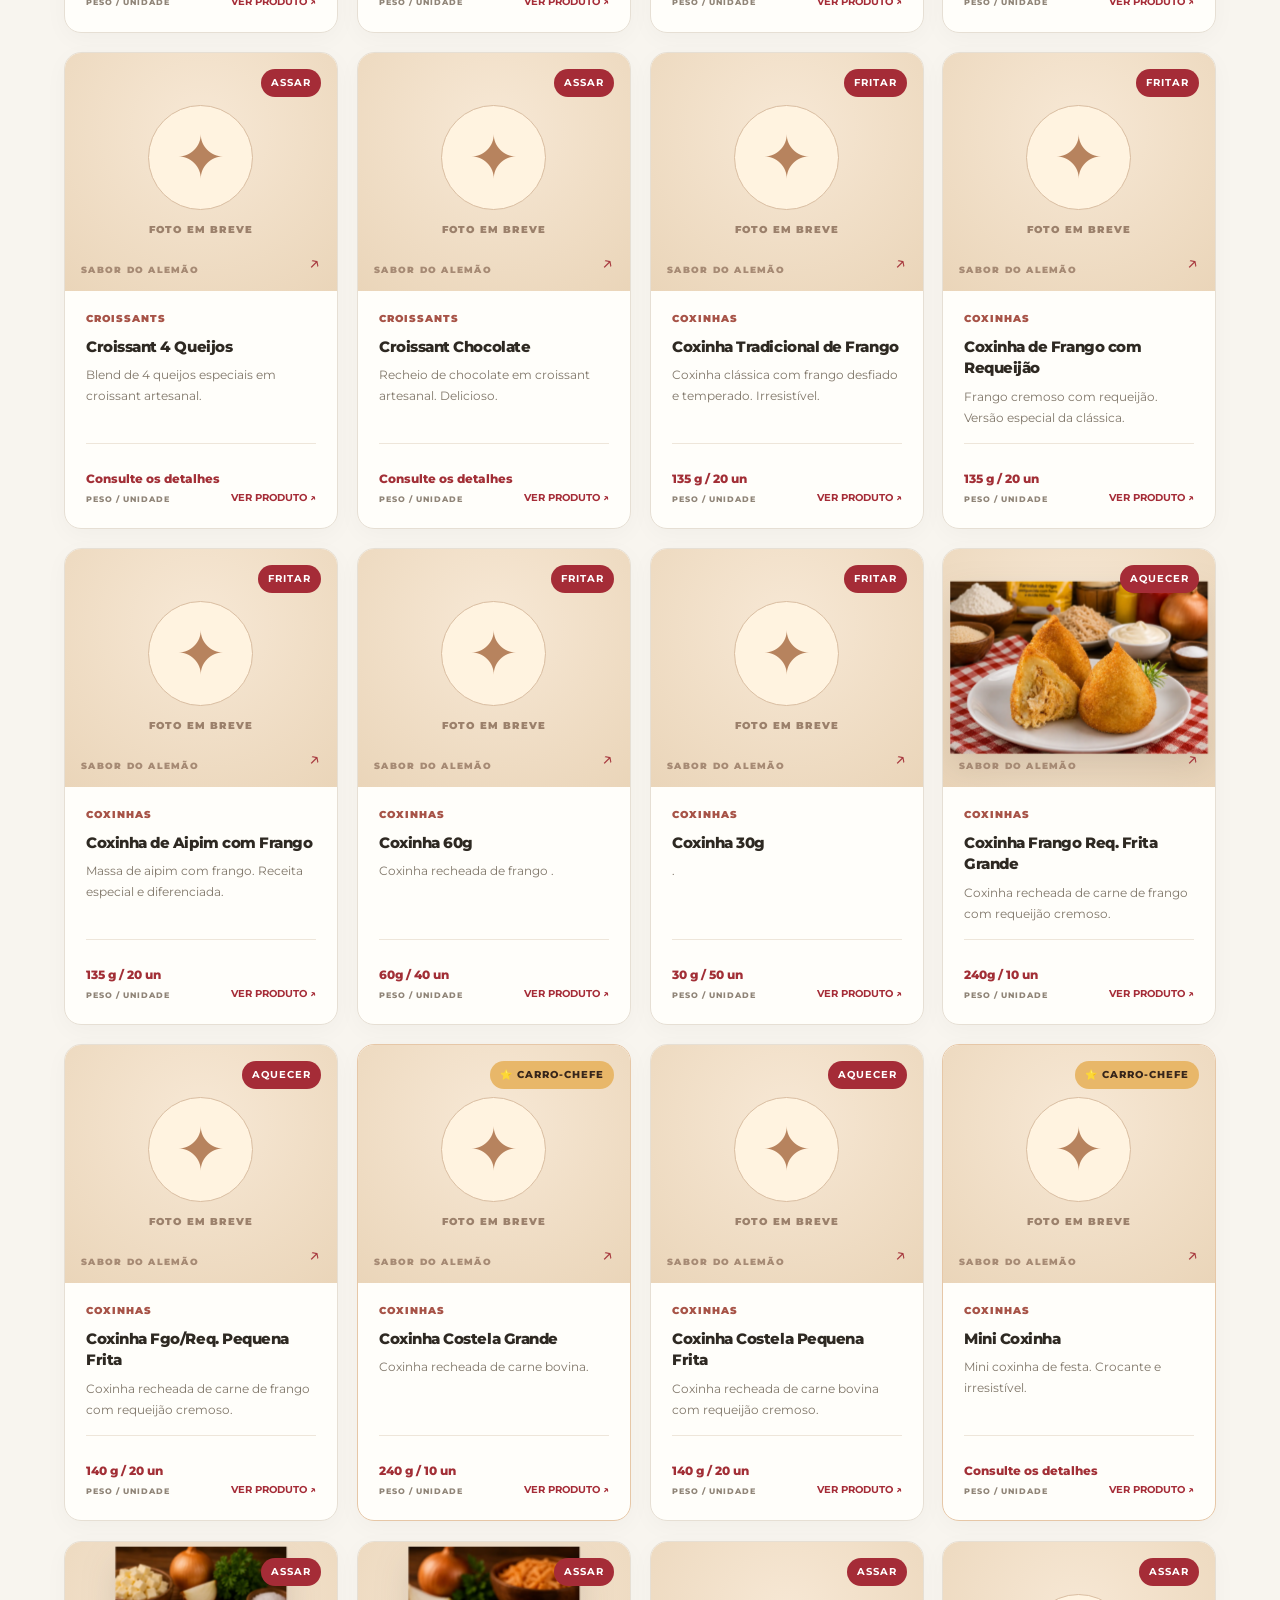
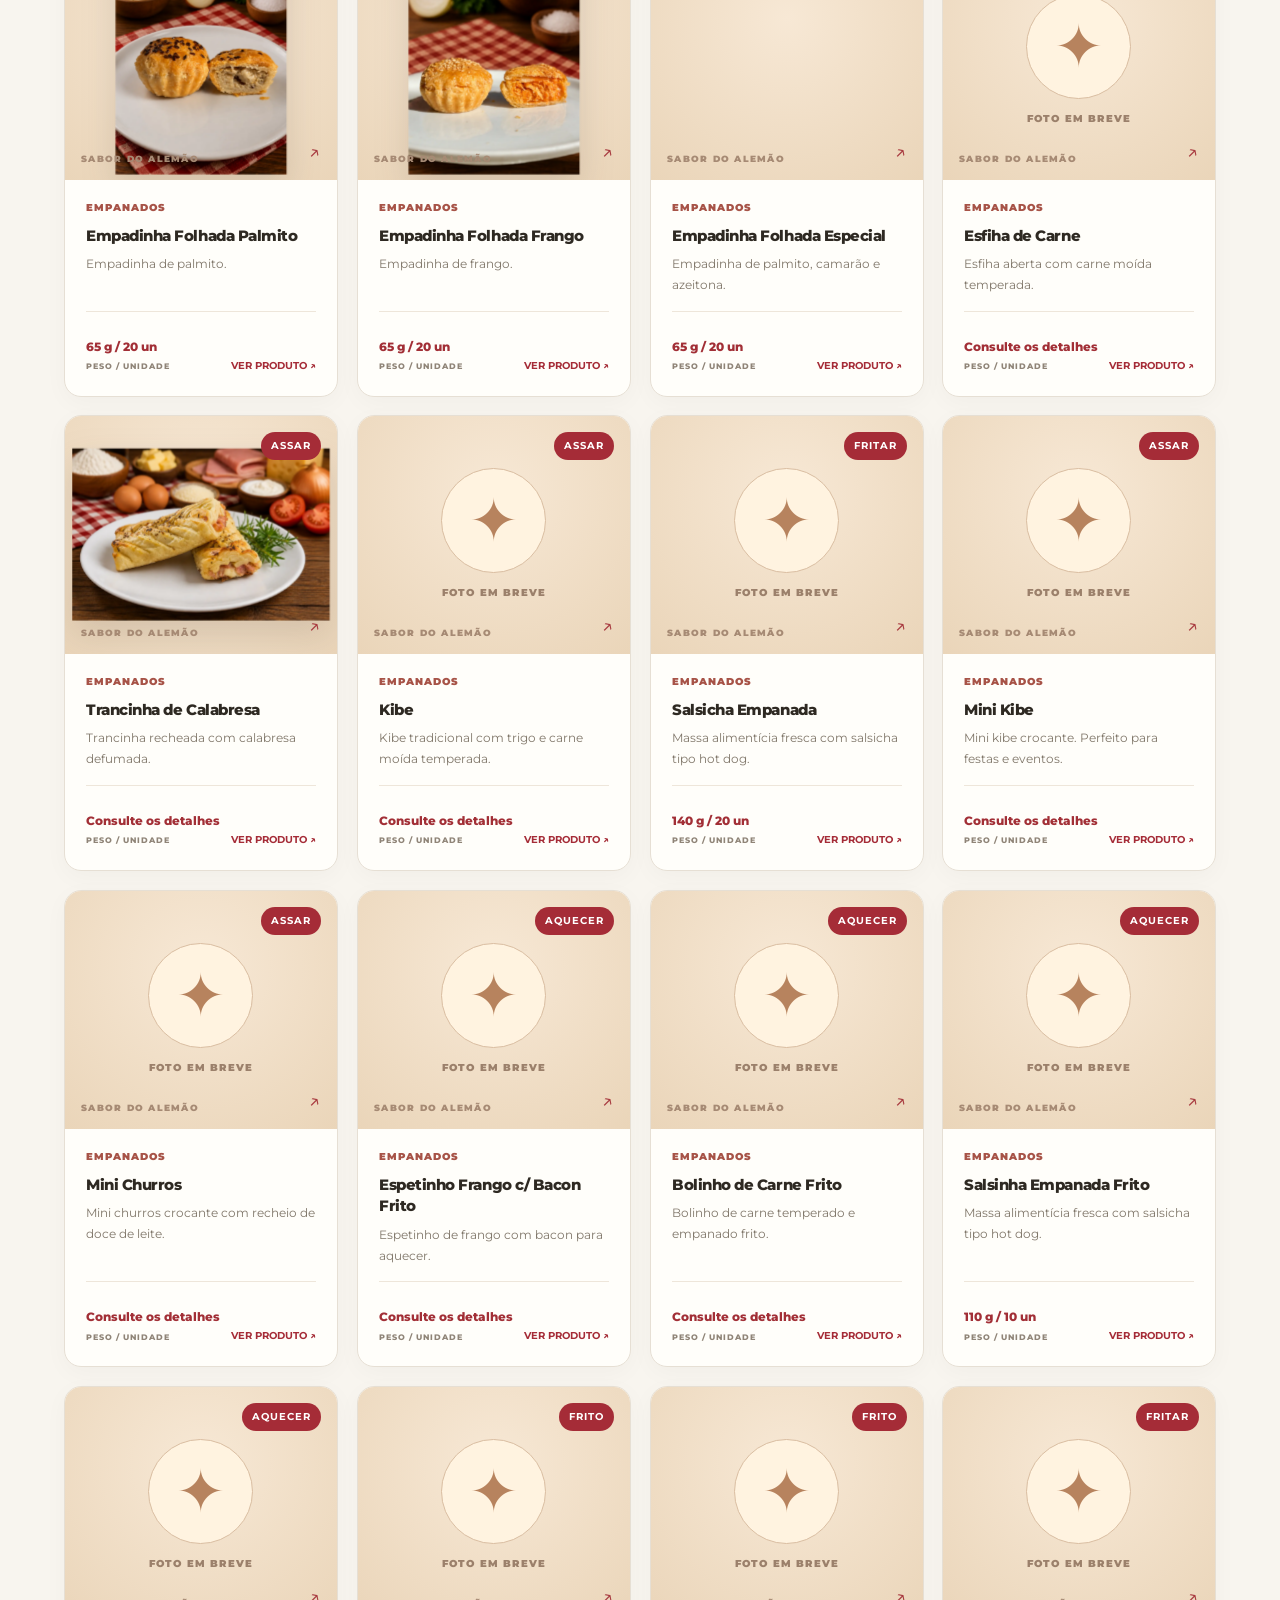
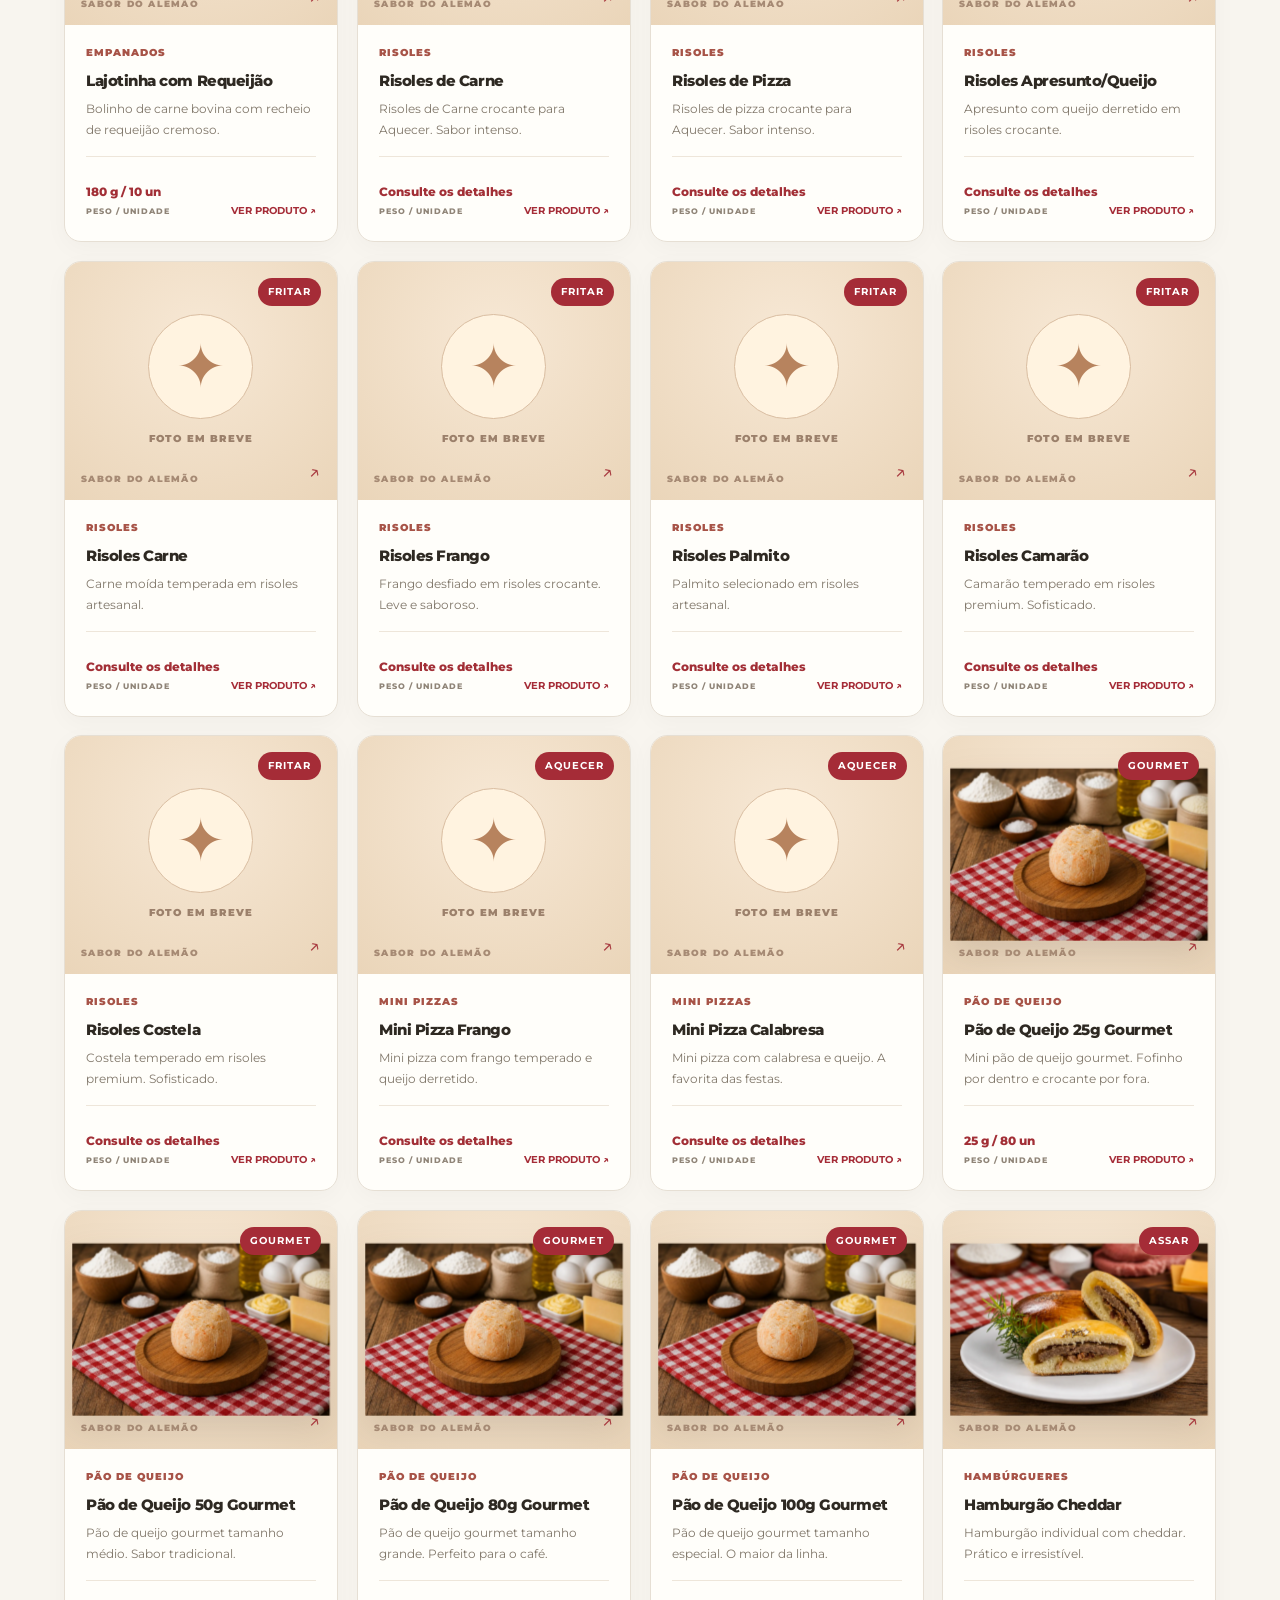
==== commit 77cbf0d0: "feat: collect complete establishment address in V9 inquiry (index.html)" ====
--- a/index.html
+++ b/index.html
@@ -639,6 +639,7 @@
             <ul>
                 <li>Nome ou nome do estabelecimento</li>
                 <li>Número de WhatsApp</li>
+                <li>Endereço do estabelecimento (rua, número, bairro e CEP)</li>
                 <li>Cidade e estado</li>
                 <li>Produto específico de interesse (opcional)</li>
                 <li>Tipo de negócio</li>
--- a/css/catalog-v2.css
+++ b/css/catalog-v2.css
@@ -93,3 +93,9 @@
  .prod-overlay .prod-info-grid{grid-template-columns:1fr 1fr;gap:8px}
 }
 @media(prefers-reduced-motion:reduce){.produto-card-v2,.produto-card-v2 img,.prod-v2-whatsapp{transition:none!important}}
+
+
+/* Caminho alternativo de atendimento: mantém produto pré-selecionado na V9. */
+.prod-v2-form-link{display:inline-flex;align-items:center;justify-content:center;gap:9px;width:100%;border:1px solid #b75059;background:#fffaf3;color:#8b2d38!important;border-radius:11px;padding:12px 15px;text-align:center;font-size:.73rem;font-weight:900;line-height:1.45;text-decoration:none;transition:background .2s,border-color .2s}
+.prod-v2-form-link:hover{background:#fce8df;border-color:#9c303b}
+.prod-v2-form-link span{color:inherit;display:inline}
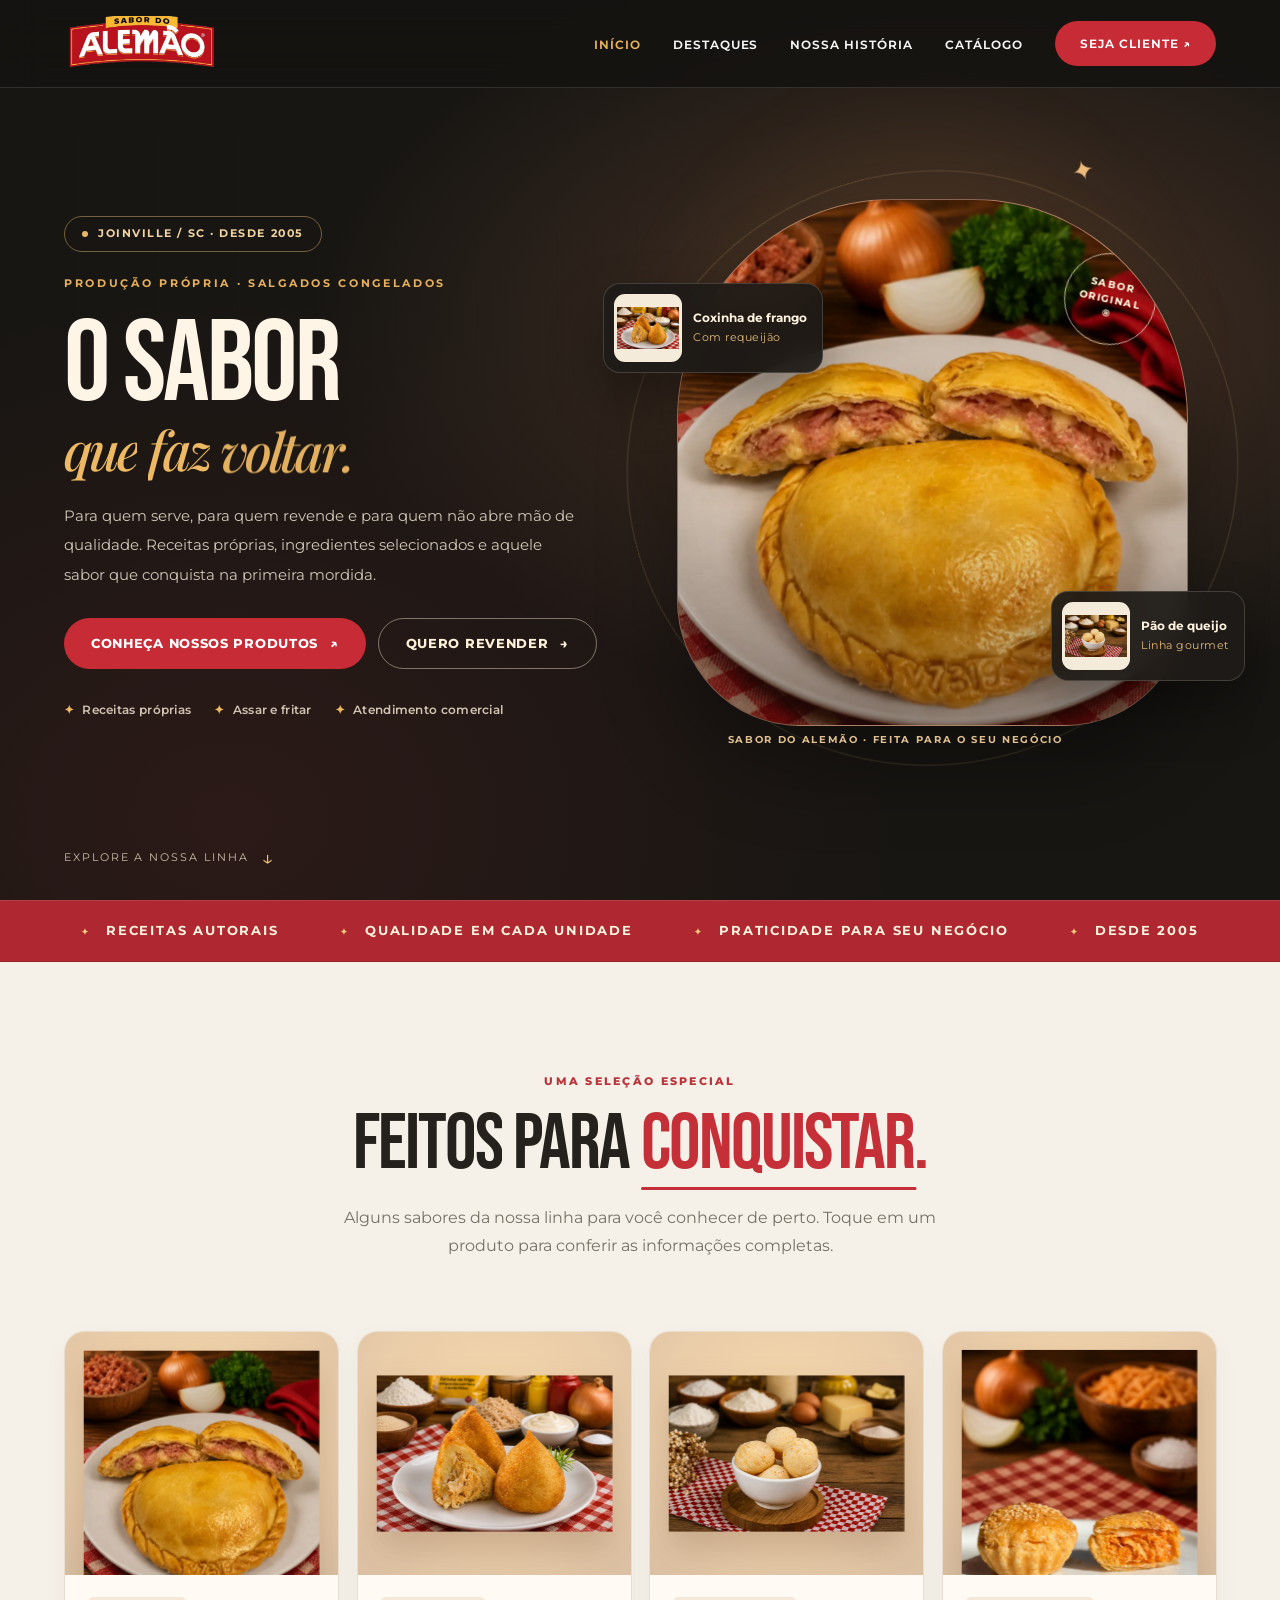
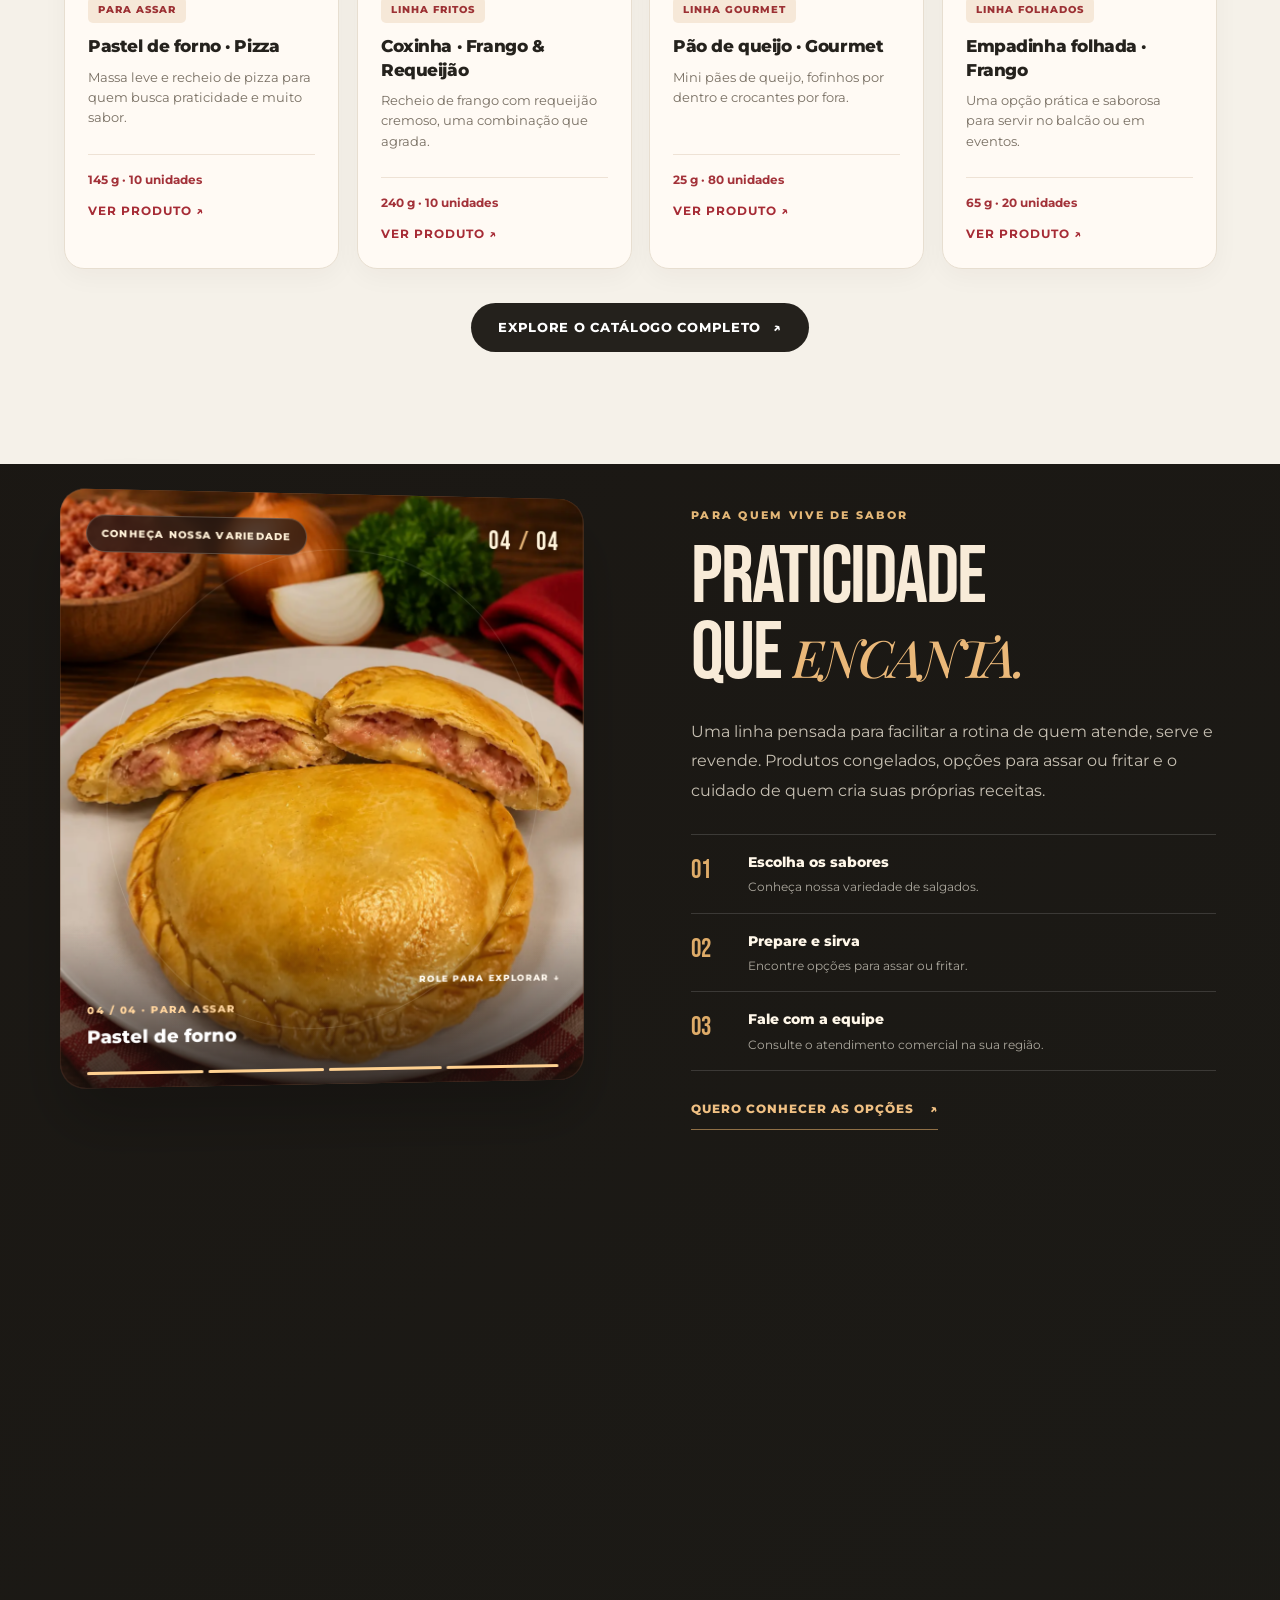
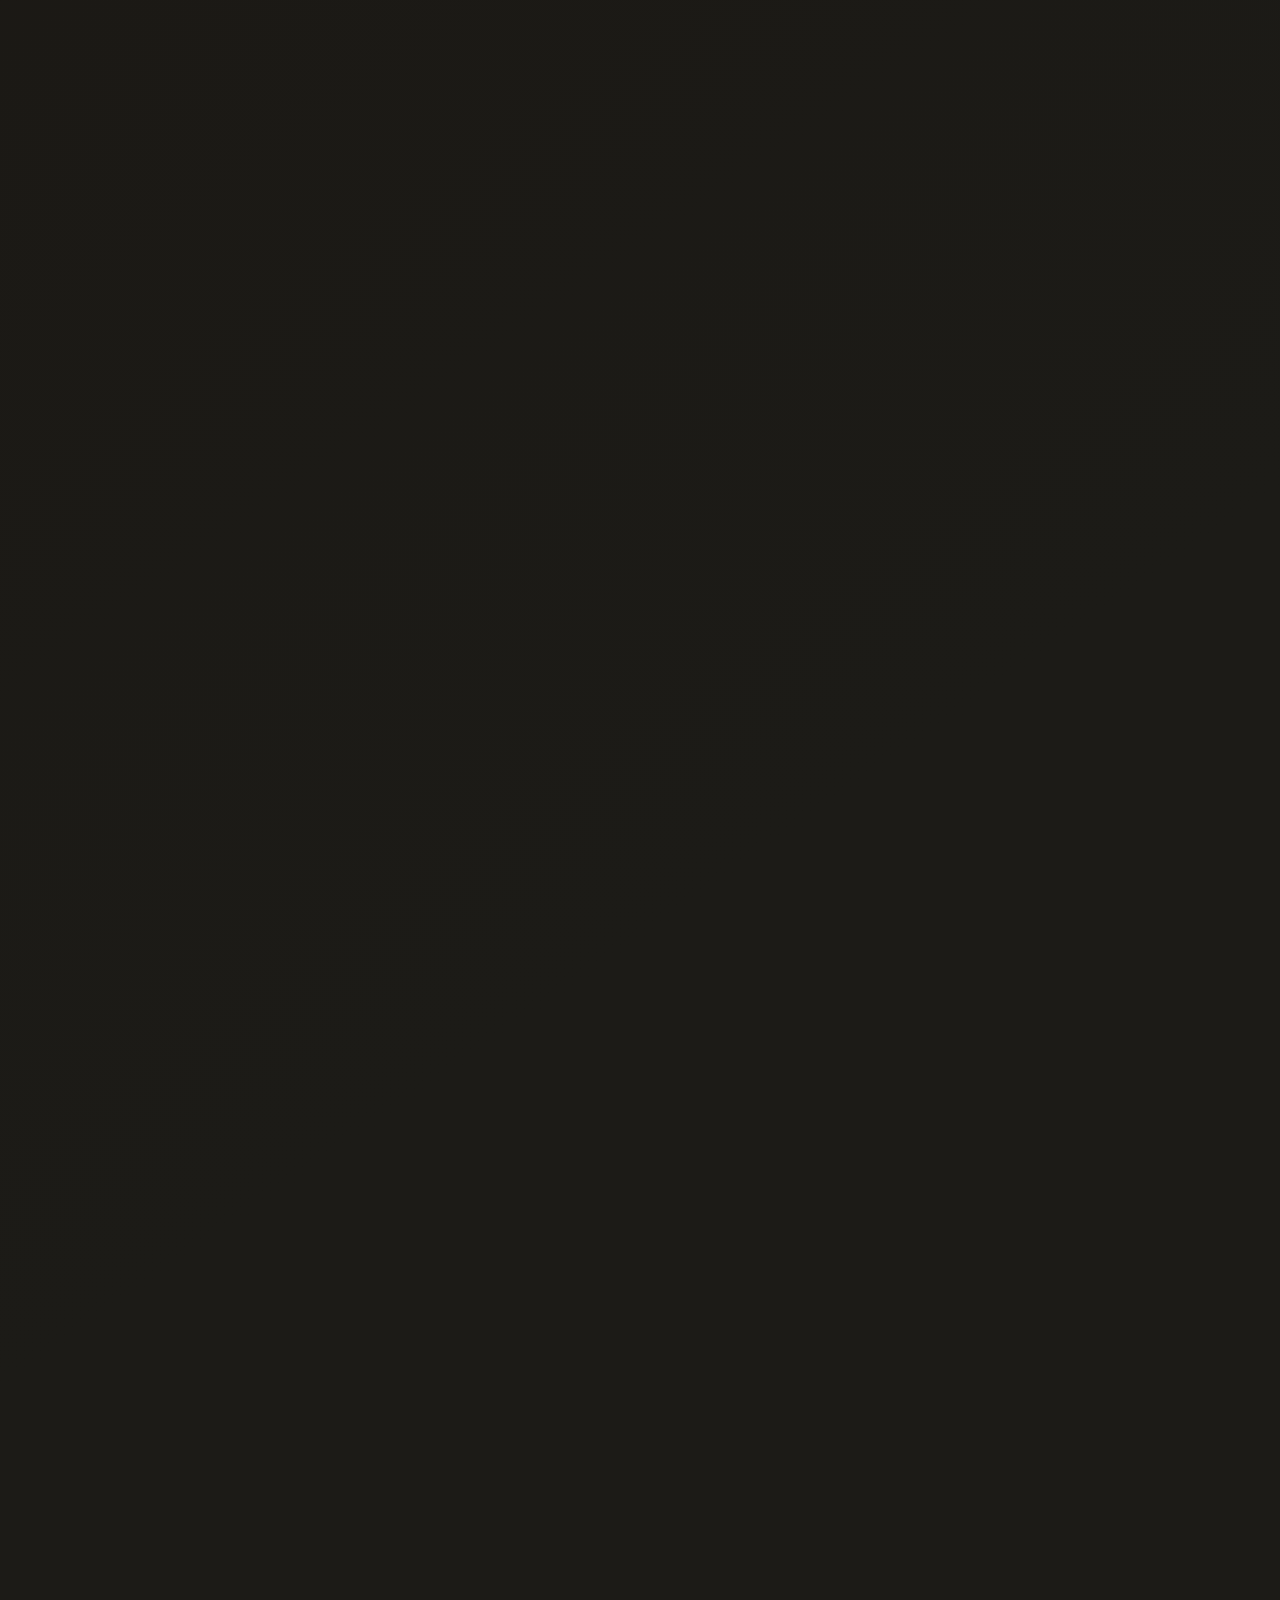
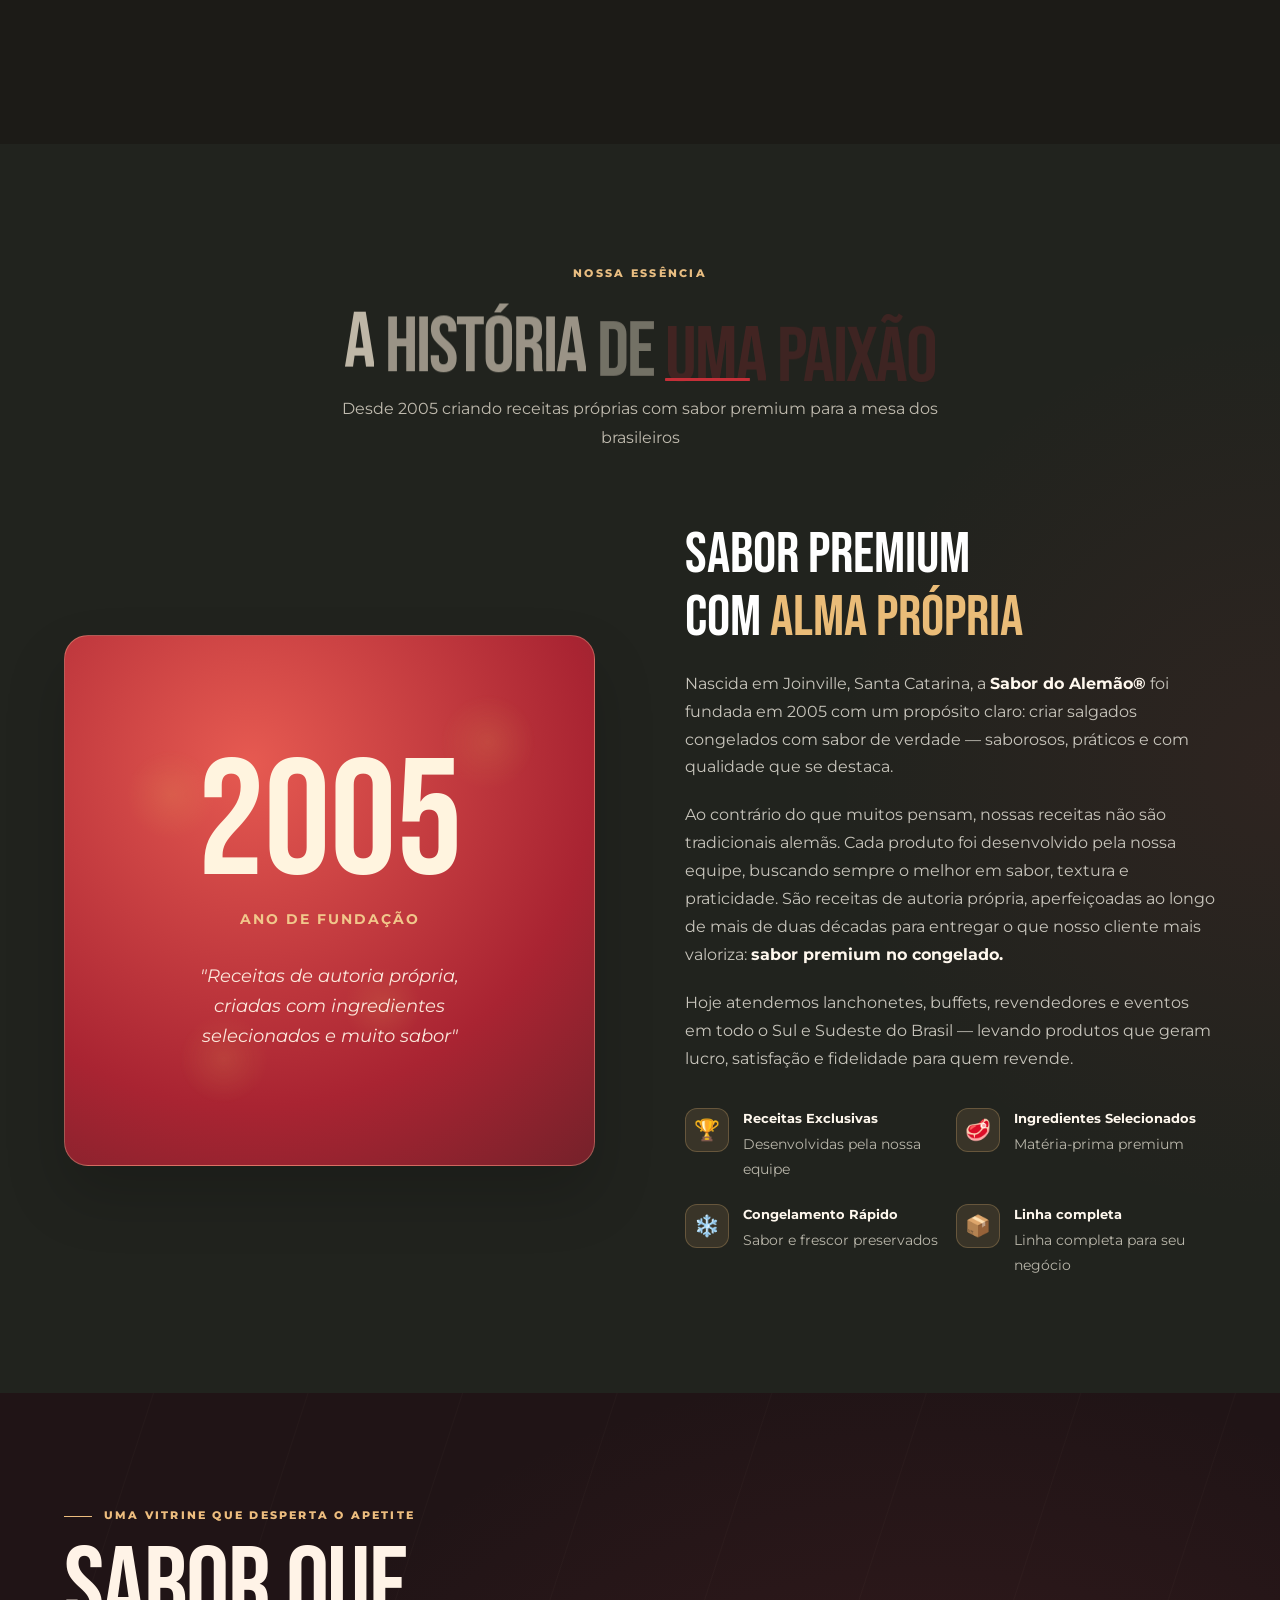
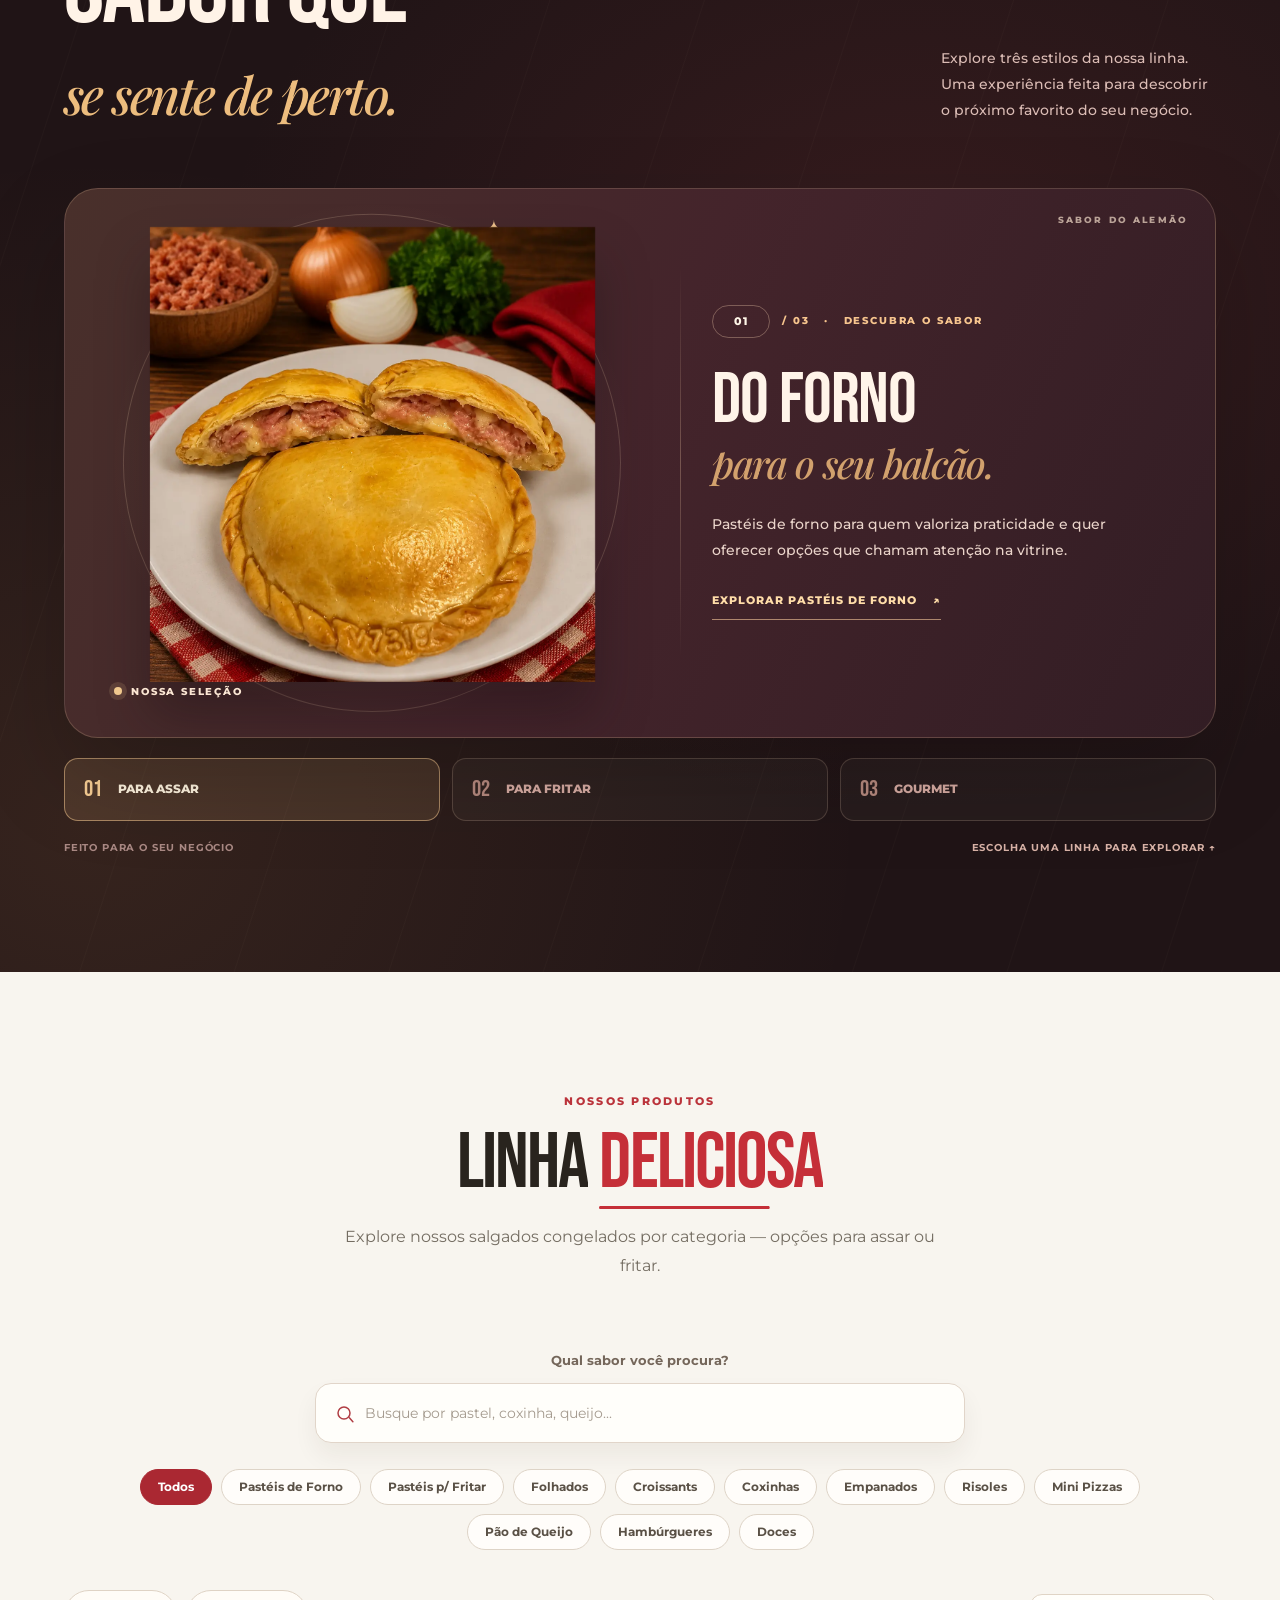
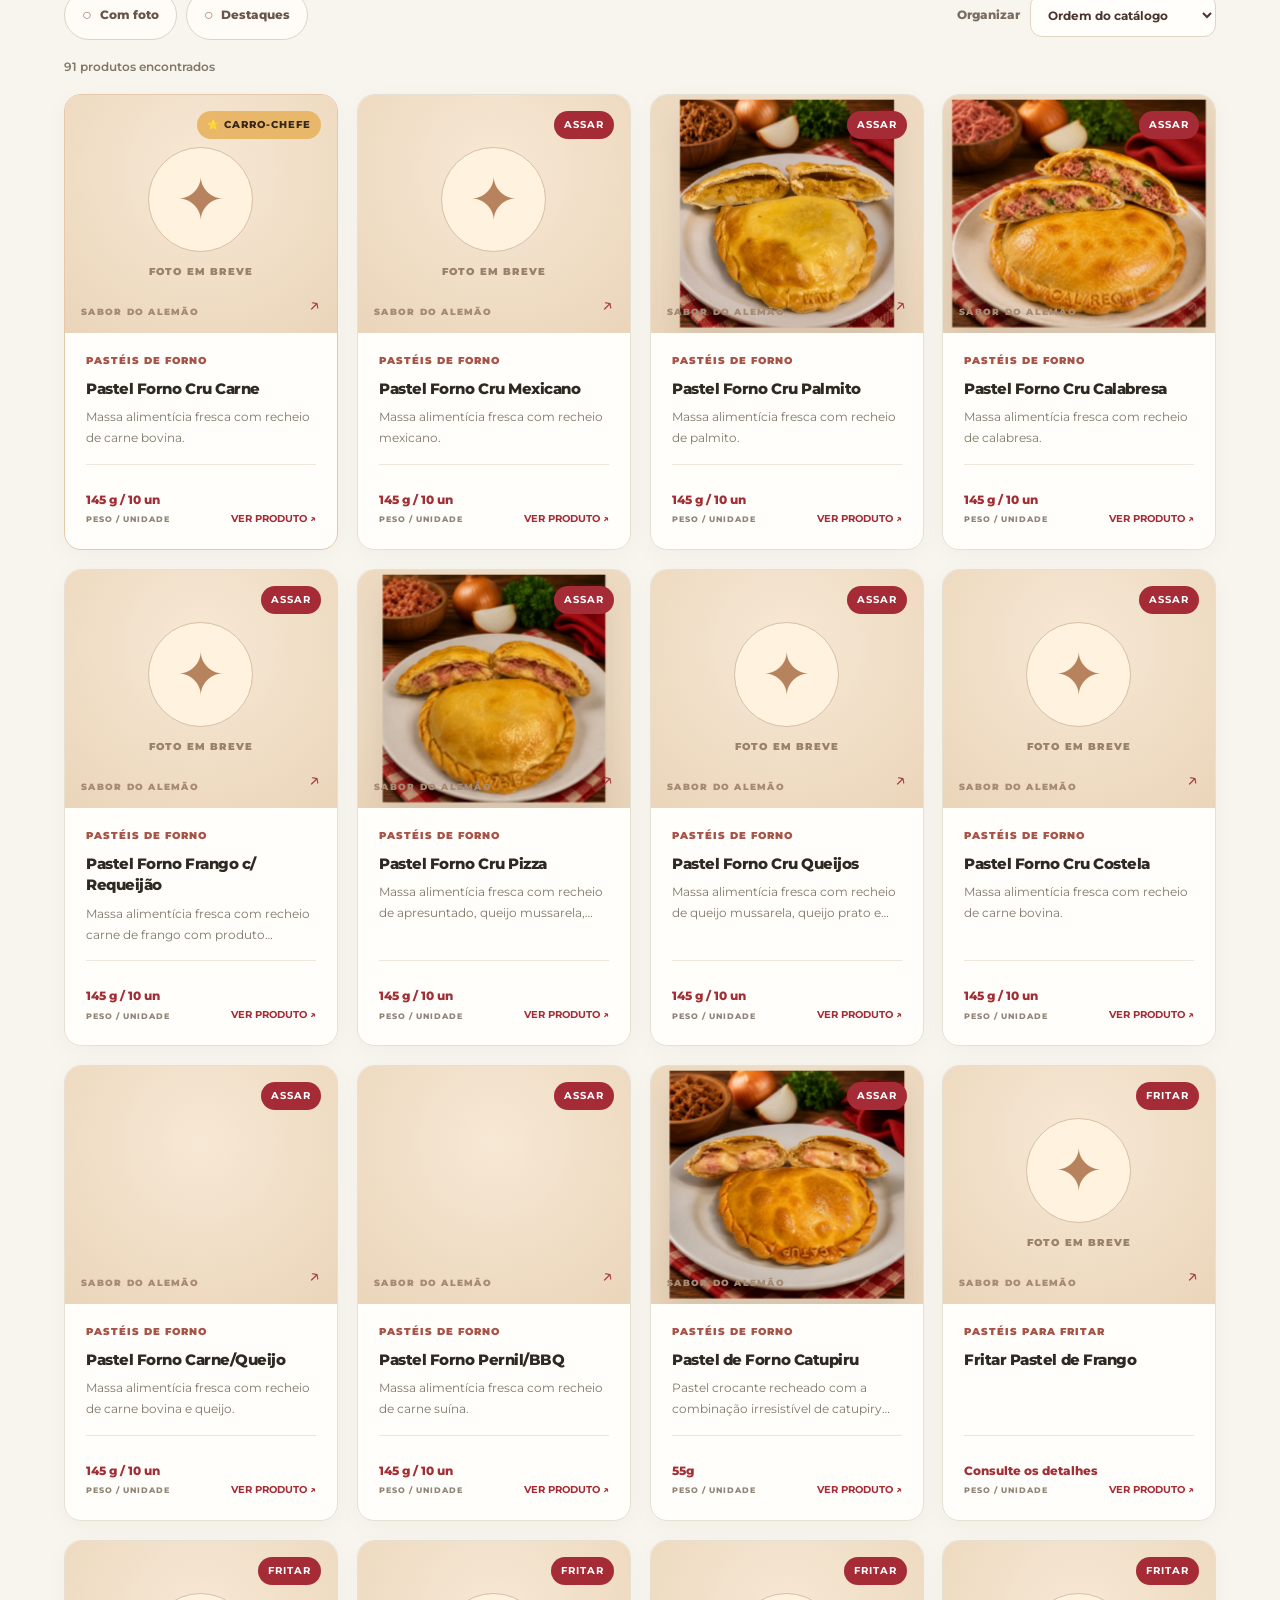
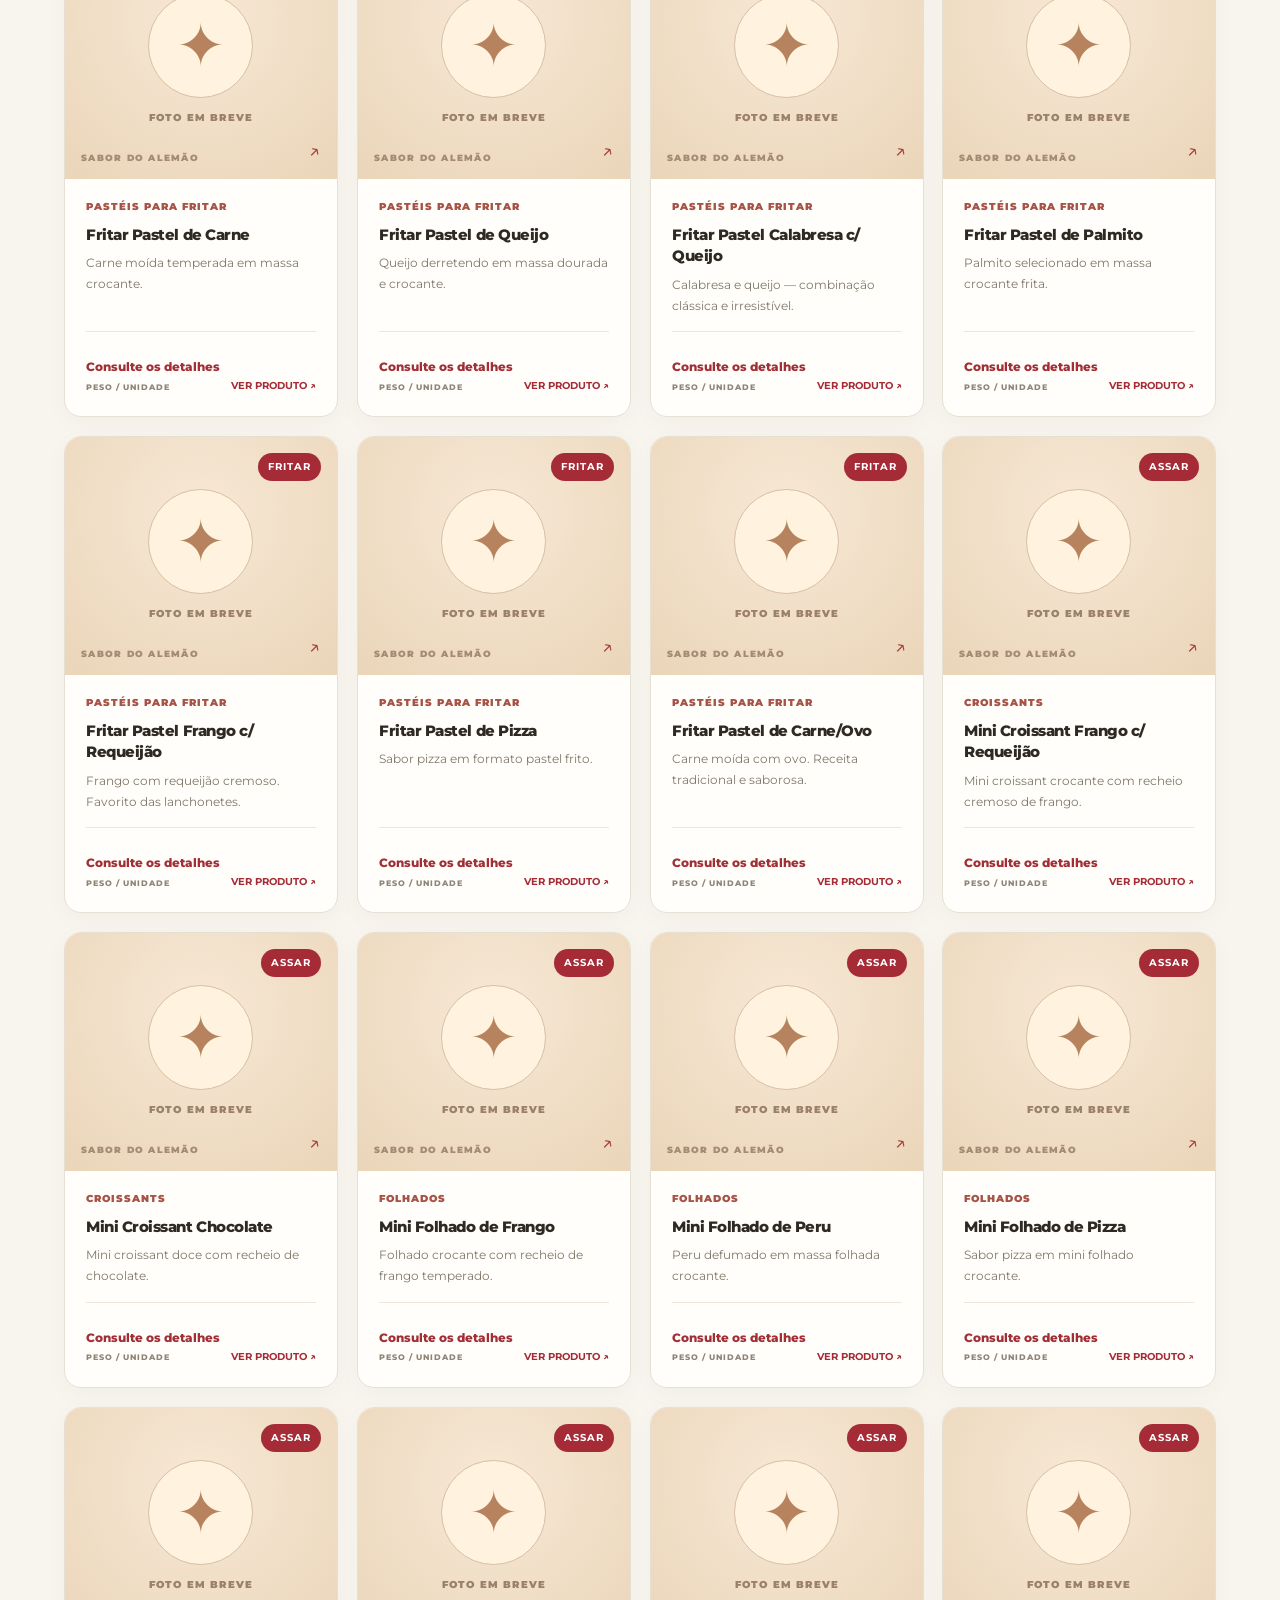
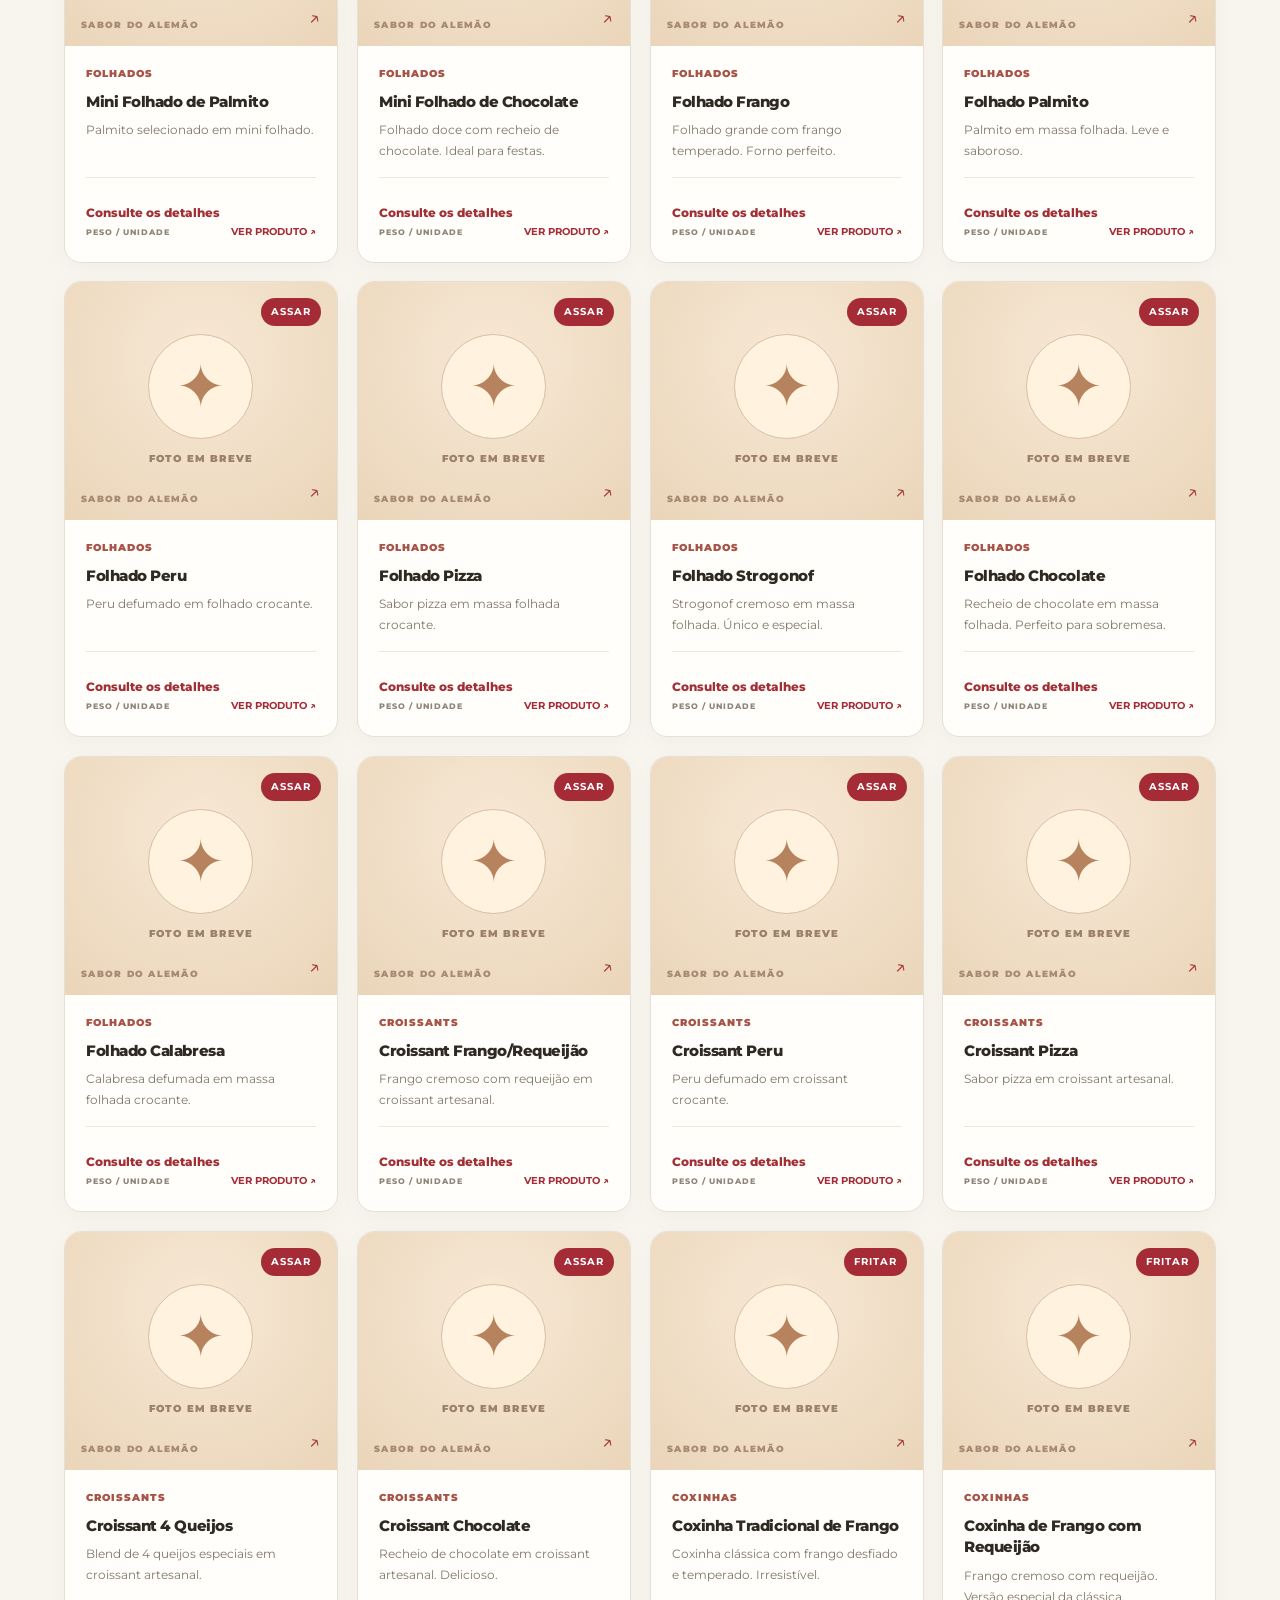
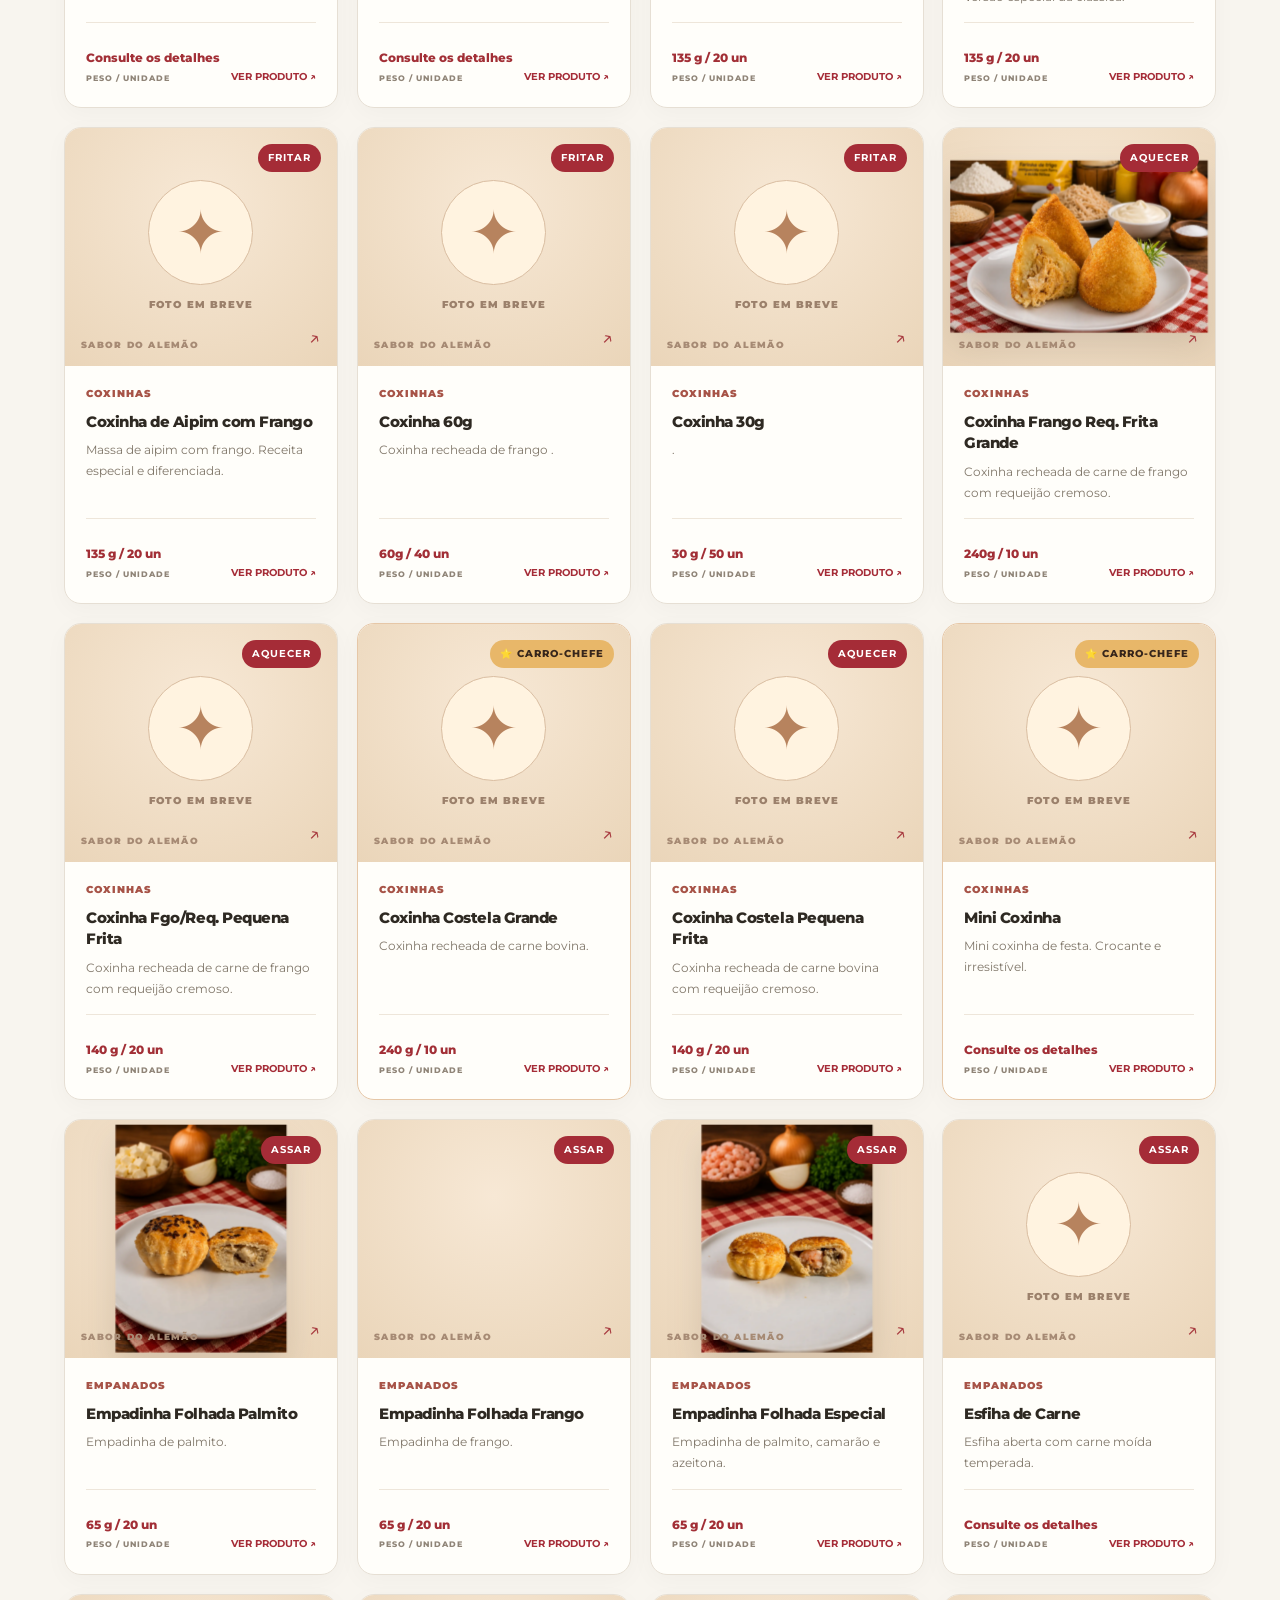
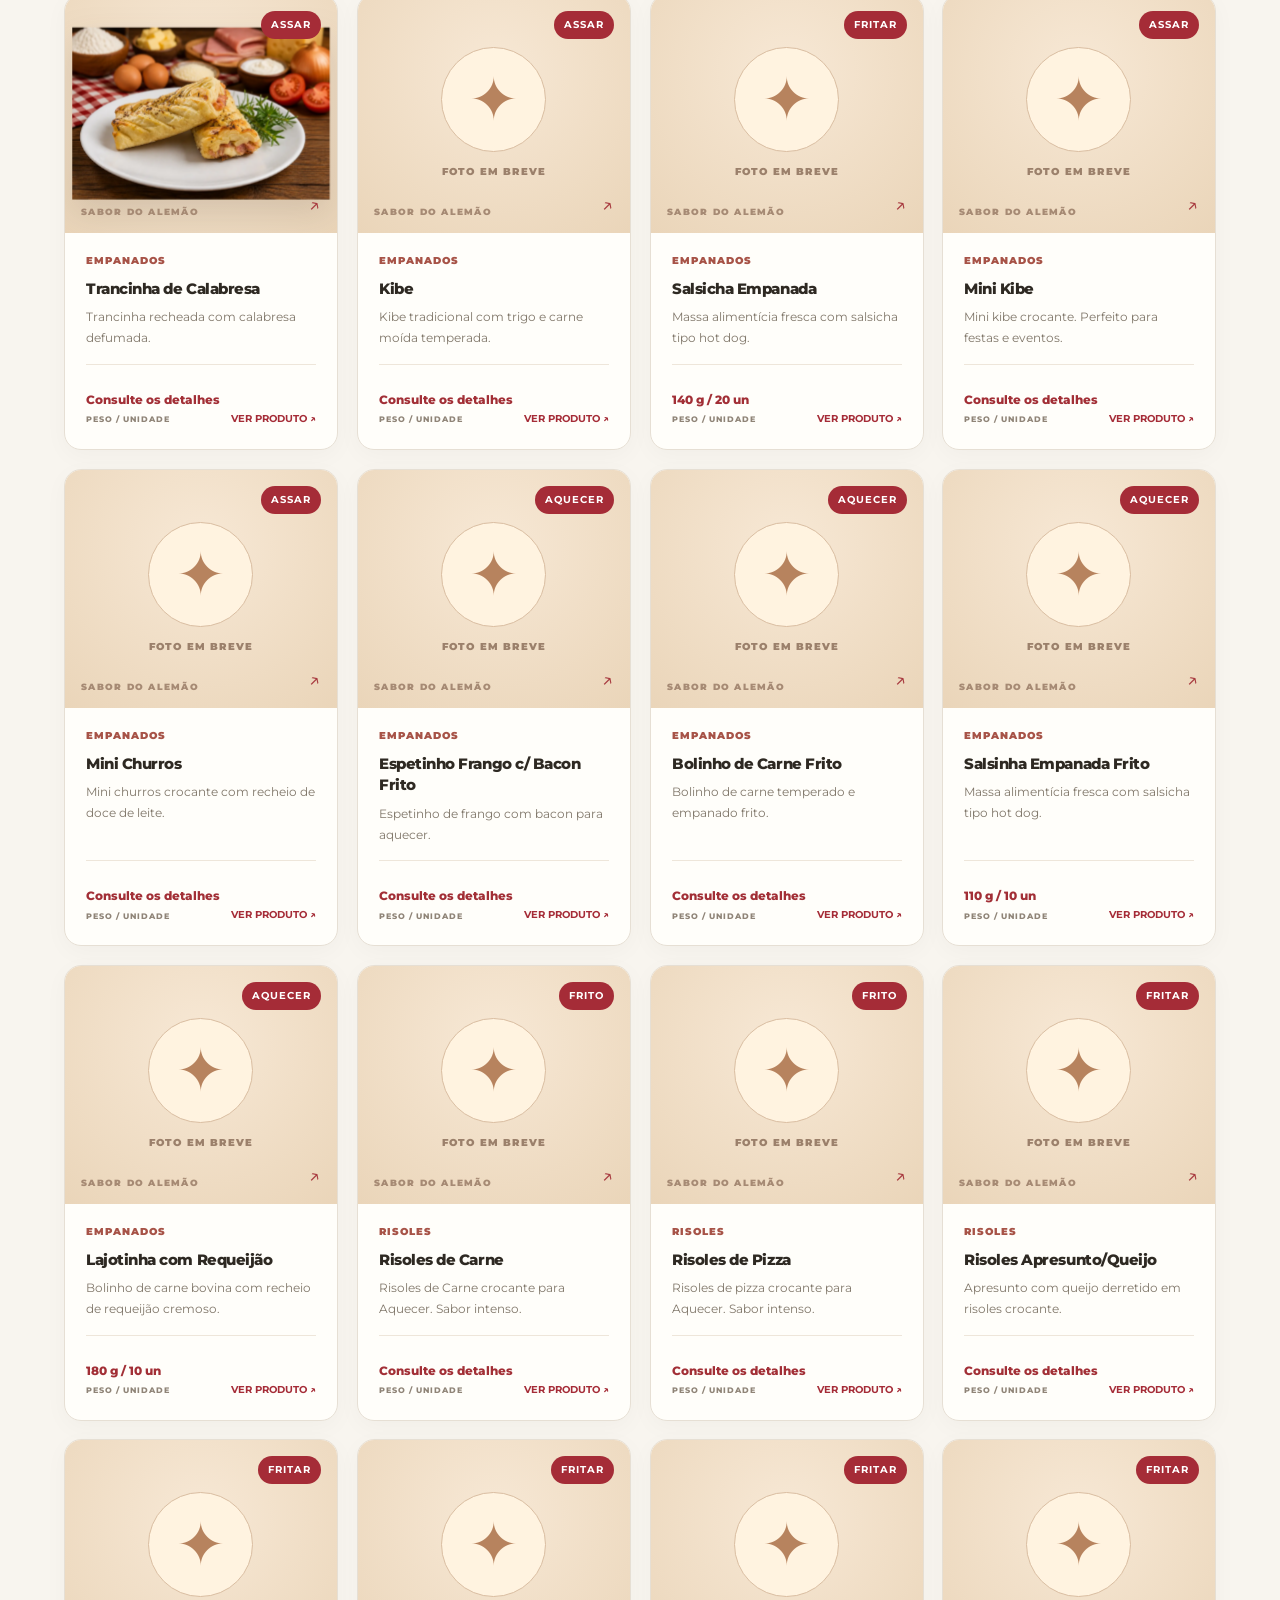
==== commit e6d41d9b: "feat(site): mount immersive product experience between brand story and catalog" ====
--- a/index.html
+++ b/index.html
@@ -63,6 +63,7 @@
 <link rel="stylesheet" href="css/showcase.css">
 <link rel="stylesheet" href="css/embaixador-scroll.css">
 <link rel="stylesheet" href="css/catalog-v2.css">
+    <link rel="stylesheet" href="css/immersive-experience.css">
 
 <!-- Schema.org: LocalBusiness -->
 <script type="application/ld+json">
@@ -401,6 +402,65 @@
     </section>
 
 
+<!-- EXPERIÊNCIA IMERSIVA LEVE — três linhas, fotos reais, sem vídeo nem WebGL -->
+<section class="immersive-spotlight" id="experiencia" aria-labelledby="experienciaTitulo">
+  <div class="immersive-inner">
+    <header class="immersive-heading">
+      <div>
+        <p class="immersive-kicker">Uma vitrine que desperta o apetite</p>
+        <h2 id="experienciaTitulo">SABOR QUE<br><em>se sente de perto.</em></h2>
+      </div>
+      <p>Explore três estilos da nossa linha. Uma experiência feita para descobrir o próximo favorito do seu negócio.</p>
+    </header>
+
+    <div class="immersive-stage" data-immersive-stage data-immersive-active="0">
+      <div class="immersive-visual" aria-hidden="true">
+        <div class="immersive-aura"></div>
+        <div class="immersive-rings"></div>
+        <figure class="immersive-product is-current" data-immersive-image="0" aria-hidden="false">
+          <img src="img/pastel-forno-pizza.webp" alt="" loading="lazy" decoding="async" width="600" height="600">
+        </figure>
+        <figure class="immersive-product" data-immersive-image="1" aria-hidden="true">
+          <img src="img/coxinha-grande-frango-requeijao-frita.webp" alt="" loading="lazy" decoding="async" width="600" height="600">
+        </figure>
+        <figure class="immersive-product" data-immersive-image="2" aria-hidden="true">
+          <img src="img/pao-queijo-alguns.webp" alt="" loading="lazy" decoding="async" width="600" height="600">
+        </figure>
+        <span class="immersive-halo-label">Nossa seleção</span>
+      </div>
+
+      <div class="immersive-content">
+        <div class="immersive-stage-label"><span data-immersive-counter>01</span> / 03 &nbsp; · &nbsp; Descubra o sabor</div>
+        <div id="immersive-panel-0" class="immersive-panel" role="tabpanel" aria-labelledby="immersive-tab-0" data-immersive-panel="0" tabindex="0">
+          <h3>DO FORNO<br><em>para o seu balcão.</em></h3>
+          <p>Pastéis de forno para quem valoriza praticidade e quer oferecer opções que chamam atenção na vitrine.</p>
+          <a class="immersive-link" href="#produtos">Explorar pastéis de forno <span aria-hidden="true">↗</span></a>
+        </div>
+        <div id="immersive-panel-1" class="immersive-panel" role="tabpanel" aria-labelledby="immersive-tab-1" data-immersive-panel="1" tabindex="0" hidden>
+          <h3>CROCÂNCIA<br><em>que conquista.</em></h3>
+          <p>Uma linha de salgados para fritar, pensada para completar o atendimento com variedade e muito sabor.</p>
+          <a class="immersive-link" href="#produtos">Conhecer a linha para fritar <span aria-hidden="true">↗</span></a>
+        </div>
+        <div id="immersive-panel-2" class="immersive-panel" role="tabpanel" aria-labelledby="immersive-tab-2" data-immersive-panel="2" tabindex="0" hidden>
+          <h3>PEQUENOS<br><em>grandes favoritos.</em></h3>
+          <p>Pães de queijo e opções práticas para acompanhar diferentes momentos do seu negócio.</p>
+          <a class="immersive-link" href="#produtos">Descobrir a linha gourmet <span aria-hidden="true">↗</span></a>
+        </div>
+      </div>
+    </div>
+
+    <div class="immersive-controls" role="tablist" aria-label="Explore nossas linhas de produtos">
+      <button type="button" class="immersive-tab" role="tab" id="immersive-tab-0" aria-controls="immersive-panel-0" aria-selected="true" tabindex="0" data-immersive-tab="0"><span>01</span><span>PARA ASSAR</span></button>
+      <button type="button" class="immersive-tab" role="tab" id="immersive-tab-1" aria-controls="immersive-panel-1" aria-selected="false" tabindex="-1" data-immersive-tab="1"><span>02</span><span>PARA FRITAR</span></button>
+      <button type="button" class="immersive-tab" role="tab" id="immersive-tab-2" aria-controls="immersive-panel-2" aria-selected="false" tabindex="-1" data-immersive-tab="2"><span>03</span><span>GOURMET</span></button>
+    </div>
+    <div class="immersive-foot" aria-hidden="true">
+      <span>FEITO PARA O SEU NEGÓCIO</span>
+      <span>ESCOLHA UMA LINHA PARA EXPLORAR ↑</span>
+    </div>
+  </div>
+</section>
+
     <!-- PRODUTOS -->
     <section class="section" id="produtos">
     <div class="section-header reveal">
@@ -775,5 +835,6 @@
     <script src="js/cinematic.js"></script>
     <script src="js/showcase.js"></script>
     <script src="js/embaixador-scroll.js"></script>
+    <script src="js/immersive-experience.js" defer></script>
 </body>
 </html>
--- a/css/immersive-experience.css
+++ b/css/immersive-experience.css
@@ -0,0 +1,178 @@
+/* Experiência imersiva leve — produtos reais, sem canvas/WebGL, v1. */
+#experiencia.immersive-spotlight {
+  --im-gold: #edbd7e;
+  --im-move-x: 0px;
+  --im-move-y: 0px;
+  --im-scroll-y: 0px;
+  position: relative;
+  overflow: hidden;
+  isolation: isolate;
+  padding: clamp(90px, 9vw, 138px) 5%;
+  color: #fff3e7;
+  background:
+    radial-gradient(ellipse at 72% 42%, rgba(147, 58, 61, .20), transparent 54%),
+    radial-gradient(ellipse at 7% 88%, rgba(230, 161, 91, .11), transparent 46%),
+    #201416;
+}
+#experiencia.immersive-spotlight::before {
+  content: ""; position: absolute; inset: 0; z-index: -1; pointer-events: none;
+  background: repeating-linear-gradient(108deg, transparent 0 145px, rgba(255, 223, 181, .025) 146px, transparent 147px);
+}
+#experiencia .immersive-inner { max-width: 1380px; margin: 0 auto; }
+#experiencia .immersive-heading { display: flex; align-items: end; justify-content: space-between; gap: 32px; margin-bottom: clamp(28px, 4.5vw, 60px); }
+#experiencia .immersive-kicker { display: flex; align-items: center; gap: 12px; color: var(--im-gold); letter-spacing: .2em; font: 800 .69rem/1.4 Montserrat, sans-serif; text-transform: uppercase; margin-bottom: 19px; }
+#experiencia .immersive-kicker::before { content: ""; display: inline-block; width: 28px; height: 1px; background: currentColor; }
+#experiencia .immersive-heading h2 { font: 400 clamp(4.7rem, 8.4vw, 9.1rem)/.87 "Bebas Neue", Impact, sans-serif; letter-spacing: -.014em; max-width: 820px; }
+#experiencia .immersive-heading h2 em { display: inline; font: italic 500 .48em/1.1 "Playfair Display", Georgia, serif; letter-spacing: -.05em; color: var(--im-gold); text-transform: none; white-space: nowrap; }
+#experiencia .immersive-heading > p { max-width: 275px; color: #dbbcb5; font: 500 .88rem/1.85 Montserrat, sans-serif; padding-bottom: 7px; }
+#experiencia .immersive-stage {
+  --im-accent: #d2a16d;
+  --im-aura: rgba(235, 160, 102, .26);
+  display: grid; grid-template-columns: minmax(0, 1.07fr) minmax(0, .93fr);
+  min-height: clamp(450px, 43vw, 630px);
+  position: relative; isolation: isolate; overflow: hidden;
+  border: 1px solid rgba(255, 216, 173, .19); border-radius: clamp(20px, 2.7vw, 34px);
+  background: linear-gradient(115deg, #49302b 0%, #44242b 48%, #321d24 100%);
+  box-shadow: 0 40px 95px rgba(0, 0, 0, .19);
+  transition: background-color .5s ease;
+}
+#experiencia .immersive-stage[data-immersive-active="1"] { --im-accent: #e6ae86; --im-aura: rgba(231, 118, 93, .23); }
+#experiencia .immersive-stage[data-immersive-active="2"] { --im-accent: #f0ca88; --im-aura: rgba(242, 193, 107, .24); }
+#experiencia .immersive-stage::after {
+  content: "SABOR DO ALEMÃO"; position: absolute; right: 27px; top: 25px;
+  z-index: 3; pointer-events: none;
+  font: 800 .54rem/1.4 Montserrat, sans-serif; letter-spacing: .25em;
+  color: rgba(255, 234, 212, .65);
+}
+#experiencia .immersive-visual { min-width: 0; position: relative; overflow: hidden; }
+#experiencia .immersive-aura {
+  position: absolute; width: 84%; aspect-ratio: 1; left: 8%; top: 50%;
+  border-radius: 50%; transform: translateY(-50%);
+  background: radial-gradient(circle, var(--im-aura) 0%, rgba(255, 215, 158, .055) 46%, transparent 72%);
+  pointer-events: none; transition: background .5s ease;
+}
+#experiencia .immersive-rings {
+  position: absolute; border-radius: 50%; aspect-ratio: 1; width: 81%; top: 50%; left: 9.5%;
+  transform: translateY(-50%) rotate(-15deg);
+  border: 1px solid rgba(253, 221, 188, .19); pointer-events: none;
+}
+#experiencia .immersive-rings::before {
+  content: ""; position: absolute; inset: 10%; border-radius: inherit;
+  border: 1px dashed rgba(245, 207, 171, .19);
+}
+#experiencia .immersive-rings::after {
+  content: "✦"; position: absolute; top: 7%; right: 12%;
+  color: #edc18b; font-size: 26px; transform: rotate(15deg);
+}
+#experiencia .immersive-product {
+  position: absolute; inset: 7% 2% 10%; margin: 0;
+  display: flex; align-items: center; justify-content: center;
+  opacity: 0; visibility: hidden; transform: translate3d(0, 22px, 0) scale(.95);
+  transition: opacity .5s ease, transform .7s cubic-bezier(.2,.75,.2,1), visibility .5s;
+  pointer-events: none;
+}
+#experiencia .immersive-product.is-current { opacity: 1; visibility: visible; transform: translate3d(0, 0, 0) scale(1); }
+#experiencia .immersive-product img {
+  width: 100%; height: 100%; max-width: 670px; object-fit: contain; display: block;
+  transform: translate3d(var(--im-move-x), calc(var(--im-move-y) + var(--im-scroll-y)), 0);
+  filter: drop-shadow(0 34px 26px rgba(19, 8, 11, .32));
+}
+#experiencia .immersive-halo-label {
+  position: absolute; left: 8%; bottom: 7%; z-index: 2;
+  display: inline-flex; gap: 9px; align-items: center;
+  font: 800 .62rem/1.5 Montserrat, sans-serif; letter-spacing: .18em;
+  color: #fbe6d3; text-transform: uppercase;
+}
+#experiencia .immersive-halo-label::before { content: ""; width: 8px; height: 8px; background: #f1c98e; border-radius: 50%; box-shadow: 0 0 0 5px rgba(252, 212, 158, .13); }
+#experiencia .immersive-content { display: flex; flex-direction: column; justify-content: center; min-width: 0; padding: clamp(48px, 5vw, 78px) clamp(24px, 5vw, 75px) clamp(35px, 5vw, 70px) clamp(24px, 2.5vw, 48px); position: relative; z-index: 2; }
+#experiencia .immersive-content::before {
+  content: ""; position: absolute; left: 0; top: 14%; bottom: 14%;
+  width: 1px; background: linear-gradient(transparent, rgba(255, 214, 176, .28), transparent);
+}
+#experiencia .immersive-stage-label { display: flex; gap: 12px; align-items: center; font: 800 .64rem/1.4 Montserrat, sans-serif; letter-spacing: .18em; color: #f7c58e; text-transform: uppercase; margin-bottom: 30px; }
+#experiencia .immersive-stage-label > span { display: inline-flex; align-items: center; justify-content: center; border: 1px solid rgba(255, 218, 184, .32); border-radius: 30px; padding: 8px 13px; min-width: 58px; color: #fff6e8; letter-spacing: .1em; font-size: .67rem; }
+#experiencia .immersive-panel h3 { font: 400 clamp(3.7rem, 5.6vw, 6.8rem)/.91 "Bebas Neue", Impact, sans-serif; text-transform: uppercase; letter-spacing: -.016em; color: #fff4e9; max-width: 500px; }
+#experiencia .immersive-panel h3 em { display: block; color: var(--im-accent); font: italic 500 .55em/1.18 "Playfair Display", Georgia, serif; text-transform: none; letter-spacing: -.035em; margin-top: 7px; }
+#experiencia .immersive-panel p { margin-top: clamp(20px, 2vw, 28px); max-width: 410px; color: #ead4ca; font: 500 .87rem/1.85 Montserrat, sans-serif; }
+#experiencia .immersive-link {
+  margin-top: 29px; display: inline-flex; align-items: center; gap: 16px; width: fit-content;
+  border-bottom: 1px solid rgba(255, 208, 160, .58); padding-bottom: 11px;
+  text-decoration: none; color: #ffdda9; font: 800 .69rem/1.4 Montserrat, sans-serif;
+  letter-spacing: .09em; text-transform: uppercase; transition: gap .25s ease, color .25s ease;
+}
+#experiencia .immersive-link:hover { color: #fff; gap: 23px; }
+#experiencia .immersive-panel:not([hidden]) { animation: immersive-copy-in .48s both cubic-bezier(.2,.8,.2,1); }
+#experiencia .immersive-panel[hidden] { display: none !important; }
+@keyframes immersive-copy-in { from { opacity: 0; transform: translateY(12px); } to { opacity: 1; transform: none; } }
+#experiencia .immersive-controls { display: grid; grid-template-columns: repeat(3, minmax(0,1fr)); gap: 12px; margin-top: 20px; }
+#experiencia .immersive-tab {
+  appearance: none; min-width: 0; border: 1px solid rgba(250, 215, 184, .19);
+  border-radius: 14px; background: rgba(255, 232, 205, .035);
+  color: #d7aca3; padding: 19px 19px; cursor: pointer;
+  text-align: left; display: flex; align-items: center; gap: 16px; font: 800 .74rem/1.5 Montserrat, sans-serif;
+  transition: background .22s, border-color .22s, color .22s, transform .22s;
+}
+#experiencia .immersive-tab > span:first-child { color: #b78a7f; font: 400 1.45rem/1 "Bebas Neue", Impact, sans-serif; }
+#experiencia .immersive-tab[aria-selected="true"] { border-color: rgba(246, 201, 144, .55); background: rgba(245, 194, 132, .13); color: #fff4df; }
+#experiencia .immersive-tab[aria-selected="true"] > span:first-child { color: #f8ce94; }
+#experiencia .immersive-tab:hover { background: rgba(251, 224, 190, .1); transform: translateY(-2px); }
+#experiencia .immersive-foot { display: flex; flex-wrap: wrap; gap: 12px; justify-content: space-between; margin-top: 19px; font-size: .65rem; font-weight: 700; letter-spacing: .08em; color: #aa8984; }
+#experiencia .immersive-foot span + span { color: #d9b3a7; }
+
+/* Só o bloco da experiência entra com profundidade; o conteúdo nunca depende da animação. */
+#experiencia.immersive-enhanced .immersive-stage {
+  transition: opacity .75s ease, transform .85s cubic-bezier(.2,.8,.2,1);
+}
+#experiencia.immersive-enhanced:not(.immersive-in-view) .immersive-stage {
+  opacity: .88; transform: translateY(16px);
+}
+@media (max-width: 960px) {
+  #experiencia.immersive-spotlight { padding: 80px 5%; }
+  #experiencia .immersive-heading { flex-direction: column; align-items: start; gap: 18px; }
+  #experiencia .immersive-heading h2 { font-size: clamp(4.8rem, 11vw, 7.4rem); }
+  #experiencia .immersive-heading > p { max-width: 640px; }
+  #experiencia .immersive-stage { grid-template-columns: 1fr; }
+  #experiencia .immersive-visual { min-height: clamp(320px, 53vw, 495px); }
+  #experiencia .immersive-rings { width: min(72%, 400px); left: 50%; transform: translate(-50%, -50%) rotate(-15deg); }
+  #experiencia .immersive-aura { width: min(88%, 470px); left: 50%; transform: translate(-50%, -50%); }
+  #experiencia .immersive-product { inset: 3% 5%; }
+  #experiencia .immersive-content { padding: 5px 7% 42px; }
+  #experiencia .immersive-content::before { display: none; }
+  #experiencia .immersive-stage::after { top: 18px; }
+  #experiencia .immersive-stage-label { margin-bottom: 18px; }
+  #experiencia .immersive-panel h3 { font-size: clamp(3.8rem, 8vw, 5.8rem); }
+  #experiencia .immersive-panel p { margin-top: 15px; }
+}
+@media (max-width: 620px) {
+  #experiencia.immersive-spotlight { padding: 72px 6%; }
+  #experiencia .immersive-kicker { font-size: .58rem; letter-spacing: .16em; }
+  #experiencia .immersive-heading h2 { font-size: clamp(4.2rem, 13vw, 6rem); }
+  #experiencia .immersive-heading h2 em { white-space: normal; }
+  #experiencia .immersive-heading > p { font-size: .82rem; }
+  #experiencia .immersive-stage { border-radius: 20px; }
+  #experiencia .immersive-stage::after { top: 14px; right: 14px; font-size: .47rem; }
+  #experiencia .immersive-visual { min-height: clamp(250px, 73vw, 350px); }
+  #experiencia .immersive-product { inset: 7% 2% 5%; }
+  #experiencia .immersive-halo-label { bottom: 5%; left: 7%; font-size: .51rem; }
+  #experiencia .immersive-content { padding: 15px 7% 29px; }
+  #experiencia .immersive-stage-label { margin-bottom: 14px; }
+  #experiencia .immersive-panel h3 { font-size: clamp(3.25rem, 12vw, 4.5rem); }
+  #experiencia .immersive-panel p { font-size: .79rem; line-height: 1.7; }
+  #experiencia .immersive-link { font-size: .62rem; margin-top: 19px; }
+  #experiencia .immersive-controls { gap: 6px; margin-top: 12px; }
+  #experiencia .immersive-tab { padding: 13px 8px; flex-direction: column; text-align: center; gap: 4px; font-size: .56rem; line-height: 1.4; letter-spacing: .005em; border-radius: 10px; }
+  #experiencia .immersive-tab > span:first-child { font-size: 1.3rem; }
+  #experiencia .immersive-foot { font-size: .55rem; gap: 5px; }
+}
+@media (hover: none), (pointer: coarse) {
+  #experiencia .immersive-tab:hover { transform: none; }
+}
+@media (prefers-reduced-motion: reduce) {
+  #experiencia .immersive-product,
+  #experiencia .immersive-panel:not([hidden]),
+  #experiencia .immersive-stage,
+  #experiencia .immersive-tab,
+  #experiencia .immersive-link { animation: none !important; transition: none !important; }
+  #experiencia .immersive-product img { transform: none !important; }
+  #experiencia.immersive-enhanced:not(.immersive-in-view) .immersive-stage { opacity: 1; transform: none; }
+}
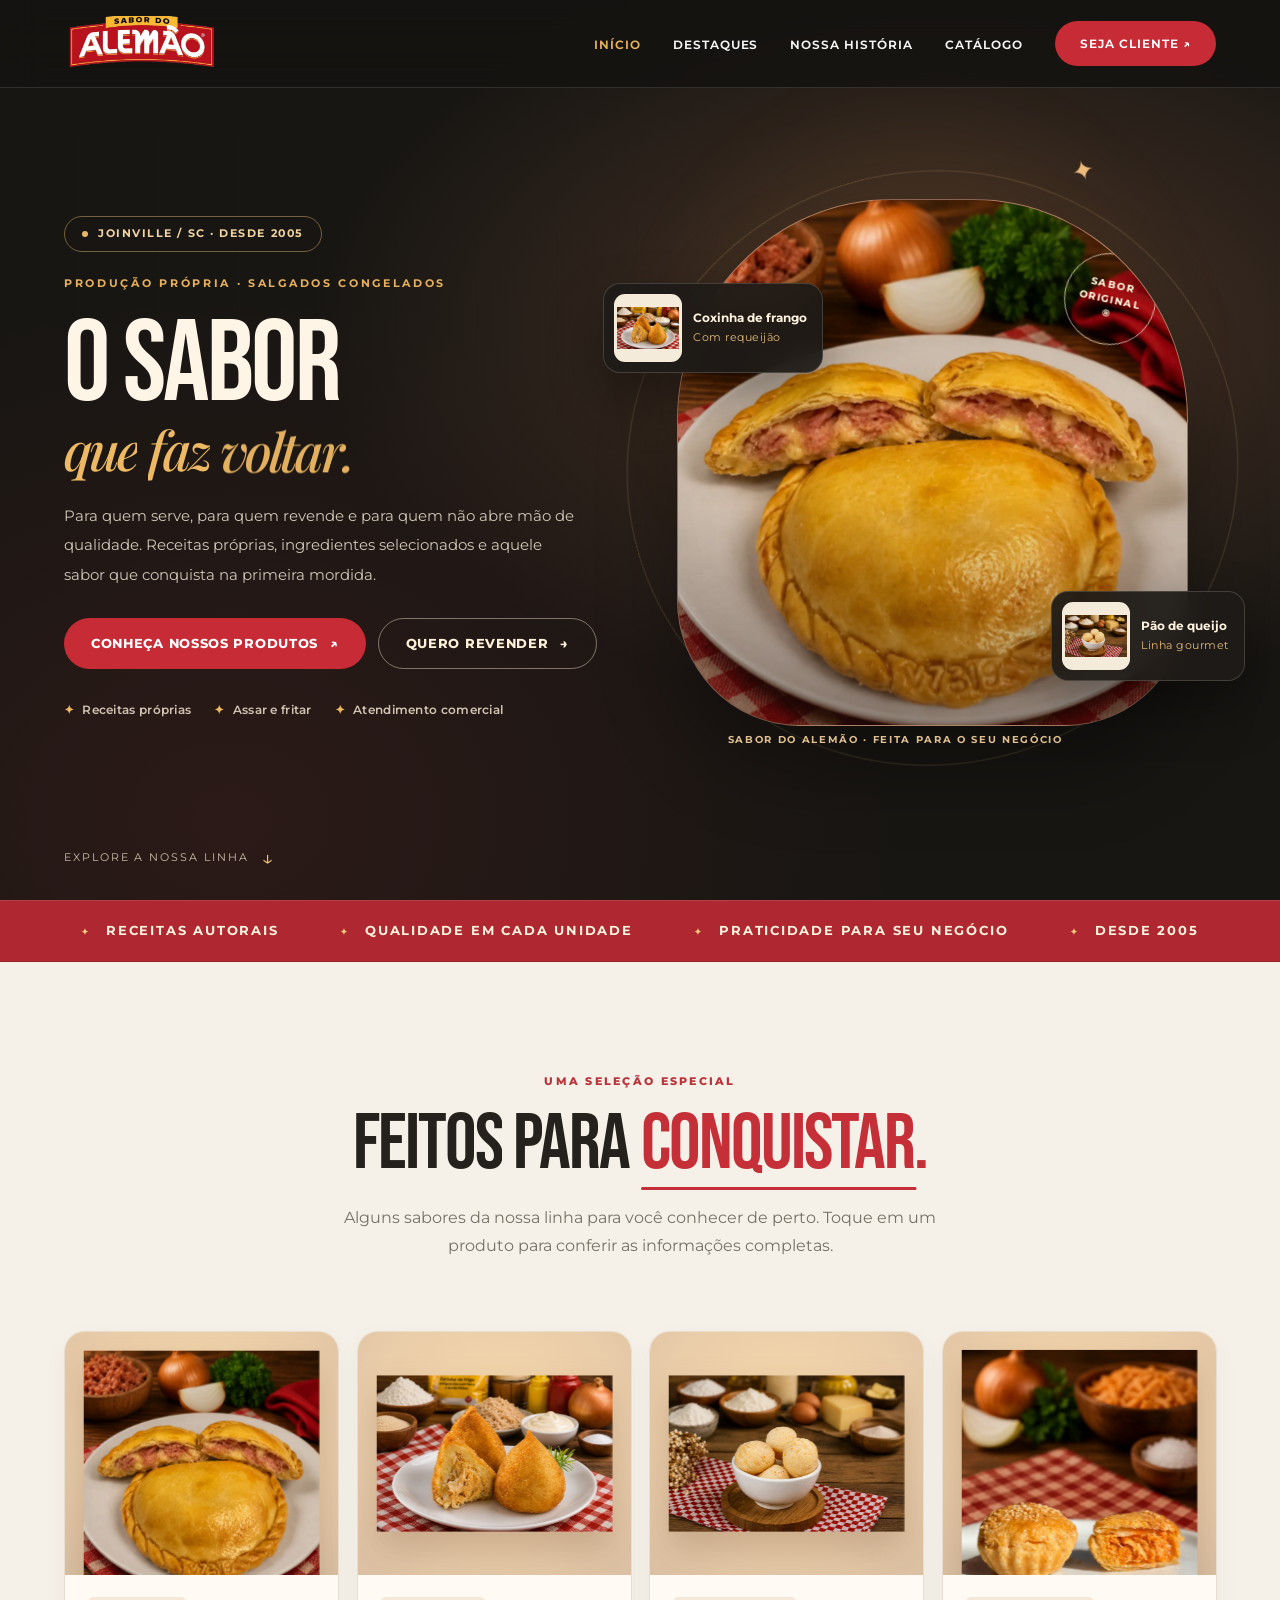
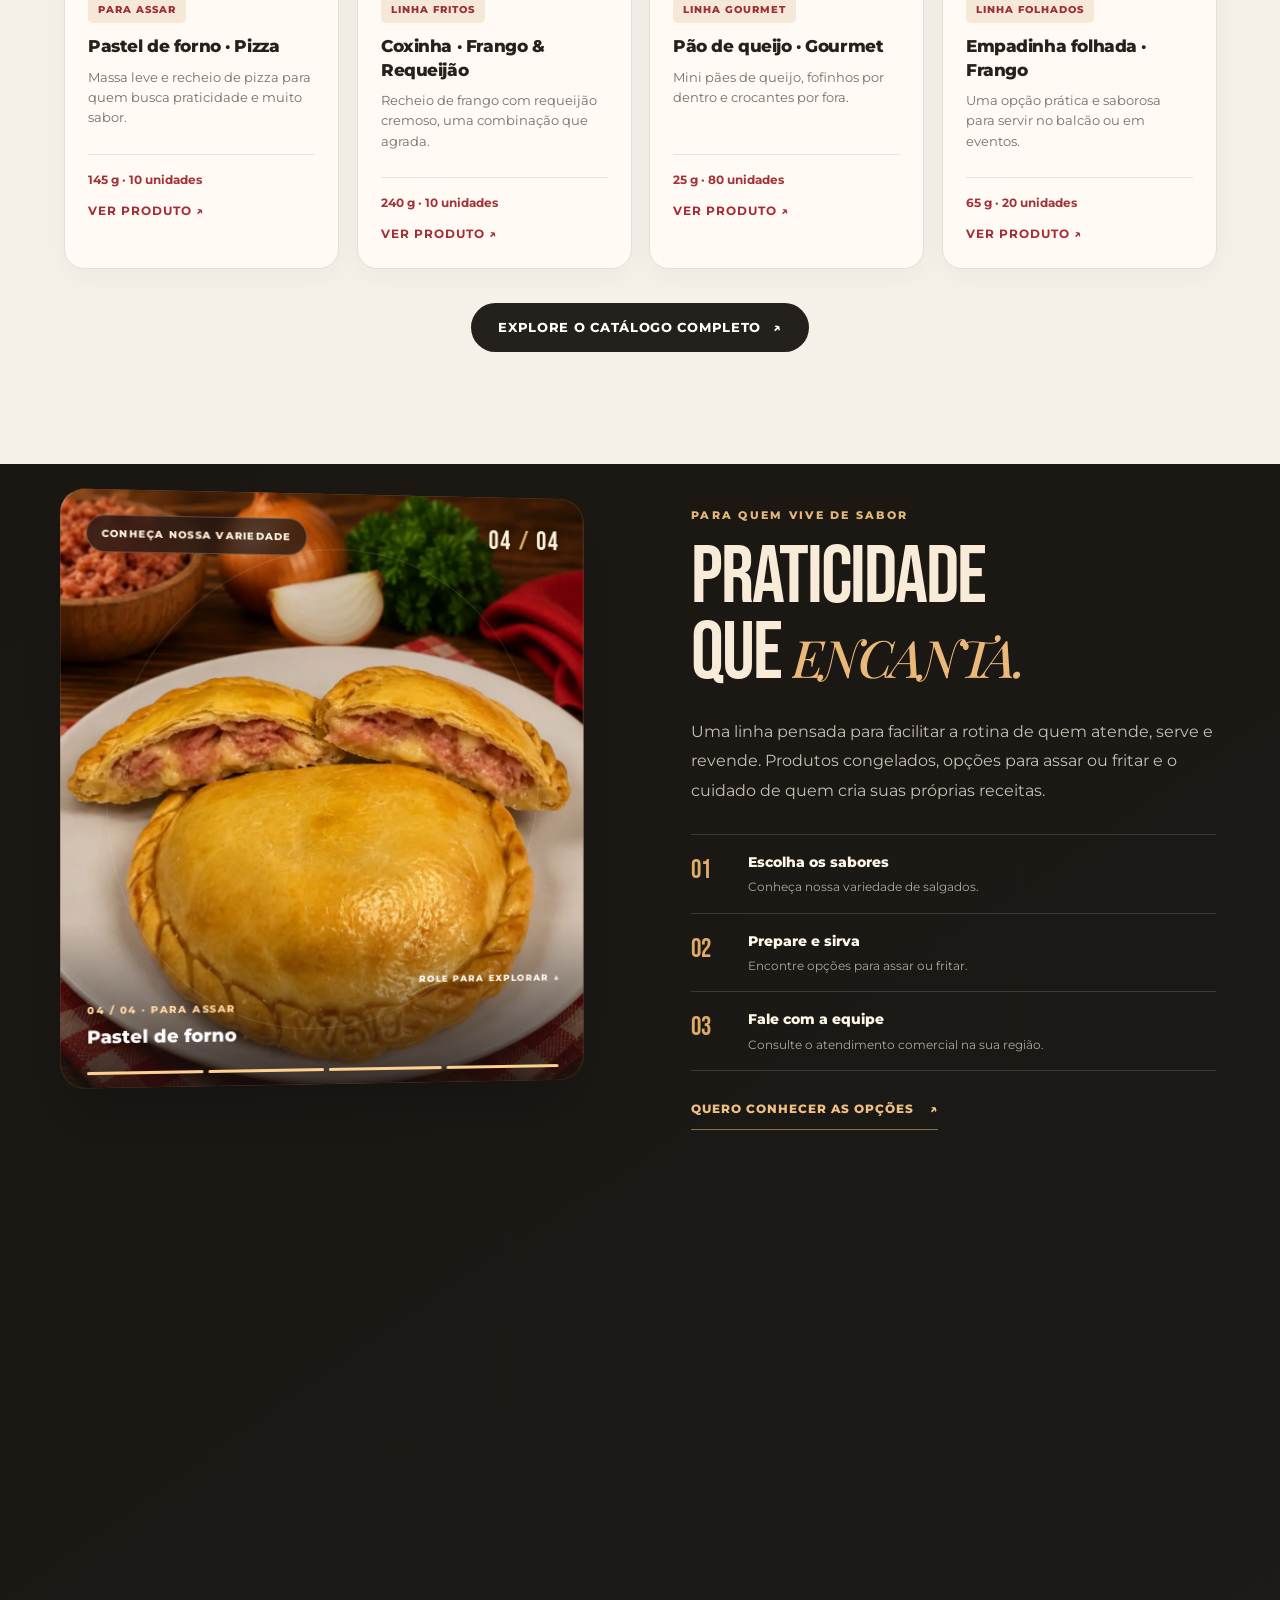
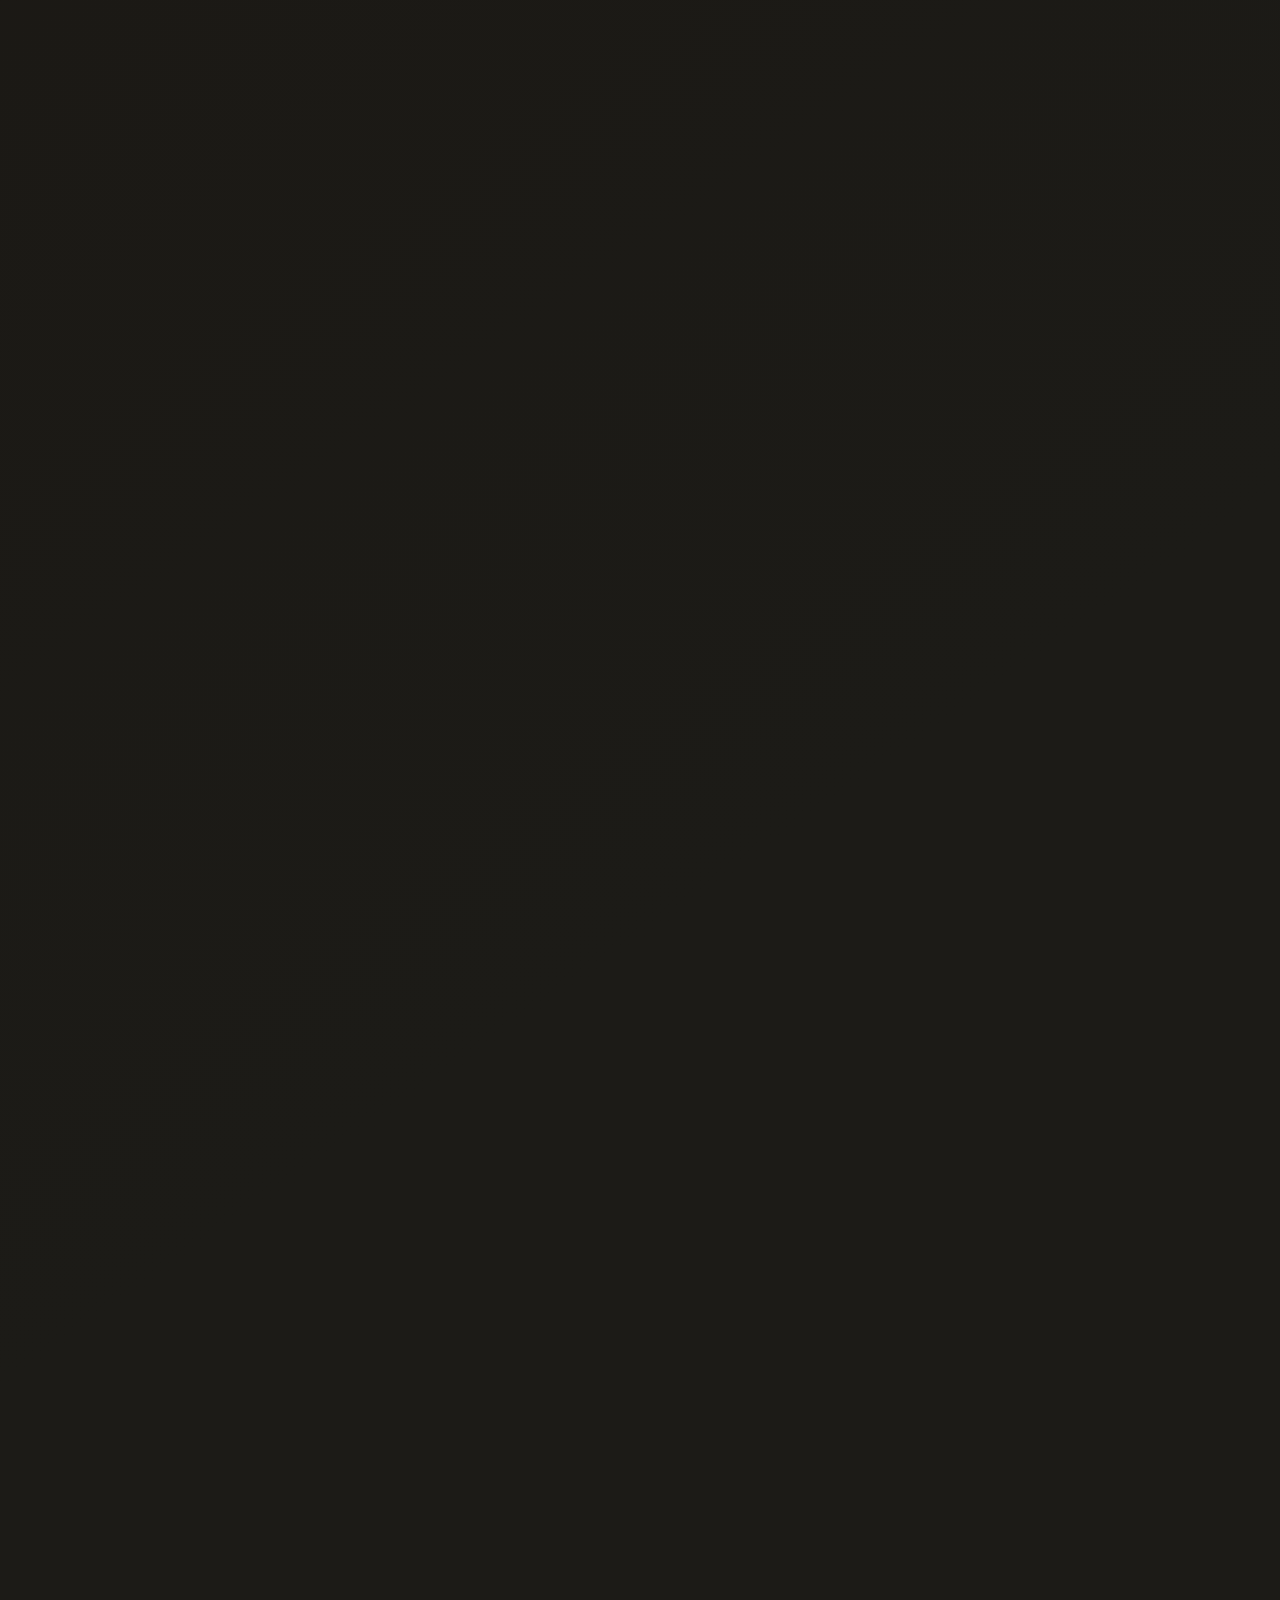
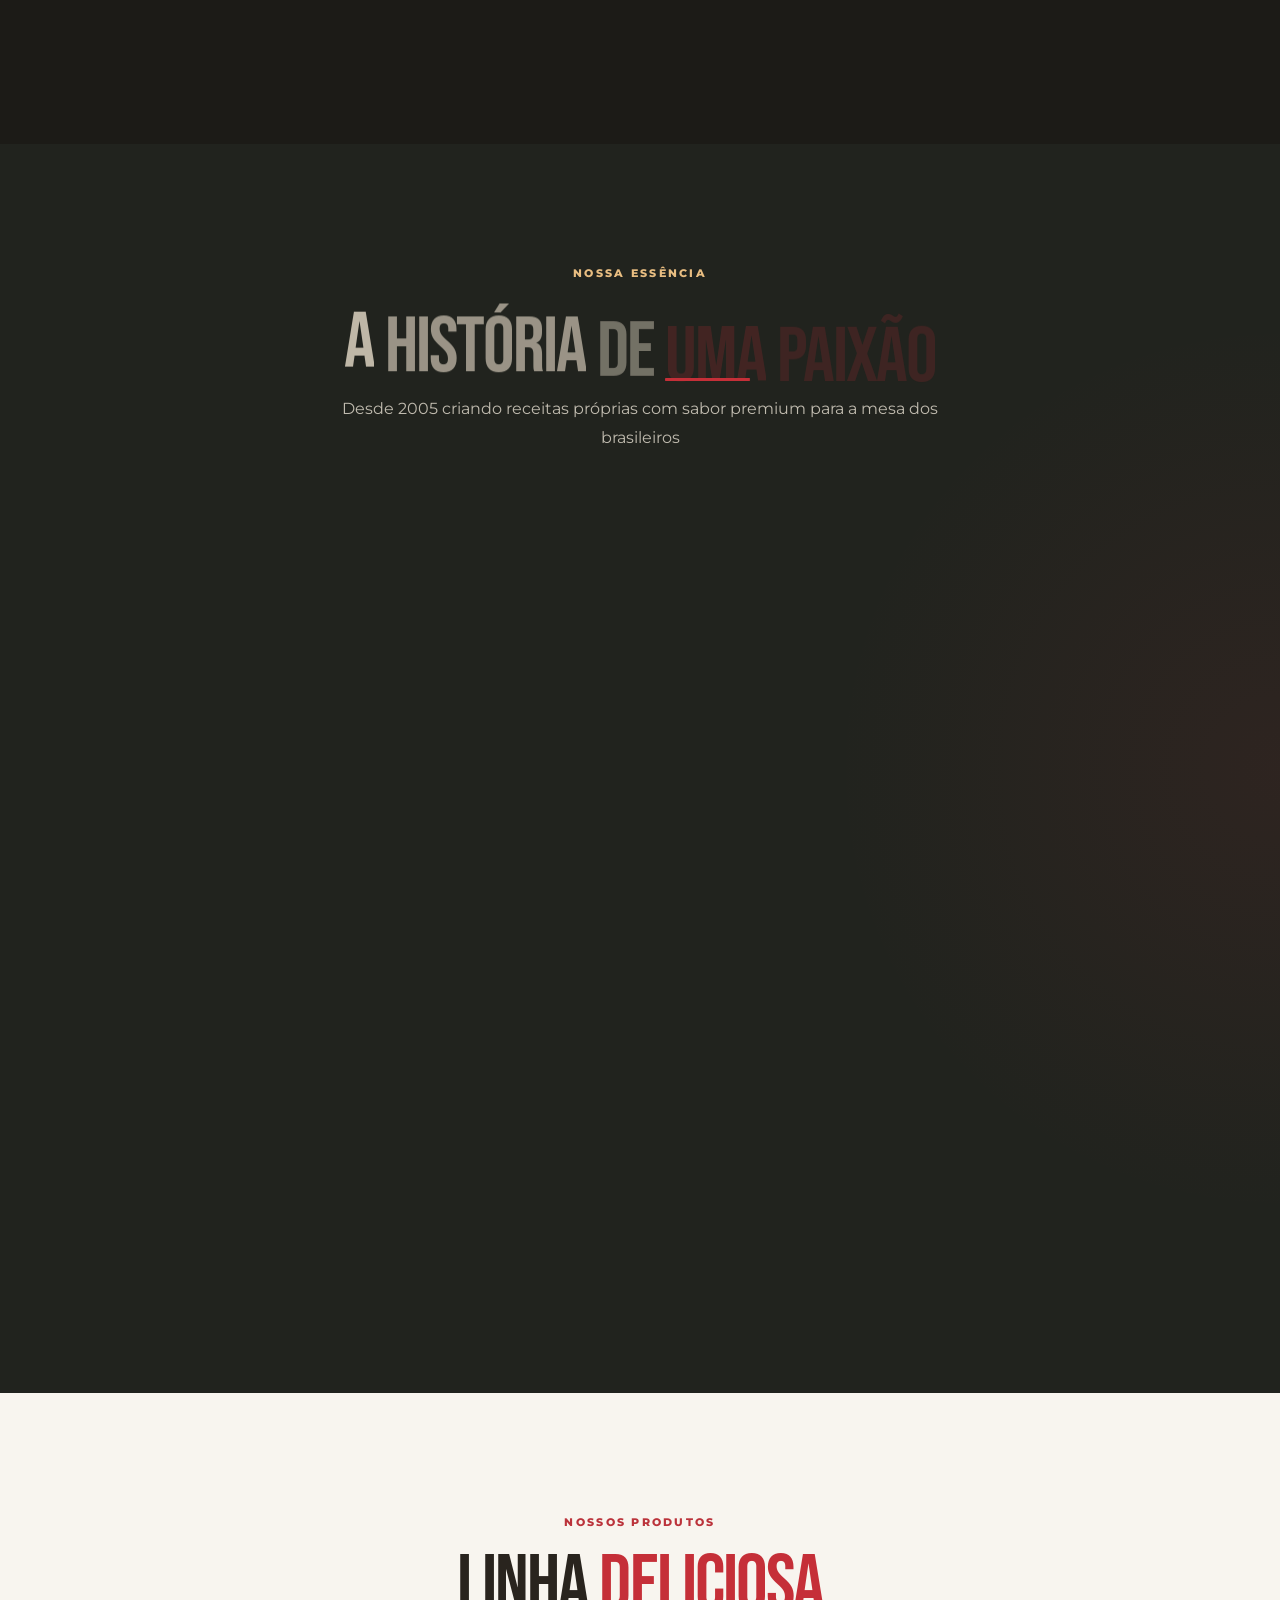
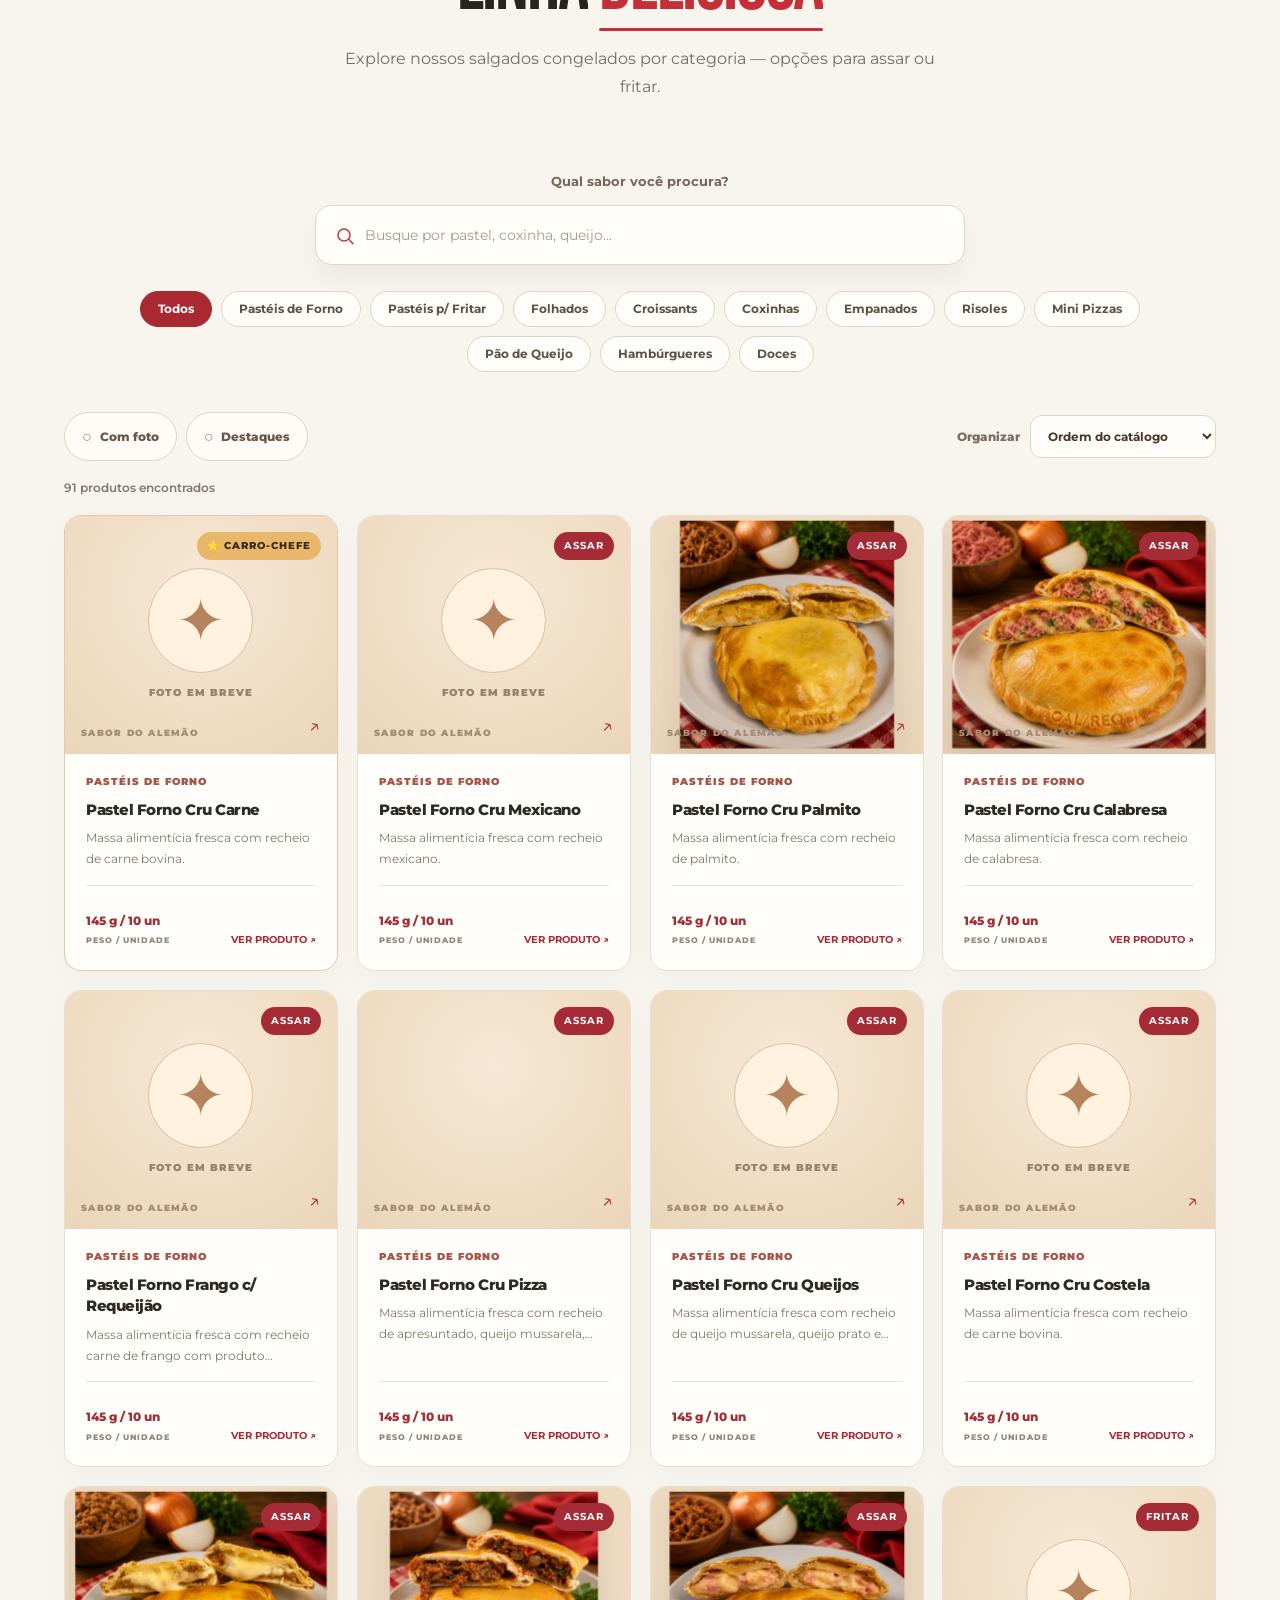
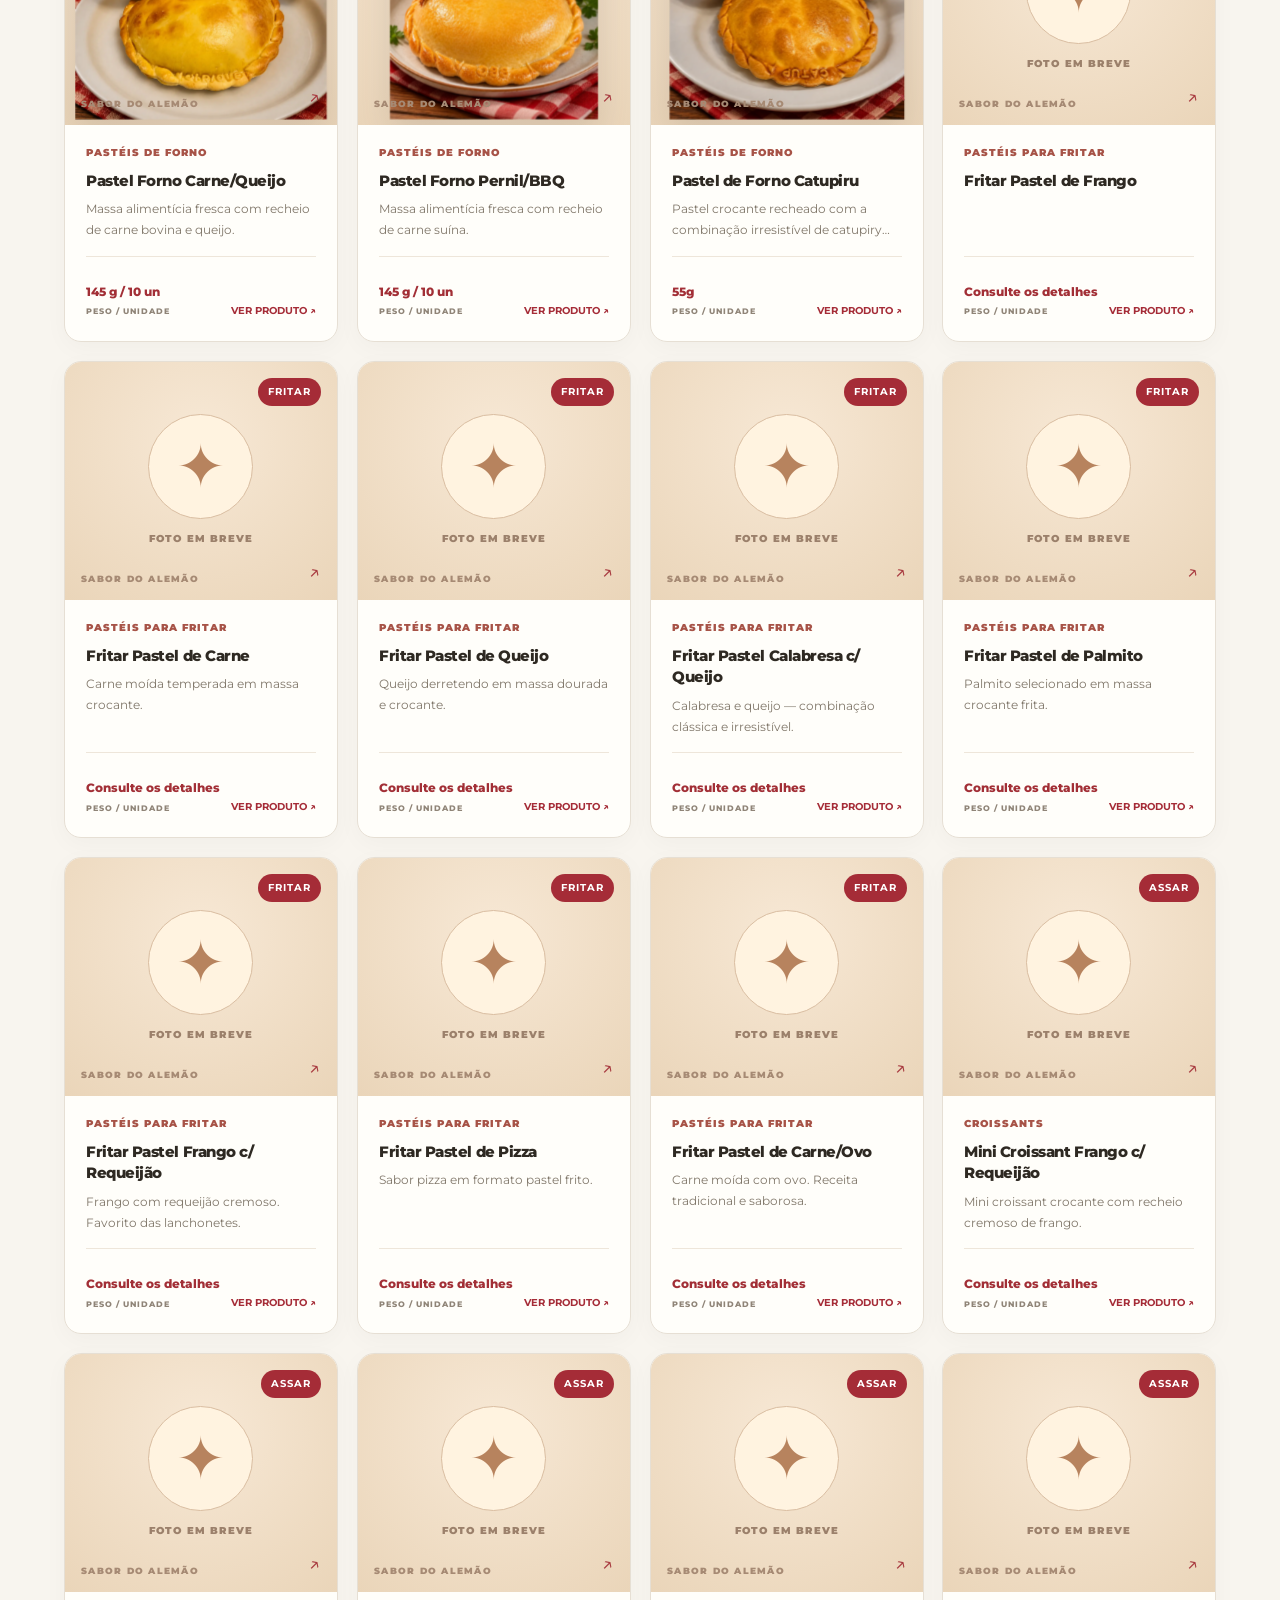
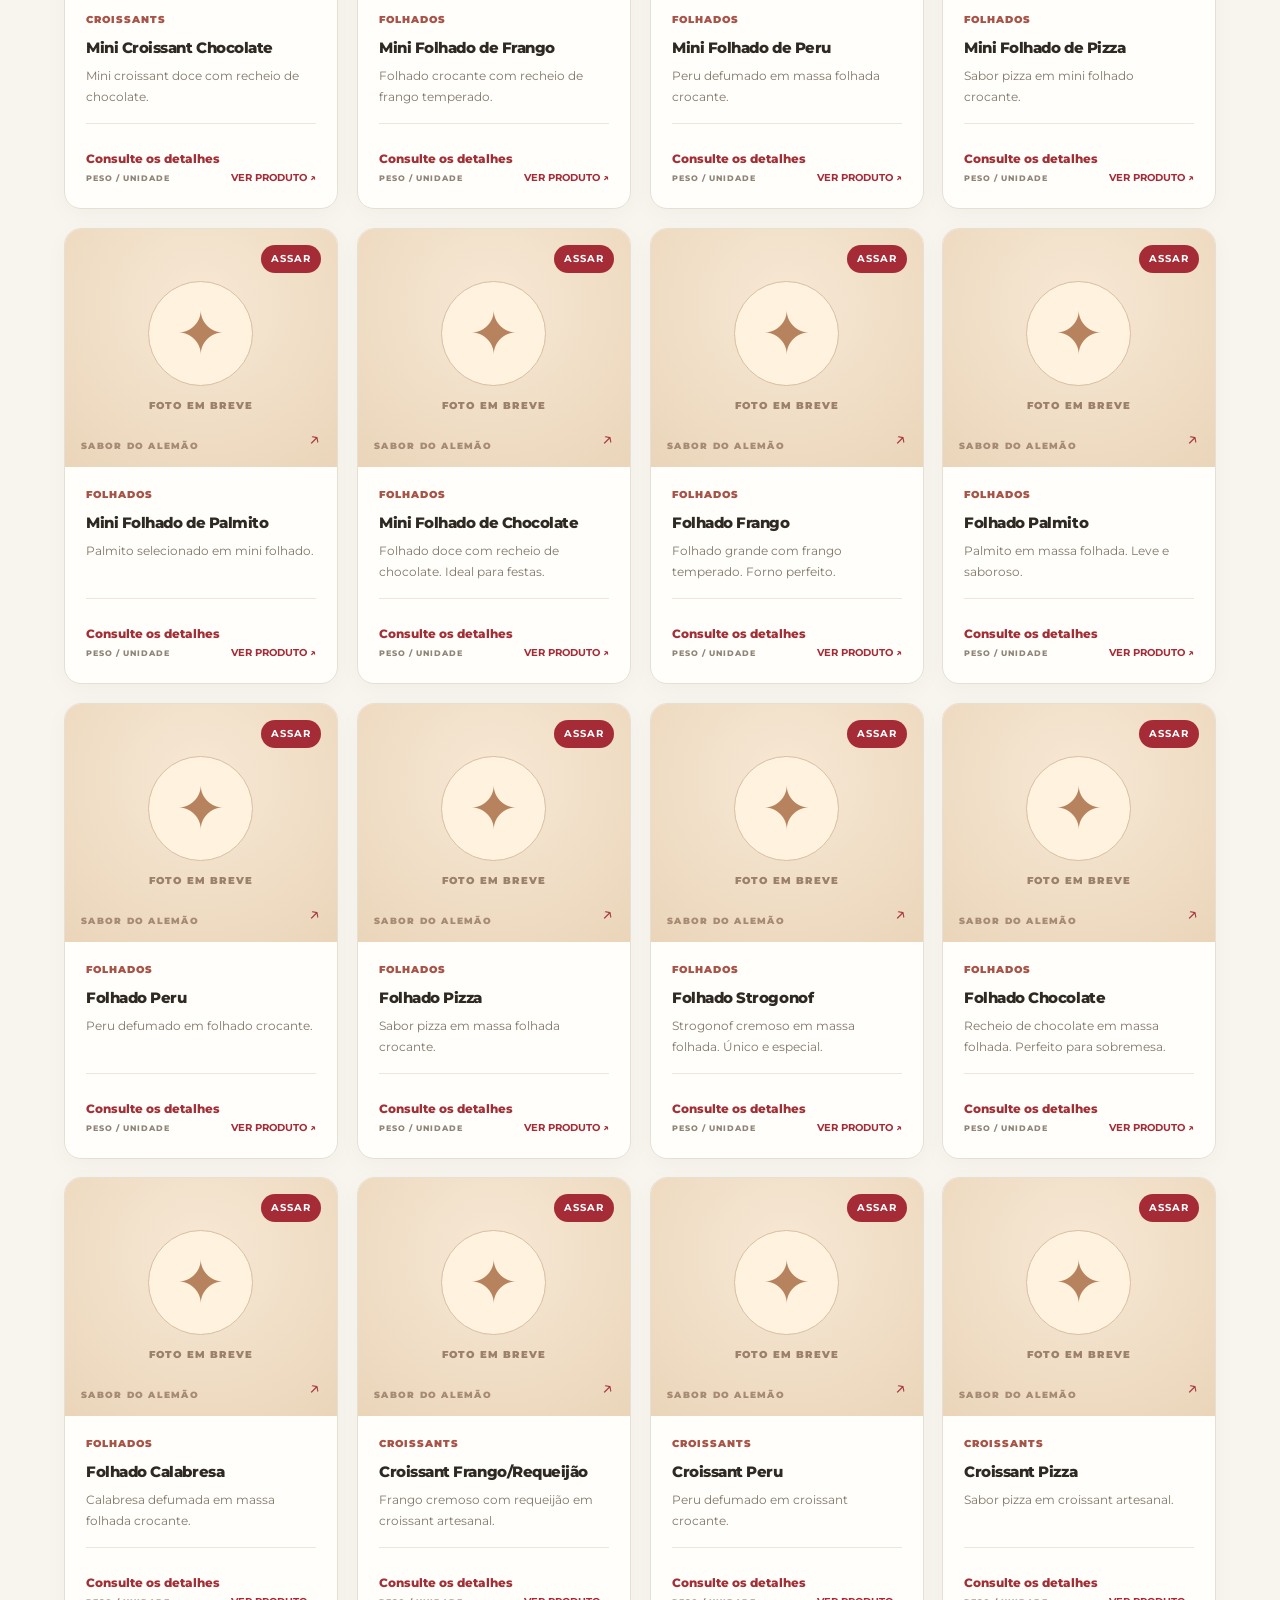
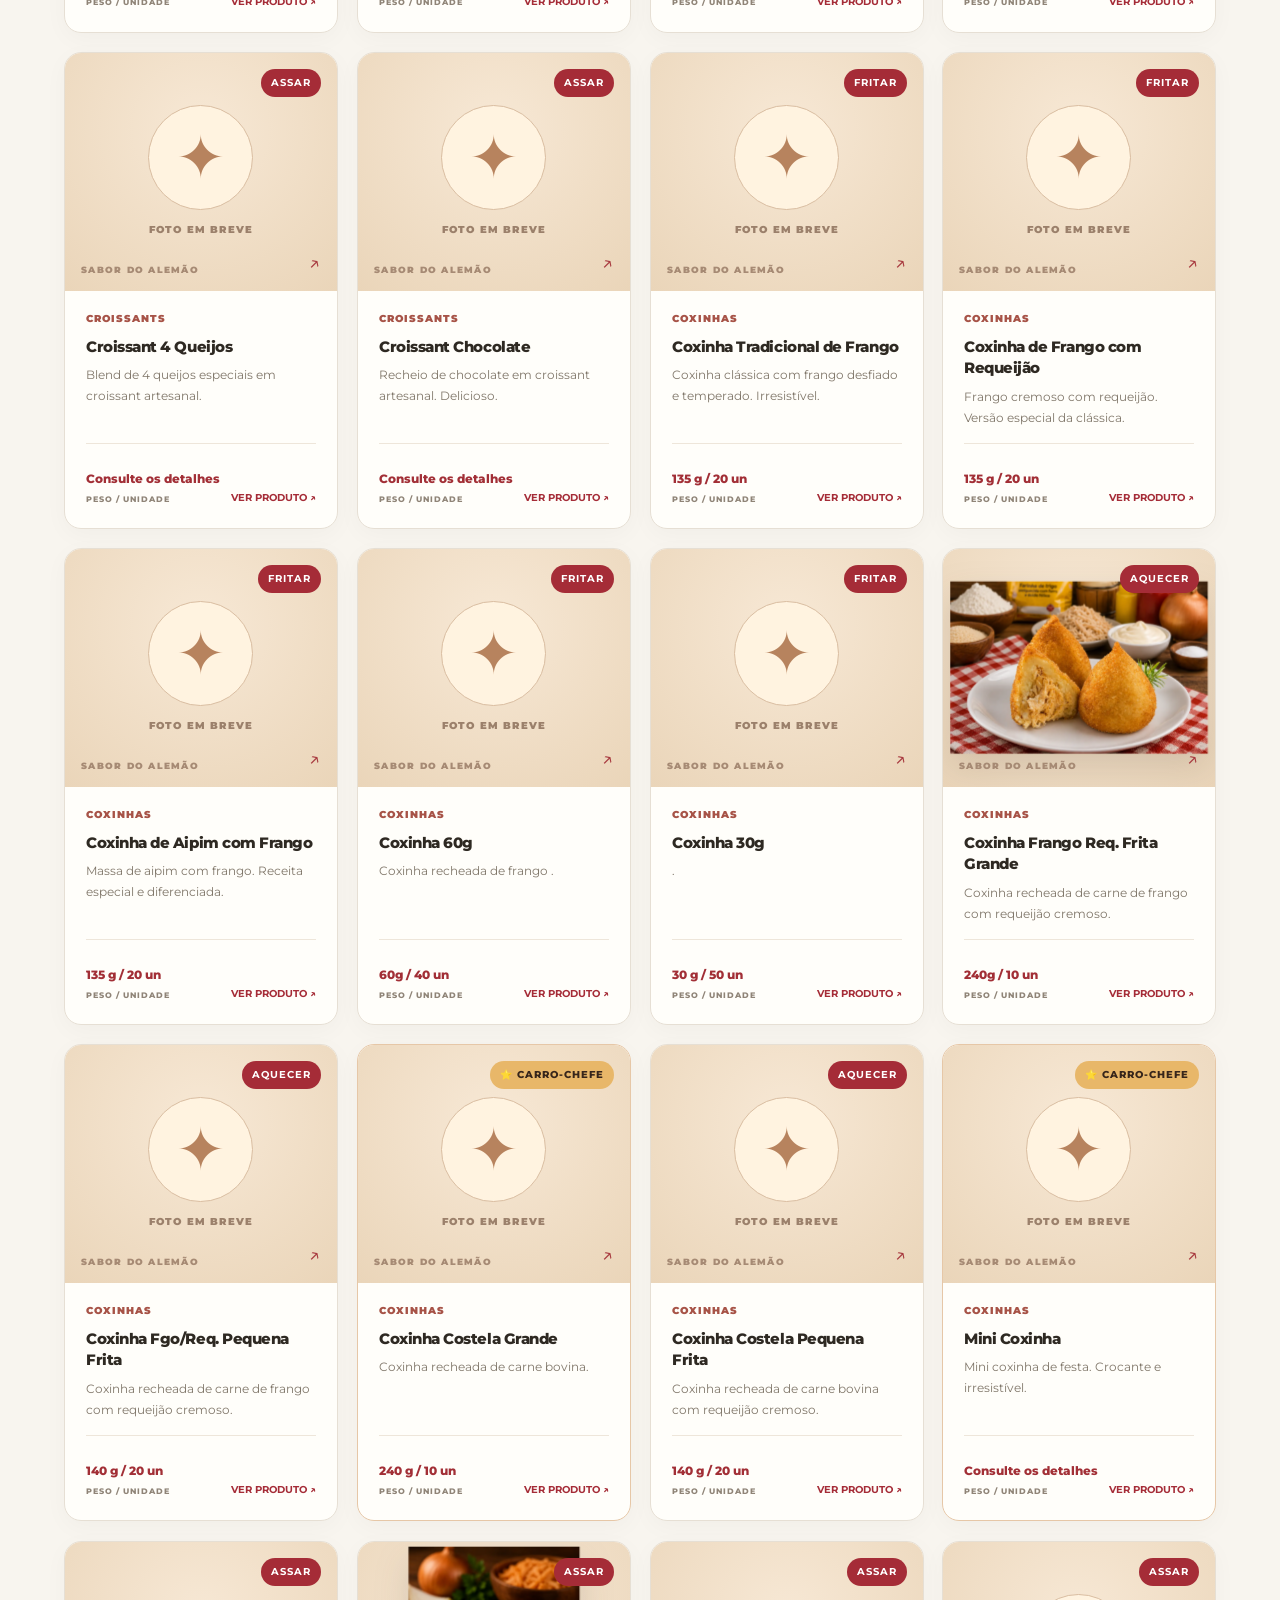
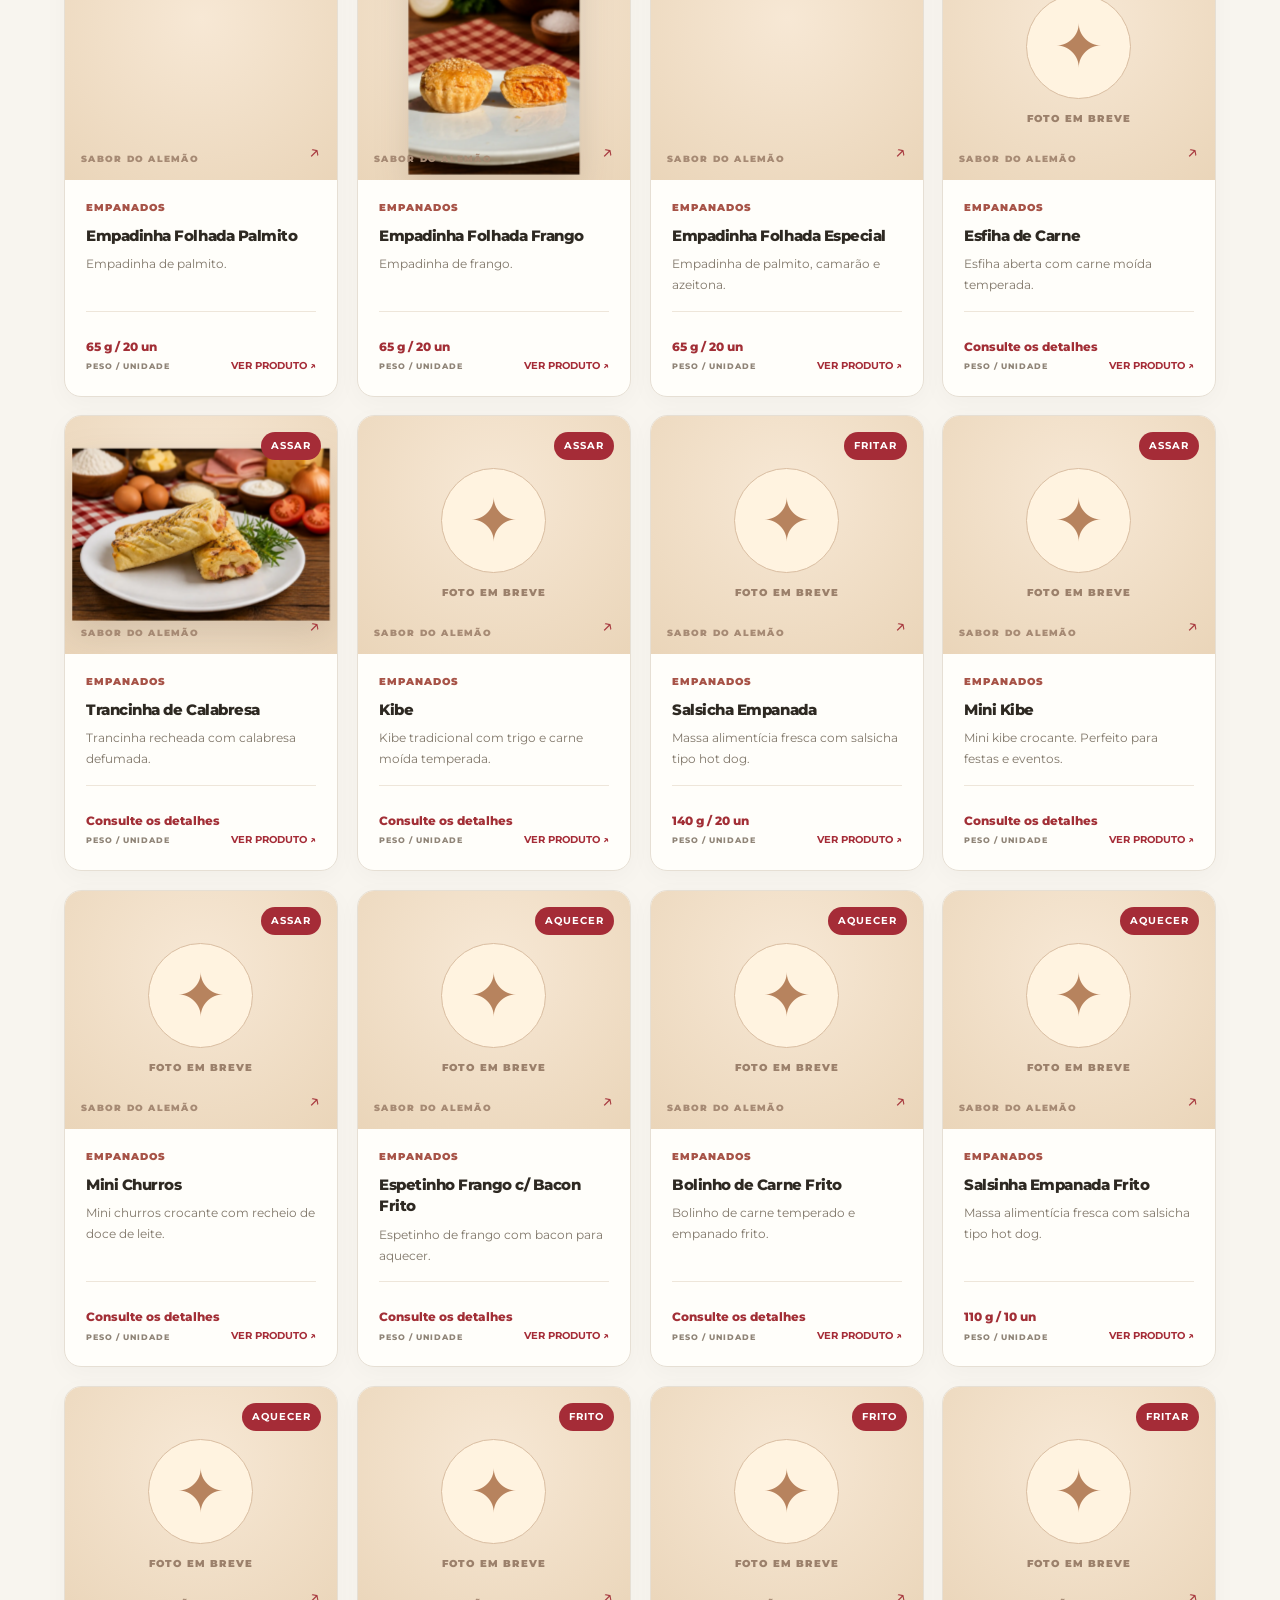
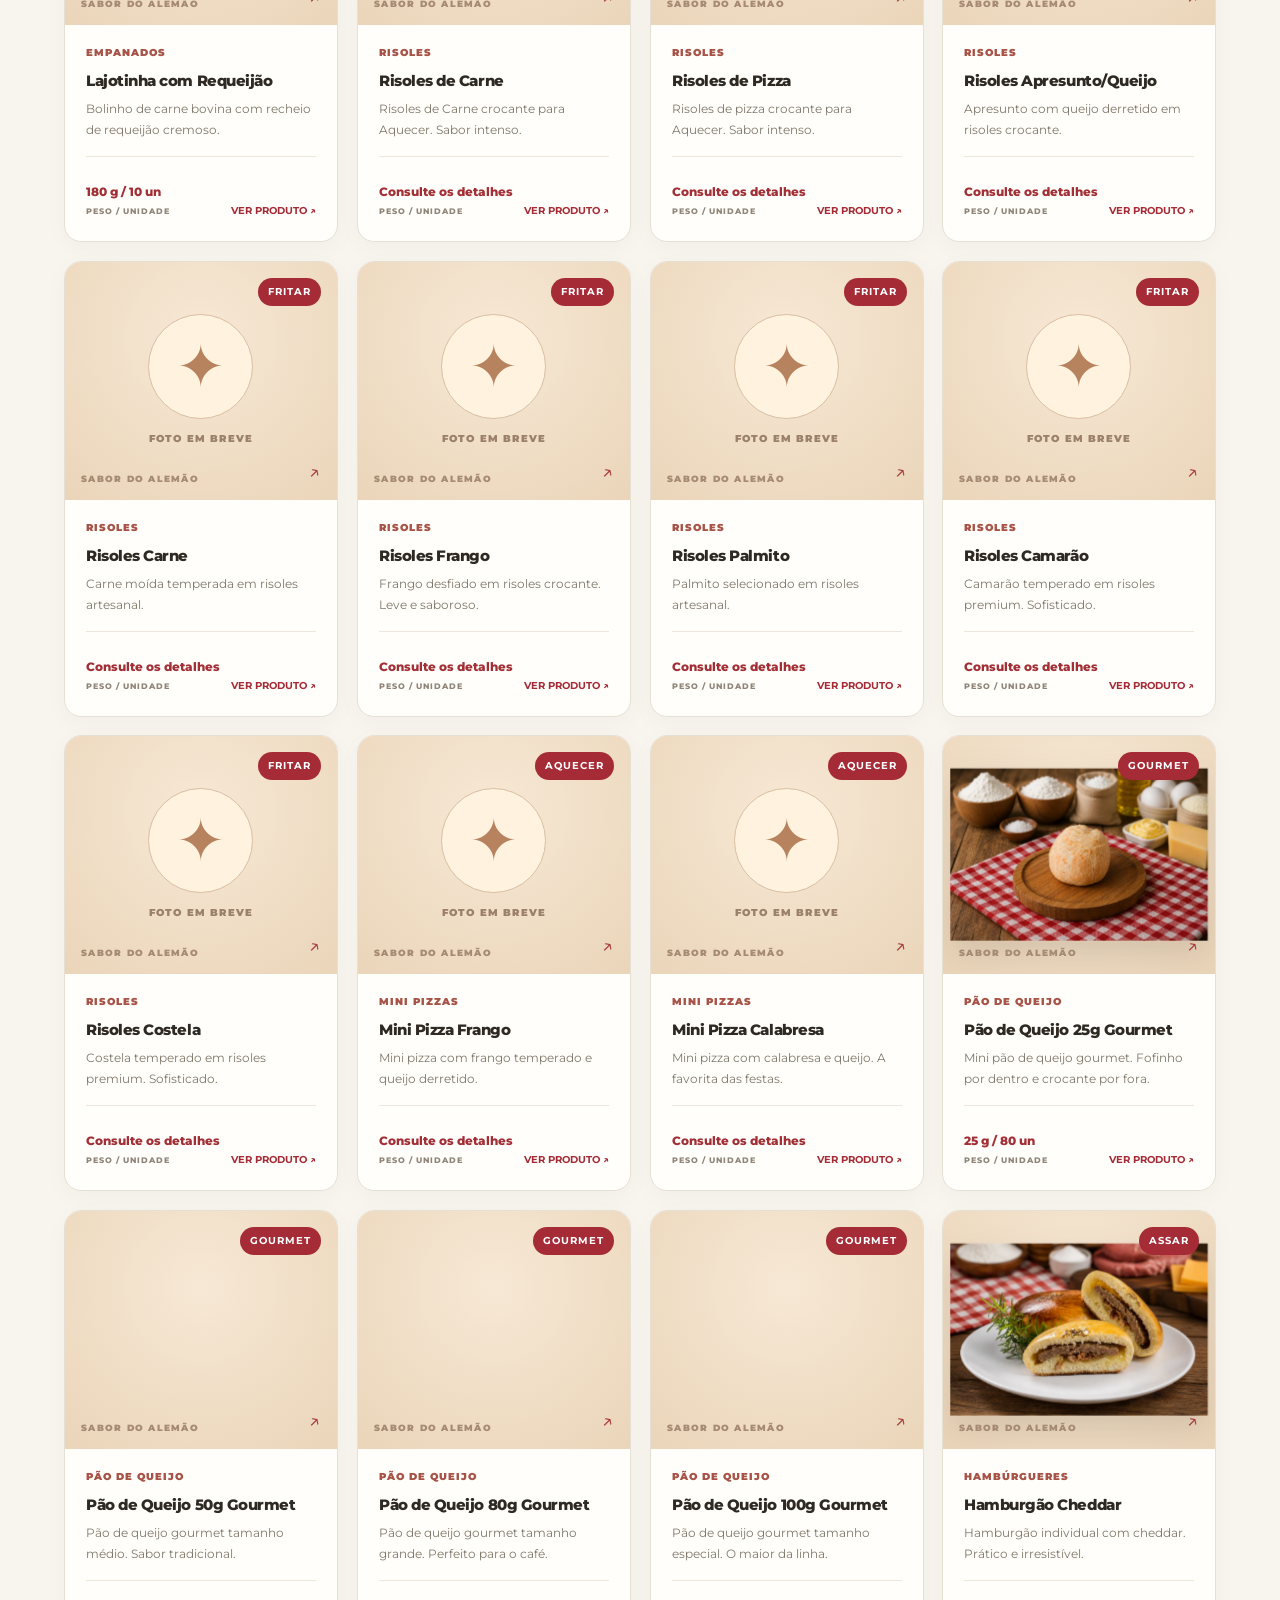
==== commit 0e60f232: "fix(site): remove duplicate product stage and add close-up controls to existing story gallery" ====
--- a/index.html
+++ b/index.html
@@ -63,7 +63,7 @@
 <link rel="stylesheet" href="css/showcase.css">
 <link rel="stylesheet" href="css/embaixador-scroll.css">
 <link rel="stylesheet" href="css/catalog-v2.css">
-    <link rel="stylesheet" href="css/immersive-experience.css">
+
 
 <!-- Schema.org: LocalBusiness -->
 <script type="application/ld+json">
@@ -325,6 +325,13 @@
         <div class="story-gallery-bars"><span></span><span></span><span></span><span></span></div>
         <span class="story-gallery-hint">ROLE PARA EXPLORAR <span aria-hidden="true">↓</span></span>
       </div>
+      <div class="story-gallery-interactions" aria-label="Explore as imagens dos produtos">
+        <div class="story-gallery-mobile-controls" role="group" aria-label="Trocar produto">
+          <button type="button" class="story-gallery-arrow" id="storyPrev" aria-label="Produto anterior">←</button>
+          <button type="button" class="story-gallery-arrow" id="storyNext" aria-label="Próximo produto">→</button>
+        </div>
+        <button type="button" class="story-gallery-inspect" id="storyInspect">OLHAR DE PERTO <span aria-hidden="true">↗</span></button>
+      </div>
     </div>
     <div class="story-copy reveal">
       <div class="section-tag">PARA QUEM VIVE DE SABOR</div>
@@ -339,6 +346,32 @@
     </div>
   </div>
 </section>
+
+<!-- Uma única vitrine com zoom tátil: reaproveita a foto que já está carregada. -->
+<dialog class="story-inspect-dialog" id="storyInspectDialog" aria-labelledby="storyInspectTitle">
+  <div class="story-inspect-shell">
+    <div class="story-inspect-top">
+      <p>DETALHES QUE DÃO VONTADE DE EXPERIMENTAR</p>
+      <button type="button" class="story-inspect-close" id="storyInspectClose" aria-label="Fechar imagem ampliada">FECHAR ✕</button>
+    </div>
+    <div class="story-inspect-stage" id="storyInspectStage" aria-label="Imagem ampliada; arraste para explorar após aproximar">
+      <img id="storyInspectImage" src="img/trancinha-calabresa.webp" alt="Trancinha de calabresa Sabor do Alemão" width="560" height="560" draggable="false">
+      <span class="story-inspect-corner" aria-hidden="true">SABOR DO ALEMÃO / CLOSE-UP</span>
+    </div>
+    <div class="story-inspect-bottom">
+      <div class="story-inspect-description">
+        <p class="story-inspect-eyebrow">CONHEÇA DE PERTO</p>
+        <h2 id="storyInspectTitle">Trancinha de calabresa</h2>
+        <p id="storyInspectHelp">Use + para ampliar e arraste a imagem para explorar os detalhes.</p>
+      </div>
+      <div class="story-inspect-zoom" role="group" aria-label="Zoom da imagem">
+        <button type="button" id="storyZoomOut" aria-label="Diminuir zoom">−</button>
+        <output id="storyZoomValue" aria-live="polite">100%</output>
+        <button type="button" id="storyZoomIn" aria-label="Ampliar imagem">+</button>
+      </div>
+    </div>
+  </div>
+</dialog>
 
 <!-- SOBRE -->
 <section class="sobre" id="sobre">
@@ -402,65 +435,6 @@
     </section>
 
 
-<!-- EXPERIÊNCIA IMERSIVA LEVE — três linhas, fotos reais, sem vídeo nem WebGL -->
-<section class="immersive-spotlight" id="experiencia" aria-labelledby="experienciaTitulo">
-  <div class="immersive-inner">
-    <header class="immersive-heading">
-      <div>
-        <p class="immersive-kicker">Uma vitrine que desperta o apetite</p>
-        <h2 id="experienciaTitulo">SABOR QUE<br><em>se sente de perto.</em></h2>
-      </div>
-      <p>Explore três estilos da nossa linha. Uma experiência feita para descobrir o próximo favorito do seu negócio.</p>
-    </header>
-
-    <div class="immersive-stage" data-immersive-stage data-immersive-active="0">
-      <div class="immersive-visual" aria-hidden="true">
-        <div class="immersive-aura"></div>
-        <div class="immersive-rings"></div>
-        <figure class="immersive-product is-current" data-immersive-image="0" aria-hidden="false">
-          <img src="img/pastel-forno-pizza.webp" alt="" loading="lazy" decoding="async" width="600" height="600">
-        </figure>
-        <figure class="immersive-product" data-immersive-image="1" aria-hidden="true">
-          <img src="img/coxinha-grande-frango-requeijao-frita.webp" alt="" loading="lazy" decoding="async" width="600" height="600">
-        </figure>
-        <figure class="immersive-product" data-immersive-image="2" aria-hidden="true">
-          <img src="img/pao-queijo-alguns.webp" alt="" loading="lazy" decoding="async" width="600" height="600">
-        </figure>
-        <span class="immersive-halo-label">Nossa seleção</span>
-      </div>
-
-      <div class="immersive-content">
-        <div class="immersive-stage-label"><span data-immersive-counter>01</span> / 03 &nbsp; · &nbsp; Descubra o sabor</div>
-        <div id="immersive-panel-0" class="immersive-panel" role="tabpanel" aria-labelledby="immersive-tab-0" data-immersive-panel="0" tabindex="0">
-          <h3>DO FORNO<br><em>para o seu balcão.</em></h3>
-          <p>Pastéis de forno para quem valoriza praticidade e quer oferecer opções que chamam atenção na vitrine.</p>
-          <a class="immersive-link" href="#produtos">Explorar pastéis de forno <span aria-hidden="true">↗</span></a>
-        </div>
-        <div id="immersive-panel-1" class="immersive-panel" role="tabpanel" aria-labelledby="immersive-tab-1" data-immersive-panel="1" tabindex="0" hidden>
-          <h3>CROCÂNCIA<br><em>que conquista.</em></h3>
-          <p>Uma linha de salgados para fritar, pensada para completar o atendimento com variedade e muito sabor.</p>
-          <a class="immersive-link" href="#produtos">Conhecer a linha para fritar <span aria-hidden="true">↗</span></a>
-        </div>
-        <div id="immersive-panel-2" class="immersive-panel" role="tabpanel" aria-labelledby="immersive-tab-2" data-immersive-panel="2" tabindex="0" hidden>
-          <h3>PEQUENOS<br><em>grandes favoritos.</em></h3>
-          <p>Pães de queijo e opções práticas para acompanhar diferentes momentos do seu negócio.</p>
-          <a class="immersive-link" href="#produtos">Descobrir a linha gourmet <span aria-hidden="true">↗</span></a>
-        </div>
-      </div>
-    </div>
-
-    <div class="immersive-controls" role="tablist" aria-label="Explore nossas linhas de produtos">
-      <button type="button" class="immersive-tab" role="tab" id="immersive-tab-0" aria-controls="immersive-panel-0" aria-selected="true" tabindex="0" data-immersive-tab="0"><span>01</span><span>PARA ASSAR</span></button>
-      <button type="button" class="immersive-tab" role="tab" id="immersive-tab-1" aria-controls="immersive-panel-1" aria-selected="false" tabindex="-1" data-immersive-tab="1"><span>02</span><span>PARA FRITAR</span></button>
-      <button type="button" class="immersive-tab" role="tab" id="immersive-tab-2" aria-controls="immersive-panel-2" aria-selected="false" tabindex="-1" data-immersive-tab="2"><span>03</span><span>GOURMET</span></button>
-    </div>
-    <div class="immersive-foot" aria-hidden="true">
-      <span>FEITO PARA O SEU NEGÓCIO</span>
-      <span>ESCOLHA UMA LINHA PARA EXPLORAR ↑</span>
-    </div>
-  </div>
-</section>
-
     <!-- PRODUTOS -->
     <section class="section" id="produtos">
     <div class="section-header reveal">
@@ -835,6 +809,6 @@
     <script src="js/cinematic.js"></script>
     <script src="js/showcase.js"></script>
     <script src="js/embaixador-scroll.js"></script>
-    <script src="js/immersive-experience.js" defer></script>
+
 </body>
 </html>
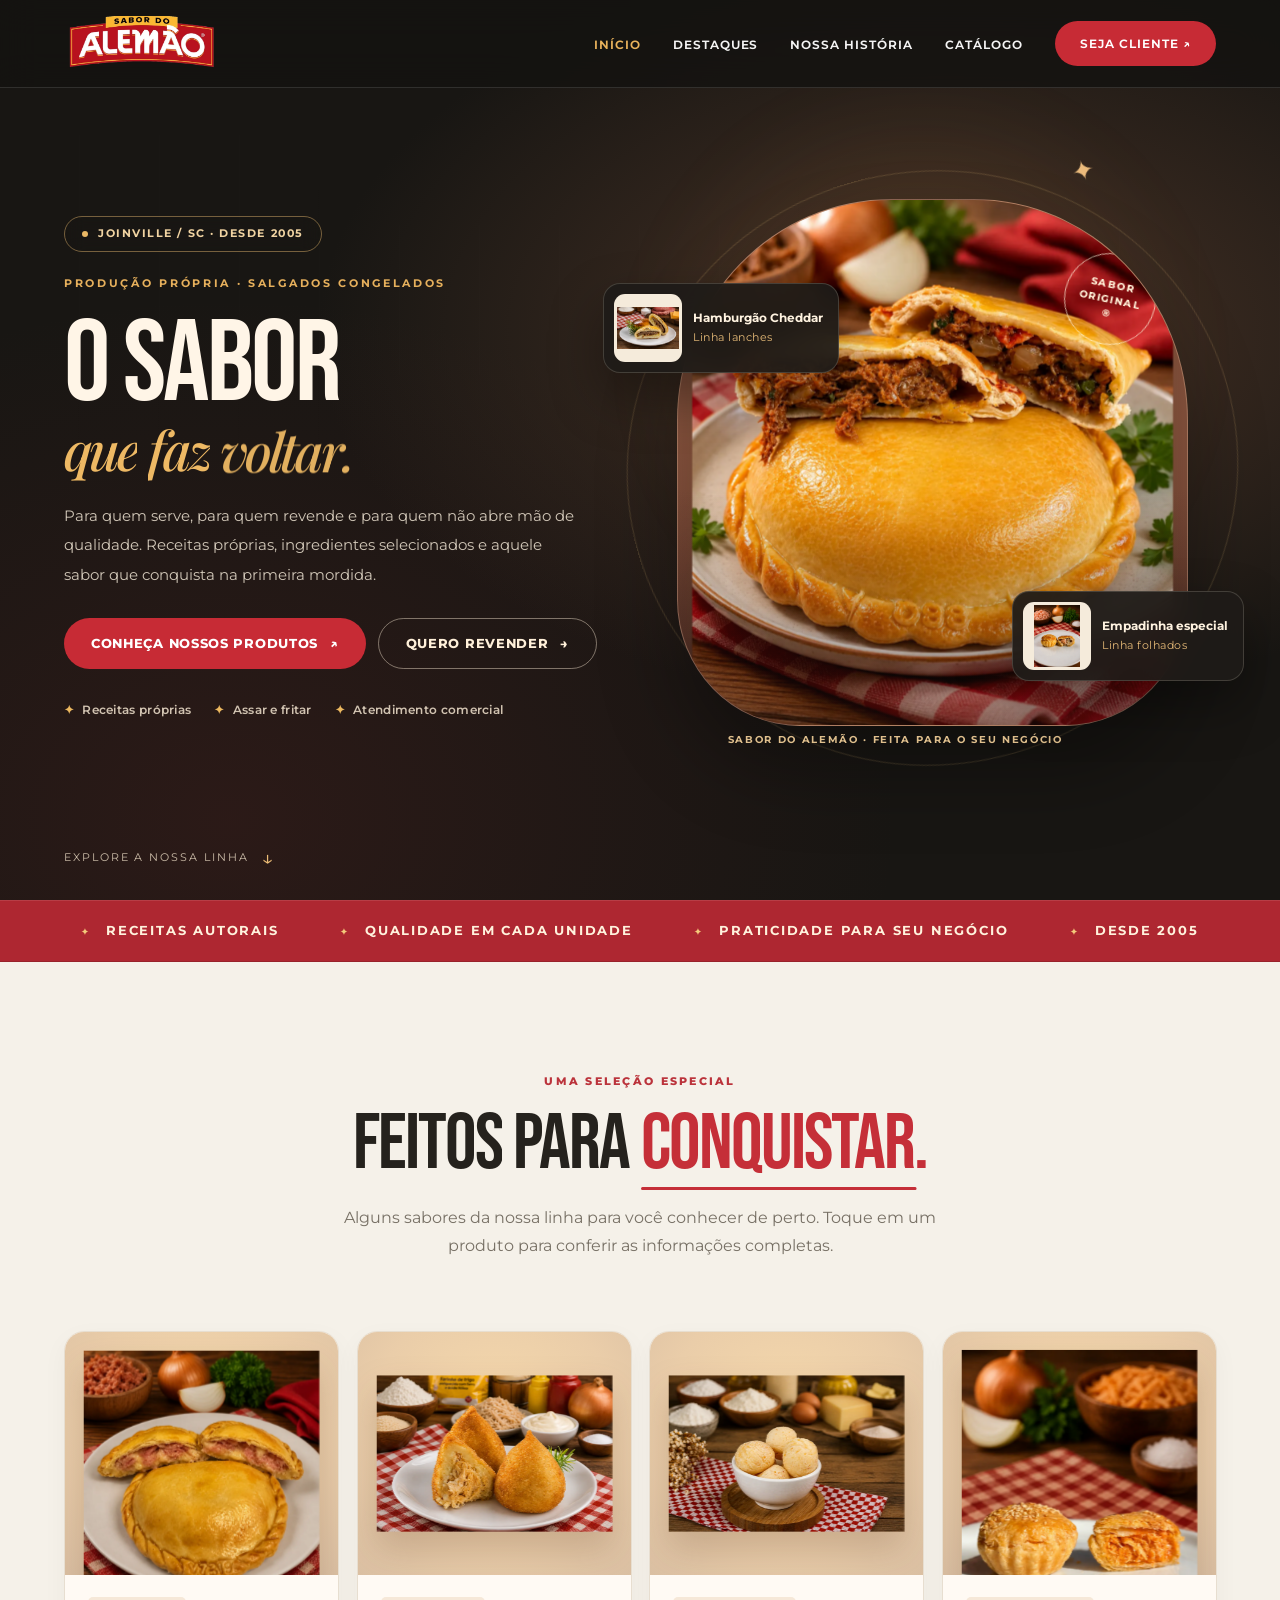
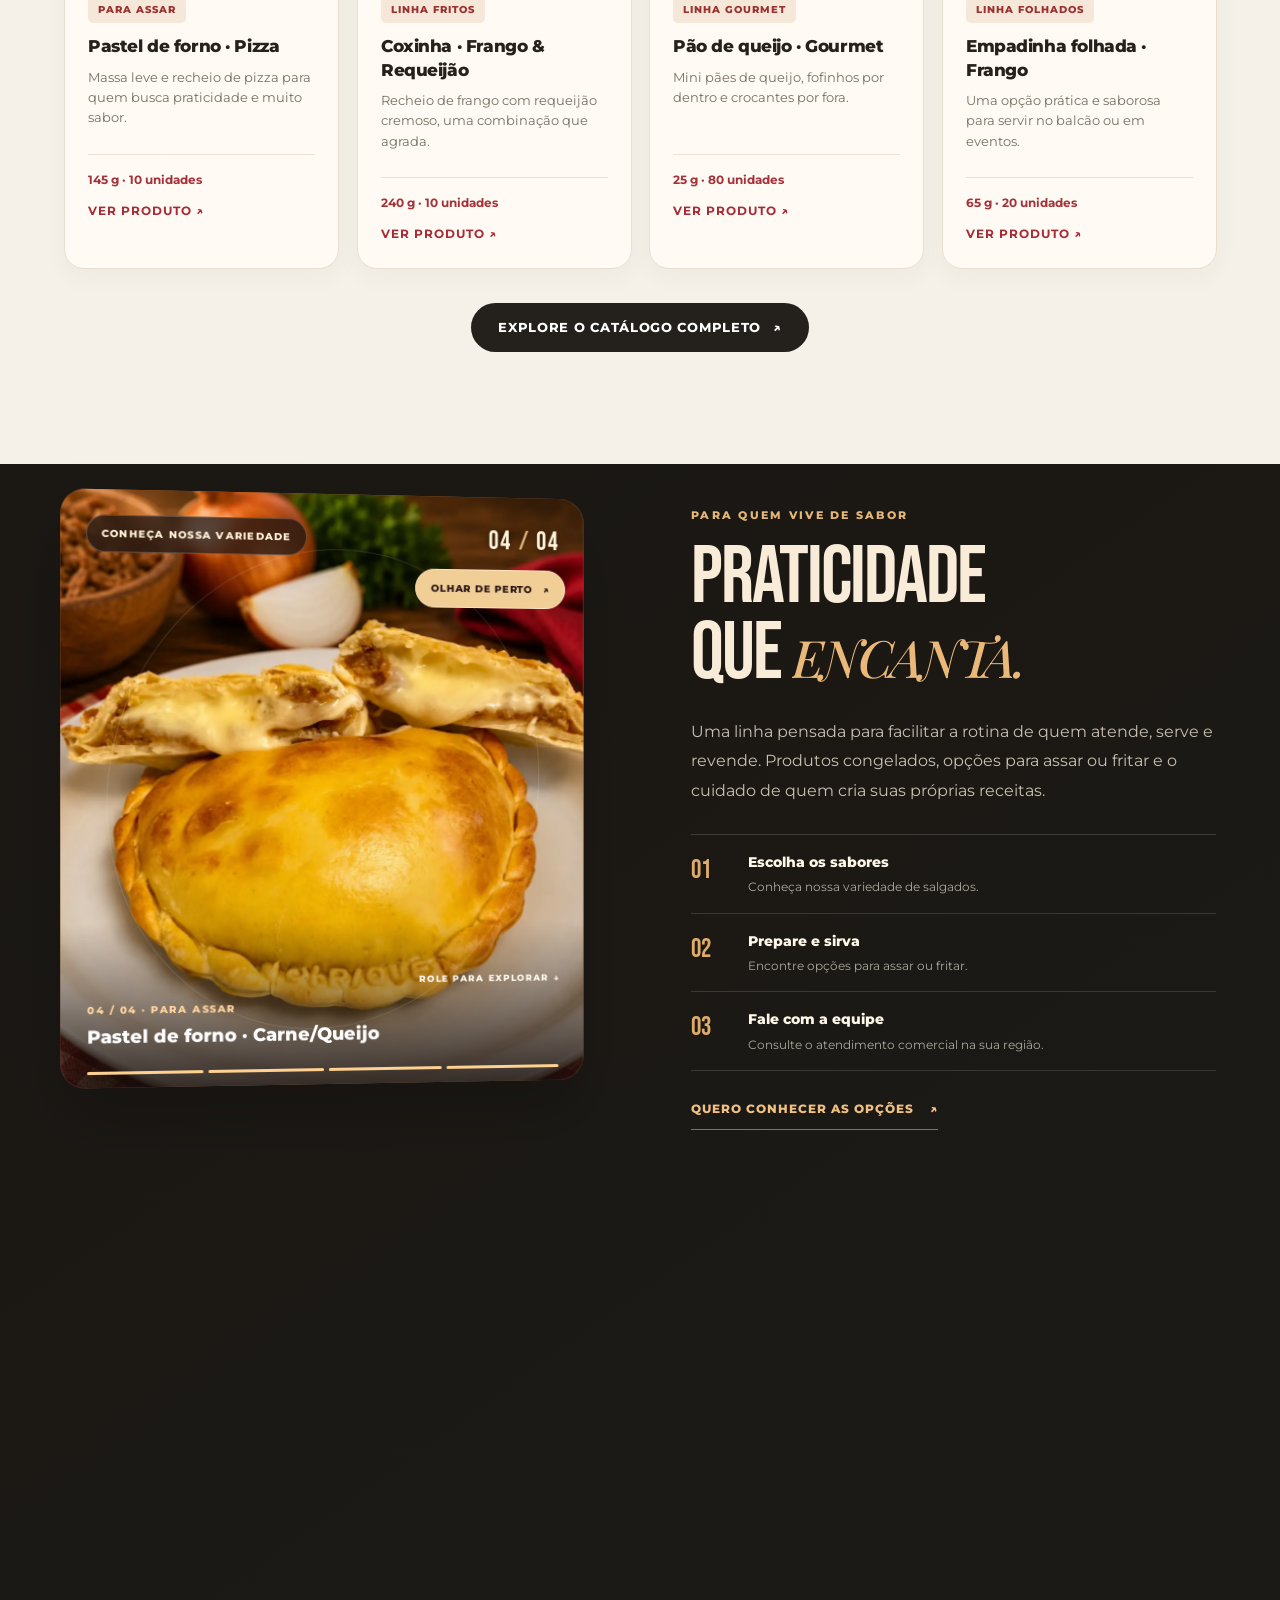
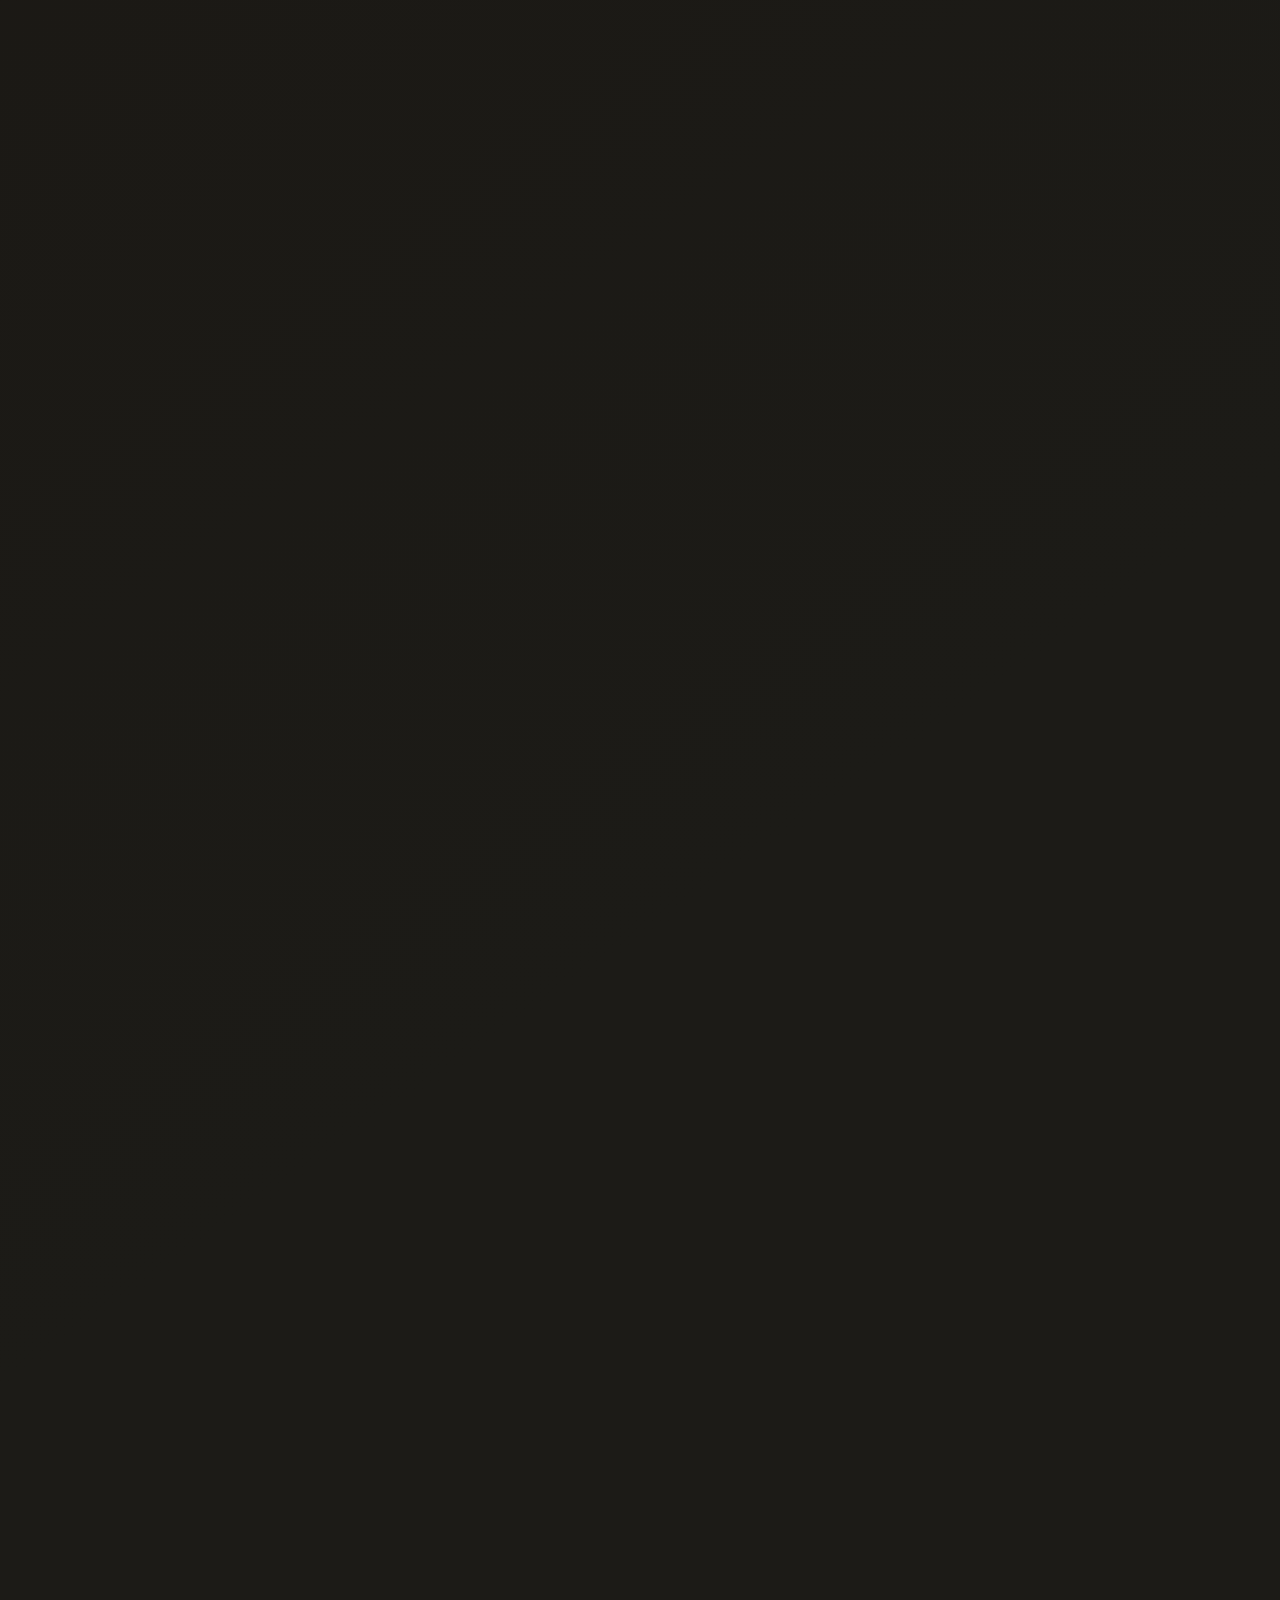
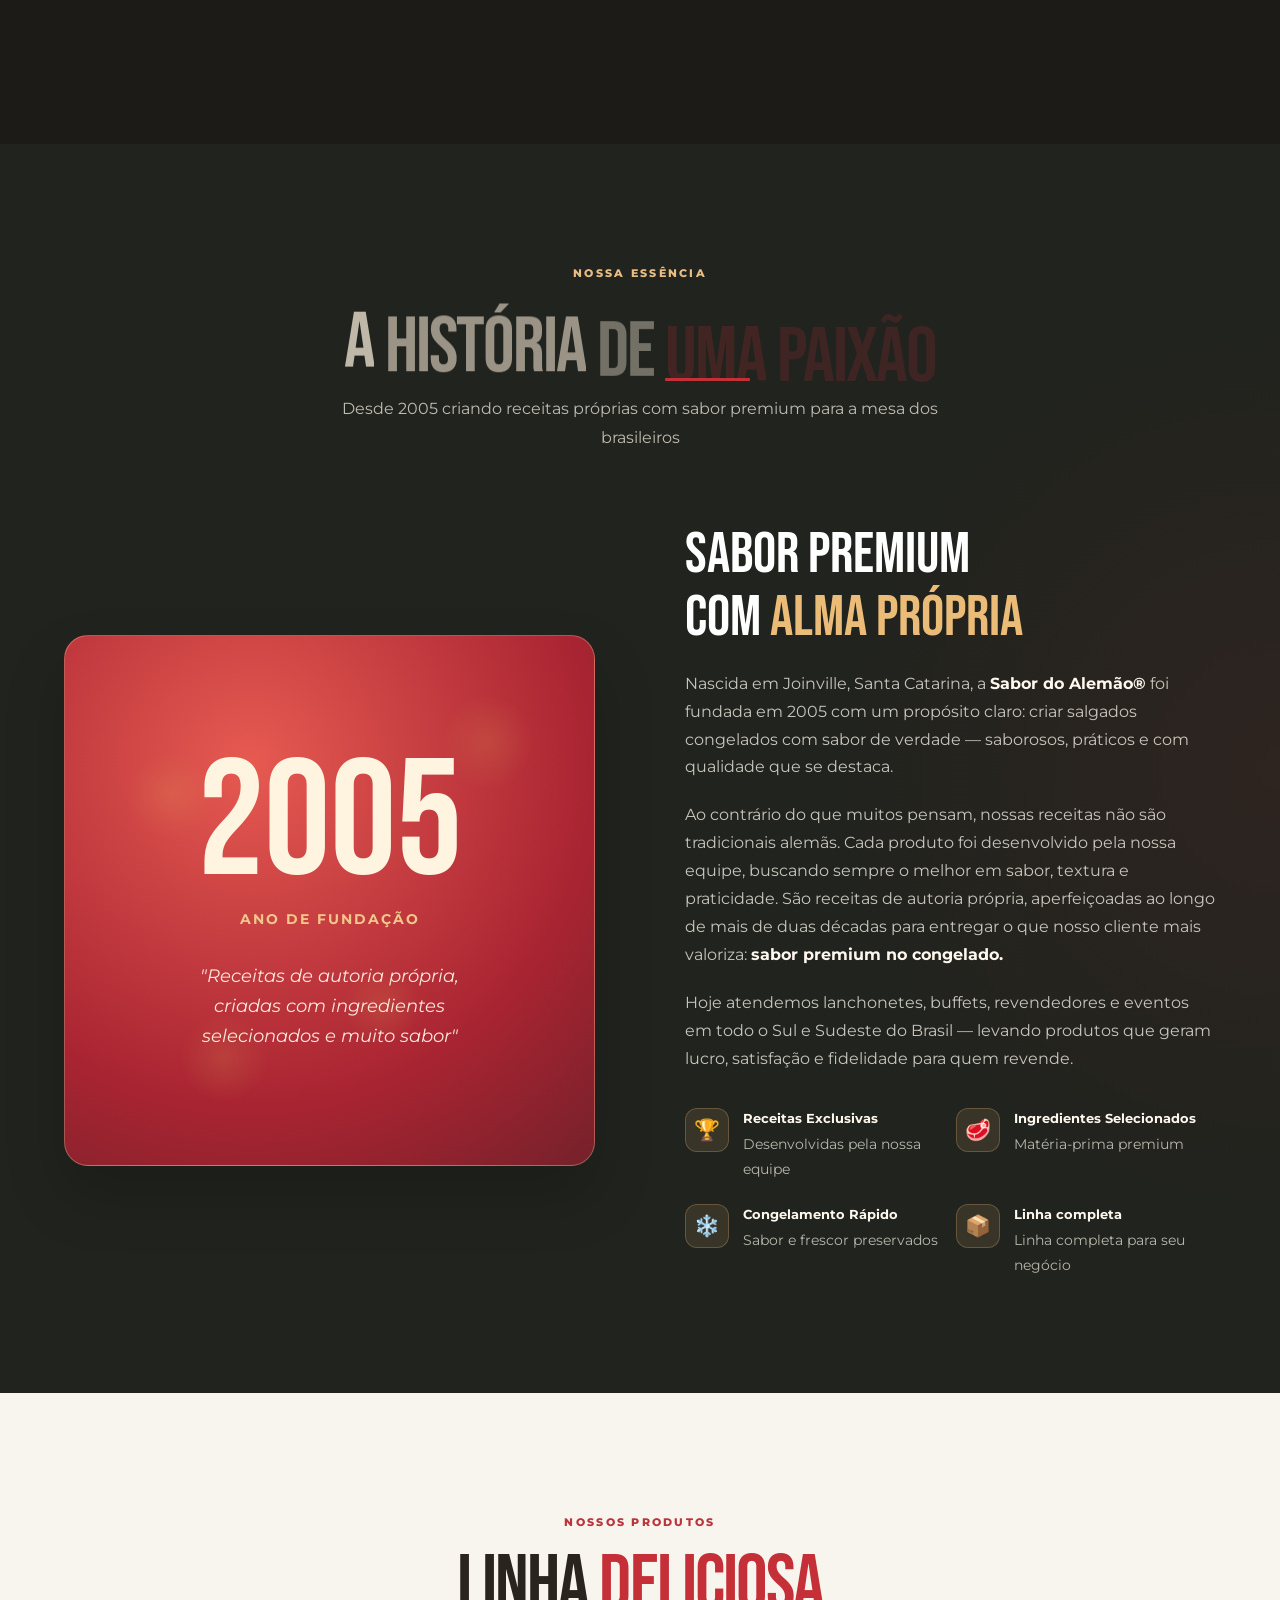
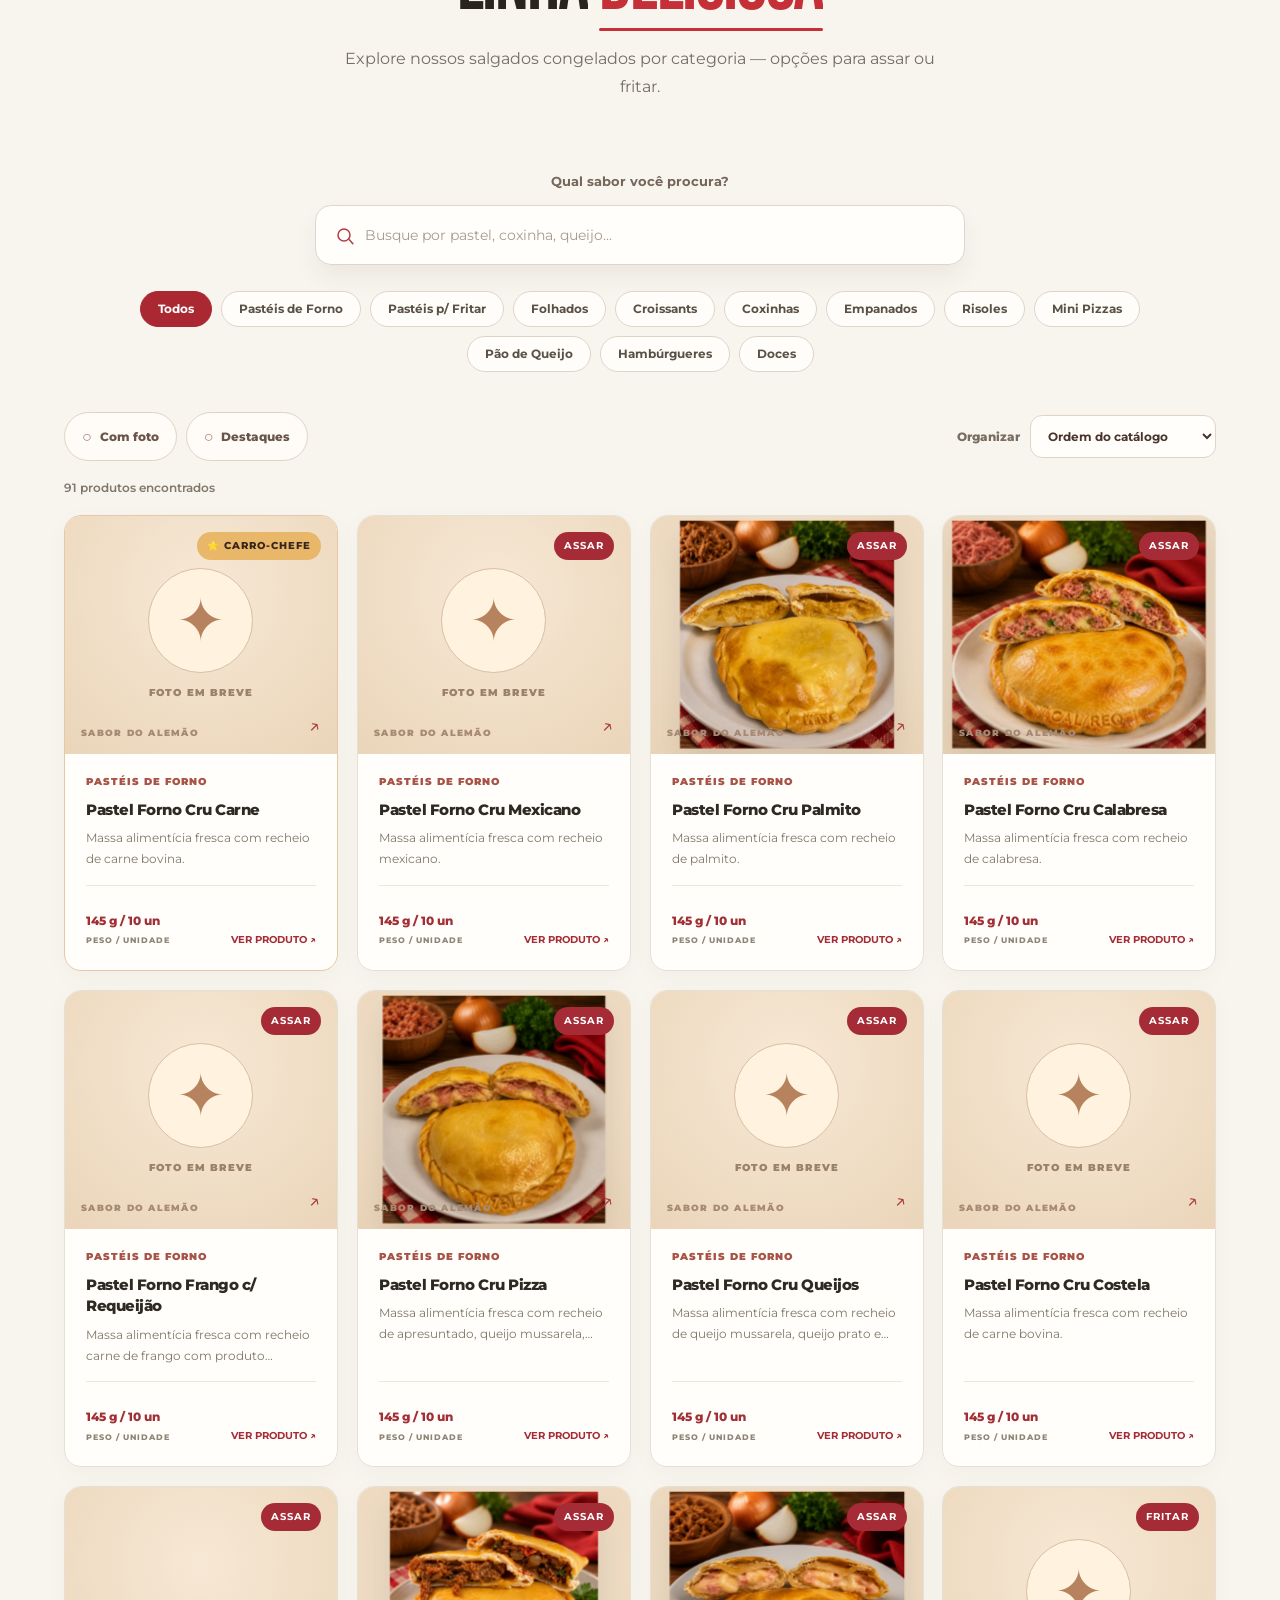
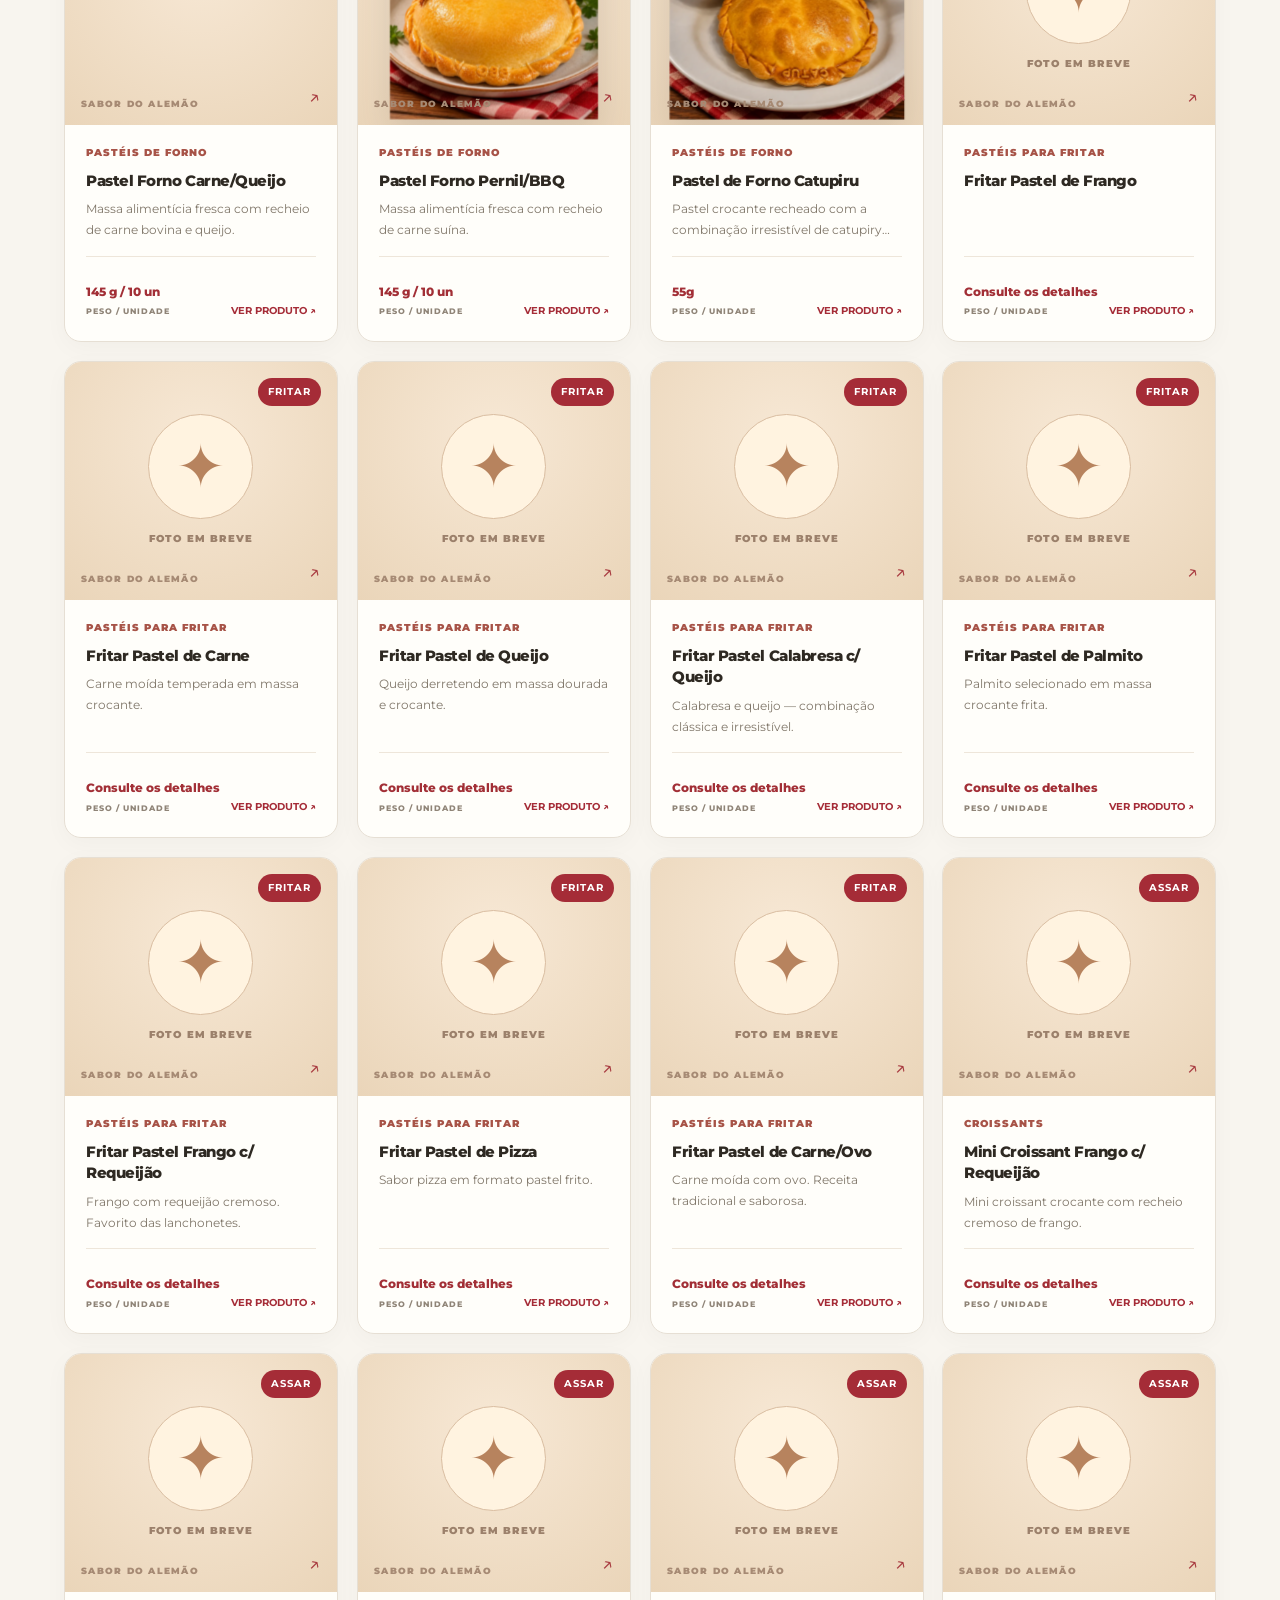
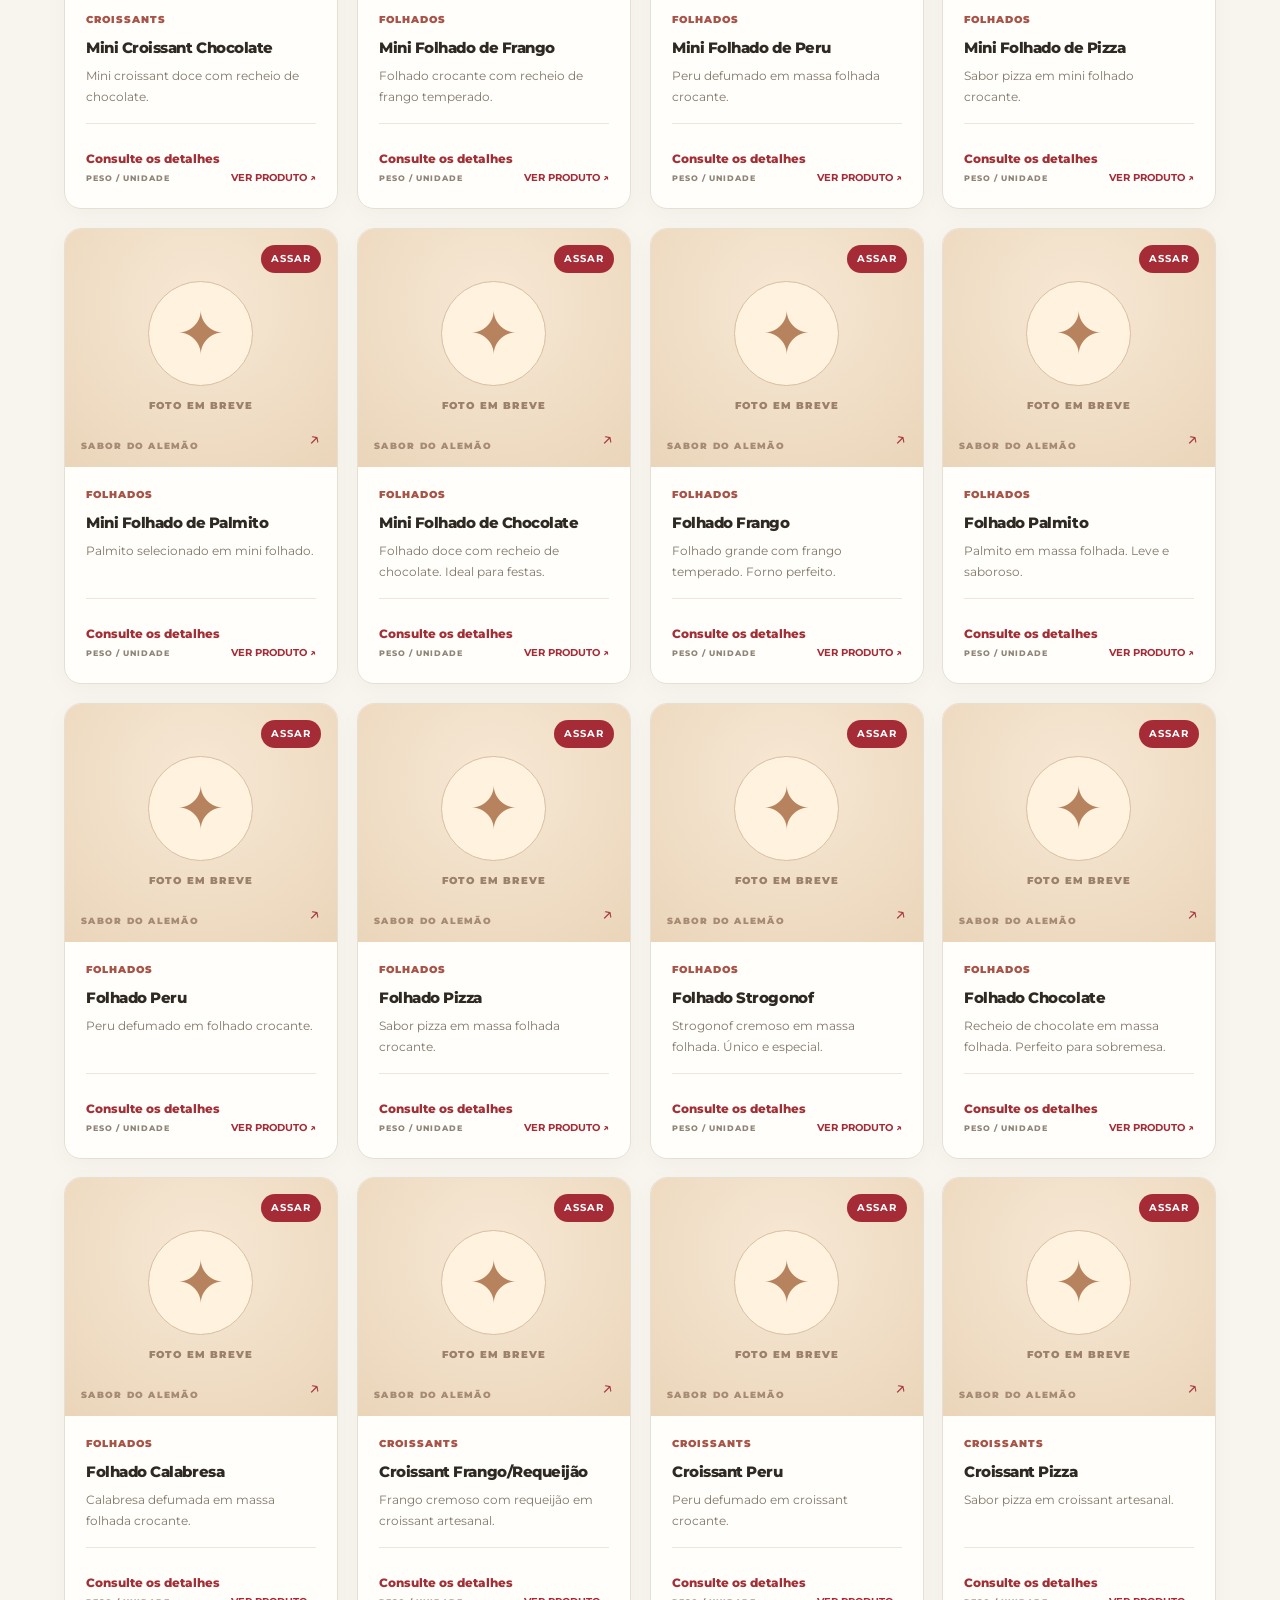
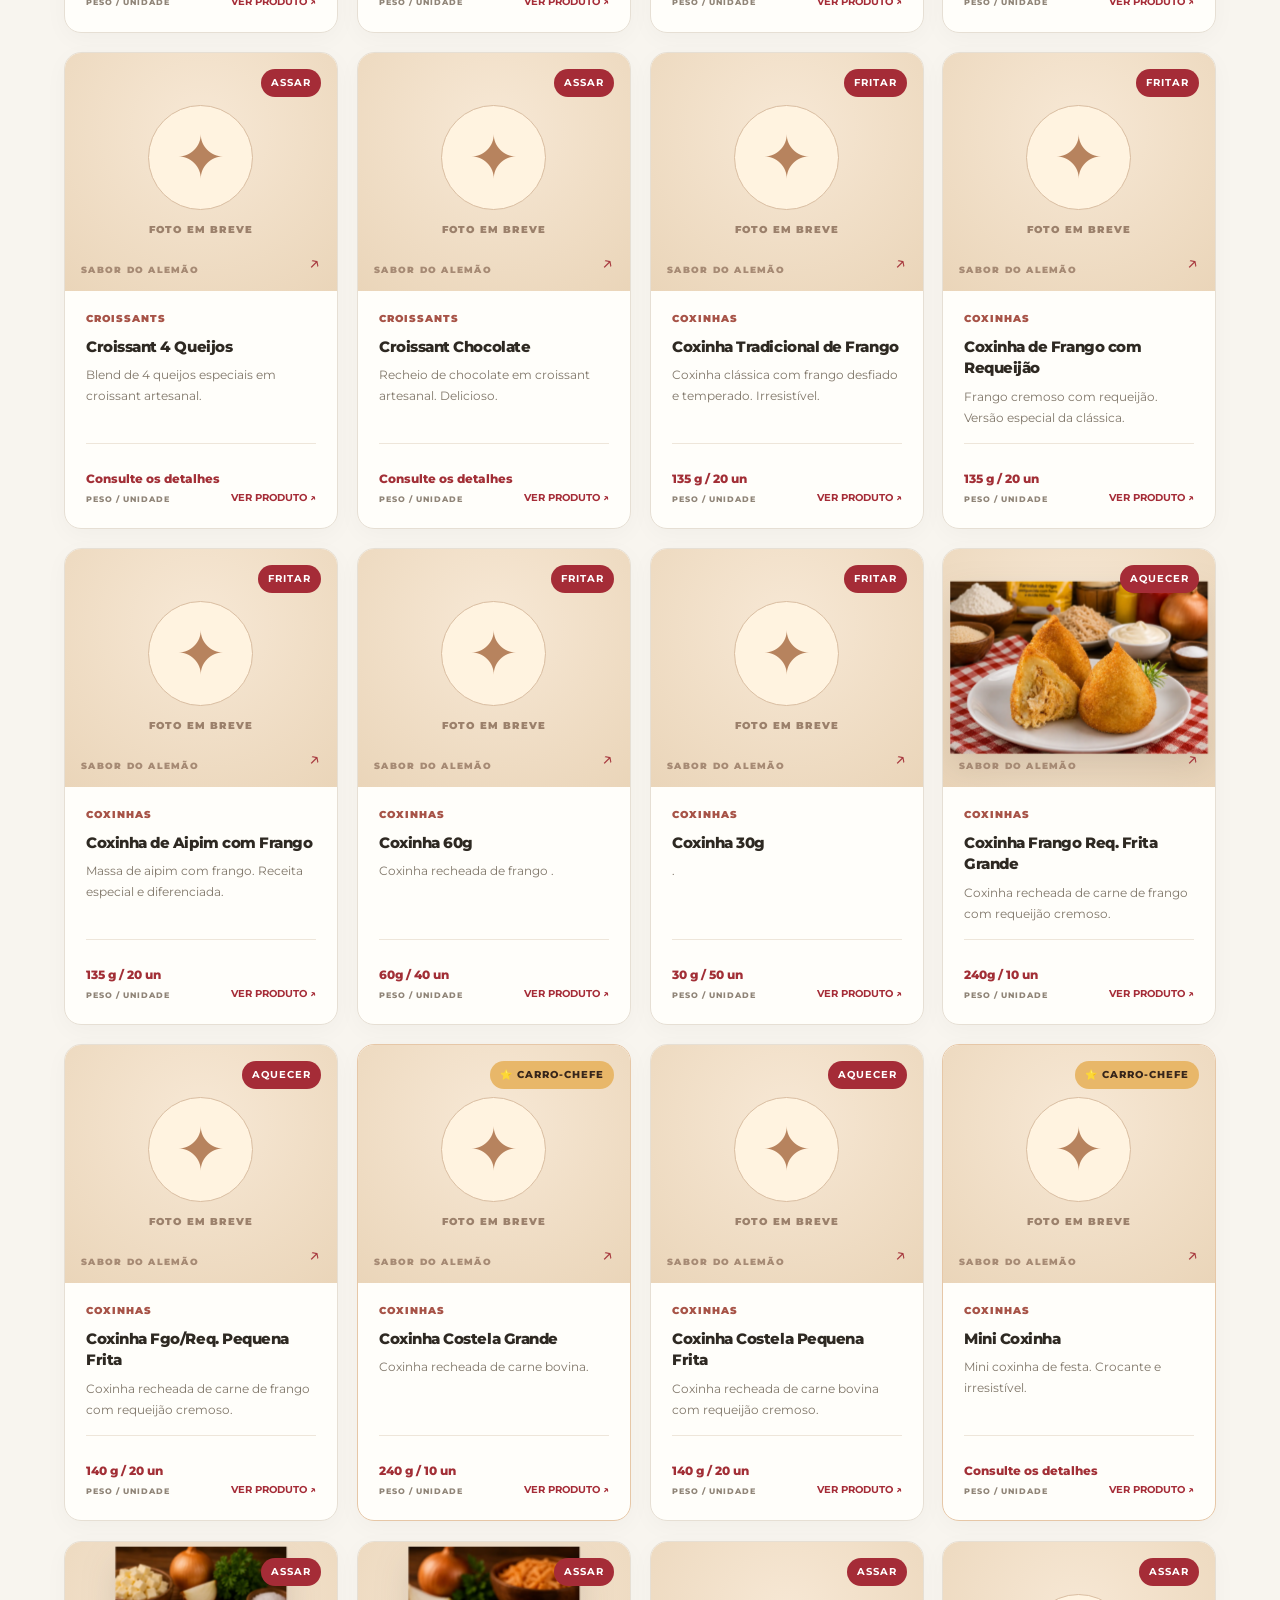
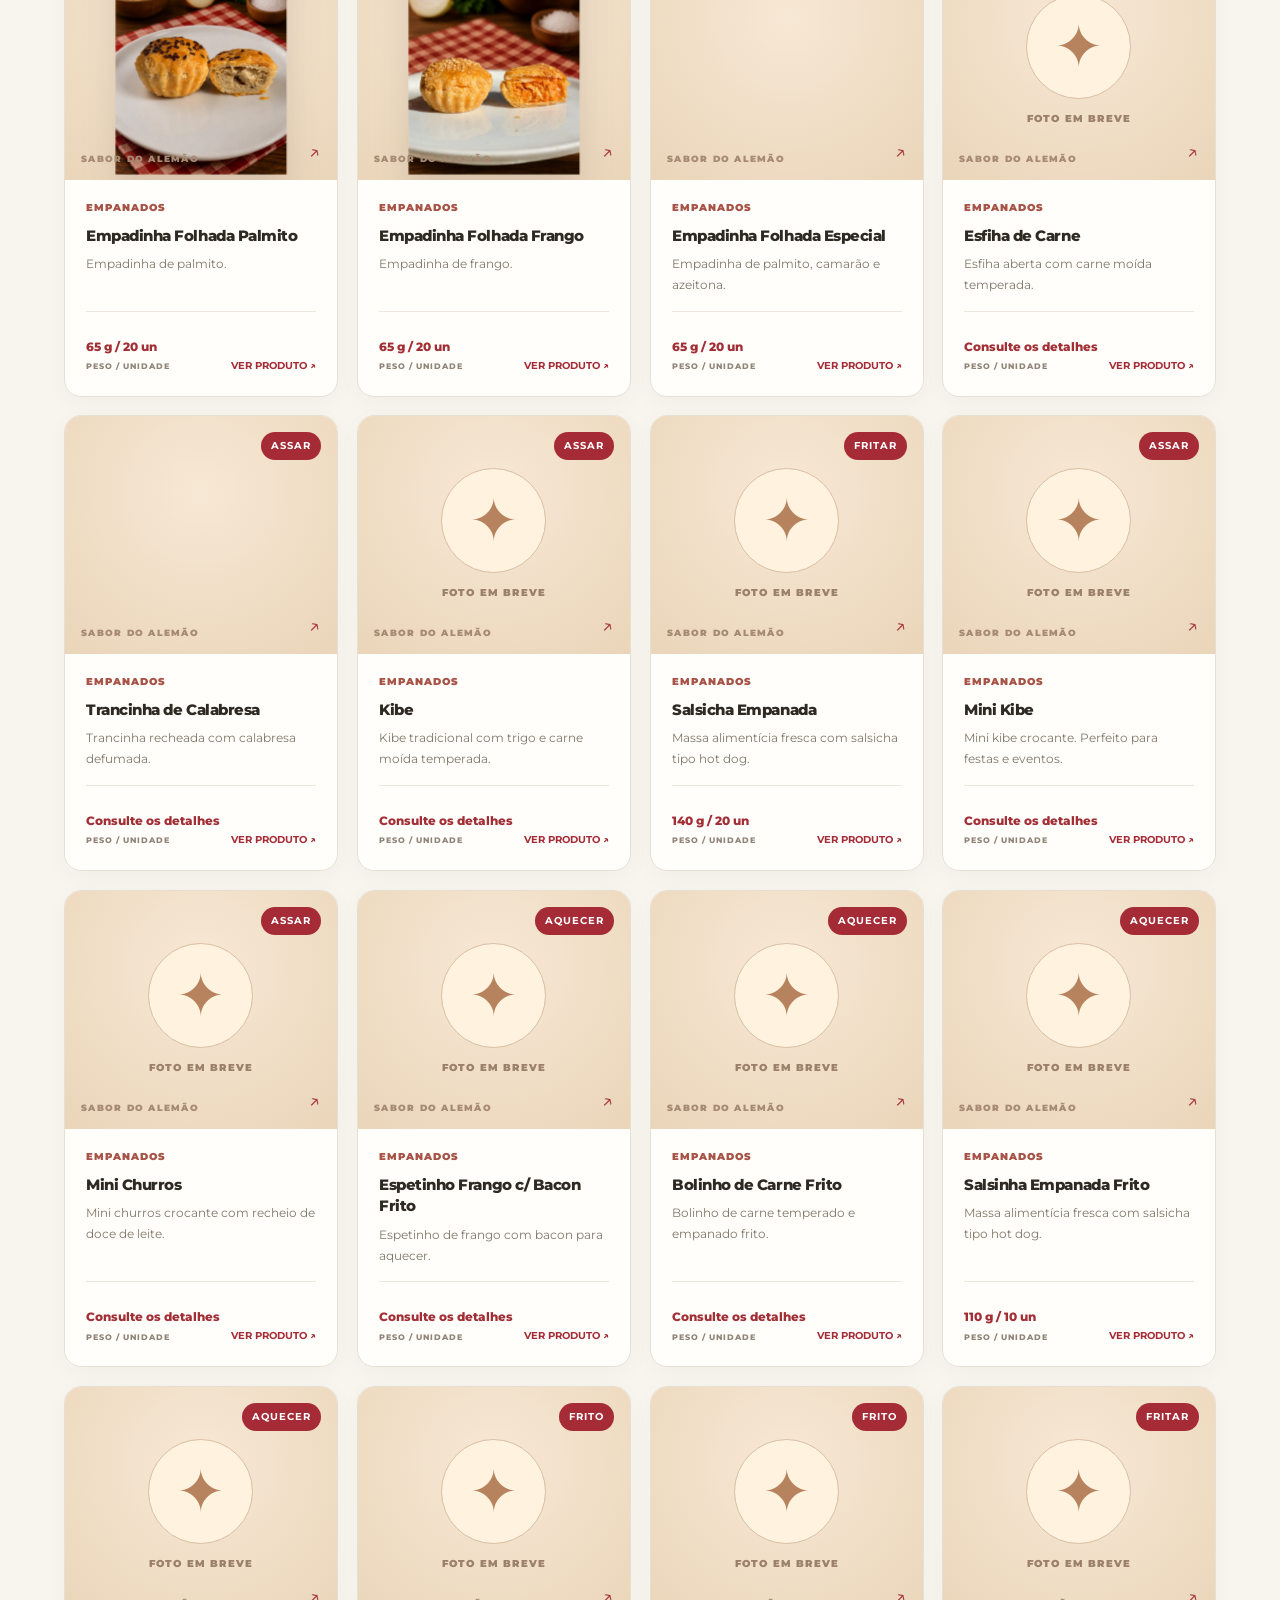
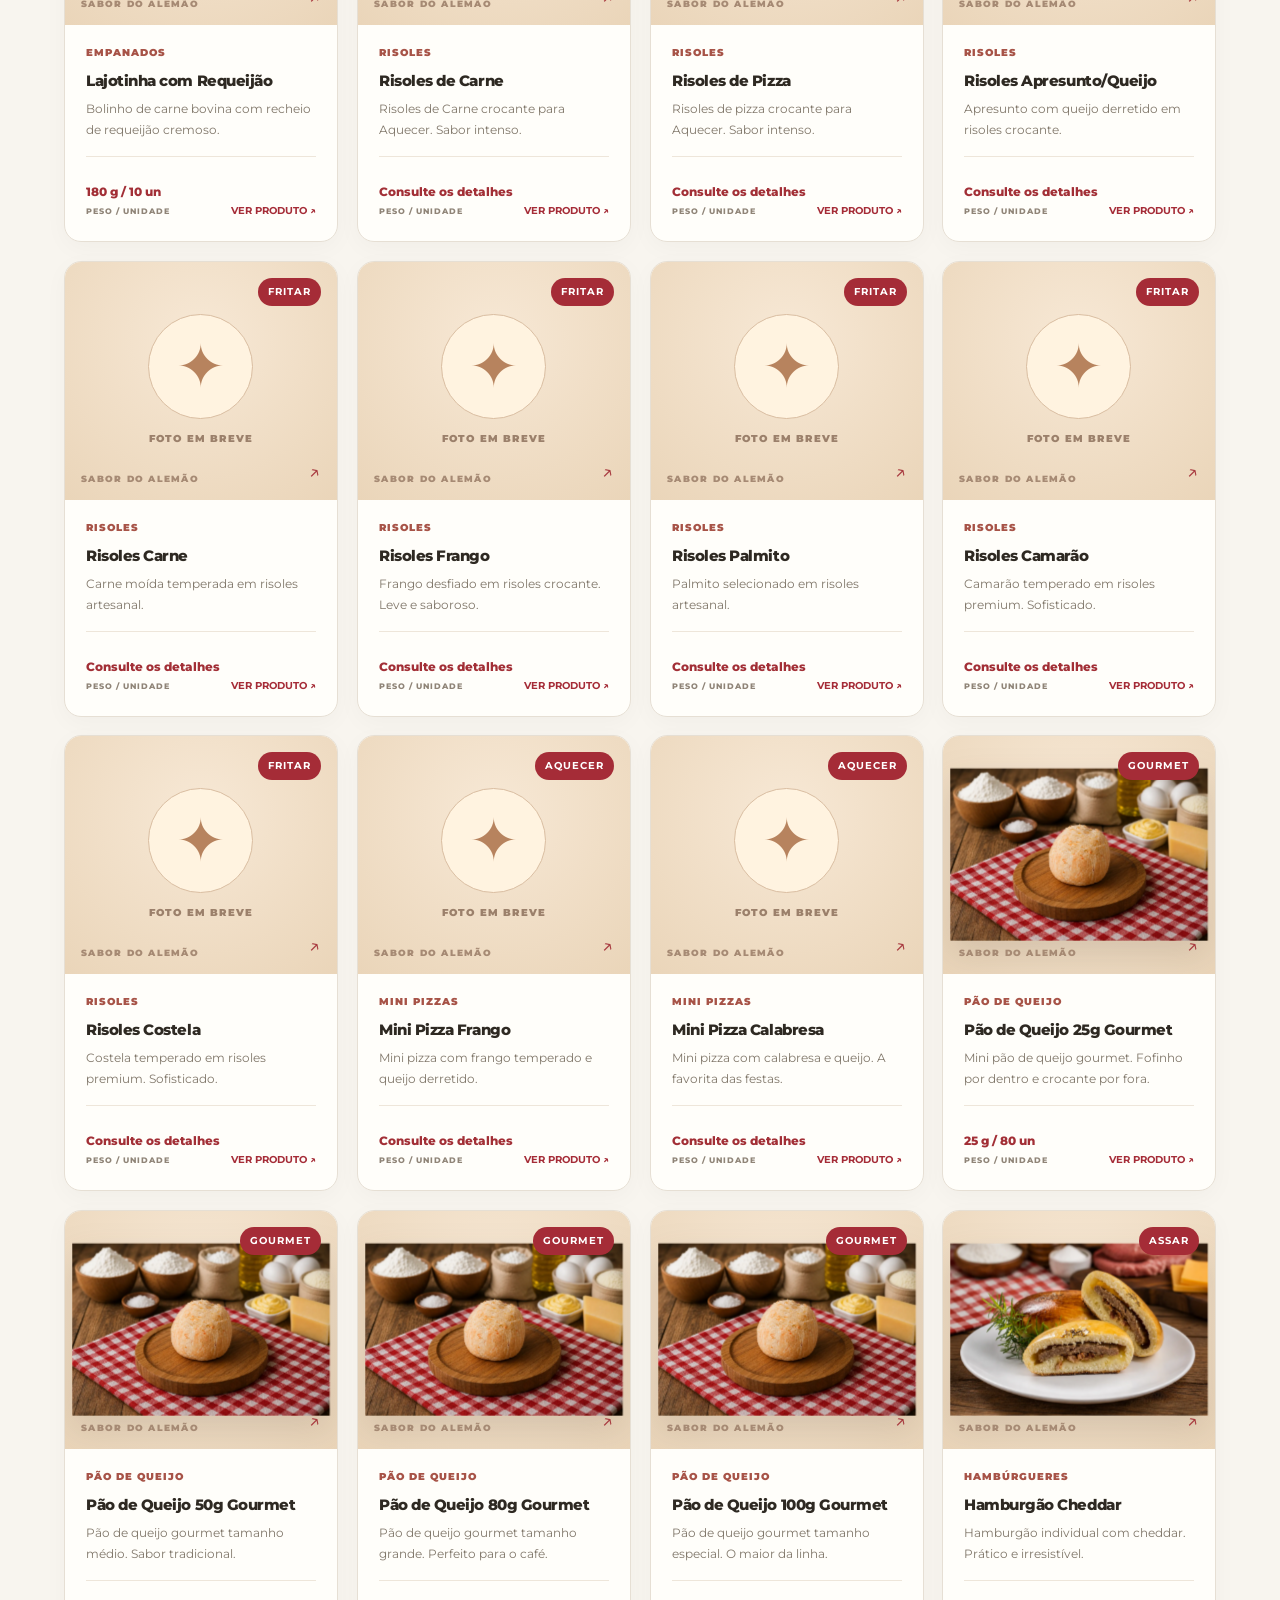
==== commit c329347d: "feat(site): diversify hero, feature and story photos without repeated products" ====
--- a/index.html
+++ b/index.html
@@ -55,7 +55,7 @@
 <link rel="preconnect" href="https://fonts.googleapis.com">
 <link rel="preconnect" href="https://fonts.gstatic.com" crossorigin>
 <link href="https://fonts.googleapis.com/css2?family=Montserrat:wght@400;500;600;700;800;900&family=Bebas+Neue&family=Playfair+Display:ital,wght@1,500;1,600&display=swap" rel="stylesheet">
-<link rel="preload" as="image" href="img/pastel-forno-pizza.webp">
+<link rel="preload" as="image" href="img/pastel-pernil-bbq.webp">
 <link rel="stylesheet" href="css/style.css">
 <link rel="stylesheet" href="css/premium.css">
 <link rel="stylesheet" href="css/refinements.css">
@@ -221,16 +221,16 @@
         <div class="hero-visual" aria-label="Seleção de salgados Sabor do Alemão">
             <div class="hero-orbit" aria-hidden="true"></div>
             <div class="hero-visual-frame">
-                <img class="hero-main-product" src="img/pastel-forno-pizza.webp" alt="Pastel de forno sabor pizza Sabor do Alemão" width="600" height="600" fetchpriority="high" decoding="async">
+                <img class="hero-main-product" src="img/pastel-pernil-bbq.webp" alt="Pastel de forno com recheio de pernil e barbecue Sabor do Alemão" width="600" height="600" fetchpriority="high" decoding="async">
                 <span class="hero-seal" aria-hidden="true">SABOR<br>ORIGINAL<br>®</span>
             </div>
             <div class="hero-float hero-float-top">
-                <img src="img/coxinha-grande-frango-requeijao-frita.webp" alt="" width="68" height="68" decoding="async">
-                <div><strong>Coxinha de frango</strong><small>Com requeijão</small></div>
+                <img src="img/hamburgao-individual.webp" alt="" width="68" height="68" decoding="async">
+                <div><strong>Hamburgão Cheddar</strong><small>Linha lanches</small></div>
             </div>
             <div class="hero-float hero-float-bottom">
-                <img src="img/pao-queijo-alguns.webp" alt="" width="68" height="68" decoding="async">
-                <div><strong>Pão de queijo</strong><small>Linha gourmet</small></div>
+                <img src="img/empadinha-folhada-especial.webp" alt="" width="68" height="68" decoding="async">
+                <div><strong>Empadinha especial</strong><small>Linha folhados</small></div>
             </div>
             <div class="hero-visual-caption">Sabor do Alemão · feita para o seu negócio</div>
         </div>
@@ -307,16 +307,16 @@
           <figcaption class="story-slide-caption"><span>01 / 04 · PARA ASSAR</span><strong>Trancinha de calabresa</strong></figcaption>
         </figure>
         <figure class="story-slide">
-          <img src="img/coxinha-grande-frango-requeijao-frita.webp" alt="Coxinha de frango com requeijão Sabor do Alemão" loading="lazy" decoding="async" width="560" height="560">
-          <figcaption class="story-slide-caption"><span>02 / 04 · PARA FRITAR</span><strong>Coxinha de frango e requeijão</strong></figcaption>
+          <img src="img/pastel-forno-palmito.webp" alt="Pastel de forno de palmito Sabor do Alemão" loading="lazy" decoding="async" width="560" height="560">
+          <figcaption class="story-slide-caption"><span>02 / 04 · PARA ASSAR</span><strong>Pastel de forno · Palmito</strong></figcaption>
         </figure>
         <figure class="story-slide">
-          <img src="img/pao-queijo-alguns.webp" alt="Pães de queijo gourmet Sabor do Alemão" loading="lazy" decoding="async" width="560" height="560">
-          <figcaption class="story-slide-caption"><span>03 / 04 · LINHA GOURMET</span><strong>Pão de queijo</strong></figcaption>
+          <img src="img/alema-fatia.webp" alt="Fatia de torta alemã Sabor do Alemão" loading="lazy" decoding="async" width="560" height="560">
+          <figcaption class="story-slide-caption"><span>03 / 04 · LINHA DOCES</span><strong>Torta Alemã</strong></figcaption>
         </figure>
         <figure class="story-slide">
-          <img src="img/pastel-forno-pizza.webp" alt="Pastel de forno sabor pizza Sabor do Alemão" loading="lazy" decoding="async" width="560" height="560">
-          <figcaption class="story-slide-caption"><span>04 / 04 · PARA ASSAR</span><strong>Pastel de forno</strong></figcaption>
+          <img src="img/forno-carne-queijo.webp" alt="Pastel de forno carne com queijo Sabor do Alemão" loading="lazy" decoding="async" width="560" height="560">
+          <figcaption class="story-slide-caption"><span>04 / 04 · PARA ASSAR</span><strong>Pastel de forno · Carne/Queijo</strong></figcaption>
         </figure>
       </div>
       <div class="story-gallery-overlay" aria-hidden="true">
--- a/css/showcase.css
+++ b/css/showcase.css
@@ -102,3 +102,128 @@
   .cinematic-ready .story-feature.story-gallery-section .story-photo-gallery{transform:none}
   .story-gallery-hint{display:none}
 }
+
+
+
+/* V11 — uma só experiência: olhar de perto a vitrine original, sem novo carrossel. */
+.story-gallery-interactions {
+  position: absolute; right: 19px; top: 73px; z-index: 7;
+  display: flex; align-items: center; justify-content: flex-end; gap: 9px;
+}
+.story-gallery-interactions button { cursor: pointer; font-family: 'Montserrat', sans-serif; }
+.story-gallery-interactions button:focus-visible {
+  outline: 3px solid #ffd08f; outline-offset: 3px;
+}
+.story-gallery-inspect {
+  appearance: none; display: inline-flex; align-items: center; gap: 11px;
+  color: #2d1919; background: #f2ce97; border: 1px solid #fbe4c2;
+  border-radius: 40px; padding: 12px 15px;
+  font-weight: 800; font-size: .64rem; letter-spacing: .075em;
+  box-shadow: 0 8px 22px #180a0a33; transition: background .2s, transform .2s;
+}
+.story-gallery-inspect:hover { background: #fff0cf; transform: translateY(-2px); }
+.story-gallery-mobile-controls { display: none; gap: 6px; }
+.story-gallery-arrow {
+  appearance: none; width: 40px; height: 40px; border-radius: 50%;
+  color: #fff4e8; background: #2a181bbd; border: 1px solid #f2d4b969;
+  font-size: 1.18rem; line-height: 1; box-shadow: 0 5px 15px #0003;
+}
+.story-gallery-arrow:hover { background: #6e3033; }
+.story-gallery.story-gallery-manual { touch-action: pan-y; }
+.story-gallery-active.story-gallery-manual .story-slide {
+  transition: opacity .28s ease, transform .42s cubic-bezier(.2,.7,.2,1), visibility .28s;
+}
+.story-gallery-manual + .story-gallery-overlay .story-gallery-hint { display: none; }
+
+/* O navegador gerencia foco, Escape e camada superior via <dialog>. */
+.story-inspect-dialog {
+  position: fixed; inset: 0; margin: auto;
+  width: min(94vw, 1080px); height: min(91dvh, 820px);
+  max-width: none; max-height: none; padding: 0;
+  background: #20181a; color: #fff0df;
+  border: 1px solid #e7c29566; border-radius: 23px;
+  box-shadow: 0 35px 100px #0008; overflow: hidden;
+}
+.story-inspect-dialog:not([open]) { display: none !important; }
+.story-inspect-dialog::backdrop { background: rgba(15, 9, 12, .88); }
+.story-inspect-shell { display: grid; grid-template-rows: auto minmax(0, 1fr) auto; height: 100%; min-height: 0; }
+.story-inspect-top {
+  display: flex; gap: 20px; align-items: center; justify-content: space-between;
+  padding: 15px clamp(15px, 3.3vw, 28px); border-bottom: 1px solid #edd4ba26;
+}
+.story-inspect-top p {
+  margin: 0; color: #f0bc7e; font: 800 .61rem/1.5 'Montserrat', sans-serif;
+  letter-spacing: .16em;
+}
+.story-inspect-close {
+  appearance: none; flex: none; border: 1px solid #edcaad65; border-radius: 50px;
+  padding: 10px 16px; color: #fff1e1; background: #ffffff0d;
+  font: 800 .64rem/1.3 'Montserrat', sans-serif; letter-spacing: .08em; cursor: pointer;
+}
+.story-inspect-close:hover { background: #fff1e11e; }
+.story-inspect-stage {
+  position: relative; overflow: hidden; min-height: 0; isolation: isolate;
+  touch-action: none; cursor: default;
+  background: radial-gradient(ellipse at 51% 44%, #9b654e 0, #633b37 48%, #352127 100%);
+}
+.story-inspect-stage::before {
+  content: ""; position: absolute; inset: 11% 25%; border: 1px solid #ffe2b122;
+  border-radius: 50%; pointer-events: none; z-index: -1;
+}
+.story-inspect-stage img {
+  position: relative; width: 100%; height: 100%; object-fit: contain;
+  display: block; user-select: none; -webkit-user-drag: none; pointer-events: none;
+  filter: drop-shadow(0 26px 20px #1b0e1452); transform-origin: center;
+}
+.story-inspect-stage.is-zoomed { cursor: grab; }
+.story-inspect-stage.is-zoomed:active { cursor: grabbing; }
+.story-inspect-corner {
+  position: absolute; left: 18px; bottom: 14px; z-index: 2;
+  font: 800 .54rem/1.4 'Montserrat', sans-serif; letter-spacing: .16em;
+  color: #fff5e2; text-shadow: 0 2px 10px #000a; pointer-events: none;
+}
+.story-inspect-bottom {
+  display: flex; align-items: center; justify-content: space-between;
+  gap: 28px; padding: 18px clamp(15px, 3.3vw, 28px) 20px;
+  border-top: 1px solid #edd4ba26;
+}
+.story-inspect-description { min-width: 0; }
+.story-inspect-eyebrow { font: 800 .56rem/1.4 'Montserrat',sans-serif; letter-spacing: .16em; color: #dcb588; }
+.story-inspect-description h2 { font: 400 clamp(1.65rem, 3.1vw, 2.6rem)/1 'Bebas Neue', Impact,sans-serif; margin-top: 5px; }
+.story-inspect-description > p:last-child { font: 500 .71rem/1.45 'Montserrat',sans-serif; color: #d8bdb1; margin-top: 5px; }
+.story-inspect-zoom { display: flex; gap: 7px; align-items: center; flex: none; }
+.story-inspect-zoom button {
+  border: 1px solid #efcc9f70; background: #fff5e40e; color: #fff2e3; width: 42px; height: 42px;
+  border-radius: 11px; cursor: pointer; font-size: 1.35rem; line-height: 1;
+}
+.story-inspect-zoom button:hover:not(:disabled) { background: #e8b57d2d; }
+.story-inspect-zoom button:disabled { opacity: .35; cursor: default; }
+.story-inspect-zoom output {
+  width: 58px; text-align: center; color: #ffdcad;
+  font: 800 .77rem/1.4 'Montserrat',sans-serif; font-variant-numeric: tabular-nums;
+}
+.story-inspect-dialog button:focus-visible { outline: 3px solid #f6bf81; outline-offset: 3px; }
+@media(max-width: 968px), (prefers-reduced-motion: reduce) {
+  .story-gallery-mobile-controls { display: flex; }
+}
+@media(max-width: 620px) {
+  .story-gallery-interactions { top: 66px; right: 12px; gap: 6px; }
+  .story-gallery-arrow { width: 35px; height: 35px; }
+  .story-gallery-inspect { padding: 10px 11px; font-size: .52rem; gap: 5px; }
+  .story-inspect-dialog {
+    width: calc(100vw - 18px); height: min(91dvh, 790px); border-radius: 16px;
+  }
+  .story-inspect-top { padding: 11px 12px; gap: 8px; }
+  .story-inspect-top p { font-size: .49rem; letter-spacing: .08em; }
+  .story-inspect-close { padding: 9px 11px; font-size: .57rem; }
+  .story-inspect-bottom { padding: 12px 13px; gap: 9px; align-items: start; }
+  .story-inspect-description h2 { font-size: 1.5rem; }
+  .story-inspect-description > p:last-child { font-size: .64rem; }
+  .story-inspect-zoom button { width: 36px; height: 36px; border-radius: 9px; }
+  .story-inspect-zoom { gap: 2px; }
+  .story-inspect-zoom output { width: 44px; font-size: .65rem; }
+}
+@media(prefers-reduced-motion: reduce) {
+  .story-gallery-active.story-gallery-manual .story-slide { transition: none !important; }
+  .story-gallery-inspect { transition: none !important; }
+}
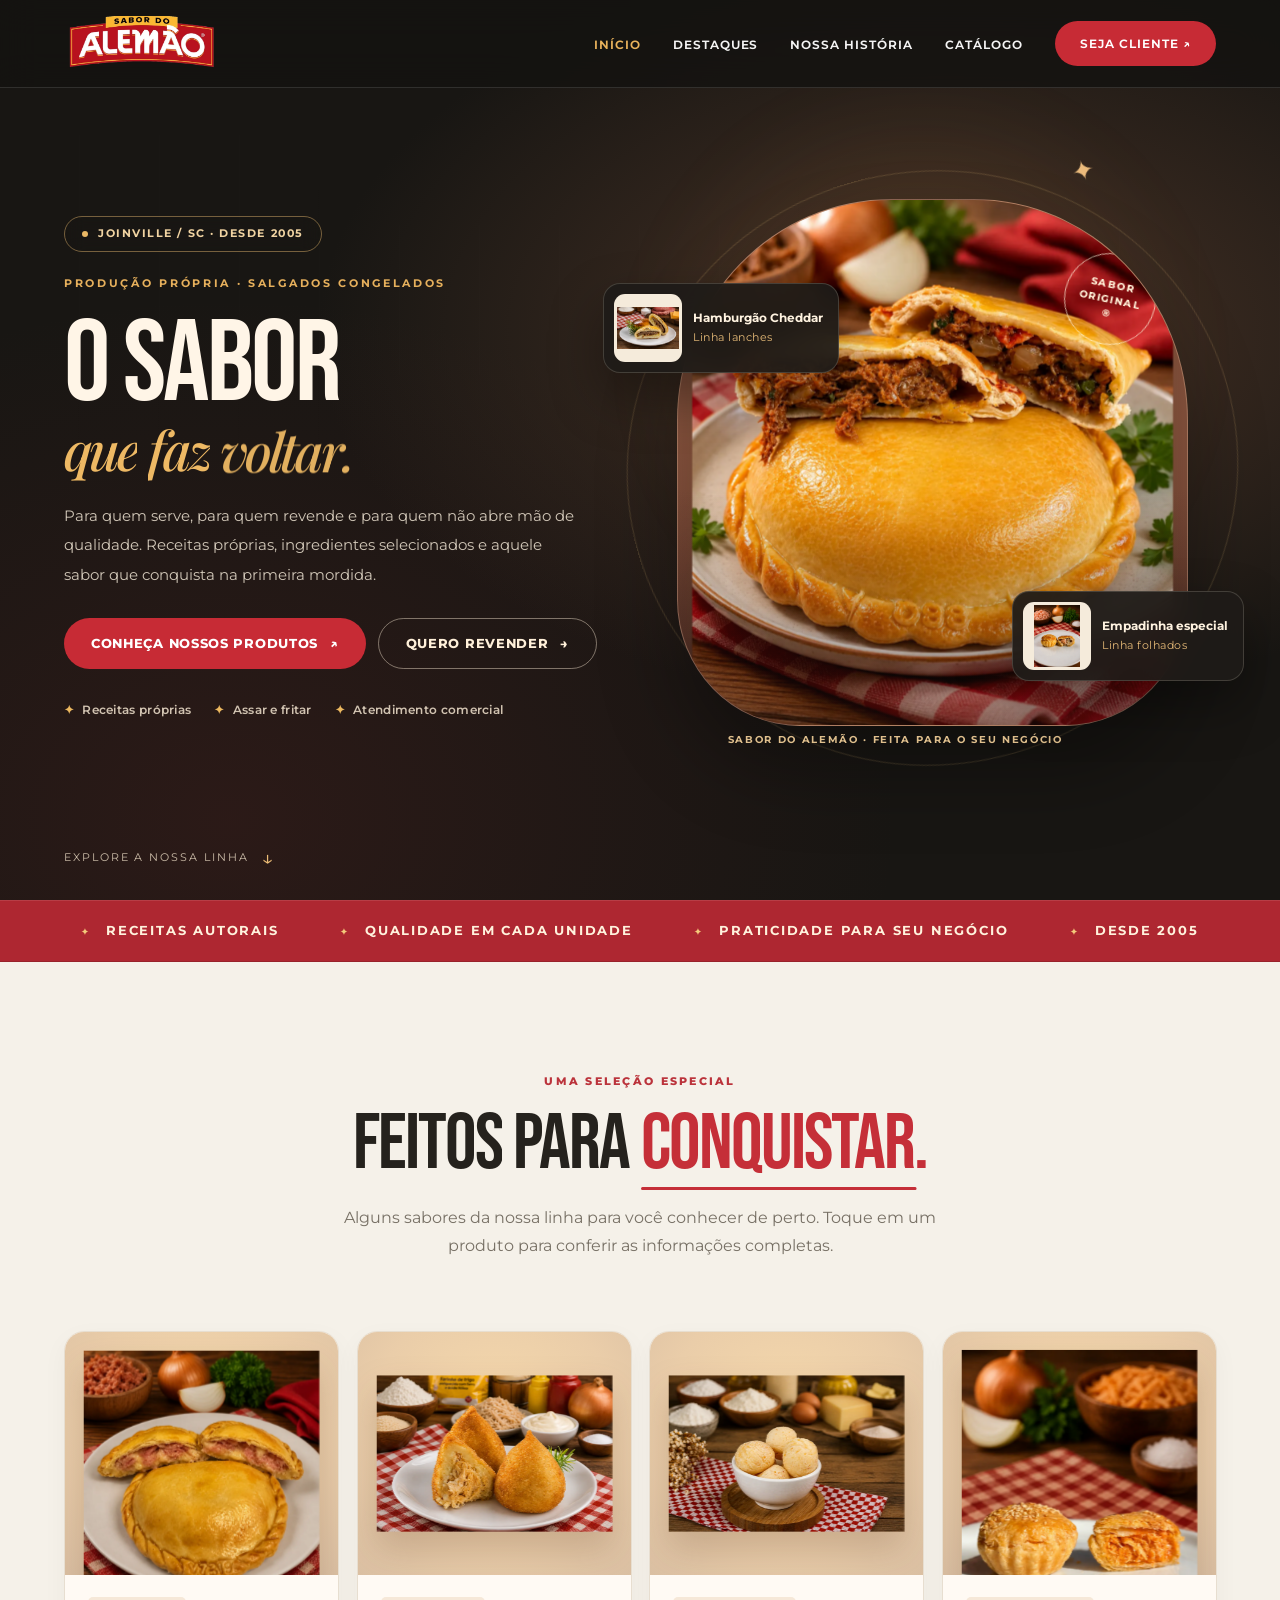
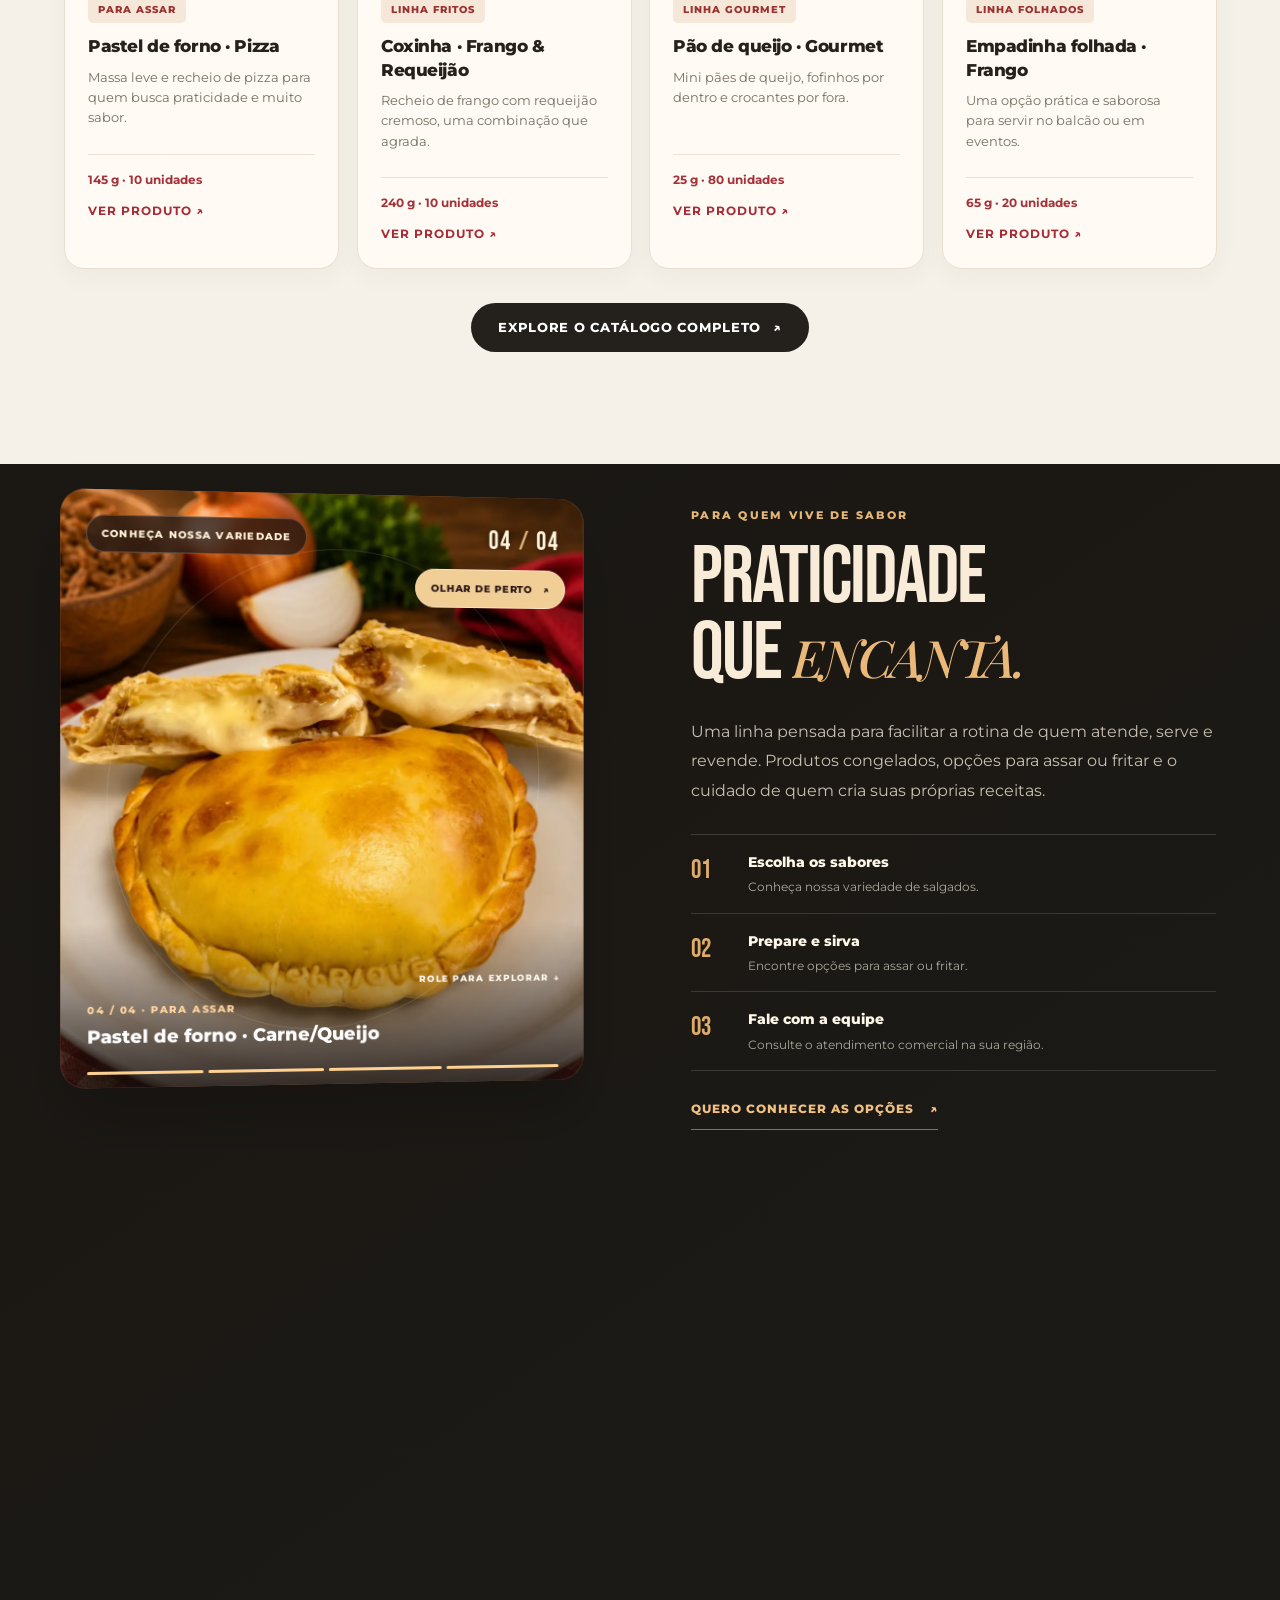
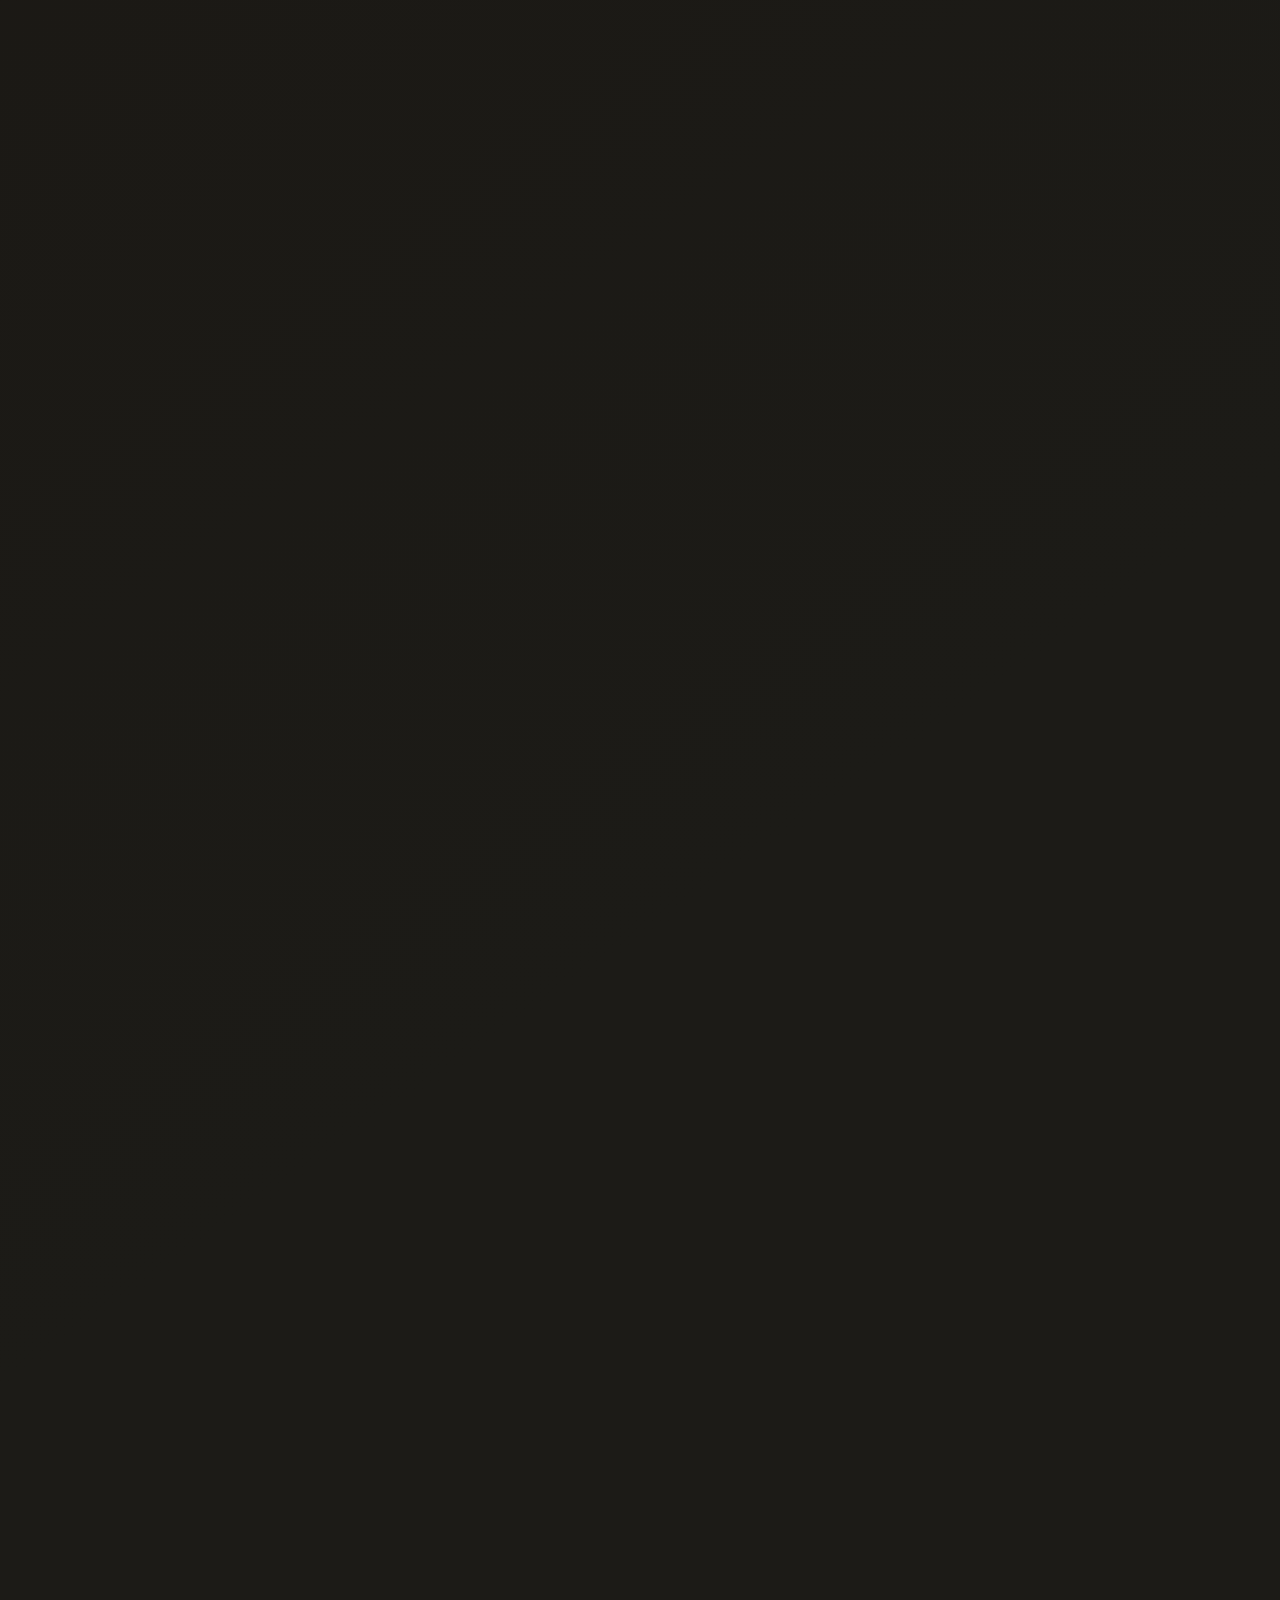
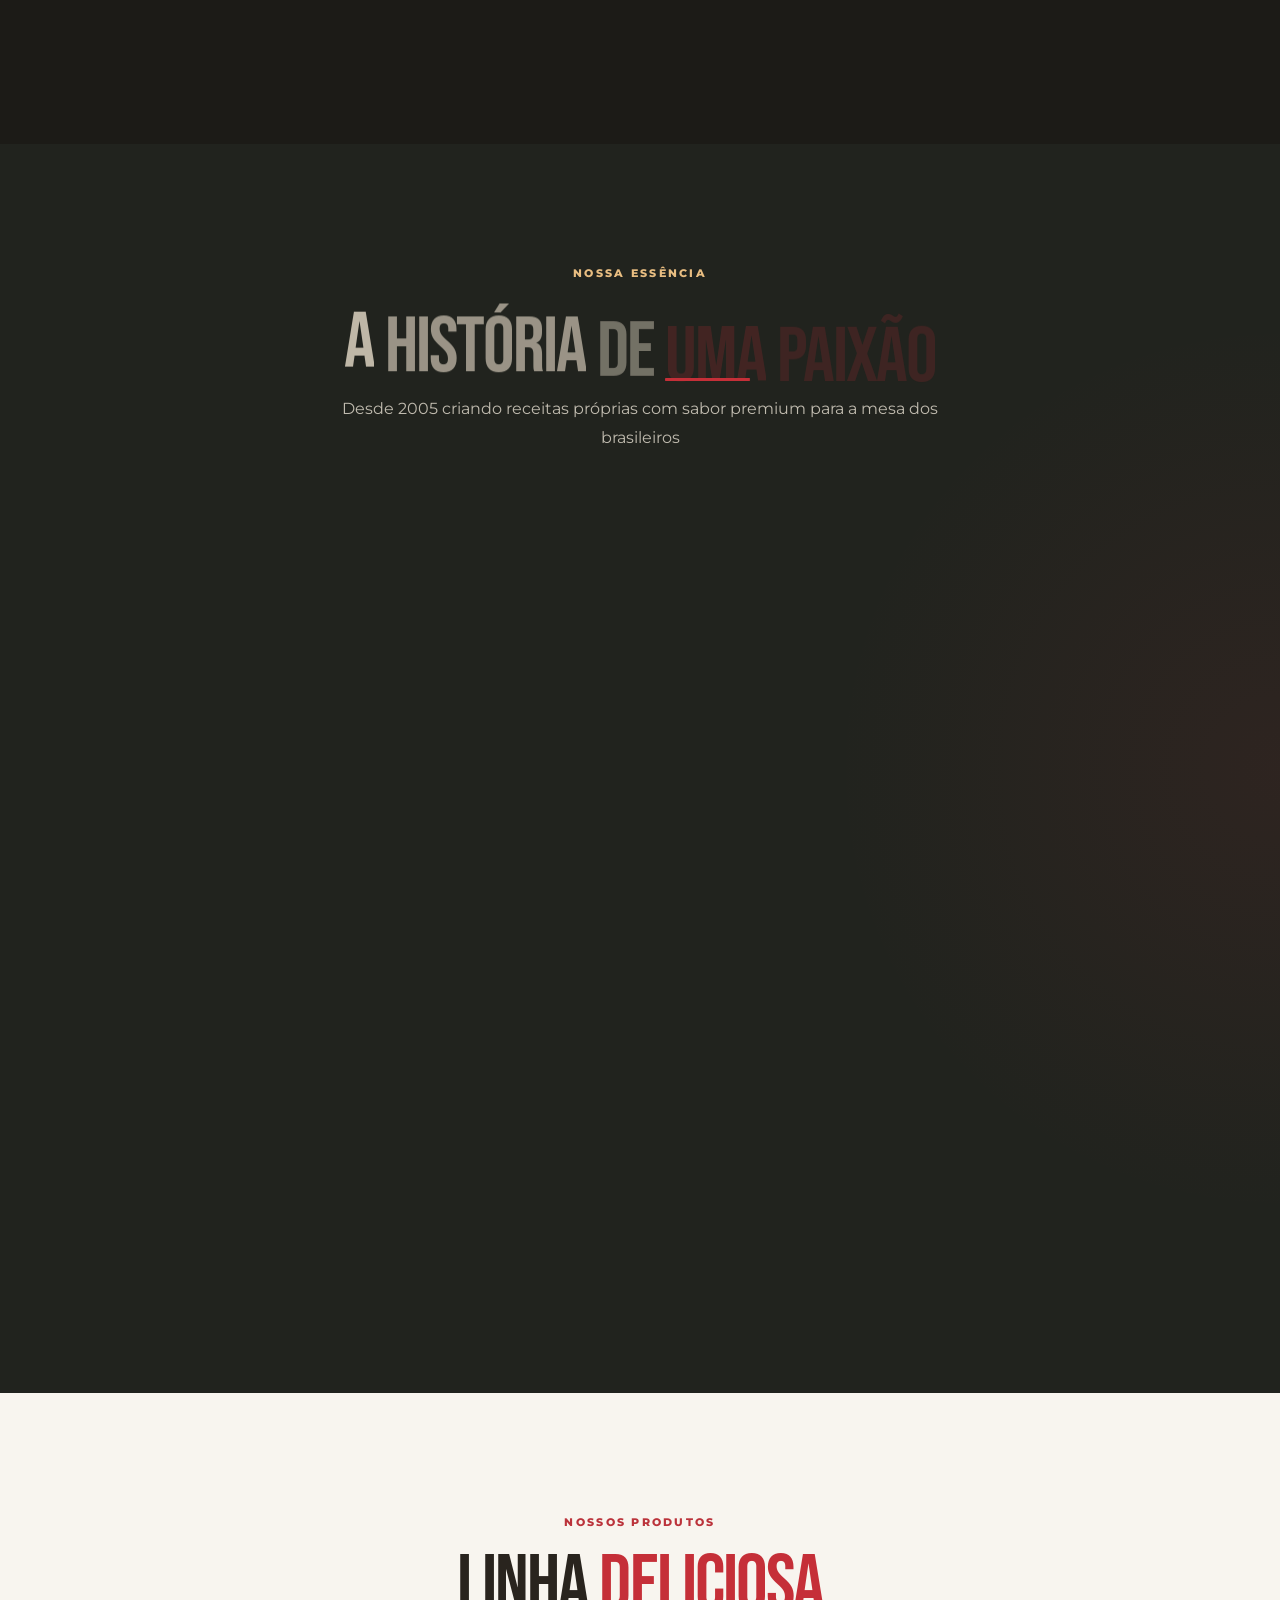
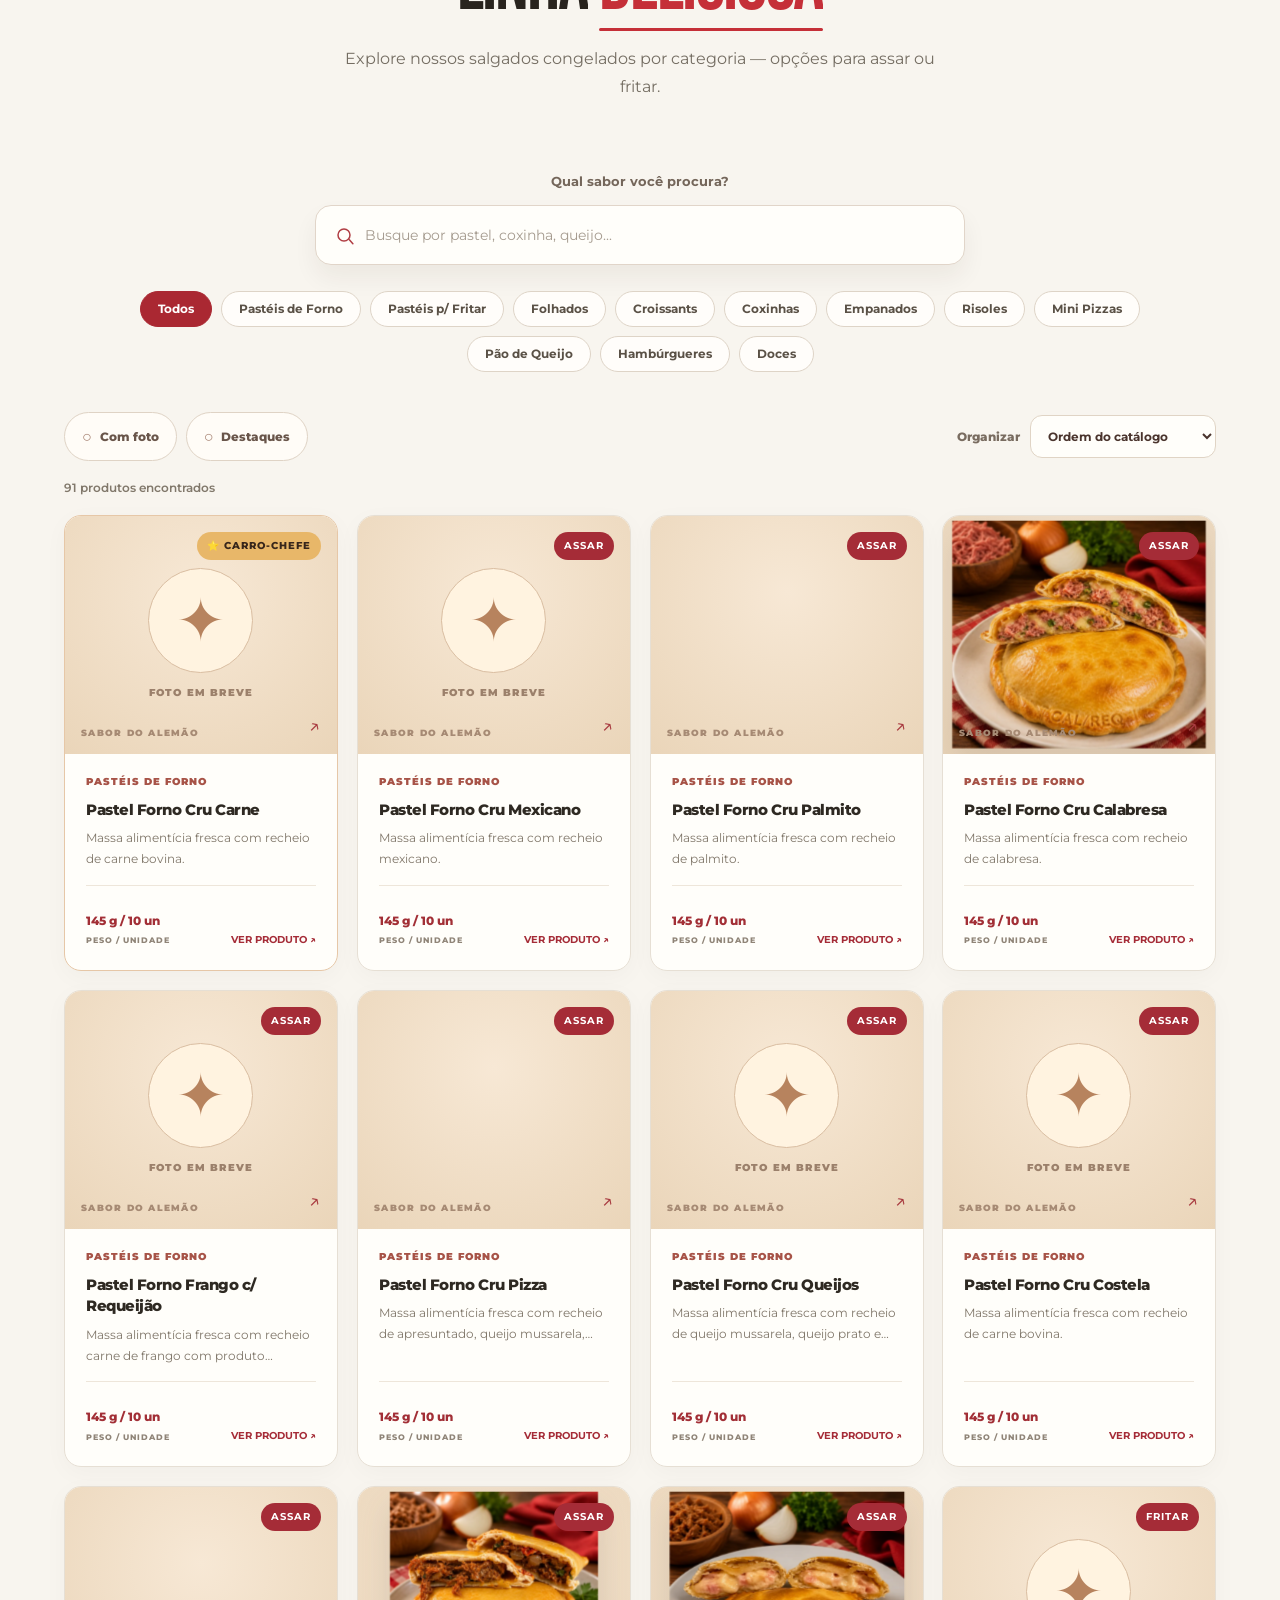
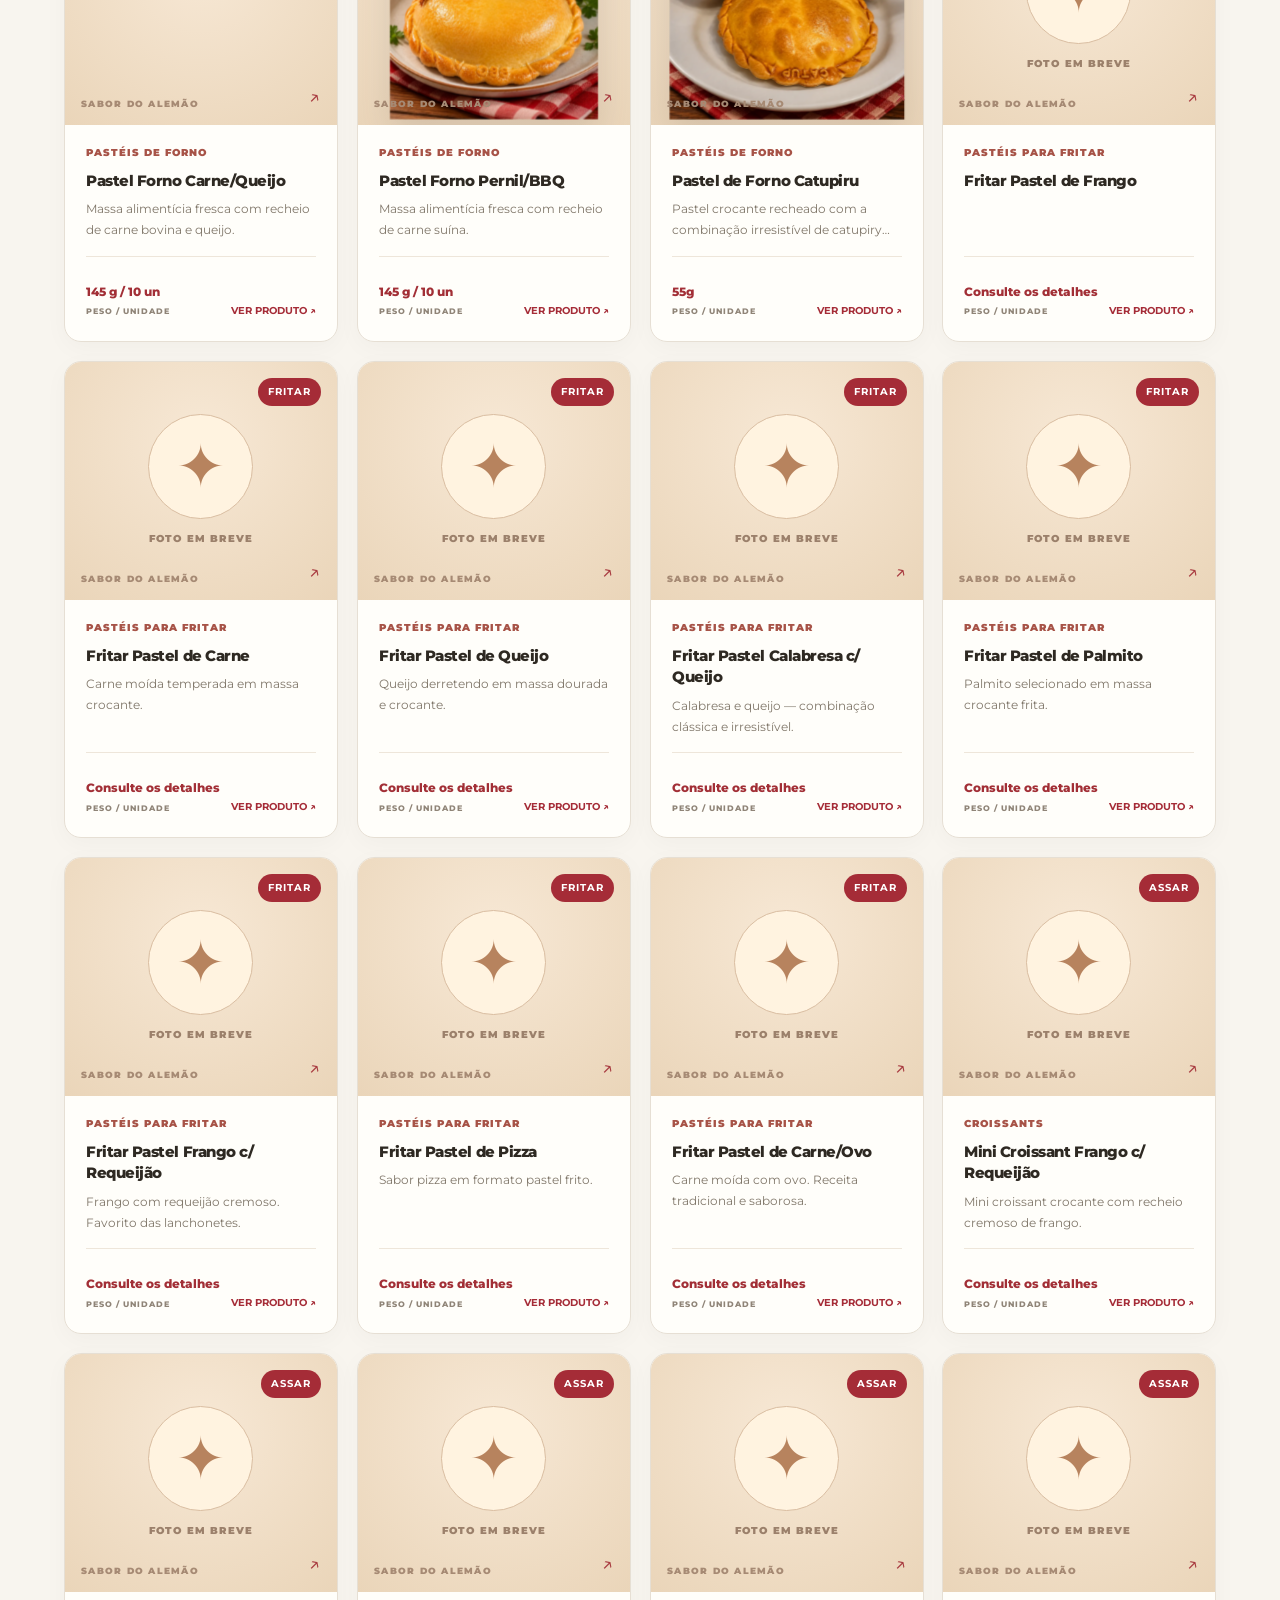
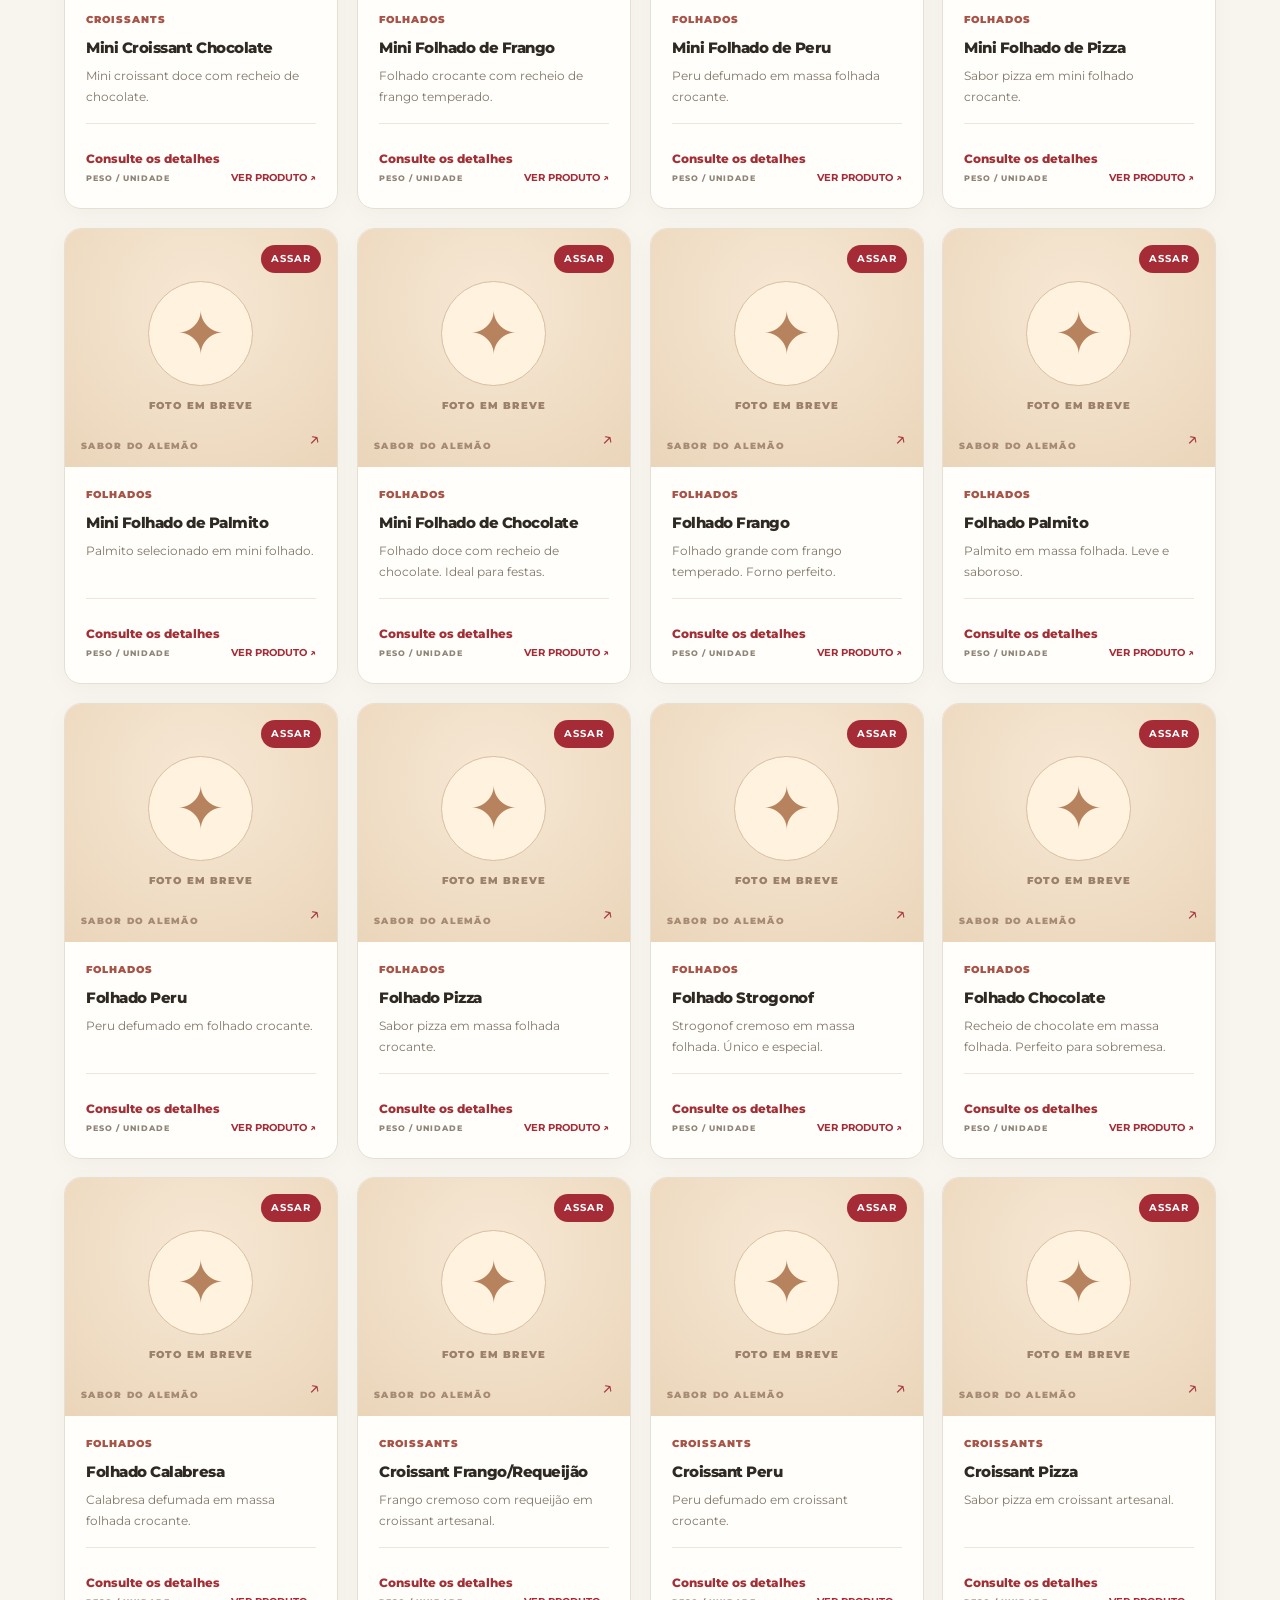
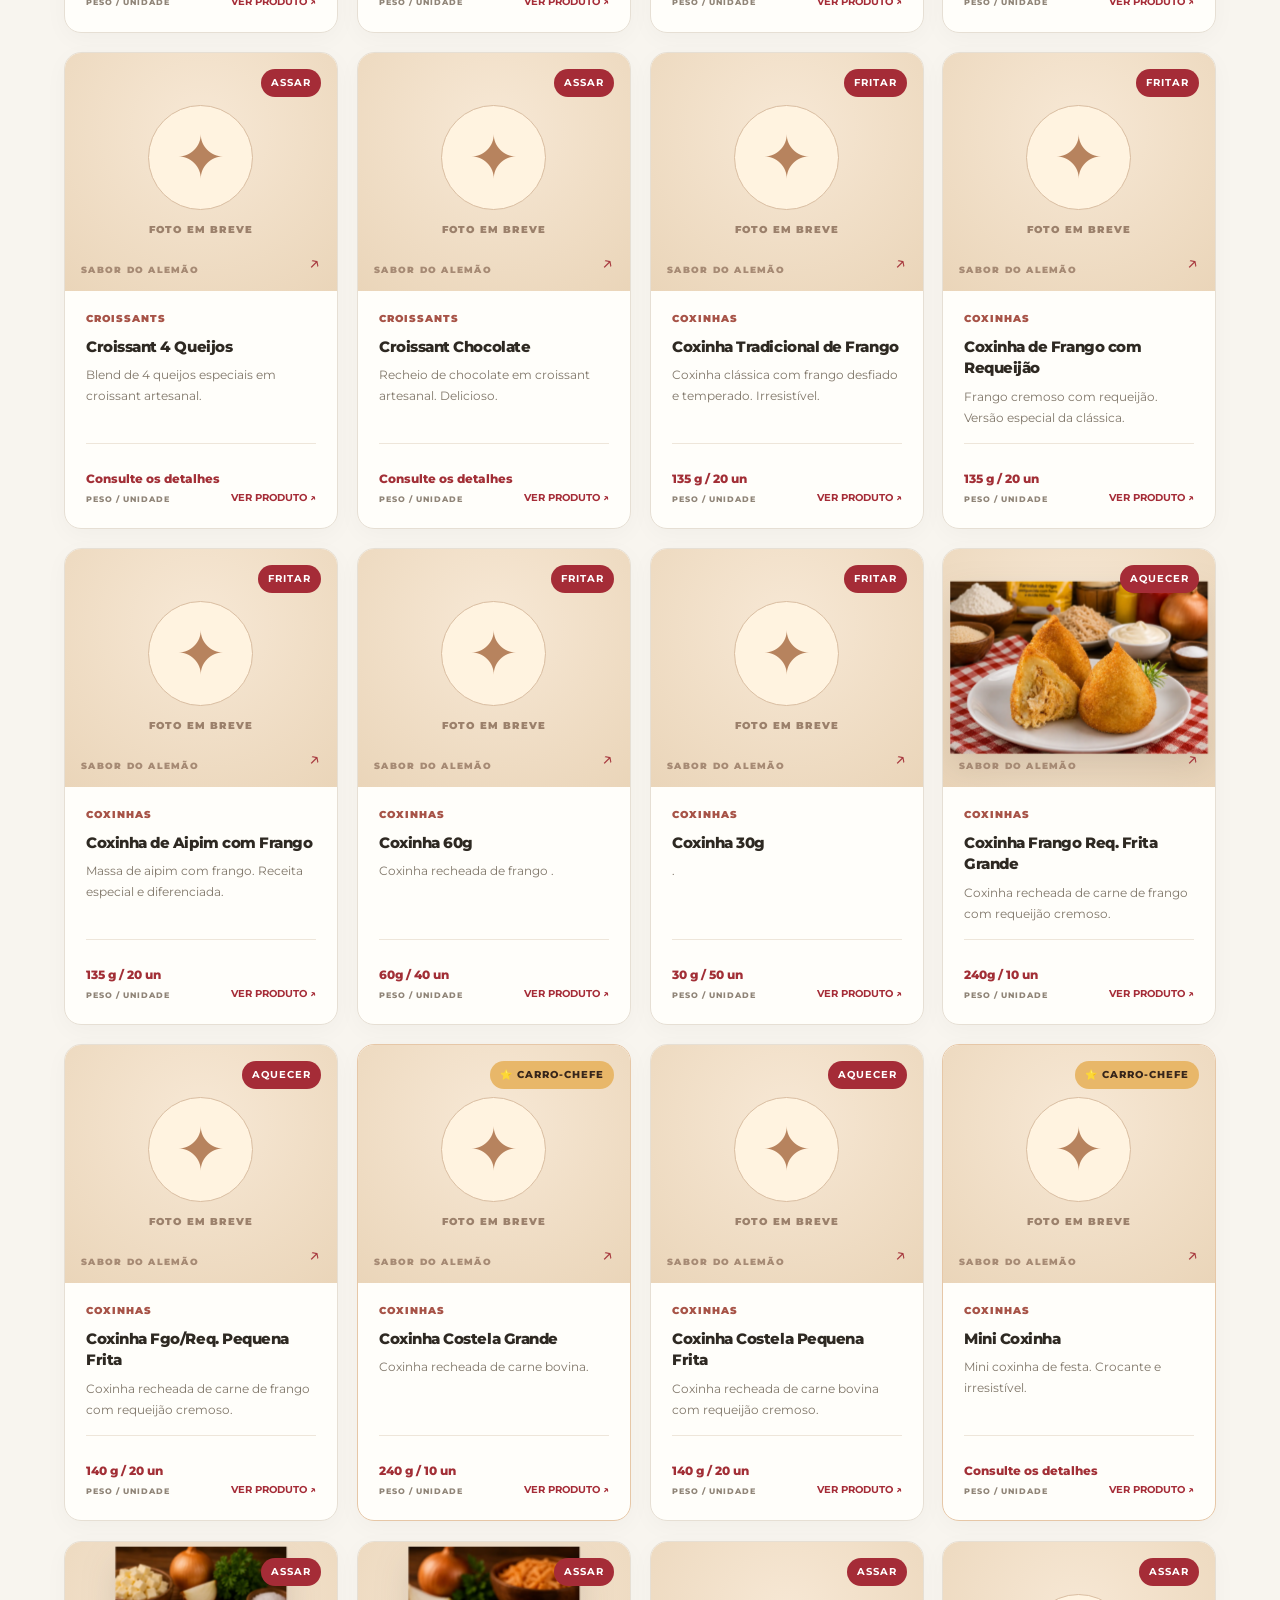
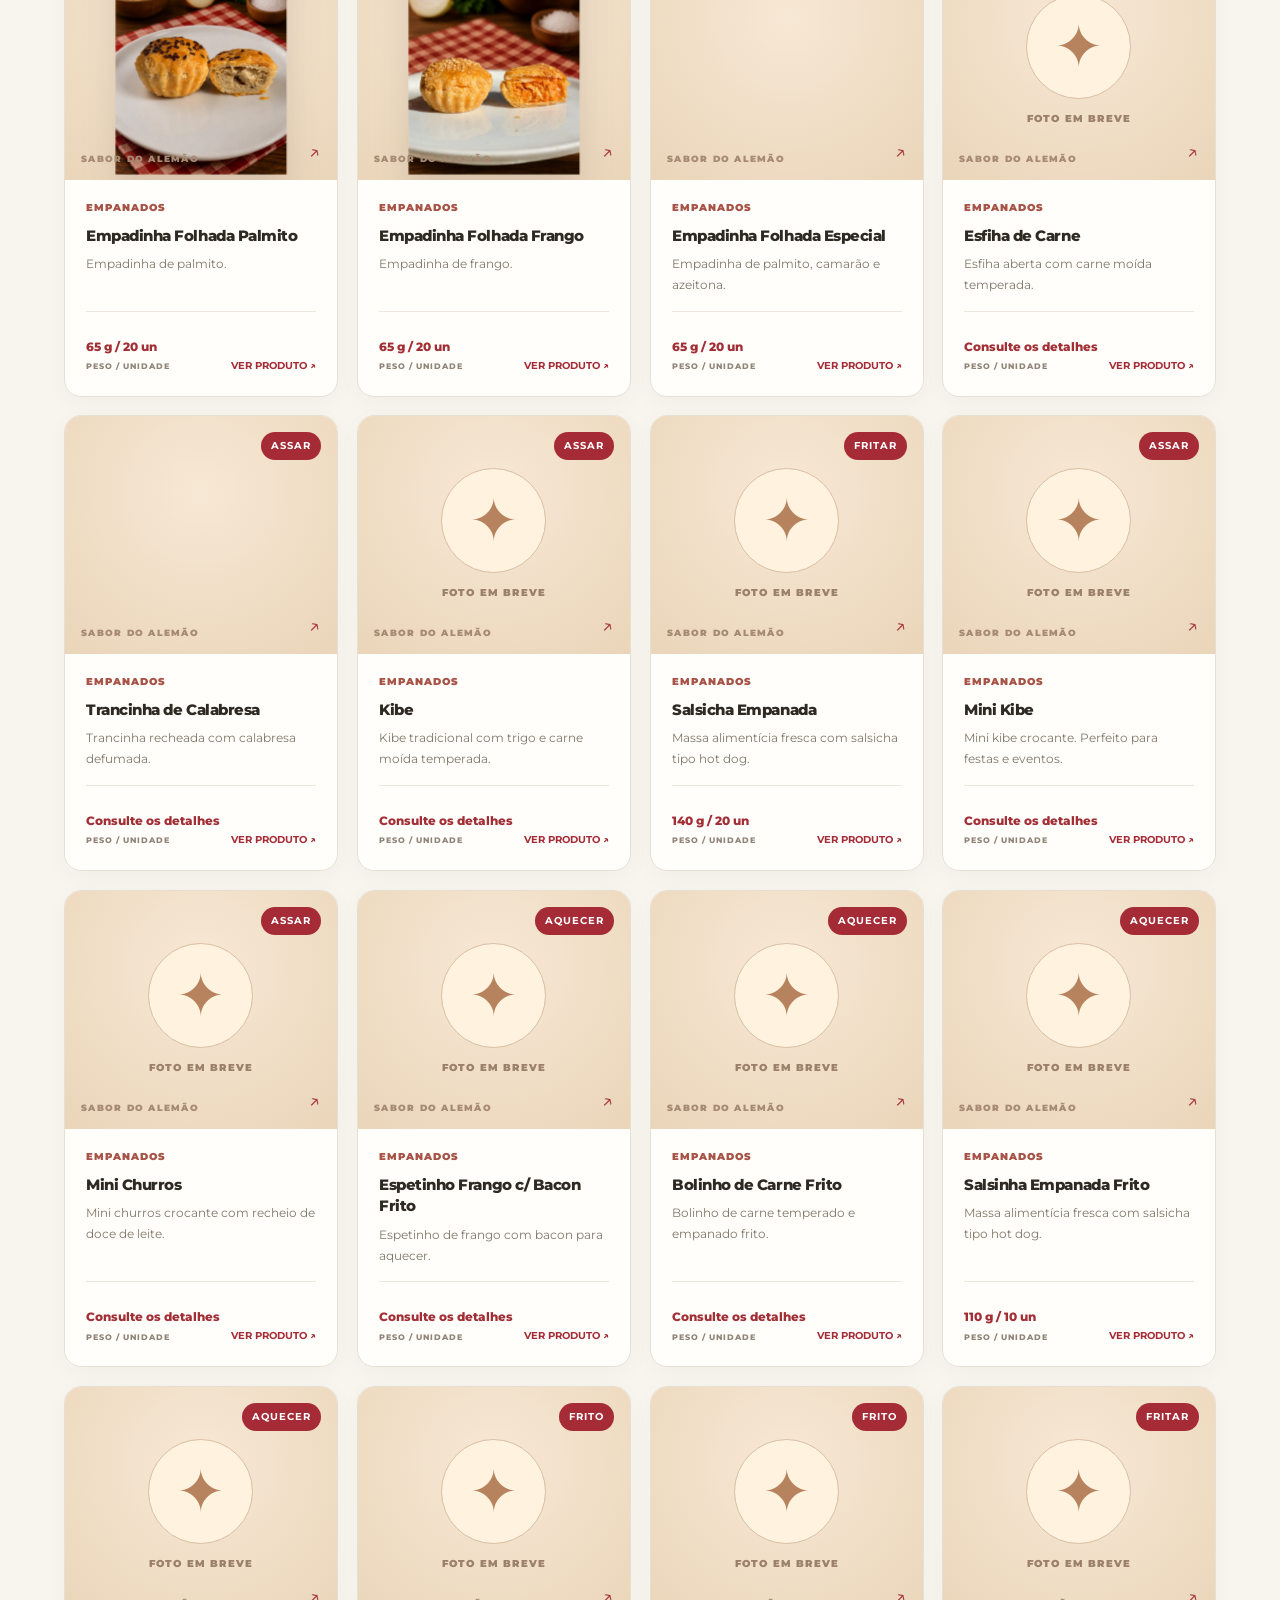
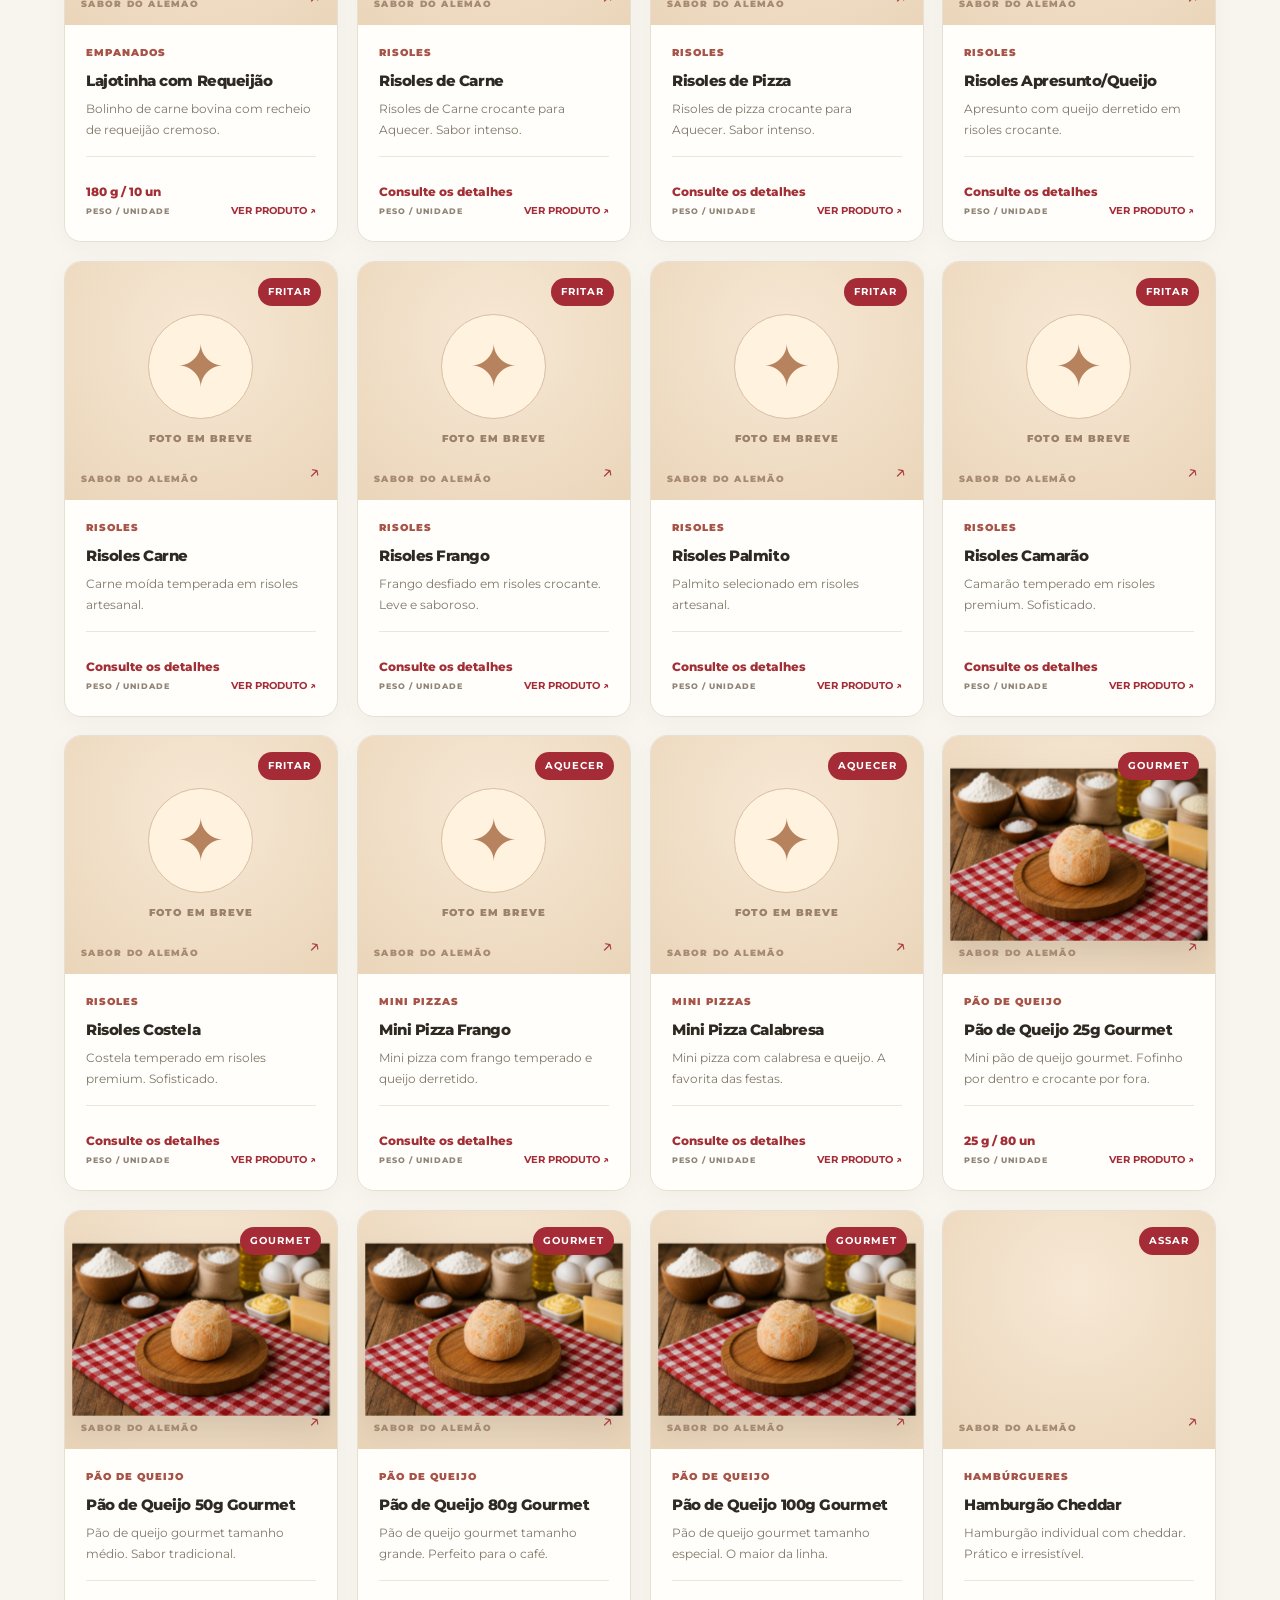
==== commit f81ad62e: "fix(site): remove unverified commercial FAQ schema and defer gallery zoom image until opened" ====
--- a/index.html
+++ b/index.html
@@ -109,47 +109,7 @@
 }
 </script>
 
-<!-- Schema.org: FAQPage -->
-<script type="application/ld+json">
-{
-  "@context": "https://schema.org",
-  "@type": "FAQPage",
-  "mainEntity": [
-    {
-      "@type": "Question",
-      "name": "Qual é o pedido mínimo?",
-      "acceptedAnswer": {
-        "@type": "Answer",
-        "text": "O pedido mínimo é R$ 150,00 para todos os clientes."
-      }
-    },
-    {
-      "@type": "Question",
-      "name": "Como faço o pedido?",
-      "acceptedAnswer": {
-        "@type": "Answer",
-        "text": "Preencha o formulário no site ou entre em contato pelo WhatsApp (47) 9974-3400."
-      }
-    },
-    {
-      "@type": "Question",
-      "name": "Qual é o prazo de entrega?",
-      "acceptedAnswer": {
-        "@type": "Answer",
-        "text": "O prazo varia conforme a região. Atendemos SC, PR e SP. Consulte disponibilidade."
-      }
-    },
-    {
-      "@type": "Question",
-      "name": "Quais são as formas de pagamento?",
-      "acceptedAnswer": {
-        "@type": "Answer",
-        "text": "Oferecemos boleto a prazo com prazos flexíveis conforme análise de crédito."
-      }
-    }
-  ]
-}
-</script>
+<!-- FAQ estruturada desativada até confirmação das condições comerciais e FAQ visível no site. -->
 
 <!-- Schema.org: BreadcrumbList -->
 <script type="application/ld+json">
@@ -173,7 +133,7 @@
       "@type": "ListItem",
       "position": 3,
       "name": "Fazer Pedido",
-      "item": "https://sabordoalemao.com.br/#pedido"
+      "item": "https://sabordoalemao.com.br/#fazer-pedido"
     }
   ]
 }
@@ -355,7 +315,7 @@
       <button type="button" class="story-inspect-close" id="storyInspectClose" aria-label="Fechar imagem ampliada">FECHAR ✕</button>
     </div>
     <div class="story-inspect-stage" id="storyInspectStage" aria-label="Imagem ampliada; arraste para explorar após aproximar">
-      <img id="storyInspectImage" src="img/trancinha-calabresa.webp" alt="Trancinha de calabresa Sabor do Alemão" width="560" height="560" draggable="false">
+      <img id="storyInspectImage" alt="Imagem ampliada do produto selecionado" width="560" height="560" decoding="async" draggable="false">
       <span class="story-inspect-corner" aria-hidden="true">SABOR DO ALEMÃO / CLOSE-UP</span>
     </div>
     <div class="story-inspect-bottom">
